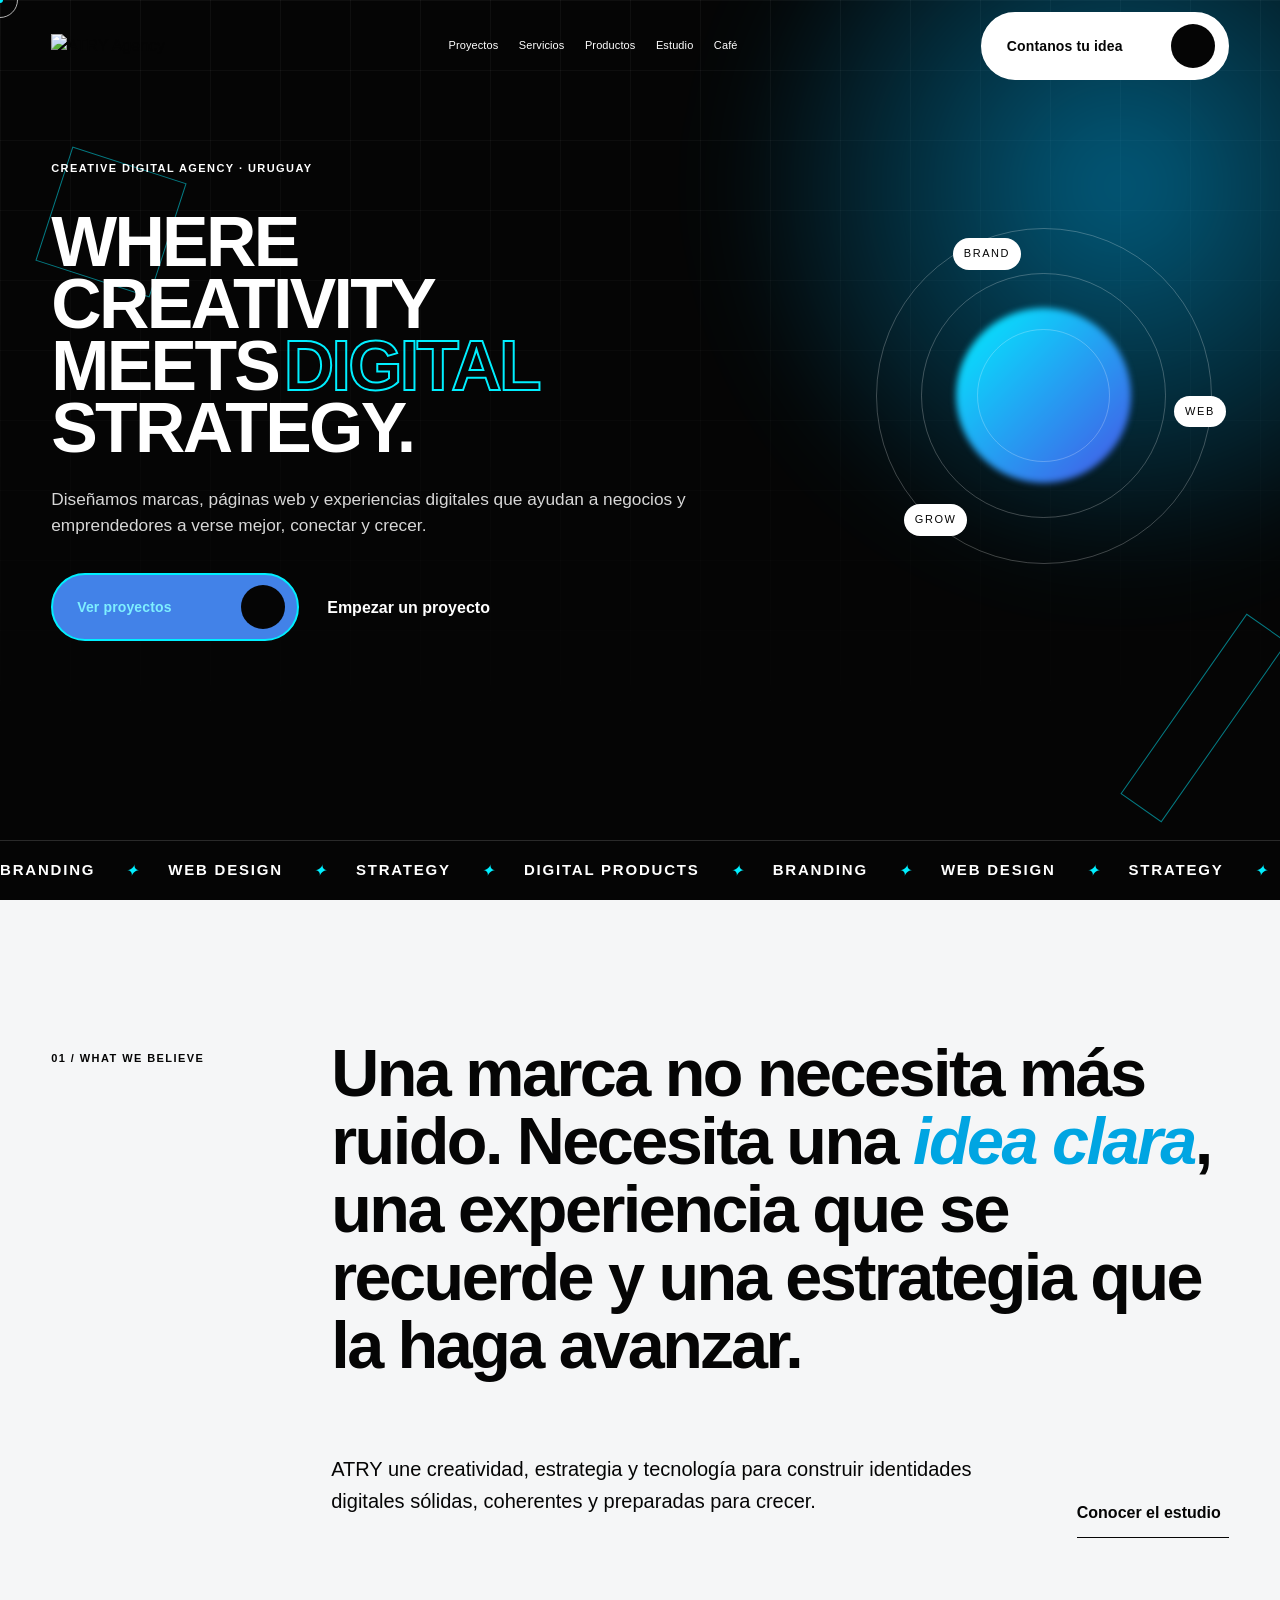
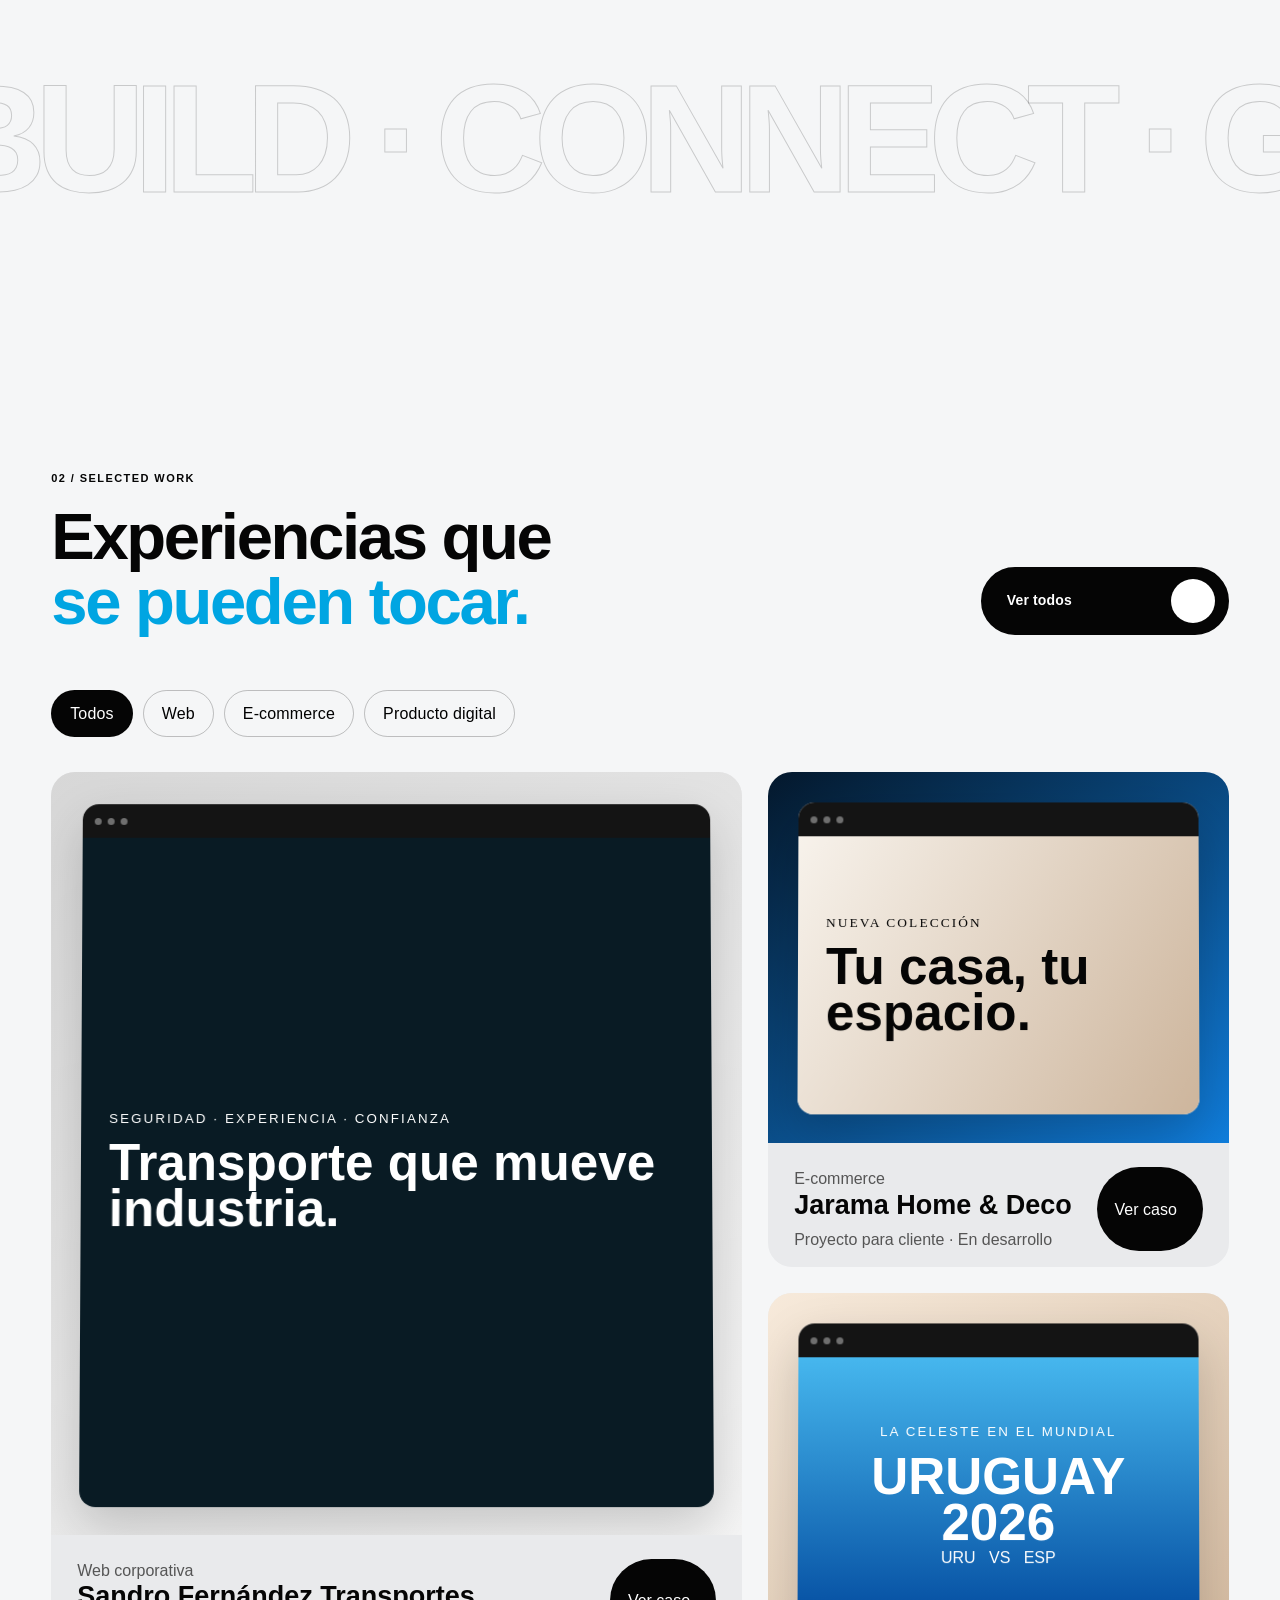
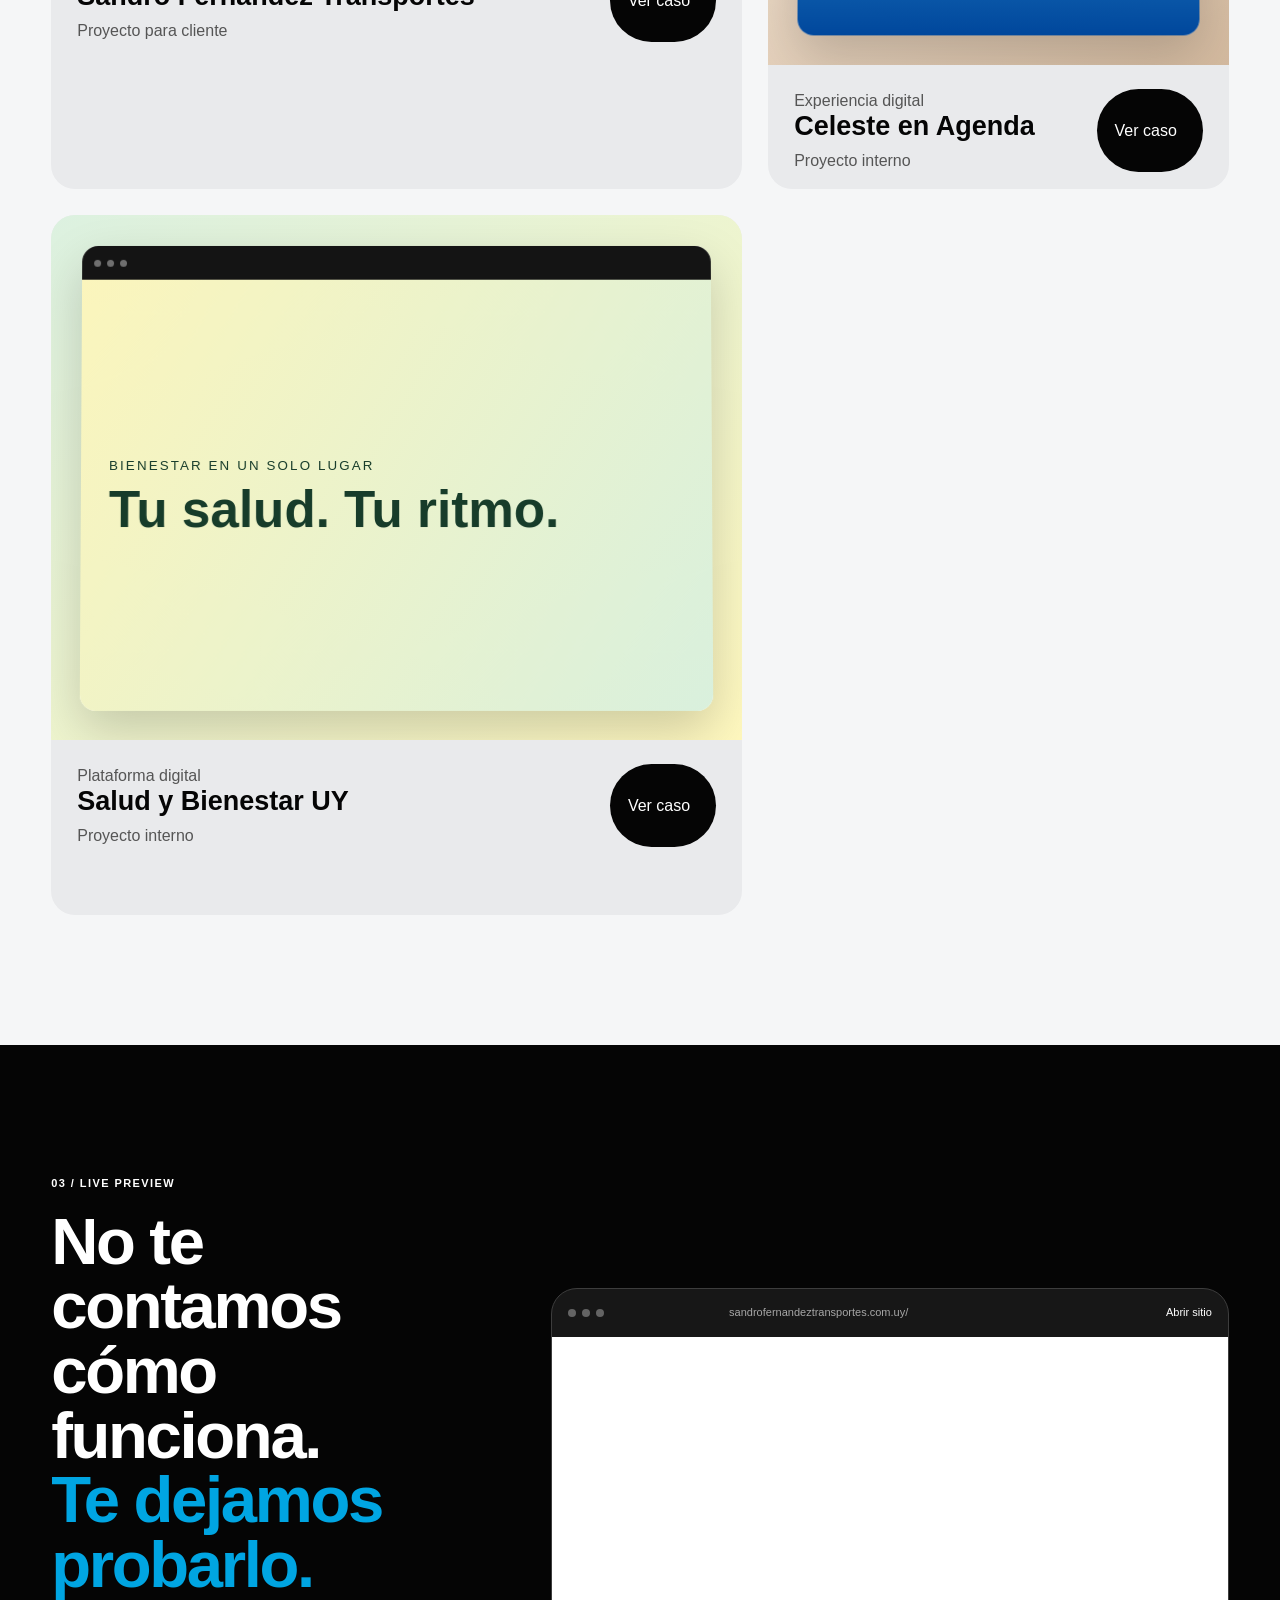
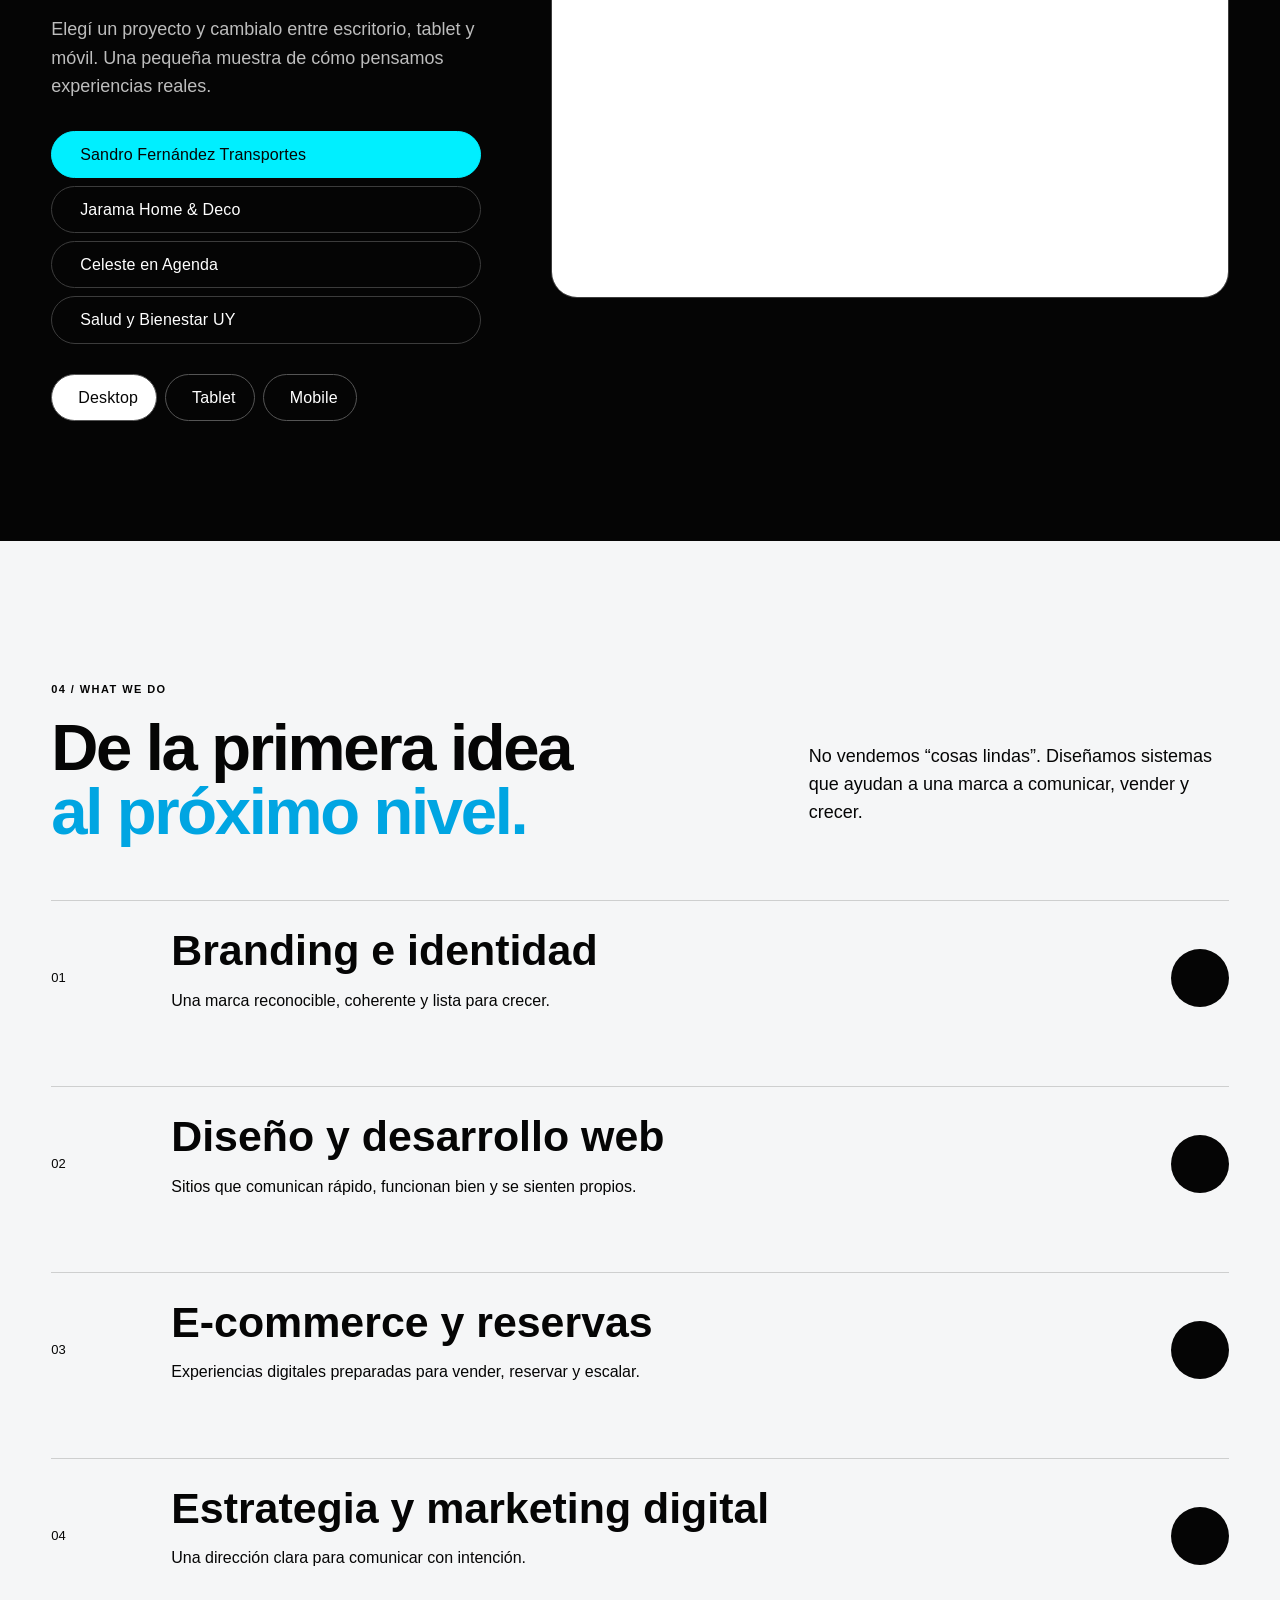
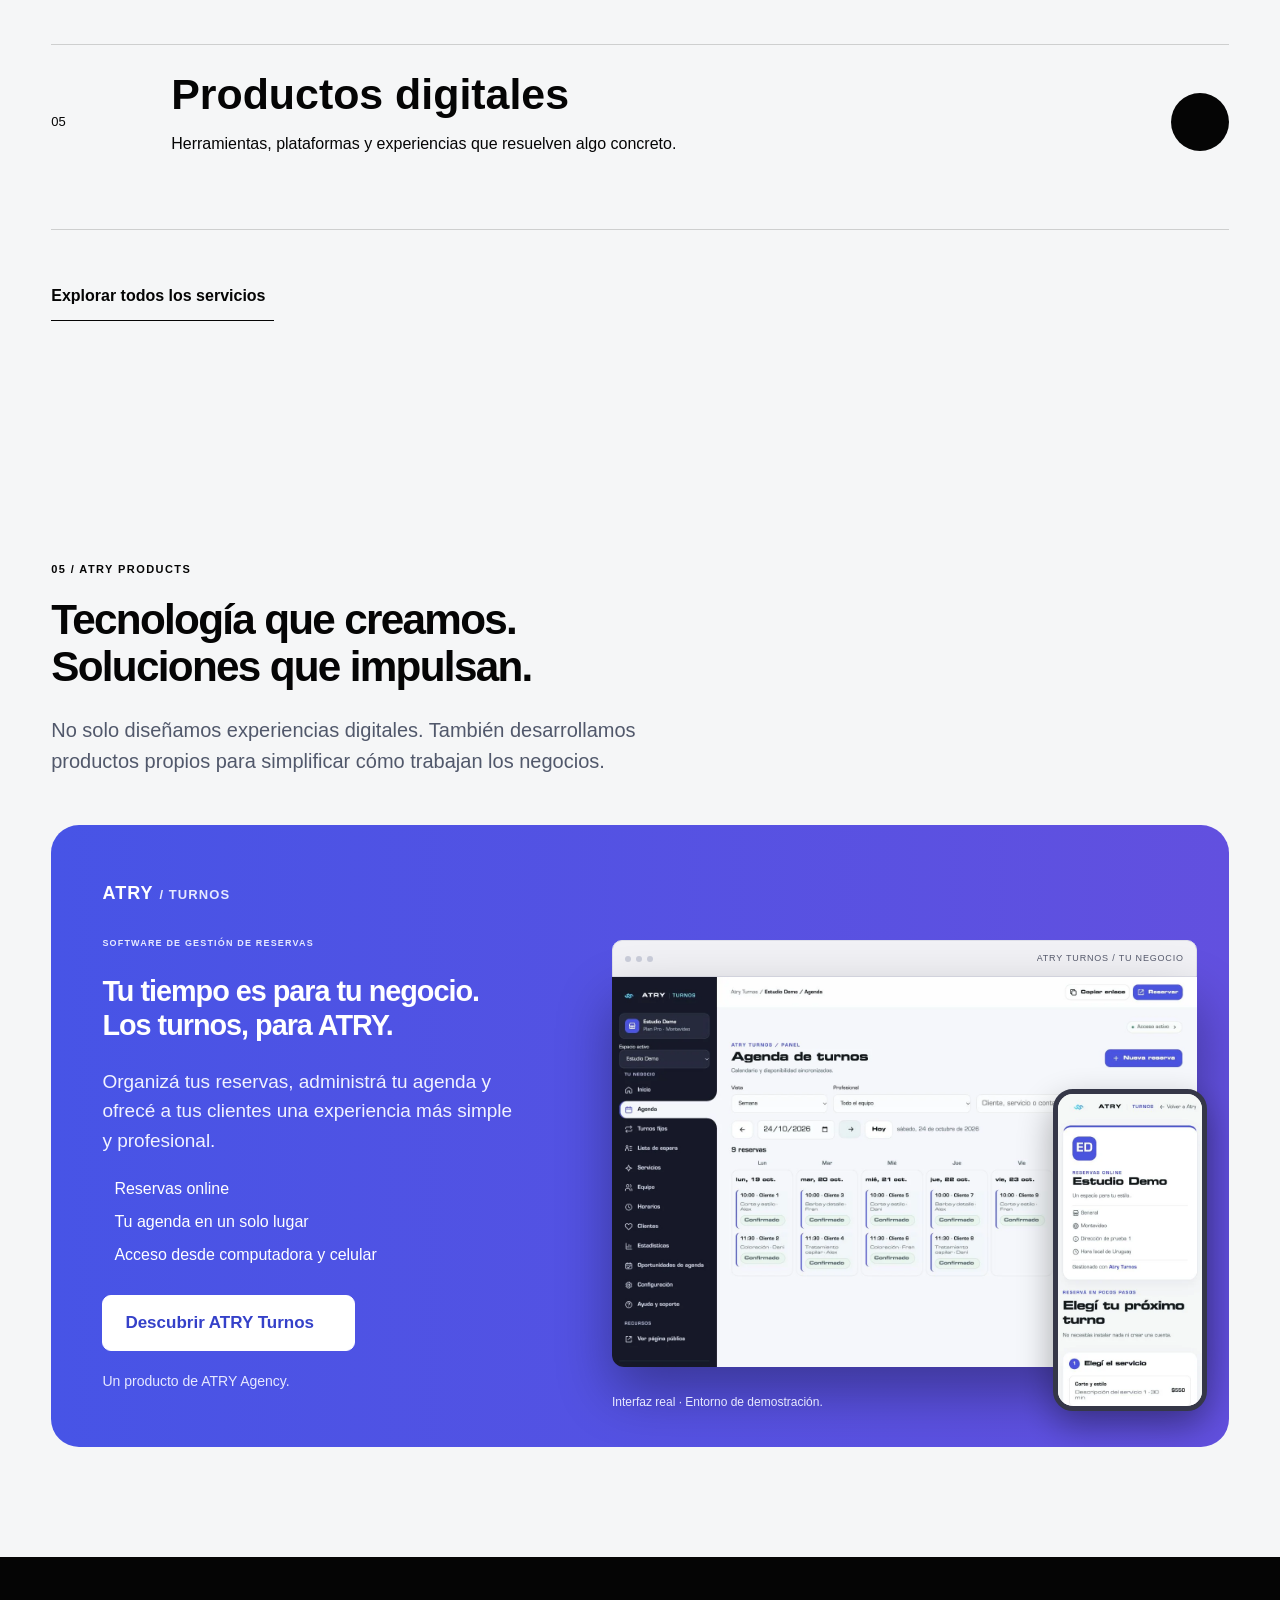
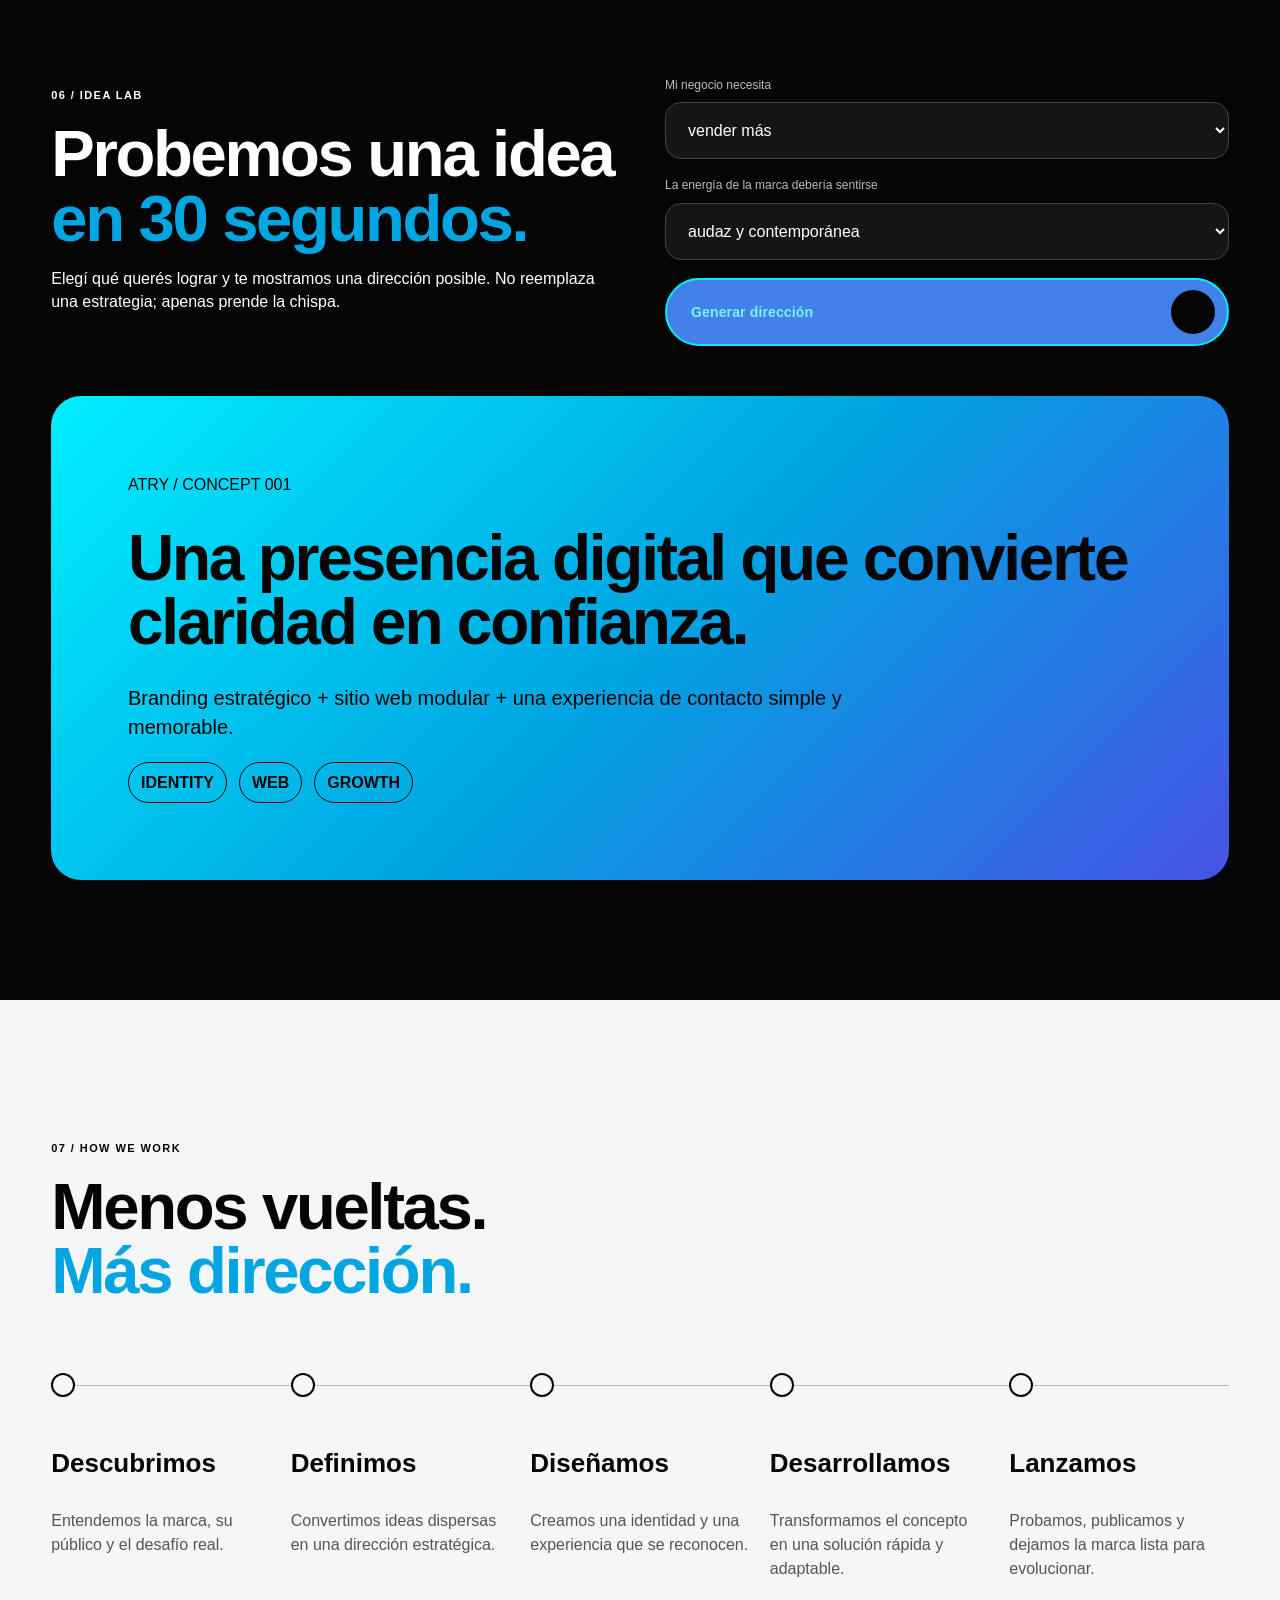
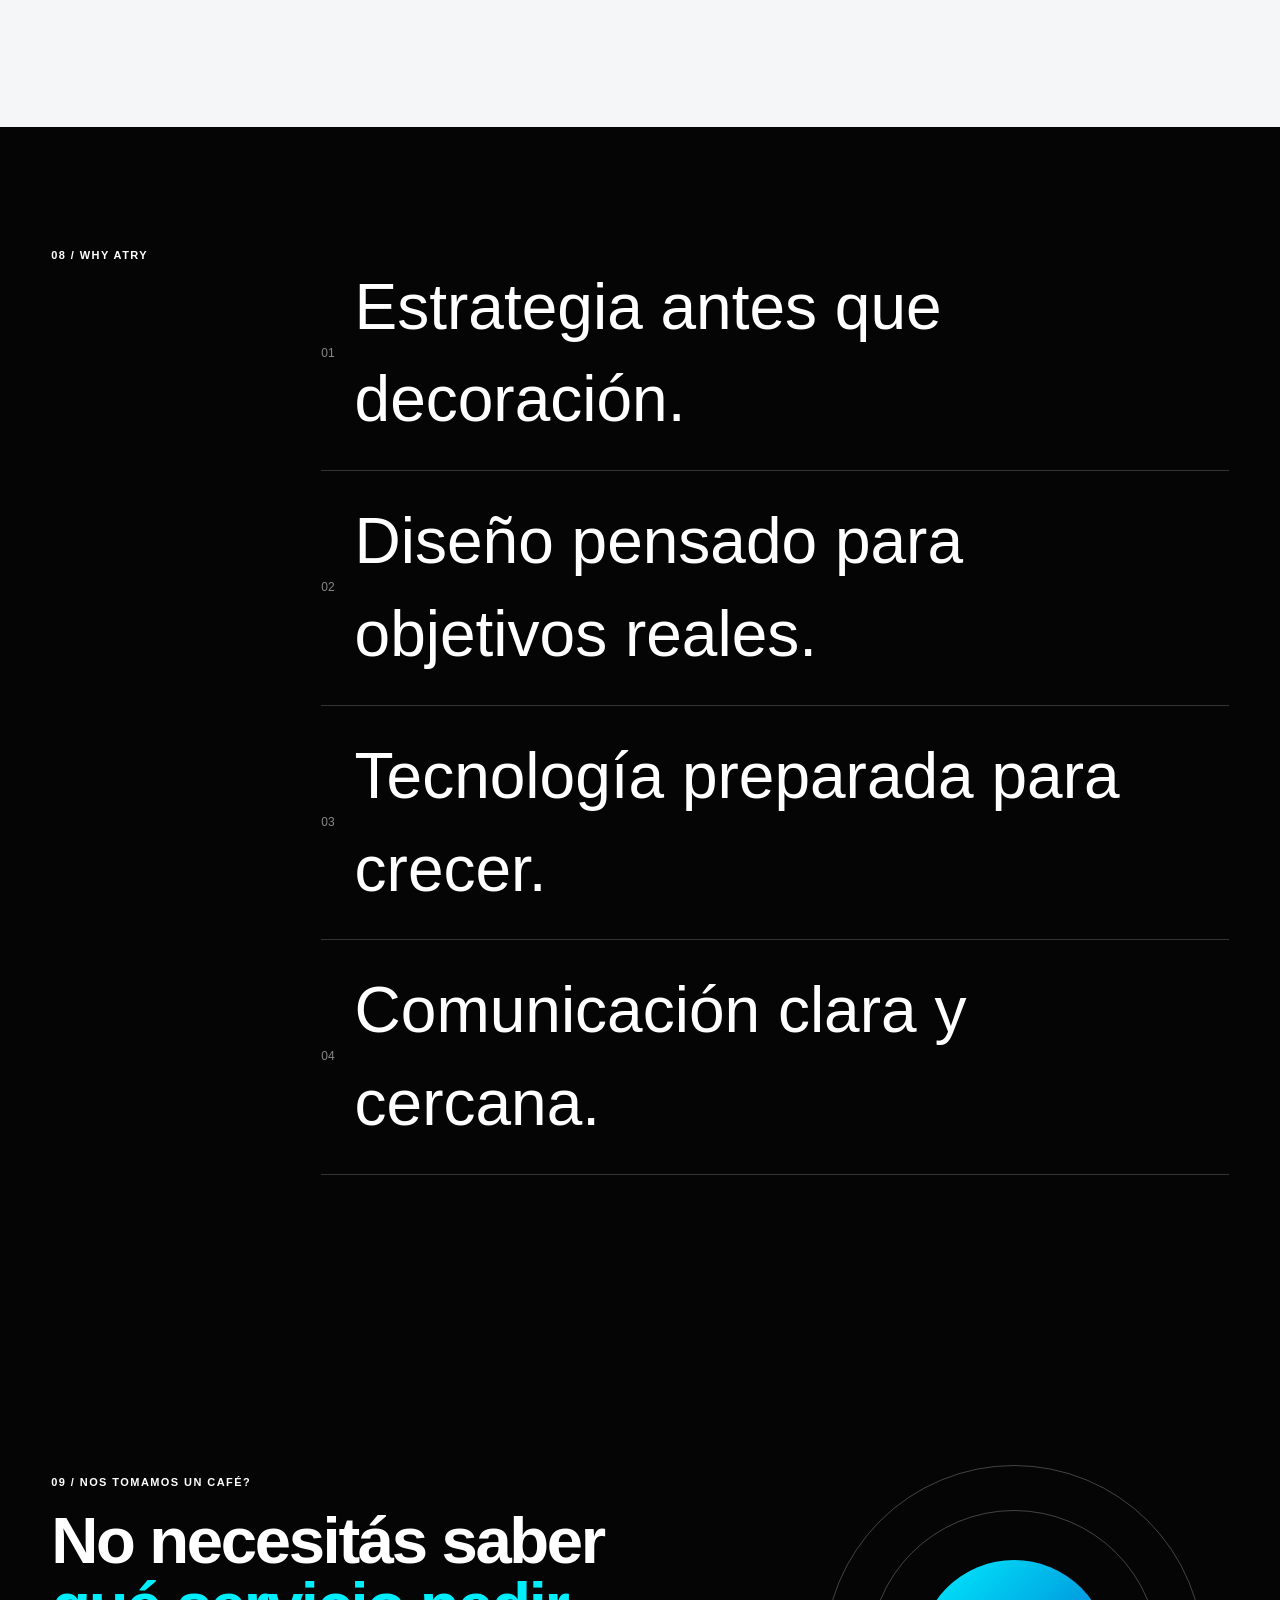
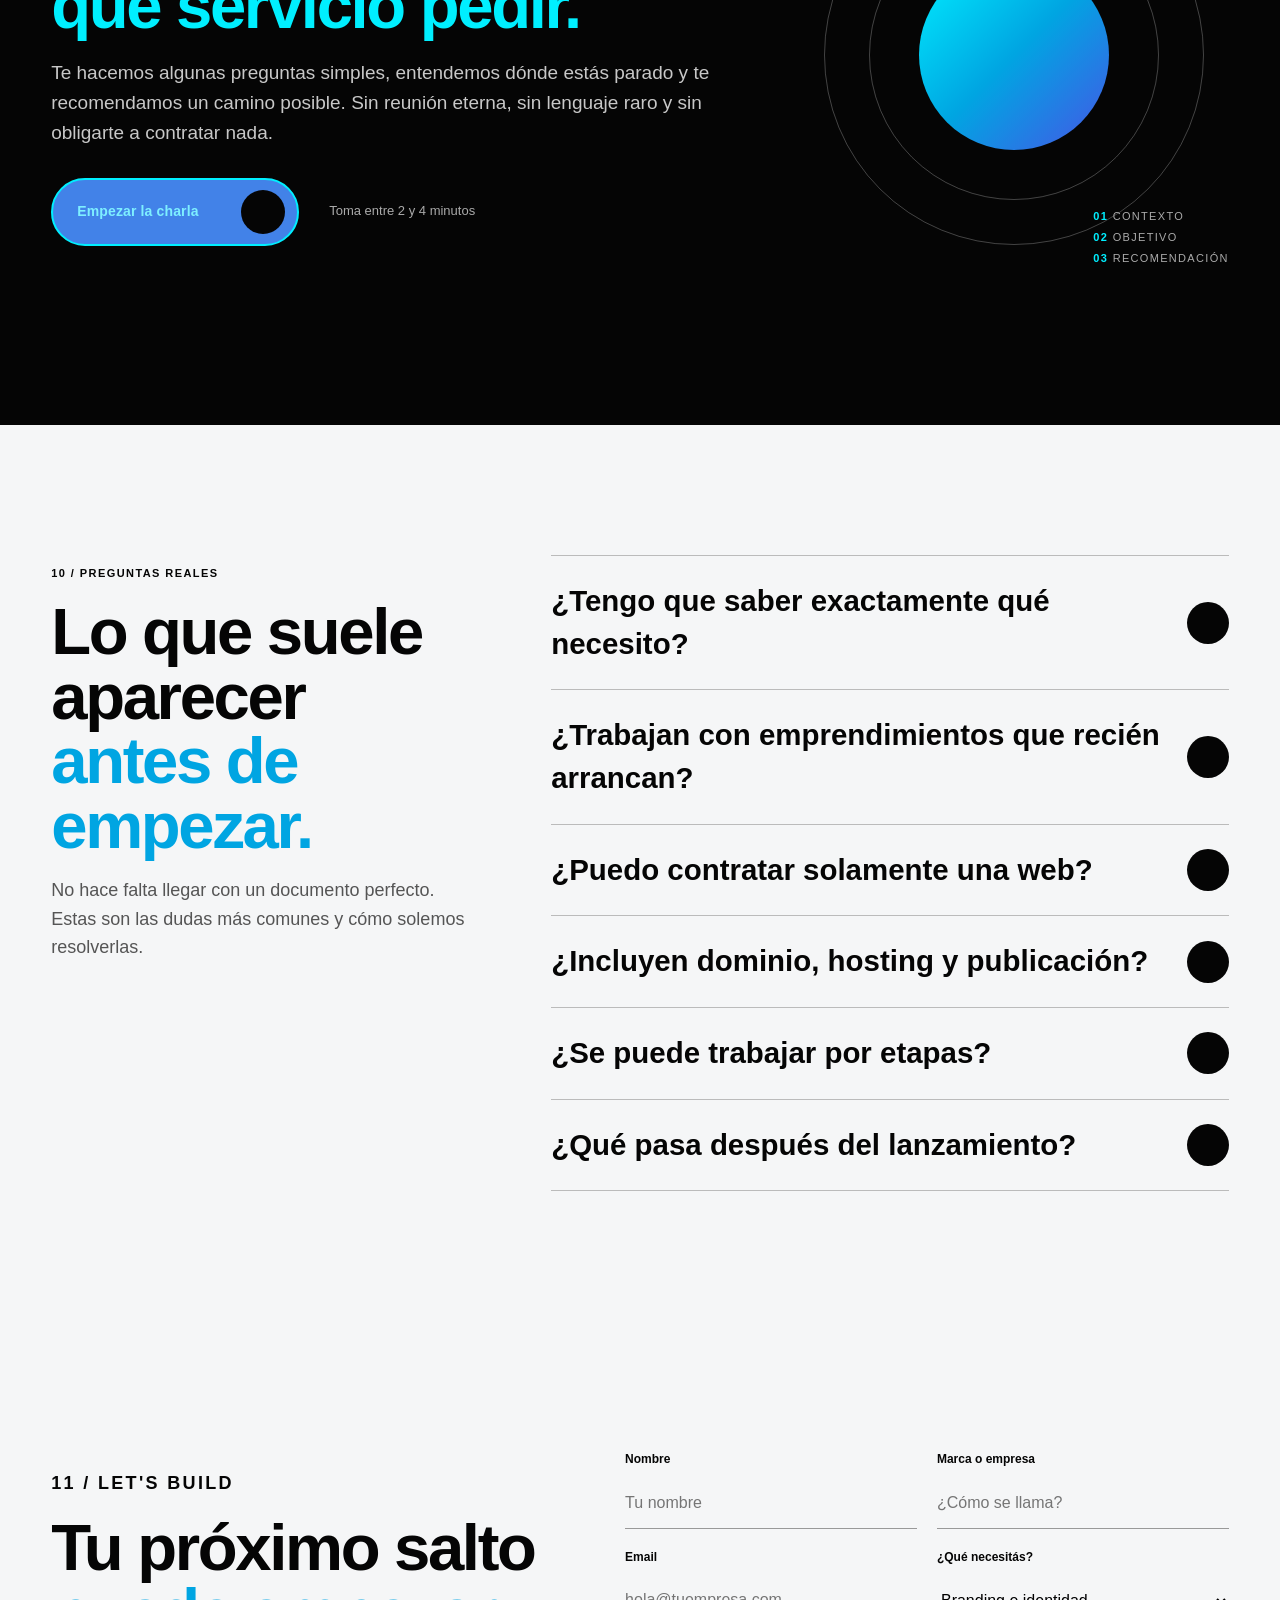
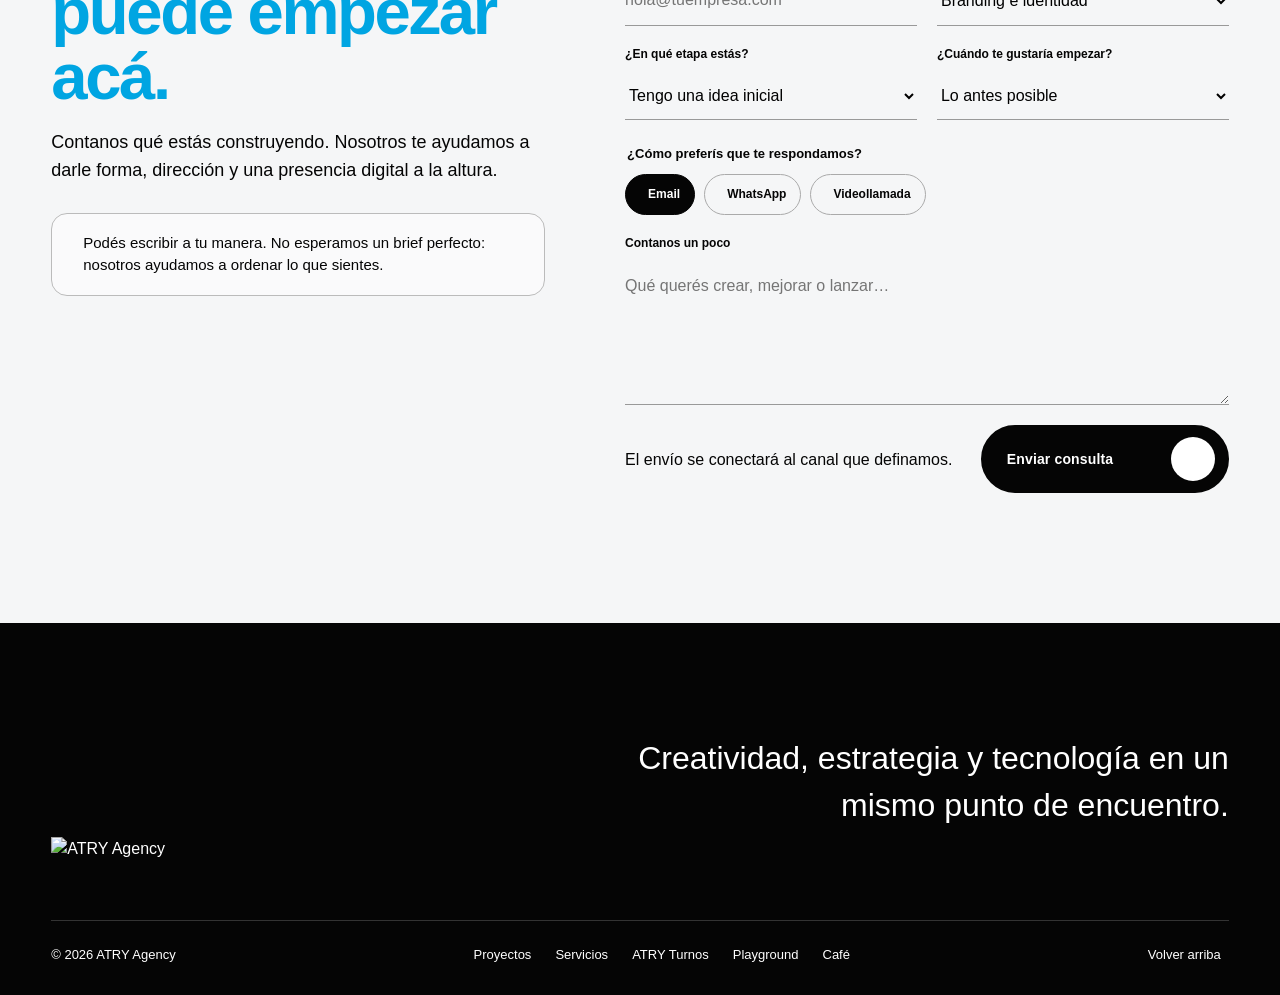
==== index.html @ 0a527f6a "fix: restore original mobile menu source and violet Turnos variant" ====
<!DOCTYPE html>

<html lang="es">

<head>
  <meta charset="utf-8" />
  <meta content="width=device-width, initial-scale=1" name="viewport" />
  <meta
    content="ATRY crea marcas, sitios web, tiendas, sistemas de reservas y productos digitales con estrategia, diseño y tecnología."
    name="description" />
  <meta content="#050505" name="theme-color" />
  <title>ATRY Agency — Branding, web y productos digitales</title>
  <link href="assets/FAVICON-DEGRADE.png" rel="icon" />
  <link href="assets/icons/phosphor/regular/style.css" rel="stylesheet" />
  <link href="assets/icons/phosphor/bold/style.css" rel="stylesheet" />
  <link href="styles.css?v=2" rel="stylesheet" />
  <script defer="" src="script.js?v=2"></script>
  <script defer="" src="assets/playground/contact-bridge.js"></script>
  <meta content="ATRY Agency — Branding, web y productos digitales" property="og:title" />
  <meta
    content="ATRY crea marcas, sitios web, tiendas, sistemas de reservas y productos digitales con estrategia, diseño y tecnología."
    property="og:description" />
  <meta content="website" property="og:type" />
  <meta content="https://atry-agency.github.io/ATRYAGENCY/" property="og:url" />
  <meta content="https://atry-agency.github.io/ATRYAGENCY/assets/OG-ATRY.png" property="og:image" />
  <meta content="summary_large_image" name="twitter:card" />
  <meta content="ATRY Agency — Branding, web y productos digitales" name="twitter:title" />
  <meta
    content="ATRY crea marcas, sitios web, tiendas, sistemas de reservas y productos digitales con estrategia, diseño y tecnología."
    name="twitter:description" />
  <meta content="https://atry-agency.github.io/ATRYAGENCY/assets/OG-ATRY.png" name="twitter:image" />
  <link href="manifest.webmanifest" rel="manifest" />
  <link href="https://atry-agency.github.io/ATRYAGENCY/" rel="canonical" />
  <script defer="True" src="assets/site-config.js"></script>
  <script defer="True" src="assets/conversion.js"></script>
  <script defer="True" src="assets/testimonials.js"></script>
<link rel="stylesheet" href="assets/navigation.css?v=4"><noscript><style>.reveal{opacity:1!important;transform:none!important}</style></noscript><link rel="stylesheet" href="assets/turnos/turnos.css?v=3"><script defer src="assets/turnos/turnos.js"></script></head>

<body>
  <!-- Accesibilidad -->
  <a class="skip-link" href="#contenido">Saltar al contenido</a>
  <!-- Cursor personalizado -->
  <div aria-hidden="true" class="cursor-dot"></div>
  <div aria-hidden="true" class="cursor-ring"></div>
  <!-- Barra de progreso -->
  <div aria-hidden="true" class="scroll-progress">
    <span></span>
  </div>
  <!-- =====================================================
       HEADER
       ===================================================== -->
  <header class="site-header" data-header><a aria-label="ATRY Agency, inicio" class="brand" href="index.html"><img alt="ATRY Agency" src="assets/IMAGOTIPO-BLANCO.png" ></a><nav aria-label="Navegación principal" class="desktop-nav"><a href="#trabajos">Proyectos</a><a href="#servicios">Servicios</a><a href="#productos">Productos</a><a href="#estudio">Estudio</a><a href="cafe.html">Café</a></nav><a class="pill-button pill-button--light" href="#contacto"><span>Contanos tu idea</span><b aria-hidden="true"><i class="ph ph-plus" aria-hidden="true"></i></b></a><button aria-controls="mobile-menu" aria-expanded="false" aria-label="Abrir menú" class="menu-toggle" type="button"><span></span><span></span></button></header><nav aria-hidden="true" aria-label="Navegación móvil" class="mobile-menu" id="mobile-menu" inert>
    <a href="#trabajos">Proyectos</a>
    <a href="#servicios">Servicios</a>
    <a href="#estudio">Estudio</a>
    <a href="playground.html">Playground</a>
    <a href="cafe.html">Nos tomamos un café?</a><a href="#contacto">Contacto</a>
  </nav>
  <main id="contenido">
    <!-- =====================================================
         HERO
         Mantiene la estructura de la V2, pero recupera el
         estilo tipográfico potente de la primera versión.
         ===================================================== -->
    <section class="hero dark-section" id="inicio">
      <div aria-hidden="true" class="hero-grid"></div>
      <div aria-hidden="true" class="hero-glow"></div>
      <div aria-hidden="true" class="hero-shape hero-shape--one"></div>
      <div aria-hidden="true" class="hero-shape hero-shape--two"></div>
      <div class="container hero-layout">
        <div class="hero-copy">
          <p class="micro-label reveal">
            Creative digital agency · Uruguay
          </p>
          <h1 class="hero-title hero-title--v1">
            <span class="hero-line">
              <span>WHERE</span>
            </span>
            <span class="hero-line">
              <span>CREATIVITY</span>
            </span>
            <span class="hero-line hero-line--split">
              <span>MEETS</span>
              <span class="hero-outline">DIGITAL</span>
            </span>
            <span class="hero-line">
              <span>STRATEGY.</span>
            </span>
          </h1>
          <p class="hero-lead reveal">
            Diseñamos marcas, páginas web y experiencias digitales que ayudan
            a negocios y emprendedores a verse mejor, conectar y crecer.
          </p>
          <div class="hero-actions reveal">
            <a class="pill-button pill-button--accent" href="#trabajos">
              <span>Ver proyectos</span>
              <b aria-hidden="true"><i class="ph-bold ph-arrow-down"></i></b>
            </a>
            <a class="text-link" href="#contacto">
              Empezar un proyecto
              <span aria-hidden="true"><i class="ph ph-arrow-right"></i></span>
            </a>
          </div>
        </div>
        <div aria-hidden="true" class="hero-orbit">
          <img alt="" src="assets/LOGOTIPO-BLANCO.png" />
          <span class="orbit orbit-a"></span>
          <span class="orbit orbit-b"></span>
          <span class="orbit orbit-c"></span>
          <span class="orbit-label orbit-label-a">BRAND</span>
          <span class="orbit-label orbit-label-b">WEB</span>
          <span class="orbit-label orbit-label-c">GROW</span>
        </div>
      </div>
      <div aria-hidden="true" class="ticker">
        <div>
          <span>BRANDING</span>
          <i>✦</i>
          <span>WEB DESIGN</span>
          <i>✦</i>
          <span>STRATEGY</span>
          <i>✦</i>
          <span>DIGITAL PRODUCTS</span>
          <i>✦</i>
          <span>BRANDING</span>
          <i>✦</i>
          <span>WEB DESIGN</span>
          <i>✦</i>
          <span>STRATEGY</span>
          <i>✦</i>
        </div>
      </div>
    </section>
    <!-- =====================================================
         MANIFIESTO / ESTUDIO
         ===================================================== -->
    <section class="statement light-section" id="estudio">
      <div class="container statement-grid">
        <p class="section-index reveal">01 / WHAT WE BELIEVE</p>
        <div>
          <p class="statement-text reveal">
            Una marca no necesita más ruido. Necesita una
            <em>idea clara</em>, una experiencia que se recuerde y una
            estrategia que la haga avanzar.
          </p>
          <div class="statement-points reveal">
            <p>
              ATRY une creatividad, estrategia y tecnología para construir
              identidades digitales sólidas, coherentes y preparadas para crecer.
            </p>
            <a class="chip-link" href="estudio.html">
              Conocer el estudio
              <span aria-hidden="true"><i class="ph ph-arrow-right"></i></span>
            </a>
          </div>
        </div>
      </div>
      <div aria-hidden="true" class="kinetic-word">
        BUILD · CONNECT · GROW
      </div>
    </section>
    <!-- =====================================================
         PROYECTOS
         ===================================================== -->
    <section class="work light-section" id="trabajos">
      <div class="container">
        <div class="section-head reveal">
          <div>
            <p class="section-index">02 / SELECTED WORK</p>
            <h2>
              Experiencias que<br />
              <em>se pueden tocar.</em>
            </h2>
          </div>
          <a class="pill-button pill-button--dark" href="proyectos.html">
            <span>Ver todos</span>
            <b aria-hidden="true"><i class="ph-bold ph-arrow-up-right"></i></b>
          </a>
        </div>
        <div aria-label="Filtrar proyectos" class="project-filters" role="tablist">
          <button class="active" data-filter="all" type="button">Todos</button>
          <button data-filter="web" type="button">Web</button>
          <button data-filter="ecommerce" type="button">E-commerce</button>
          <button data-filter="product" type="button">Producto digital</button>
        </div>
        <div class="project-grid" id="project-grid"></div>
      </div>
    </section>
    <!-- =====================================================
         PREVISUALIZADOR EN VIVO
         ===================================================== -->
    <section class="live-preview dark-section" id="preview">
      <div class="container live-layout">
        <div class="live-copy reveal">
          <p class="section-index">03 / LIVE PREVIEW</p>
          <h2>
            No te contamos cómo funciona.<br />
            <em>Te dejamos probarlo.</em>
          </h2>
          <p>
            Elegí un proyecto y cambialo entre escritorio, tablet y móvil.
            Una pequeña muestra de cómo pensamos experiencias reales.
          </p>
          <div aria-label="Seleccionar proyecto" class="project-picker" id="project-picker" role="listbox"></div>
          <div aria-label="Cambiar dispositivo" class="device-switcher">
            <button class="active" data-device="desktop" type="button">
              <i aria-hidden="true" class="ph ph-desktop"></i>
              <span>Desktop</span>
            </button>
            <button data-device="tablet" type="button">
              <i aria-hidden="true" class="ph ph-device-tablet"></i>
              <span>Tablet</span>
            </button>
            <button data-device="mobile" type="button">
              <i aria-hidden="true" class="ph ph-device-mobile"></i>
              <span>Mobile</span>
            </button>
          </div>
        </div>
        <div class="live-frame desktop reveal" id="live-frame">
          <div class="browser-top">
            <span aria-hidden="true" class="browser-dots">
              <i></i>
              <i></i>
              <i></i>
            </span>
            <span id="live-url">selected-work</span>
            <a href="#" id="live-open" rel="noopener noreferrer" target="_blank">
              <i aria-hidden="true" class="ph ph-arrow-square-out"></i>
              <span>Abrir sitio</span>
            </a>
          </div>
          <div class="live-screen">
            <div class="loading-state" id="loading-state">
              <span></span>
              <p>Cargando experiencia…</p>
            </div>
            <iframe id="live-iframe" loading="lazy" title="Vista previa del proyecto"></iframe>
            <div class="preview-fallback" id="preview-fallback">
              <img alt="ATRY Agency" src="assets/IMAGOTIPO-BLANCO.png" />
              <p>
                Esta web prefiere abrirse en una pestaña nueva.
              </p>
              <a class="pill-button pill-button--accent" href="#" id="fallback-link" rel="noopener noreferrer"
                target="_blank">
                <span>Visitar proyecto</span>
                <b aria-hidden="true"><i class="ph-bold ph-arrow-up-right"></i></b>
              </a>
            </div>
          </div>
        </div>
      </div>
    </section>
    <!-- =====================================================
         SERVICIOS
         ===================================================== -->
    <section class="services light-section" id="servicios">
      <div class="container">
        <div class="section-head reveal">
          <div>
            <p class="section-index">04 / WHAT WE DO</p>
            <h2>
              De la primera idea<br />
              <em>al próximo nivel.</em>
            </h2>
          </div>
          <p class="side-copy">
            No vendemos “cosas lindas”. Diseñamos sistemas que ayudan a una
            marca a comunicar, vender y crecer.
          </p>
        </div>
        <div class="service-deck" id="service-deck"></div>
        <a class="chip-link centered" href="servicios.html">
          Explorar todos los servicios
          <span aria-hidden="true"><i class="ph ph-arrow-right"></i></span>
        </a>
      </div>
    </section>
<section class="atry-products light-section" id="productos" aria-labelledby="products-title" data-turnos-view="turnos_product_view">
 <div class="container">
  <div class="tp-section-heading reveal"><p class="section-index">05 / ATRY PRODUCTS</p><h2 id="products-title">Tecnología que creamos.<br>Soluciones que impulsan.</h2><p>No solo diseñamos experiencias digitales. También desarrollamos productos propios para simplificar cómo trabajan los negocios.</p></div>
  <article class="tp-product-feature reveal"><div class="tp-product-copy"><p class="tp-wordmark">ATRY <span>/ TURNOS</span></p><p class="tp-kicker">SOFTWARE DE GESTIÓN DE RESERVAS</p><h3>Tu tiempo es para tu negocio.<br><em>Los turnos, para ATRY.</em></h3><p>Organizá tus reservas, administrá tu agenda y ofrecé a tus clientes una experiencia más simple y profesional.</p><ul class="tp-benefits"><li><i class="ph ph-calendar-check" aria-hidden="true"></i><span>Reservas online</span></li><li><i class="ph ph-squares-four" aria-hidden="true"></i><span>Tu agenda en un solo lugar</span></li><li><i class="ph ph-devices" aria-hidden="true"></i><span>Acceso desde computadora y celular</span></li></ul><a class="tp-button" href="turnos.html" data-track="turnos_product_click">Descubrir ATRY Turnos<i class="ph ph-arrow-up-right" aria-hidden="true"></i></a><small>Un producto de ATRY Agency.</small></div><figure class="tp-product-visual"><div class="tp-window-bar"><span></span><span></span><span></span><b>ATRY TURNOS / TU NEGOCIO</b></div><img src="assets/turnos/agenda.webp" width="1440" height="960" alt="Agenda semanal real de ATRY Turnos con reservas de demostración" loading="lazy"><div class="tp-mini-phone"><img src="assets/turnos/reservas-mobile.webp" width="390" height="844" alt="Reserva de un servicio desde un celular" loading="lazy"></div><figcaption>Interfaz real · Entorno de demostración.</figcaption></figure></article>
 </div>
</section>

    <!-- =====================================================
         IDEA LAB
         ===================================================== -->
    <section class="idea-lab dark-section">
      <div class="container lab-layout">
        <div class="lab-copy reveal">
          <p class="section-index">06 / IDEA LAB</p>
          <h2>
            Probemos una idea<br />
            <em>en 30 segundos.</em>
          </h2>
          <p>
            Elegí qué querés lograr y te mostramos una dirección posible.
            No reemplaza una estrategia; apenas prende la chispa.
          </p>
        </div>
        <form class="idea-builder reveal" id="idea-builder">
          <label>
            Mi negocio necesita

            <select id="goal-select">
              <option value="vender">vender más</option>
              <option value="posicionar">verse más profesional</option>
              <option value="reservas">recibir reservas o turnos</option>
              <option value="lanzar">lanzar una idea nueva</option>
            </select>
          </label>
          <label>
            La energía de la marca debería sentirse

            <select id="vibe-select">
              <option value="audaz">audaz y contemporánea</option>
              <option value="premium">premium y refinada</option>
              <option value="cercana">cercana y humana</option>
              <option value="experimental">experimental y sorprendente</option>
            </select>
          </label>
          <button class="pill-button pill-button--accent" type="submit">
            <span>Generar dirección</span>
            <b aria-hidden="true"><i class="ph-bold ph-plus"></i></b>
          </button>
        </form>
        <article class="idea-result reveal" id="idea-result">
          <span>ATRY / CONCEPT 001</span>
          <h3>
            Una presencia digital que convierte claridad en confianza.
          </h3>
          <p>
            Branding estratégico + sitio web modular + una experiencia de
            contacto simple y memorable.
          </p>
          <div>
            <b>IDENTITY</b>
            <b>WEB</b>
            <b>GROWTH</b>
          </div>
        </article>
      </div>
    </section>
    <!-- =====================================================
         PROCESO
         ===================================================== -->
    <section class="process light-section">
      <div class="container">
        <div class="section-head reveal">
          <div>
            <p class="section-index">07 / HOW WE WORK</p>
            <h2>
              Menos vueltas.<br />
              <em>Más dirección.</em>
            </h2>
          </div>
        </div>
        <div class="process-track">
          <div aria-hidden="true" class="process-progress"></div>
          <article>
            <span>01</span>
            <h3>Descubrimos</h3>
            <p>
              Entendemos la marca, su público y el desafío real.
            </p>
          </article>
          <article>
            <span>02</span>
            <h3>Definimos</h3>
            <p>
              Convertimos ideas dispersas en una dirección estratégica.
            </p>
          </article>
          <article>
            <span>03</span>
            <h3>Diseñamos</h3>
            <p>
              Creamos una identidad y una experiencia que se reconocen.
            </p>
          </article>
          <article>
            <span>04</span>
            <h3>Desarrollamos</h3>
            <p>
              Transformamos el concepto en una solución rápida y adaptable.
            </p>
          </article>
          <article>
            <span>05</span>
            <h3>Lanzamos</h3>
            <p>
              Probamos, publicamos y dejamos la marca lista para evolucionar.
            </p>
          </article>
        </div>
      </div>
    </section>
    <!-- =====================================================
         POR QUÉ ATRY
         ===================================================== -->
    <section class="why dark-section">
      <div class="container why-grid">
        <p class="section-index">08 / WHY ATRY</p>
        <div class="why-lines">
          <p>
            <span>01</span>
            Estrategia antes que decoración.
          </p>
          <p>
            <span>02</span>
            Diseño pensado para objetivos reales.
          </p>
          <p>
            <span>03</span>
            Tecnología preparada para crecer.
          </p>
          <p>
            <span>04</span>
            Comunicación clara y cercana.
          </p>
        </div>
      </div>
    </section>
    <!-- =====================================================
         CONTACTO
         ===================================================== -->
    <section class="coffee-teaser dark-section" id="cafe">
      <div class="container coffee-teaser__grid">
        <div class="coffee-teaser__copy reveal">
          <p class="section-index">09 / NOS TOMAMOS UN CAFÉ?</p>
          <h2>
            No necesitás saber<br />
            <em>qué servicio pedir.</em>
          </h2>
          <p>
            Te hacemos algunas preguntas simples, entendemos dónde estás parado
            y te recomendamos un camino posible. Sin reunión eterna, sin lenguaje
            raro y sin obligarte a contratar nada.
          </p>
          <div class="coffee-teaser__actions">
            <a class="pill-button pill-button--accent" href="cafe.html">
              <span>Empezar la charla</span>
              <b aria-hidden="true"><i class="ph-bold ph-coffee"></i></b>
            </a>
            <span class="coffee-teaser__time">
              <i aria-hidden="true" class="ph ph-clock"></i>
              Toma entre 2 y 4 minutos
            </span>
          </div>
        </div>
        <div aria-hidden="true" class="coffee-teaser__visual reveal">
          <span class="coffee-orbit coffee-orbit--one"></span>
          <span class="coffee-orbit coffee-orbit--two"></span>
          <div class="coffee-cup">
            <i class="ph-bold ph-coffee"></i>
          </div>
          <p>
            <strong>01</strong> CONTEXTO<br />
            <strong>02</strong> OBJETIVO<br />
            <strong>03</strong> RECOMENDACIÓN
          </p>
        </div>
      </div>
    </section>
    <section class="testimonials dark-section" data-testimonials="" hidden="">
      <div class="container">
        <div class="section-head">
          <div>
            <p class="section-index">CLIENTES / EN SUS PALABRAS</p>
            <h2>Lo que cambia cuando<br /><em>el proyecto encuentra dirección.</em></h2>
          </div>
        </div>
        <div class="testimonial-track"></div>
      </div>
    </section>
    <section class="faq light-section" id="preguntas">
      <div class="container faq-layout">
        <div class="faq-copy reveal">
          <p class="section-index">10 / PREGUNTAS REALES</p>
          <h2>
            Lo que suele aparecer<br />
            <em>antes de empezar.</em>
          </h2>
          <p>
            No hace falta llegar con un documento perfecto. Estas son las dudas
            más comunes y cómo solemos resolverlas.
          </p>
        </div>
        <div class="faq-list" data-faq="">
          <article>
            <button aria-expanded="false" type="button">
              <span>¿Tengo que saber exactamente qué necesito?</span>
              <i aria-hidden="true" class="ph-bold ph-plus"></i>
            </button>
            <div>
              <p>No. Podemos empezar por el problema, el objetivo o incluso por algo que hoy te incomoda. El servicio se
                define después.</p>
            </div>
          </article>
          <article>
            <button aria-expanded="false" type="button">
              <span>¿Trabajan con emprendimientos que recién arrancan?</span>
              <i aria-hidden="true" class="ph-bold ph-plus"></i>
            </button>
            <div>
              <p>Sí. Ajustamos alcance y prioridades para construir una primera versión sólida sin intentar resolver
                todo el negocio en una sola etapa.</p>
            </div>
          </article>
          <article>
            <button aria-expanded="false" type="button">
              <span>¿Puedo contratar solamente una web?</span>
              <i aria-hidden="true" class="ph-bold ph-plus"></i>
            </button>
            <div>
              <p>Sí. También podemos revisar si la identidad y los mensajes actuales alcanzan para que la web comunique
                bien antes de diseñarla.</p>
            </div>
          </article>
          <article>
            <button aria-expanded="false" type="button">
              <span>¿Incluyen dominio, hosting y publicación?</span>
              <i aria-hidden="true" class="ph-bold ph-plus"></i>
            </button>
            <div>
              <p>Podemos acompañar la compra, configuración y publicación. Los costos externos se presentan por separado
                para que siempre sepas qué estás pagando.</p>
            </div>
          </article>
          <article>
            <button aria-expanded="false" type="button">
              <span>¿Se puede trabajar por etapas?</span>
              <i aria-hidden="true" class="ph-bold ph-plus"></i>
            </button>
            <div>
              <p>Sí. De hecho, muchas veces es la mejor forma: primero dirección y estructura, después desarrollo,
                automatizaciones y crecimiento.</p>
            </div>
          </article>
          <article>
            <button aria-expanded="false" type="button">
              <span>¿Qué pasa después del lanzamiento?</span>
              <i aria-hidden="true" class="ph-bold ph-plus"></i>
            </button>
            <div>
              <p>Definimos mantenimiento, soporte y siguientes mejoras según el proyecto. No desaparecemos apenas la
                página queda publicada.</p>
            </div>
          </article>
        </div>
      </div>
    </section>
    <section class="contact light-section" id="contacto">
      <div class="container contact-grid">
        <div class="contact-copy reveal">
          <p class="section-index">11 / LET'S BUILD</p>
          <h2>
            Tu próximo salto<br />
            <em>puede empezar acá.</em>
          </h2>
          <p>
            Contanos qué estás construyendo. Nosotros te ayudamos a darle forma,
            dirección y una presencia digital a la altura.
          </p>
          <div class="contact-human-note">
            <i aria-hidden="true" class="ph ph-chat-circle-dots"></i>
            <p>
              Podés escribir a tu manera. No esperamos un brief perfecto:
              nosotros ayudamos a ordenar lo que sientes.
            </p>
          </div>
        </div>
        <form class="contact-form reveal" id="contact-form">
          <label>
            Nombre
            <input autocomplete="name" name="name" placeholder="Tu nombre" required="" />
          </label>
          <label>
            Marca o empresa
            <input name="brand" placeholder="¿Cómo se llama?" />
          </label>
          <label>
            Email
            <input autocomplete="email" name="email" placeholder="hola@tuempresa.com" required="" type="email" />
          </label>
          <label>
            ¿Qué necesitás?
            <select name="service">
              <option>Branding e identidad</option>
              <option>Diseño y desarrollo web</option>
              <option>E-commerce o reservas</option>
              <option>Producto digital</option>
              <option>Estrategia digital</option>
              <option>Otro</option>
            </select>
          </label>
          <label>
            ¿En qué etapa estás?
            <select name="stage">
              <option value="idea">Tengo una idea inicial</option>
              <option value="existing">Ya existe y quiero mejorarlo</option>
              <option value="ready">Tengo bastante definido qué necesito</option>
              <option value="unsure">No estoy seguro todavía</option>
            </select>
          </label>
          <label>
            ¿Cuándo te gustaría empezar?
            <select name="timeline">
              <option value="soon">Lo antes posible</option>
              <option value="month">Dentro de un mes</option>
              <option value="quarter">En los próximos meses</option>
              <option value="exploring">Solo estoy explorando</option>
            </select>
          </label>
          <fieldset class="wide contact-methods">
            <legend>¿Cómo preferís que te respondamos?</legend>
            <label>
              <input checked="" name="reply_method" type="radio" value="email" />
              <span><i class="ph ph-envelope-simple"></i>Email</span>
            </label>
            <label>
              <input name="reply_method" type="radio" value="whatsapp" />
              <span><i class="ph ph-whatsapp-logo"></i>WhatsApp</span>
            </label>
            <label>
              <input name="reply_method" type="radio" value="meeting" />
              <span><i class="ph ph-video-camera"></i>Videollamada</span>
            </label>
          </fieldset>
          <label class="wide contact-phone" hidden="">
            WhatsApp
            <input autocomplete="tel" name="phone" placeholder="+598..." type="tel" />
          </label>
          <label class="wide">
            Contanos un poco
            <textarea name="message" placeholder="Qué querés crear, mejorar o lanzar…" required="" rows="5"></textarea>
          </label>
          <input autocomplete="off" class="honeypot" name="website" tabindex="-1" />
          <div class="wide form-bottom">
            <p aria-live="polite" id="form-status">
              El envío se conectará al canal que definamos.
            </p>
            <button class="pill-button pill-button--dark" type="submit">
              <span>Enviar consulta</span>
              <b aria-hidden="true"><i class="ph-bold ph-paper-plane-tilt"></i></b>
            </button>
          </div>
        </form>
      </div>
    </section>
  </main>
  <!-- =====================================================
       FOOTER
       ===================================================== -->
  <footer class="site-footer dark-section"><div class="container footer-top"><a href="index.html" aria-label="ATRY Agency, inicio"><img alt="ATRY Agency" src="assets/IMAGOTIPO-BLANCO.png" width="240" height="64"></a><p>Creatividad, estrategia y tecnología en un mismo punto de encuentro.</p></div><div class="container footer-bottom"><span>© <span id="year">2026</span> ATRY Agency</span><nav aria-label="Navegación del pie"><a href="proyectos.html">Proyectos</a><a href="servicios.html">Servicios</a><a href="turnos.html">ATRY Turnos</a><a href="playground.html">Playground</a><a href="cafe.html">Café</a></nav><a href="#contenido">Volver arriba <i class="ph ph-arrow-up" aria-hidden="true"></i></a></div></footer>
  <!-- =====================================================
       MODAL DE PROYECTOS
       ===================================================== -->
  <div aria-hidden="true" aria-labelledby="modal-title" aria-modal="true" class="project-modal" id="project-modal"
    role="dialog">
    <div class="modal-backdrop" data-close-modal=""></div>
    <div class="modal-panel">
      <button aria-label="Cerrar proyecto" class="modal-close" data-close-modal="" type="button">
        <span>Cerrar</span>
        <i aria-hidden="true" class="ph ph-x"></i>
      </button>
      <div id="modal-content"></div>
    </div>
  </div>
</body>

</html>
---- styles.css ----
/* =========================================================
   1. VARIABLES Y CONFIGURACIÓN GENERAL
   ========================================================= */

:root {
  --cyan: #00efff;
  --blue: #00a5e2;
  --violet: #4754e6;
  --ice: #bcdaed;
  --ink: #050505;
  --paper: #f5f6f7;
  --line: rgba(0,0,0,.16);
  --radius: 28px;
  --max: 1540px;
  --pad: clamp(20px,4vw,72px);
}


/* =========================================================
   2. RESET Y ESTILOS BASE
   ========================================================= */

* {
  box-sizing: border-box;
}

html {
  scroll-behavior: smooth;
}

body {
  margin: 0;
  background: var(--ink);
  color: var(--ink);
  font-family: Arial,Helvetica,sans-serif;
  overflow-x: hidden;
}

body.locked {
  overflow: hidden;
}

a {
  color: inherit;
  text-decoration: none;
}

button,input,select,textarea {
  font: inherit;
}

button {
  cursor: pointer;
}

.container {
  width: min(var(--max),calc(100% - var(--pad)*2));
  margin: auto;
}

.dark-section {
  background: #050505;
  color: white;
}

.light-section {
  background: var(--paper);
  color: var(--ink);
}

.skip-link {
  position: fixed;
  left: 16px;
  top: -60px;
  background: white;
  color: black;
  padding: 12px 18px;
  z-index: 999;
}

.skip-link:focus {
  top: 16px;
}


/* =========================================================
   3. HEADER Y NAVEGACIÓN
   ========================================================= */

.site-header {
  position: fixed;
  z-index: 100;
  top: 0;
  left: 0;
  width: 100%;
  height: 92px;
  padding: 0 var(--pad);
  display: flex;
  align-items: center;
  justify-content: space-between;
  transition: .3s;
}

.site-header.is-scrolled {
  height: 72px;
  background: rgba(5,5,5,.9);
  backdrop-filter: blur(18px);
  border-bottom: 1px solid rgba(255,255,255,.12);
}

.brand img {
  width: 154px;
  display: block;
}

.desktop-nav {
  display: flex;
  gap: 30px;
  color: #fff;
  font-size: 14px;
}

.desktop-nav a {
  position: relative;
}

.desktop-nav a:after {
  content: "";
  position: absolute;
  left: 0;
  bottom: -6px;
  width: 0;
  height: 2px;
  background: var(--cyan);
  transition: .25s;
}

.desktop-nav a:hover:after {
  width: 100%;
}

/* =========================================================
   BOTONES PILL / CTA
   ========================================================= */

.pill-button{
  display:inline-flex;
  align-items:center;
  justify-content:space-between;
  gap:20px;
  min-width:260px;
  padding:10px 12px 10px 24px;
  border-radius:999px;
  border:2px solid #111111;
  background:var(--blue);
  color:#050505;
  font-weight:700;
  text-decoration:none;
  transition:transform .25s ease, box-shadow .25s ease, background .25s ease, color .25s ease, border-color .25s ease;
  box-shadow:none;
}

.pill-button b{
  width:44px;
  height:44px;
  flex-shrink:0;
  border-radius:50%;
  display:grid;
  place-items:center;
  font-size:18px;
  font-weight:700;
  background:#ffffff;
  color:#050505;
}

/* Variante clara sobre fondos oscuros */
.pill-button--light{
  background:#ffffff;
  color:#050505;
  border-color:#ffffff;
}

.pill-button--light b{
  background:#050505;
  color:#ffffff;
}

/* Variante azul / principal */
.pill-button--accent{
  background:#4282e8;
  color:#7eefff;
  border-color:var(--cyan);
}

.pill-button--accent b{
  background:#050505;
  color:#ffffff;
}

/* Variante oscura */
.pill-button--dark{
  background:#050505;
  color:#ffffff;
  border-color:#050505;
}

.pill-button--dark b{
  background:#ffffff;
  color:#050505;
}

.pill-button:hover{
  transform:translateY(-3px);
  box-shadow:0 14px 28px rgba(0,0,0,.18);
}

.pill-button:active{
  transform:translateY(-1px);
}


/* =========================================================
   4. MENÚ MÓVIL
   ========================================================= */

.menu-toggle {
  display: none;
  background: none;
  border: 0;
  width: 42px;
  height: 42px;
}

.menu-toggle span {
  display: block;
  height: 2px;
  background: white;
  margin: 8px;
}

.mobile-menu {
  position: fixed;
  inset: 0;
  background: #050505;
  color: white;
  z-index: 90;
  display: none;
  place-content: center;
  gap: 24px;
  font-size: 42px;
  text-align: center;
}

.mobile-menu.open {
  display: grid;
}


/* =========================================================
   5. PROGRESO DE SCROLL Y CURSOR
   ========================================================= */

.scroll-progress {
  position: fixed;
  z-index: 120;
  top: 0;
  left: 0;
  width: 100%;
  height: 3px;
}

.scroll-progress span {
  display: block;
  width: 0;
  height: 100%;
  background: linear-gradient(90deg,var(--cyan),var(--violet));
}

.cursor-dot,.cursor-ring {
  position: fixed;
  z-index: 200;
  pointer-events: none;
  border-radius: 50%;
  transform: translate(-50%,-50%);
}

.cursor-dot {
  width: 6px;
  height: 6px;
  background: var(--cyan);
}

.cursor-ring {
  width: 36px;
  height: 36px;
  border: 1px solid rgba(255,255,255,.7);
  transition: width .2s,height .2s;
}


/* =========================================================
   6. HERO
   ========================================================= */

.hero {
  min-height: 100vh;
  position: relative;
  overflow: hidden;
  padding: 150px 0 88px;
}

.hero-grid {
  position: absolute;
  inset: 0;
  background-image: linear-gradient(rgba(255,255,255,.045) 1px,transparent 1px),linear-gradient(90deg,rgba(255,255,255,.045) 1px,transparent 1px);
  background-size: 70px 70px;
  mask-image: linear-gradient(to bottom,black,transparent 88%);
}

.hero-glow {
  position: absolute;
  width: 65vw;
  height: 65vw;
  right: -20vw;
  top: -18vw;
  background: radial-gradient(circle,var(--blue),transparent 68%);
  filter: blur(40px);
  opacity: .55;
}

.hero-layout {
  position: relative;
  display: grid;
  grid-template-columns: minmax(0,1fr) 420px;
  gap: 60px;
  align-items: center;
}

.micro-label,.section-index {
  font-size: 12px;
  letter-spacing: .16em;
  font-weight: 700;
  text-transform: uppercase;
}

.hero-title {
  font-size: clamp(62px,9vw,152px);
  line-height: .83;
  letter-spacing: -.07em;
  margin: 35px 0;
}

.hero-line {
  display: block;
  overflow: hidden;
}

.hero-line>span {
  display: block;
  transform: translateY(110%);
  animation: lineIn .9s cubic-bezier(.2,.8,.2,1) forwards;
}

.hero-line:nth-child(2)>span {
  animation-delay: .12s;
}

.hero-line:nth-child(3)>span {
  animation-delay: .24s;
}

.hero-title .accent {
  color: var(--cyan);
}

@keyframes lineIn {
  to {
    transform: none;
  }
}

.hero-lead {
  font-size: clamp(17px,1.6vw,25px);
  max-width: 680px;
  line-height: 1.45;
  color: #d7d7d7;
}

.hero-actions {
  display: flex;
  align-items: center;
  gap: 28px;
  margin-top: 34px;
}

.text-link {
  font-weight: 700;
}

.text-link span {
  display: inline-block;
  transition: .2s;
}

.text-link:hover span {
  transform: translateX(8px);
}

.hero-orbit {
  position: relative;
  width: 400px;
  aspect-ratio: 1;
  border-radius: 50%;
  display: grid;
  place-items: center;
}

.hero-orbit:before {
  content: "";
  position: absolute;
  inset: 25%;
  border-radius: 50%;
  background: linear-gradient(135deg,var(--cyan),var(--violet));
  filter: blur(3px);
}

.hero-orbit img {
  position: relative;
  width: 130px;
  z-index: 2;
}

.orbit {
  position: absolute;
  border: 1px solid rgba(255,255,255,.24);
  border-radius: 50%;
  animation: spin 18s linear infinite;
}

.orbit-a {
  inset: 2%;
}

.orbit-b {
  inset: 15%;
  animation-direction: reverse;
  animation-duration: 12s;
}

.orbit-c {
  inset: 31%;
  animation-duration: 8s;
}

.orbit-label {
  position: absolute;
  font-size: 11px;
  letter-spacing: .14em;
  background: white;
  color: #050505;
  padding: 8px 11px;
  border-radius: 999px;
}

.orbit-label-a {
  top: 5%;
  left: 24%;
}

.orbit-label-b {
  right: -2%;
  top: 50%;
}

.orbit-label-c {
  bottom: 10%;
  left: 10%;
}

@keyframes spin {
  to {
    transform: rotate(360deg);
  }
}

.hero-shape {
  position: absolute;
  border: 1px solid rgba(0,239,255,.5);
}

.hero-shape--one {
  width: 120px;
  height: 120px;
  left: 4%;
  top: 18%;
  transform: rotate(18deg);
}

.hero-shape--two {
  width: 50px;
  height: 220px;
  right: 4%;
  bottom: 8%;
  transform: rotate(35deg);
}

.ticker {
  position: absolute;
  bottom: 0;
  width: 100%;
  overflow: hidden;
  border-top: 1px solid rgba(255,255,255,.15);
  padding: 18px 0;
}

.ticker div {
  display: flex;
  gap: 30px;
  width: max-content;
  animation: ticker 22s linear infinite;
}

.ticker span {
  font-size: 15px;
  font-weight: 800;
  letter-spacing: .12em;
}

.ticker i {
  color: var(--cyan);
}

@keyframes ticker {
  to {
    transform: translateX(-50%);
  }
}


/* =========================================================
   7. PRESENTACIÓN / MANIFIESTO
   ========================================================= */

.statement {
  padding: 140px 0 80px;
  overflow: hidden;
}

.statement-grid {
  display: grid;
  grid-template-columns: 220px 1fr;
  gap: 60px;
}

.statement-text {
  font-size: clamp(42px,6vw,100px);
  line-height: .98;
  letter-spacing: -.055em;
  margin: 0;
  max-width: 1200px;
}

.statement-text em,.section-head em,.live-copy em,.page-hero em,.lab-copy em,.contact-copy em,.service-cta em {
  font-style: normal;
  color: var(--blue);
}

.statement-points {
  display: grid;
  grid-template-columns: 1fr auto;
  gap: 30px;
  align-items: end;
  margin-top: 55px;
}

.statement-points p {
  font-size: 20px;
  line-height: 1.5;
  max-width: 680px;
}

.chip-link {
  display: inline-flex;
  gap: 18px;
  border-bottom: 1px solid;
  padding: 12px 0;
  font-weight: 700;
}

.centered {
  margin: 42px auto 0;
  width: max-content;
}

.kinetic-word {
  font-size: 12vw;
  white-space: nowrap;
  font-weight: 900;
  letter-spacing: -.08em;
  color: transparent;
  -webkit-text-stroke: 1px rgba(0,0,0,.18);
  transform: translateX(-5vw);
  margin-top: 90px;
}


/* =========================================================
   8. ESPACIADO GENERAL DE SECCIONES
   ========================================================= */

.work,.services,.process,.contact,.archive,.capabilities,.studio-story,.playground {
  padding: 130px 0;
}

.section-head {
  display: flex;
  justify-content: space-between;
  gap: 40px;
  align-items: end;
  margin-bottom: 55px;
}

.section-head h2,.live-copy h2,.lab-copy h2,.contact-copy h2,.service-cta h2 {
  font-size: clamp(48px,6vw,96px);
  line-height: .95;
  letter-spacing: -.055em;
  margin: 18px 0 0;
}

.side-copy {
  max-width: 420px;
  font-size: 18px;
  line-height: 1.5;
}


/* =========================================================
   9. PORTFOLIO Y PROYECTOS
   ========================================================= */

.project-filters {
  display: flex;
  gap: 10px;
  margin-bottom: 35px;
  flex-wrap: wrap;
}

.project-filters button,.device-switcher button,.project-picker button {
  background: transparent;
  border: 1px solid rgba(0,0,0,.23);
  border-radius: 999px;
  padding: 11px 18px;
}

.project-filters button.active {
  background: #050505;
  color: white;
}

.project-grid {
  display: grid;
  grid-template-columns: 1.2fr .8fr;
  gap: 26px;
}

.project-card {
  border-radius: 24px;
  overflow: hidden;
  background: #e9eaec;
  min-height: 470px;
  position: relative;
  transition: .35s;
}

.project-card:nth-child(3n/**/+1) {
  grid-row: span 2;
  min-height: 700px;
}

.project-card:hover {
  transform: translateY(-8px);
}

.project-visual {
  height: 75%;
  min-height: 360px;
  position: relative;
  overflow: hidden;
  padding: 30px;
  background: linear-gradient(145deg,#d7d7d7,#f5f5f5);
}

.project-card:nth-child(2) .project-visual {
  background: linear-gradient(145deg,#04182c,#0f7ddc);
}

.project-card:nth-child(3) .project-visual {
  background: linear-gradient(145deg,#f7eadb,#d3b99e);
}

.project-card:nth-child(4) .project-visual {
  background: linear-gradient(145deg,#dcf1e0,#fff8be);
}

.project-browser {
  height: 100%;
  background: white;
  border-radius: 16px;
  box-shadow: 0 20px 50px rgba(0,0,0,.18);
  overflow: hidden;
  transform: perspective(1000px) rotateX(1deg);
  transition: .5s;
}

.project-card:hover .project-browser {
  transform: scale(1.025);
}

.mini-bar {
  height: 34px;
  background: #141414;
  display: flex;
  align-items: center;
  padding: 0 12px;
  gap: 6px;
}

.mini-bar i {
  width: 7px;
  height: 7px;
  border-radius: 50%;
  background: #6f6f6f;
}

.mock-page {
  height: calc(100% - 34px);
  padding: 28px;
  display: flex;
  flex-direction: column;
  justify-content: center;
}

.mock-page strong {
  font-size: clamp(34px,4vw,72px);
  line-height: .9;
}

.mock-page small {
  letter-spacing: .16em;
  margin-bottom: 12px;
}

.mock-page--sandro {
  background: #091b24;
  color: white;
}

.mock-page--sandro b {
  color: #f2b95f;
}

.mock-page--jarama {
  background: linear-gradient(120deg,#f7f2eb,#cdb59c);
  font-family: Georgia,serif;
}

.mock-page--celeste {
  background: linear-gradient(#46b7ee,#00479c);
  color: white;
  text-align: center;
}

.mock-page--syb {
  background: linear-gradient(120deg,#fbf5bc,#d9f0dd);
  color: #173c2a;
}

.project-info {
  padding: 24px 26px 28px;
  display: flex;
  justify-content: space-between;
  gap: 20px;
}

.project-info h3 {
  font-size: 30px;
  margin: 0 0 8px;
}

.project-info p {
  margin: 0;
  color: #555;
}

.project-open {
  border: 0;
  background: #050505;
  color: white;
  border-radius: 999px;
  padding: 0 18px;
  white-space: nowrap;
}


/* =========================================================
   10. PREVISUALIZADOR INTERACTIVO
   ========================================================= */

.live-preview {
  padding: 120px 0;
}

.live-layout {
  display: grid;
  grid-template-columns: 430px 1fr;
  gap: 70px;
  align-items: center;
}

.live-copy p:not(.section-index) {
  color: #bdbdbd;
  font-size: 18px;
  line-height: 1.55;
}

.project-picker {
  display: grid;
  gap: 8px;
  margin: 30px 0;
}

.project-picker button {
  color: white;
  border-color: #3c3c3c;
  text-align: left;
}

.project-picker button.active {
  background: var(--cyan);
  color: #050505;
  border-color: var(--cyan);
}

.device-switcher {
  display: flex;
  gap: 8px;
}

.device-switcher button {
  color: white;
  border-color: #555;
}

.device-switcher button.active {
  background: white;
  color: #050505;
}

.live-frame {
  width: 100%;
  height: 610px;
  background: #171717;
  border: 1px solid #3d3d3d;
  border-radius: 26px;
  overflow: hidden;
  transition: .45s;
  margin: auto;
}

.live-frame.tablet {
  max-width: 720px;
}

.live-frame.mobile {
  max-width: 390px;
}

.browser-top {
  height: 48px;
  display: grid;
  grid-template-columns: 1fr 2fr 1fr;
  align-items: center;
  padding: 0 16px;
  font-size: 11px;
  color: #a7a7a7;
}

.browser-top>a {
  text-align: right;
  color: white;
}

.browser-dots {
  display: flex;
  gap: 6px;
}

.browser-dots i {
  width: 8px;
  height: 8px;
  border-radius: 50%;
  background: #646464;
}

.live-screen {
  height: calc(100% - 48px);
  background: #fff;
  position: relative;
}

.live-screen iframe {
  width: 100%;
  height: 100%;
  border: 0;
  opacity: 0;
  transition: .4s;
}

.live-screen iframe.loaded {
  opacity: 1;
}

.loading-state,.preview-fallback {
  position: absolute;
  inset: 0;
  display: grid;
  place-content: center;
  text-align: center;
  background: #101010;
  color: white;
  z-index: 2;
}

.loading-state span {
  width: 40px;
  height: 40px;
  border: 3px solid #333;
  border-top-color: var(--cyan);
  border-radius: 50%;
  margin: auto;
  animation: spin 1s linear infinite;
}

.preview-fallback {
  display: none;
}

.preview-fallback img {
  width: 180px;
  margin: auto;
}


/* =========================================================
   11. SERVICIOS
   ========================================================= */

.service-deck {
  border-top: 1px solid var(--line);
}

.service-card {
  display: grid;
  grid-template-columns: 90px 1fr auto;
  gap: 30px;
  padding: 28px 0;
  border-bottom: 1px solid var(--line);
  align-items: center;
}

.service-card>span {
  font-size: 13px;
}

.service-card h3 {
  font-size: clamp(30px,4vw,58px);
  margin: 0;
}

.service-card button {
  width: 58px;
  height: 58px;
  border-radius: 50%;
  background: #050505;
  color: white;
  border: 0;
  font-size: 24px;
  transition: .3s;
}

.service-card.open button {
  transform: rotate(45deg);
  background: var(--blue);
}

.service-details {
  grid-column: 2/-1;
  display: grid;
  grid-template-columns: 1fr 1fr;
  gap: 30px;
  max-height: 0;
  overflow: hidden;
  transition: max-height .5s,padding .5s;
}

.service-card.open .service-details {
  max-height: 340px;
  padding: 18px 0 10px;
}

.service-details p {
  font-size: 18px;
  line-height: 1.5;
}

.service-details ul {
  columns: 2;
  margin: 0;
  padding-left: 18px;
}


/* =========================================================
   12. IDEA LAB
   ========================================================= */

.idea-lab {
  padding: 120px 0;
}

.lab-layout {
  display: grid;
  grid-template-columns: 1fr 1fr;
  gap: 50px;
}

.idea-builder {
  display: grid;
  gap: 18px;
}

.idea-builder label {
  display: grid;
  gap: 8px;
  color: #bcbcbc;
}

.idea-builder select {
  background: #151515;
  color: white;
  border: 1px solid #424242;
  padding: 18px;
  border-radius: 16px;
}

.idea-result {
  grid-column: 1/-1;
  background: linear-gradient(135deg,var(--cyan),var(--blue),var(--violet));
  padding: clamp(30px,6vw,80px);
  border-radius: 30px;
  color: #050505;
}

.idea-result h3 {
  font-size: clamp(40px,6vw,90px);
  line-height: .95;
  letter-spacing: -.05em;
  margin: 30px 0;
}

.idea-result p {
  font-size: 20px;
  max-width: 760px;
}

.idea-result div {
  display: flex;
  gap: 12px;
  flex-wrap: wrap;
}

.idea-result b {
  border: 1px solid;
  padding: 8px 12px;
  border-radius: 999px;
}


/* =========================================================
   13. PROCESO DE TRABAJO
   ========================================================= */

.process-track {
  position: relative;
  display: grid;
  grid-template-columns: repeat(5,1fr);
  gap: 20px;
}

.process-track:before {
  content: "";
  position: absolute;
  top: 26px;
  left: 0;
  right: 0;
  height: 1px;
  background: #bbb;
}

.process-progress {
  position: absolute;
  top: 26px;
  left: 0;
  height: 2px;
  width: 0;
  background: var(--blue);
}

.process-track article {
  position: relative;
  padding-top: 60px;
}

.process-track article span {
  position: absolute;
  top: 14px;
  width: 24px;
  height: 24px;
  background: var(--paper);
  border: 2px solid #050505;
  border-radius: 50%;
  display: grid;
  place-items: center;
  font-size: 0;
}

.process-track h3 {
  font-size: 26px;
}

.process-track p {
  line-height: 1.5;
  color: #555;
}


/* =========================================================
   14. POR QUÉ ATRY
   ========================================================= */

.why {
  padding: 110px 0;
}

.why-grid {
  display: grid;
  grid-template-columns: 220px 1fr;
  gap: 50px;
}

.why-lines p {
  font-size: clamp(34px,5vw,72px);
  margin: 0;
  padding: 24px 0;
  border-bottom: 1px solid #333;
  display: flex;
  gap: 20px;
  align-items: center;
  transition: .25s;
}

.why-lines p:hover {
  color: var(--cyan);
  padding-left: 20px;
}

.why-lines span {
  font-size: 12px;
  color: #888;
}


/* =========================================================
   15. CONTACTO Y FORMULARIO
   ========================================================= */

.contact-grid {
  display: grid;
  grid-template-columns: .9fr 1.1fr;
  gap: 80px;
}

.contact-copy>p {
  font-size: 18px;
  line-height: 1.5;
  max-width: 560px;
}

.contact-form {
  display: grid;
  grid-template-columns: 1fr 1fr;
  gap: 20px;
}

.contact-form label {
  display: grid;
  gap: 8px;
  font-size: 13px;
  font-weight: 700;
}

.contact-form input,.contact-form select,.contact-form textarea {
  border: 0;
  border-bottom: 1px solid #999;
  background: transparent;
  padding: 14px 0;
  outline: none;
}

.contact-form input:focus,.contact-form select:focus,.contact-form textarea:focus {
  border-color: var(--blue);
}

.contact-form .wide,.form-bottom {
  grid-column: 1/-1;
}

.form-bottom {
  display: flex;
  justify-content: space-between;
  align-items: center;
  gap: 20px;
}

.honeypot {
  position: absolute !important;
  left: -10000px !important;
}


/* =========================================================
   16. FOOTER
   ========================================================= */

.site-footer {
  padding: 80px 0 30px;
}

.footer-top {
  display: flex;
  justify-content: space-between;
  align-items: end;
  padding-bottom: 60px;
  border-bottom: 1px solid #333;
}

.footer-top img {
  width: 220px;
}

.footer-top p {
  font-size: 32px;
  max-width: 650px;
  text-align: right;
}

.footer-bottom {
  display: flex;
  justify-content: space-between;
  gap: 30px;
  padding-top: 25px;
  font-size: 13px;
}

.footer-bottom nav {
  display: flex;
  gap: 20px;
}


/* =========================================================
   17. MODAL DE PROYECTOS
   ========================================================= */

.project-modal {
  position: fixed;
  inset: 0;
  z-index: 300;
  display: none;
}

.project-modal.open {
  display: block;
}

.modal-backdrop {
  position: absolute;
  inset: 0;
  background: rgba(0,0,0,.75);
  backdrop-filter: blur(10px);
}

.modal-panel {
  position: absolute;
  right: 0;
  top: 0;
  height: 100%;
  width: min(760px,100%);
  background: white;
  padding: 80px 50px;
  overflow: auto;
}

.modal-close {
  position: absolute;
  right: 24px;
  top: 24px;
  border: 0;
  background: #050505;
  color: white;
  border-radius: 999px;
  padding: 12px 18px;
}

.modal-project-visual {
  height: 360px;
  border-radius: 20px;
  overflow: hidden;
  margin-bottom: 30px;
}

.modal-project-visual iframe {
  width: 100%;
  height: 100%;
  border: 0;
}

.modal-panel h2 {
  font-size: 60px;
  line-height: .95;
  margin: 20px 0;
}

.modal-tags {
  display: flex;
  gap: 8px;
  flex-wrap: wrap;
}

.modal-tags span {
  border: 1px solid #aaa;
  border-radius: 999px;
  padding: 8px 12px;
}


/* =========================================================
   18. PÁGINAS INTERNAS
   ========================================================= */

.page-hero {
  padding: 180px 0 110px;
}

.page-hero h1 {
  font-size: clamp(60px,9vw,150px);
  line-height: .88;
  letter-spacing: -.06em;
  margin: 25px 0;
}

.page-hero>div>p:last-child {
  font-size: 22px;
  max-width: 780px;
  color: #c8c8c8;
}

.archive-grid {
  grid-template-columns: repeat(2,1fr);
}

.capability-row {
  display: grid;
  grid-template-columns: 100px 1fr 1fr;
  gap: 30px;
  padding: 50px 0;
  border-bottom: 1px solid #bbb;
}

.capability-row h2 {
  font-size: 50px;
  margin: 0;
}

.capability-row p {
  font-size: 18px;
  line-height: 1.5;
}

.capability-row ul {
  padding-left: 18px;
  line-height: 1.8;
}

.service-cta {
  padding: 110px 0;
}

.story-grid {
  display: grid;
  grid-template-columns: 220px 1fr;
  gap: 50px;
}

.story-grid h2 {
  font-size: clamp(45px,6vw,90px);
  line-height: .98;
  margin: 0;
}

.story-grid p {
  font-size: 20px;
  line-height: 1.6;
  max-width: 850px;
}

.principles {
  display: grid;
  grid-template-columns: repeat(4,1fr);
  gap: 20px;
  margin-top: 80px;
}

.principles article {
  padding: 30px;
  border: 1px solid #bbb;
  border-radius: 20px;
}

.principles h3 {
  font-size: 30px;
}


/* =========================================================
   19. PLAYGROUND
   ========================================================= */

.playground-grid {
  display: grid;
  grid-template-columns: 360px 1fr;
  gap: 50px;
}

.control-panel {
  display: grid;
  gap: 28px;
  align-content: start;
}

.control-panel label {
  display: grid;
  gap: 10px;
  font-weight: 700;
}

.control-panel input {
  width: 100%;
  accent-color: var(--blue);
}

.brand-canvas {
  min-height: 620px;
  border-radius: 30px;
  background: linear-gradient(135deg,#050505,var(--blue));
  color: white;
  display: grid;
  place-content: center;
  text-align: center;
  position: relative;
  overflow: hidden;
}

.brand-canvas:before,.brand-canvas:after {
  content: "";
  position: absolute;
  border: 1px solid rgba(255,255,255,.35);
  border-radius: 50%;
}

.brand-canvas:before {
  width: 400px;
  height: 400px;
  left: -120px;
  top: -80px;
}

.brand-canvas:after {
  width: 260px;
  height: 260px;
  right: -40px;
  bottom: -70px;
}

.canvas-symbol img {
  width: 120px;
}

.brand-canvas p {
  font-size: clamp(55px,8vw,120px);
  font-weight: 900;
  line-height: .82;
  letter-spacing: -.06em;
  margin: 30px 0;
}

.brand-canvas strong {
  color: var(--cyan);
}

.brand-canvas>span {
  letter-spacing: .18em;
}


/* =========================================================
   20. ANIMACIONES Y ACCESIBILIDAD
   ========================================================= */

.reveal {
  opacity: 0;
  transform: translateY(24px);
  transition: .8s;
}

.reveal.in-view {
  opacity: 1;
  transform: none;
}

:focus-visible {
  outline: 3px solid var(--cyan);
  outline-offset: 4px;
}


/* =========================================================
   21. RESPONSIVE: TABLETS Y PANTALLAS MEDIAS
   ========================================================= */

@media (max-width:1100px) {
  .hero-layout {
    grid-template-columns: 1fr;
  }

  .hero-orbit {
    display: none;
  }

  .live-layout,.contact-grid,.lab-layout {
    grid-template-columns: 1fr;
  }

  .live-copy {
    max-width: 760px;
  }

  .project-grid {
    grid-template-columns: 1fr 1fr;
  }

  .statement-grid,.why-grid,.story-grid {
    grid-template-columns: 1fr;
  }

  .process-track {
    grid-template-columns: 1fr;
  }

  .process-track:before,.process-progress {
    display: none;
  }

  .process-track article {
    padding: 20px;
    border-top: 1px solid #aaa;
  }

  .process-track article span {
    position: static;
    font-size: 12px;
    border: 0;
    background: none;
    display: block;
  }

  .principles {
    grid-template-columns: 1fr 1fr;
  }

  .playground-grid {
    grid-template-columns: 1fr;
  }

  .control-panel {
    grid-template-columns: repeat(3,1fr);
  }

  .control-panel button {
    grid-column: 1/-1;
    width: max-content;
  }

  .capability-row {
    grid-template-columns: 70px 1fr;
  }
}


/* =========================================================
   22. RESPONSIVE: CELULARES
   ========================================================= */

@media (max-width:780px) {
  .site-header {
    height: 74px;
  }

  .desktop-nav,.site-header>.pill-button {
    display: none;
  }

  .menu-toggle {
    display: block;
  }

  .brand img {
    width: 125px;
  }

  .hero {
    padding-top: 120px;
  }

  .hero-title {
    font-size: clamp(52px,17vw,90px);
  }

  .hero-actions {
    align-items: flex-start;
    flex-direction: column;
  }

  .statement,.work,.services,.process,.contact,.archive,.capabilities,.studio-story,.playground {
    padding: 85px 0;
  }

  .statement-points,.section-head,.footer-top,.footer-bottom,.form-bottom {
    display: flex;
    flex-direction: column;
    align-items: flex-start;
  }

  .kinetic-word {
    font-size: 24vw;
  }

  .project-grid,.archive-grid {
    grid-template-columns: 1fr;
  }

  .project-card:nth-child(3n/**/+1) {
    grid-row: auto;
    min-height: 520px;
  }

  .project-info {
    flex-direction: column;
  }

  .project-open {
    width: max-content;
    padding: 12px 18px;
  }

  .live-frame {
    height: 520px;
  }

  .service-card {
    grid-template-columns: 45px 1fr auto;
  }

  .service-details {
    grid-column: 1/-1;
    grid-template-columns: 1fr;
  }

  .service-details ul {
    columns: 1;
  }

  .idea-result {
    grid-column: auto;
  }

  .why-lines p {
    font-size: 34px;
  }

  .contact-form {
    grid-template-columns: 1fr;
  }

  .contact-form label,.contact-form .wide,.form-bottom {
    grid-column: auto;
  }

  .footer-top p {
    text-align: left;
    font-size: 24px;
  }

  .footer-bottom nav {
    flex-wrap: wrap;
  }

  .page-hero {
    padding-top: 140px;
  }

  .modal-panel {
    padding: 76px 22px;
  }

  .modal-panel h2 {
    font-size: 44px;
  }

  .principles {
    grid-template-columns: 1fr;
  }

  .control-panel {
    grid-template-columns: 1fr;
  }

  .capability-row {
    grid-template-columns: 1fr;
  }

  .project-visual {
    min-height: 300px;
  }

  .cursor-dot,.cursor-ring {
    display: none;
  }
}


/* =========================================================
   23. REDUCCIÓN DE MOVIMIENTO
   ========================================================= */

@media (prefers-reduced-motion:reduce) {
  * {
    scroll-behavior: auto !important;
    animation: none !important;
    transition: none !important;
  }

  .reveal {
    opacity: 1;
    transform: none;
  }

  .hero-line>span {
    transform: none;
  }
}

/* =========================================================
   24. AJUSTES AISLADOS — MENÚ MÓVIL ATRY
   Solo modifica el menú hamburguesa. No altera otros botones.
   ========================================================= */

.menu-toggle {
  width: 46px;
  height: 46px;
  position: relative;
  z-index: 110;
  border-radius: 50%;
  padding: 0;
}

.menu-toggle span {
  position: absolute;
  left: 11px;
  width: 24px;
  height: 2px;
  margin: 0;
  border-radius: 999px;
  transition: transform 0.4s cubic-bezier(0.2, 0.8, 0.2, 1),
              top 0.4s cubic-bezier(0.2, 0.8, 0.2, 1),
              opacity 0.25s;
}

.menu-toggle span:first-child {
  top: 17px;
}

.menu-toggle span:last-child {
  top: 27px;
}

.menu-toggle[aria-expanded="true"] span:first-child {
  top: 22px;
  transform: rotate(45deg);
}

.menu-toggle[aria-expanded="true"] span:last-child {
  top: 22px;
  transform: rotate(-45deg);
}

.mobile-menu {
  display: grid;
  place-content: center;
  gap: 22px;
  font-size: clamp(38px, 11vw, 64px);
  font-weight: 800;
  line-height: 0.95;
  letter-spacing: -0.045em;
  overflow: hidden;
  background: linear-gradient(135deg, var(--cyan) 0%, var(--blue) 42%, var(--violet) 100%);
  background-size: 180% 180%;
  animation: mobileGradient 8s ease infinite;
  clip-path: circle(0 at calc(100% - 42px) 42px);
  visibility: hidden;
  pointer-events: none;
  transition: clip-path 0.8s cubic-bezier(0.77, 0, 0.18, 1),
              visibility 0s linear 0.8s;
}

.mobile-menu::before {
  content: "";
  position: absolute;
  inset: 0;
  background: radial-gradient(circle at 78% 12%, rgba(255, 255, 255, 0.24), transparent 28%),
              linear-gradient(rgba(0, 0, 0, 0.08), rgba(0, 0, 0, 0.32));
  pointer-events: none;
}

/* Elimina de forma explícita el 555 decorativo. */
.mobile-menu::after {
  content: none !important;
  display: none !important;
}

.mobile-menu a {
  position: relative;
  z-index: 2;
  width: max-content;
  max-width: 90vw;
  margin: auto;
  opacity: 0;
  transform: translateY(34px) rotate(2deg);
  transition: opacity 0.35s ease,
              transform 0.55s cubic-bezier(0.2, 0.8, 0.2, 1);
  text-shadow: 0 8px 30px rgba(0, 0, 0, 0.18);
}

.mobile-menu a::after {
  content: "";
  position: absolute;
  left: 0;
  right: 0;
  bottom: -7px;
  height: 3px;
  background: white;
  transform: scaleX(0);
  transform-origin: left;
  transition: transform 0.3s;
}

.mobile-menu a:hover::after,
.mobile-menu a:focus-visible::after {
  transform: scaleX(1);
}

.mobile-menu.open {
  display: grid;
  clip-path: circle(145vmax at calc(100% - 42px) 42px);
  visibility: visible;
  pointer-events: auto;
  transition: clip-path 0.9s cubic-bezier(0.77, 0, 0.18, 1),
              visibility 0s;
}

.mobile-menu.open a {
  opacity: 1;
  transform: none;
}

.mobile-menu.open a:nth-child(1) { transition-delay: 0.18s; }
.mobile-menu.open a:nth-child(2) { transition-delay: 0.25s; }
.mobile-menu.open a:nth-child(3) { transition-delay: 0.32s; }
.mobile-menu.open a:nth-child(4) { transition-delay: 0.39s; }
.mobile-menu.open a:nth-child(5) { transition-delay: 0.46s; }

@keyframes mobileGradient {
  0%,
  100% {
    background-position: 0% 50%;
  }

  50% {
    background-position: 100% 50%;
  }
}

/* =========================================================
   25. AJUSTE AISLADO — TARJETAS DE PROYECTOS EN CELULAR
   Evita que el texto inferior quede recortado.
   ========================================================= */

@media (max-width: 780px) {
  .project-card,
  .project-card:nth-child(3n + 1) {
    grid-row: auto;
    min-height: 0;
    height: auto;
    overflow: hidden;
  }

  .project-visual {
    height: 340px;
    min-height: 340px;
    padding: 26px;
  }

  .project-info {
    min-height: 0;
    padding: 22px 24px 26px;
    flex-direction: column;
    align-items: flex-start;
    gap: 18px;
  }

  .project-info > div {
    width: 100%;
  }

  .project-info h3 {
    font-size: 28px;
    line-height: 1.05;
    overflow-wrap: anywhere;
  }

  .project-info p {
    line-height: 1.45;
  }
}

/* =========================================================
   PARCHE HERO — TIPOGRAFÍA V1 + ESTRUCTURA V2
   Requiere el nuevo HTML con:
   .hero-title--v1
   .hero-line--split
   .hero-outline
   ========================================================= */

/* Permite que el título use más espacio sin romper la órbita */
.hero-copy{
  position:relative;
  z-index:2;
  min-width:0;
}

/* Título principal */
.hero-title.hero-title--v1{
  width:min(1220px,calc(100vw - var(--pad) * 2));
  max-width:none;
  margin:34px 0 28px;

  font-size:clamp(68px,7.4vw,148px);
  font-weight:900;
  line-height:.82;
  letter-spacing:-.075em;
  text-transform:uppercase;
}

/* Cada línea conserva la animación original */
.hero-title--v1 .hero-line{
  display:block;
  overflow:hidden;
}

.hero-title--v1 .hero-line > span{
  display:block;
  transform:translateY(110%);
  animation:lineIn .9s cubic-bezier(.2,.8,.2,1) forwards;
}

/* Entrada escalonada */
.hero-title--v1 .hero-line:nth-child(1) > span{
  animation-delay:0s;
}

.hero-title--v1 .hero-line:nth-child(2) > span{
  animation-delay:.10s;
}

.hero-title--v1 .hero-line:nth-child(3) > span{
  animation-delay:.20s;
}

.hero-title--v1 .hero-line:nth-child(4) > span{
  animation-delay:.30s;
}

/* Línea MEETS DIGITAL */
.hero-title--v1 .hero-line--split{
  display:flex;
  align-items:baseline;
  flex-wrap:nowrap;
  gap:.14em;
  overflow:hidden;
}

.hero-title--v1 .hero-line--split > span{
  flex:0 0 auto;
}

.hero-title--v1 .hero-line--split > span:first-child{
  animation-delay:.20s;
}

.hero-title--v1 .hero-line--split > span:last-child{
  animation-delay:.27s;
}

/* DIGITAL en contorno cian */
.hero-title--v1 .hero-outline{
  color:transparent;
  -webkit-text-fill-color:transparent;
  -webkit-text-stroke:2px var(--cyan);
  paint-order:stroke fill;
}

/* Fallback para navegadores sin soporte de text-stroke */
@supports not (-webkit-text-stroke:1px #ffffff){
  .hero-title--v1 .hero-outline{
    color:var(--cyan);
    -webkit-text-fill-color:var(--cyan);
  }
}

/* La órbita permanece detrás del título cuando se acercan */
.hero-orbit{
  position:relative;
  z-index:1;
}

/* =========================================================
   TABLETS
   ========================================================= */

@media(max-width:1100px){
  .hero-title.hero-title--v1{
    width:100%;
    font-size:clamp(64px,11.4vw,120px);
    line-height:.84;
  }

  .hero-title--v1 .hero-line--split{
    flex-wrap:wrap;
    gap:0 .14em;
  }
}

/* =========================================================
   CELULARES
   ========================================================= */

@media(max-width:780px){
  .hero-title.hero-title--v1{
    width:100%;
    margin:28px 0 24px;

    font-size:clamp(48px,15.2vw,78px);
    line-height:.87;
    letter-spacing:-.065em;
  }

  /* En celular MEETS y DIGITAL ocupan líneas separadas */
  .hero-title--v1 .hero-line--split{
    display:block;
    overflow:hidden;
  }

  .hero-title--v1 .hero-line--split > span{
    display:block;
  }

  .hero-title--v1 .hero-outline{
    -webkit-text-stroke:1.4px var(--cyan);
  }
}

/* =========================================================
   CELULARES MUY ANGOSTOS
   ========================================================= */

@media(max-width:390px){
  .hero-title.hero-title--v1{
    font-size:clamp(44px,14.6vw,62px);
    letter-spacing:-.055em;
  }
}

/* =========================================================
   MOVIMIENTO REDUCIDO
   ========================================================= */

@media(prefers-reduced-motion:reduce){
  .hero-title--v1 .hero-line > span{
    transform:none;
    animation:none;
  }
}

/* =========================================================
   26. SISTEMA GLOBAL DE ICONOS — PHOSPHOR
   Iconografía funcional compartida por todas las páginas.
   ========================================================= */

.ph,
.ph-bold {
  display: inline-flex;
  align-items: center;
  justify-content: center;
  flex: 0 0 auto;
  line-height: 1;
  vertical-align: middle;
}

/* Iconos dentro del círculo final de los botones principales */
.pill-button b .ph,
.pill-button b .ph-bold {
  font-size: 20px;
}

/* Flechas de enlaces de texto y enlaces subrayados */
.text-link,
.chip-link,
.browser-top > a,
.footer-bottom > a {
  display: inline-flex;
  align-items: center;
  gap: 8px;
}

.text-link span,
.chip-link span,
.footer-bottom > a span {
  display: inline-flex;
  align-items: center;
}

/* Mantiene la animación original de la flecha del hero */
.text-link:hover span {
  transform: translateX(8px);
}

/* Selector de dispositivos */
.device-switcher button {
  display: inline-flex;
  align-items: center;
  justify-content: center;
  gap: 8px;
}

.device-switcher button .ph {
  font-size: 17px;
}

/* Selector dinámico de proyectos del preview */
.project-picker button {
  display: flex;
  align-items: center;
  gap: 10px;
}

.project-picker button .ph {
  font-size: 17px;
}

/* Botón Ver caso de las tarjetas */
.project-open {
  display: inline-flex;
  align-items: center;
  justify-content: center;
  gap: 8px;
}

.project-open .ph {
  font-size: 17px;
  transition: transform .22s ease;
}

.project-open:hover .ph {
  transform: translate(2px, -2px);
}

/* Abrir sitio del navegador simulado */
.browser-top > a {
  justify-self: end;
}

.browser-top > a .ph {
  font-size: 15px;
}

/* Acordeón de servicios */
.service-card button {
  display: grid;
  place-items: center;
}

.service-card button .ph-bold {
  font-size: 24px;
}

/*
  La rotación ya se aplicaba al botón completo al abrir el acordeón.
  El icono Phosphor mantiene exactamente ese comportamiento.
*/

/* Botón de cierre del modal */
.modal-close {
  display: inline-flex;
  align-items: center;
  justify-content: center;
  gap: 7px;
}

.modal-close .ph {
  font-size: 18px;
}

/* Iconos decorativos dentro del Playground */
.pg-app .ph,
.pg-app .ph-bold {
  vertical-align: middle;
}

/* Pequeña mejora táctil y visual */
.pill-button b,
.project-open,
.service-card button,
.modal-close,
.device-switcher button {
  -webkit-tap-highlight-color: transparent;
}

/* Ajustes responsive de iconos */
@media (max-width: 780px) {
  .device-switcher {
    flex-wrap: wrap;
  }

  .device-switcher button {
    min-height: 42px;
  }

  .project-open {
    min-height: 44px;
  }

  .browser-top > a span {
    display: none;
  }

  .browser-top > a .ph {
    font-size: 18px;
  }
}


/* =========================================================
   27. V5 — CONVERSIÓN, CONFIANZA Y CONTACTO HUMANO
   ========================================================= */

/* Intro breve de primera visita por sesión */
.site-intro {
  position: fixed;
  height: 100vh;
  height: 100dvh;
  inset: 0;
  z-index: 5000;
  display: grid;
  place-items: center;
  background: #050505;
  color: #fff;
  transition: opacity .45s ease, visibility .45s;
}

.site-intro.is-leaving {
  opacity: 0;
  visibility: hidden;
}

.site-intro__mark {
  position: relative;
  width: 180px;
  height: 90px;
  display: grid;
  place-items: center;
}

.site-intro__mark span {
  position: absolute;
  left: 50%;
  top: 50%;
  margin-left: -36px;
  margin-top: -36px;
  width: 72px;
  height: 72px;
  border: 2px solid var(--cyan);
  border-radius: 50%;
  animation: intro-meet .7s cubic-bezier(.2,.8,.2,1) forwards;
}

.site-intro__mark span:first-child {
  transform: translateX(-55px);
}

.site-intro__mark span:nth-child(2) {
  transform: translateX(55px);
  border-color: var(--violet);
}

.site-intro__mark strong {
  position: absolute;
  left: 50%;
  top: 50%;
  transform: translate(-50%, -50%);
  display: block;
  width: max-content;
  line-height: 1;
  padding-left: .18em;
  z-index: 2;
  opacity: 0;
  letter-spacing: .18em;
  animation: intro-word .4s .38s forwards;
}

@keyframes intro-meet {
  to { transform: translateX(0) scale(.85); }
}

@keyframes intro-word {
  to { opacity: 1; }
}

/* Café teaser */
.coffee-teaser {
  padding: 130px 0;
  overflow: hidden;
}

.coffee-teaser__grid {
  display: grid;
  grid-template-columns: minmax(0,1fr) 430px;
  gap: 70px;
  align-items: center;
}

.coffee-teaser h2 {
  margin: 18px 0;
  font-size: clamp(54px,7vw,108px);
  line-height: .9;
  letter-spacing: -.06em;
}

.coffee-teaser h2 em {
  color: var(--cyan);
  font-style: normal;
}

.coffee-teaser__copy > p:not(.section-index) {
  max-width: 720px;
  color: #c8c8c8;
  font-size: 19px;
  line-height: 1.55;
}

.coffee-teaser__actions {
  margin-top: 30px;
  display: flex;
  align-items: center;
  flex-wrap: wrap;
  gap: 22px;
}

.coffee-teaser__time {
  display: inline-flex;
  align-items: center;
  gap: 8px;
  color: #aaa;
  font-size: 13px;
}

.coffee-teaser__visual {
  position: relative;
  min-height: 480px;
  display: grid;
  place-items: center;
}

.coffee-cup {
  position: relative;
  z-index: 2;
  width: 190px;
  height: 190px;
  display: grid;
  place-items: center;
  border-radius: 50%;
  background: linear-gradient(135deg,var(--cyan),var(--blue),var(--violet));
  color: #050505;
  font-size: 78px;
}

.coffee-orbit {
  position: absolute;
  border: 1px solid rgba(255,255,255,.25);
  border-radius: 50%;
  animation: spin 18s linear infinite;
}

.coffee-orbit--one { width: 380px; height: 380px; }
.coffee-orbit--two { width: 290px; height: 290px; animation-direction:reverse; }

.coffee-teaser__visual > p {
  position: absolute;
  right: 0;
  bottom: 15px;
  color: #aaa;
  font-size: 11px;
  line-height: 1.9;
  letter-spacing: .12em;
}

.coffee-teaser__visual > p strong {
  color: var(--cyan);
}

/* FAQ */
.faq {
  padding: 130px 0;
}

.faq-layout {
  display: grid;
  grid-template-columns: 420px minmax(0,1fr);
  gap: 80px;
}

.faq-copy h2 {
  margin: 18px 0;
  font-size: clamp(48px,6vw,88px);
  line-height: .94;
  letter-spacing: -.055em;
}

.faq-copy h2 em {
  color: var(--blue);
  font-style: normal;
}

.faq-copy > p:last-child {
  color: #555;
  font-size: 18px;
  line-height: 1.55;
}

.faq-list {
  border-top: 1px solid #bbb;
}

.faq-list article {
  border-bottom: 1px solid #bbb;
}

.faq-list button {
  width: 100%;
  padding: 24px 0;
  display: flex;
  justify-content: space-between;
  align-items: center;
  gap: 25px;
  border: 0;
  background: transparent;
  color: #050505;
  text-align: left;
  font-size: clamp(20px,2.3vw,31px);
  font-weight: 800;
}

.faq-list button i {
  width: 42px;
  height: 42px;
  flex: 0 0 auto;
  display: grid;
  place-items: center;
  border-radius: 50%;
  background: #050505;
  color: #fff;
  transition: transform .3s, background .3s;
}

.faq-list article.open button i {
  transform: rotate(45deg);
  background: var(--blue);
}

.faq-list article > div {
  max-height: 0;
  overflow: hidden;
  transition: max-height .45s ease, padding .45s ease;
}

.faq-list article.open > div {
  max-height: 260px;
  padding: 0 70px 24px 0;
}

.faq-list article > div p {
  margin: 0;
  color: #555;
  font-size: 17px;
  line-height: 1.55;
}

/* Contacto conversacional */
.contact-human-note {
  margin-top: 28px;
  max-width: 560px;
  padding: 18px;
  display: flex;
  gap: 13px;
  border: 1px solid #bbb;
  border-radius: 16px;
  background: rgba(255,255,255,.5);
}

.contact-human-note > i {
  color: var(--blue);
  font-size: 25px;
}

.contact-human-note p {
  margin: 0;
  font-size: 15px !important;
  line-height: 1.5;
}

.contact-methods {
  margin: 5px 0 0;
  padding: 0;
  border: 0;
}

.contact-methods legend {
  margin-bottom: 10px;
  font-size: 13px;
  font-weight: 700;
}

.contact-methods {
  display: flex;
  flex-wrap: wrap;
  gap: 9px;
}

.contact-methods label {
  display: block;
}

.contact-methods input {
  position: absolute;
  opacity: 0;
  pointer-events: none;
}

.contact-methods span {
  display: inline-flex;
  align-items: center;
  gap: 8px;
  border: 1px solid #aaa;
  border-radius: 999px;
  padding: 11px 14px;
  cursor: pointer;
}

.contact-methods input:checked + span {
  border-color: #050505;
  background: #050505;
  color: #fff;
}

.contact-phone[hidden] {
  display: none;
}

/* Casos de estudio dentro del modal */
.case-study-flow {
  margin: 35px 0;
  display: grid;
  gap: 12px;
}

.case-study-flow article {
  padding: 22px;
  border: 1px solid #ccc;
  border-radius: 17px;
}

.case-study-flow small {
  color: var(--blue);
  font-size: 9px;
  font-weight: 900;
  letter-spacing: .13em;
}

.case-study-flow h3 {
  margin: 8px 0;
  font-size: 25px;
}

.case-study-flow p {
  margin: 0;
  color: #555;
  line-height: 1.5;
}

/* Testimonios: permanece oculto si no hay citas reales */
.testimonials {
  padding: 120px 0;
}

.testimonial-track {
  display: grid;
  grid-template-columns: repeat(2,1fr);
  gap: 18px;
}

.testimonial-track blockquote {
  margin: 0;
  padding: clamp(28px,4vw,55px);
  border: 1px solid #333;
  border-radius: 24px;
}

.testimonial-track blockquote p {
  margin: 0 0 35px;
  font-size: clamp(27px,3.5vw,47px);
  line-height: 1.15;
}

.testimonial-track footer {
  display: grid;
  gap: 4px;
  color: #aaa;
}

@media(max-width:1000px){
  .coffee-teaser__grid,
  .faq-layout {
    grid-template-columns:1fr;
  }
  .coffee-teaser__visual { min-height:400px; }
}

@media(max-width:780px){
  .coffee-teaser,
  .faq { padding:85px 0; }
  .coffee-teaser__visual { min-height:340px; }
  .coffee-orbit--one { width:300px;height:300px; }
  .coffee-orbit--two { width:225px;height:225px; }
  .coffee-cup { width:150px;height:150px;font-size:60px; }
  .faq-list article.open > div { padding-right:0; }
  .contact-methods { flex-direction:column;align-items:flex-start; }
  .testimonial-track { grid-template-columns:1fr; }
}

@media(prefers-reduced-motion:reduce){
  .site-intro { display:none; }
}

.error-page {
  position:relative;
  min-height:100vh;
  display:grid;
  align-items:center;
  overflow:hidden;
}
.error-page__content { position:relative;z-index:2;padding:120px 0; }
.error-page h1 {
  margin:24px 0;
  max-width:1200px;
  font-size:clamp(65px,10vw,160px);
  line-height:.84;
  letter-spacing:-.07em;
}
.error-page h1 em { color:var(--cyan);font-style:normal; }
.error-page__content > p:not(.micro-label) {
  max-width:650px;color:#bbb;font-size:20px;line-height:1.5;
}
.error-page__content > div {
  margin-top:35px;display:flex;align-items:center;flex-wrap:wrap;gap:25px;
}
.error-page__orbit span {
  position:absolute;right:-12vw;top:5vh;width:55vw;height:55vw;
  border:1px solid rgba(0,239,255,.25);border-radius:50%;
}
.error-page__orbit span:last-child {
  right:2vw;top:19vh;width:28vw;height:28vw;border-color:rgba(71,84,230,.45);
}


/* =========================================================
   ATRY — PARCHE EUROSTYLE
   La carpeta debe estar en: assets/eurostyle/
   ========================================================= */

@font-face {
  font-family: "Eurostile";
  src: url("assets/eurostyle/Eurostile-LT-Std-Medium.otf") format("opentype");
  font-weight: 500;
  font-style: normal;
  font-display: swap;
}

@font-face {
  font-family: "Eurostile";
  src: url("assets/eurostyle/Eurostile-LT-Std-Demi.otf") format("opentype");
  font-weight: 700;
  font-style: normal;
  font-display: swap;
}

@font-face {
  font-family: "Eurostile";
  src: url("assets/eurostyle/Eurostile-LT-Std-Demi-Oblique.otf") format("opentype");
  font-weight: 700;
  font-style: italic;
  font-display: swap;
}

@font-face {
  font-family: "Eurostile Extended";
  src: url("assets/eurostyle/Eurostile-Extended-Regular.ttf") format("truetype");
  font-weight: 400;
  font-style: normal;
  font-display: swap;
}

@font-face {
  font-family: "Eurostile Extended";
  src: url("assets/eurostyle/Eurostile-LT-Std-Bold-Extended-2.otf") format("opentype");
  font-weight: 800;
  font-style: normal;
  font-display: swap;
}

/* Texto general */
body,
input,
select,
textarea {
  font-family: "Eurostile", Arial, Helvetica, sans-serif;
  font-weight: 500;
}

/* Títulos principales */
h1,
h2,
.hero-title,
.page-hero h1,
.pg-hero h1,
.cafe-hero h1,
.statement-text,
.idea-result h3,
.modal-panel h2 {
  font-family: "Eurostile Extended", Arial, Helvetica, sans-serif;
  font-weight: 800;
}

/* Navegación, botones y etiquetas */
.desktop-nav,
.mobile-menu,
button,
.pill-button,
.micro-label,
.section-index,
.project-filters,
.device-switcher,
.project-picker {
  font-family: "Eurostile Extended", Arial, Helvetica, sans-serif;
}

/* Subtítulos y bloques de peso medio */
h3,
h4,
strong,
.project-info h3,
.service-card h3,
.capability-row h2 {
  font-family: "Eurostile", Arial, Helvetica, sans-serif;
  font-weight: 700;
}

/* Cursivas destacadas */
h1 em,
h2 em,
.statement-text em,
.page-hero em,
.pg-hero em,
.cafe-hero em {
  font-family: "Eurostile", Arial, Helvetica, sans-serif;
  font-weight: 700;
  font-style: italic;
}

/* Ajuste para que Extended no quede demasiado apretada */
h1,
h2,
.hero-title,
.page-hero h1,
.pg-hero h1,
.cafe-hero h1 {
  letter-spacing: -0.045em;
}

/* =========================================================
   ATRY — AJUSTE FINO EUROSTILE
   Corrige tamaños, saltos y jerarquías después del cambio
   tipográfico sin alterar la estructura de la web.
   ========================================================= */

/* Texto general: Eurostile necesita un poco más de aire */
body {
  line-height: 1.45;
}

p,
li,
input,
select,
textarea {
  letter-spacing: 0;
}

/* Navegación y botones */
.desktop-nav {
  gap: 26px;
  font-size: 13px;
  letter-spacing: .015em;
}

.desktop-nav a,
.mobile-menu a,
.pill-button,
.project-filters button,
.device-switcher button,
.project-picker button {
  letter-spacing: .01em;
}

.pill-button {
  min-width: 248px;
  font-size: 14px;
}

.micro-label,
.section-index {
  font-size: 11px;
  letter-spacing: .13em;
}

/* Hero principal */
.hero-title.hero-title--v1 {
  font-size: clamp(64px, 6.7vw, 134px);
  line-height: .86;
  letter-spacing: -.052em;
}

.hero-lead {
  max-width: 720px;
  font-size: clamp(17px, 1.35vw, 22px);
  line-height: 1.5;
}

/* Grandes títulos de sección */
.statement-text {
  font-size: clamp(38px, 5.2vw, 86px);
  line-height: 1.02;
  letter-spacing: -.038em;
}

.section-head h2,
.live-copy h2,
.lab-copy h2,
.contact-copy h2,
.service-cta h2,
.coffee-teaser h2,
.faq-copy h2 {
  font-size: clamp(44px, 5.1vw, 82px);
  line-height: .99;
  letter-spacing: -.036em;
}

/* Héroes internos */
.page-hero h1 {
  font-size: clamp(56px, 7.6vw, 126px);
  line-height: .91;
  letter-spacing: -.045em;
}

.page-hero > div > p:last-child {
  max-width: 860px;
  font-size: 20px;
  line-height: 1.5;
}

/* Playground y Café */
.pg-hero h1,
.cafe-hero h1,
.error-page h1 {
  line-height: .9;
  letter-spacing: -.045em;
}

.cafe-hero h1 {
  font-size: clamp(66px, 8.7vw, 145px);
}

.pg-personal-entry h2,
.pg-section-head h2,
.pg-outro h2 {
  letter-spacing: -.035em;
  line-height: .98;
}

/* Títulos medianos */
.service-card h3 {
  font-size: clamp(28px, 3.35vw, 48px);
  line-height: 1.02;
}

.project-info h3 {
  font-size: 27px;
  line-height: 1.08;
}

.capability-row h2 {
  font-size: clamp(36px, 4.3vw, 56px);
  line-height: 1;
}

.story-grid h2 {
  font-size: clamp(40px, 5vw, 76px);
  line-height: 1.02;
  letter-spacing: -.032em;
}

.idea-result h3 {
  font-size: clamp(36px, 5vw, 72px);
  line-height: 1;
  letter-spacing: -.035em;
}

.modal-panel h2 {
  font-size: clamp(42px, 5vw, 60px);
  line-height: 1;
  letter-spacing: -.035em;
}

/* Bloques de lectura */
.statement-points p,
.side-copy,
.live-copy p:not(.section-index),
.service-details p,
.capability-row p,
.story-grid p,
.contact-copy > p,
.faq-copy > p:last-child,
.coffee-teaser__copy > p:not(.section-index) {
  line-height: 1.58;
}

/* Evita cortes raros en palabras largas */
h1,
h2,
h3,
.hero-title,
.statement-text,
.page-hero h1,
.pg-hero h1,
.cafe-hero h1 {
  overflow-wrap: normal;
  word-break: normal;
  hyphens: none;
}

/* Botones y formularios */
.contact-form label,
.idea-builder label {
  font-size: 12px;
}

.contact-form input,
.contact-form select,
.contact-form textarea,
.idea-builder select {
  font-size: 16px;
}

/* Tablet */
@media (max-width: 1100px) {
  .hero-title.hero-title--v1 {
    font-size: clamp(58px, 10vw, 104px);
    line-height: .88;
  }

  .section-head h2,
  .live-copy h2,
  .lab-copy h2,
  .contact-copy h2,
  .service-cta h2,
  .coffee-teaser h2,
  .faq-copy h2 {
    font-size: clamp(42px, 7vw, 72px);
  }

  .page-hero h1 {
    font-size: clamp(54px, 9vw, 104px);
  }
}

/* Mobile */
@media (max-width: 780px) {
  .mobile-menu {
    font-size: clamp(32px, 9.5vw, 50px);
    line-height: 1;
    letter-spacing: -.025em;
  }

  .hero-title.hero-title--v1 {
    font-size: clamp(43px, 13.3vw, 68px);
    line-height: .91;
    letter-spacing: -.038em;
  }

  .hero-title--v1 .hero-line--split {
    gap: 0;
  }

  .hero-lead {
    font-size: 17px;
    line-height: 1.52;
  }

  .statement-text {
    font-size: clamp(34px, 10vw, 54px);
    line-height: 1.04;
    letter-spacing: -.03em;
  }

  .section-head h2,
  .live-copy h2,
  .lab-copy h2,
  .contact-copy h2,
  .service-cta h2,
  .coffee-teaser h2,
  .faq-copy h2 {
    font-size: clamp(38px, 11vw, 58px);
    line-height: 1.02;
  }

  .page-hero h1,
  .pg-hero h1,
  .cafe-hero h1,
  .error-page h1 {
    font-size: clamp(48px, 14vw, 76px);
    line-height: .94;
    letter-spacing: -.035em;
  }

  .service-card h3 {
    font-size: clamp(25px, 7.4vw, 37px);
  }

  .project-info h3 {
    font-size: 25px;
  }

  .pill-button {
    min-width: min(100%, 240px);
    font-size: 13px;
  }

  .micro-label,
  .section-index {
    font-size: 10px;
    letter-spacing: .115em;
  }
}

/* Celulares muy angostos */
@media (max-width: 390px) {
  .hero-title.hero-title--v1 {
    font-size: clamp(40px, 12.6vw, 56px);
  }

  .page-hero h1,
  .pg-hero h1,
  .cafe-hero h1,
  .error-page h1 {
    font-size: clamp(43px, 13vw, 62px);
  }

  .mobile-menu {
    font-size: clamp(29px, 8.8vw, 43px);
  }
}


/* =========================================================
   ATRY — AJUSTE HERO + MENÚ MÓVIL EUROSTILE
   Pegar al final de styles.css
   ========================================================= */


/* =========================================================
   HERO ESCRITORIO
   Reduce un poco el título y le devuelve espacio a la órbita
   ========================================================= */

.hero-layout {
  grid-template-columns: minmax(0, 1fr) 360px;
  gap: 34px;
}

.hero-title.hero-title--v1 {
  width: 100%;
  max-width: 1120px;

  font-size: clamp(62px, 6.15vw, 122px);
  line-height: .87;
  letter-spacing: -.045em;
}

.hero-title--v1 .hero-line--split {
  gap: .1em;
}

.hero-orbit {
  width: 350px;
}

.hero-lead {
  max-width: 650px;
}


/* =========================================================
   TABLET
   ========================================================= */

@media (max-width: 1100px) {
  .hero-layout {
    grid-template-columns: 1fr;
  }

  .hero-title.hero-title--v1 {
    max-width: 900px;
    font-size: clamp(56px, 9.3vw, 96px);
    line-height: .89;
  }
}


/* =========================================================
   HERO CELULAR
   Hace que STRATEGY entre completa y ordena los espacios
   ========================================================= */

@media (max-width: 780px) {
  .hero {
    min-height: auto;
    padding: 112px 0 74px;
  }

  .hero-copy {
    width: 100%;
  }

  .hero-title.hero-title--v1 {
    width: 100%;
    max-width: none;
    margin: 26px 0 24px;

    font-size: clamp(40px, 10.8vw, 58px);
    line-height: .92;
    letter-spacing: -.035em;
  }

  .hero-title--v1 .hero-line {
    width: 100%;
  }

  .hero-title--v1 .hero-line > span {
    max-width: 100%;
  }

  .hero-title--v1 .hero-line--split {
    display: block;
  }

  .hero-title--v1 .hero-outline {
    -webkit-text-stroke: 1.2px var(--cyan);
  }

  .hero-lead {
    max-width: 100%;
    font-size: 16px;
    line-height: 1.48;
  }

  .hero-actions {
    gap: 22px;
    margin-top: 30px;
  }

  .pill-button {
    min-width: 220px;
  }
}


/* =========================================================
   CELULARES MUY ANGOSTOS
   ========================================================= */

@media (max-width: 390px) {
  .hero-title.hero-title--v1 {
    font-size: clamp(37px, 10.2vw, 48px);
    letter-spacing: -.025em;
  }
}


/* =========================================================
   MENÚ MÓVIL
   Más editorial, ordenado y menos pesado
   ========================================================= */

@media (max-width: 780px) {
  .mobile-menu {
    place-content: center;
    justify-items: stretch;

    padding: 100px 34px 60px;
    gap: 0;

    text-align: left;
    font-size: clamp(25px, 7vw, 36px);
    line-height: 1.05;
    letter-spacing: -.02em;
  }

  .mobile-menu a {
    width: 100%;
    max-width: 520px;
    margin: 0 auto;
    padding: 15px 0;

    display: flex;
    align-items: center;
    justify-content: space-between;
    gap: 20px;

    border-bottom: 1px solid rgba(255, 255, 255, .32);
    text-shadow: none;
  }

  /* Quita el subrayado anterior */
  .mobile-menu a::after {
    content: "↗";
    position: static;

    width: auto;
    height: auto;

    background: none;
    transform: none;

    color: rgba(255, 255, 255, .75);
    font-family: Arial, sans-serif;
    font-size: .55em;
  }

  .mobile-menu a:hover::after,
  .mobile-menu a:focus-visible::after {
    transform: translate(4px, -4px);
  }

  /* El enlace largo puede ocupar dos líneas sin quedar gigante */
  .mobile-menu a:nth-child(5) {
    max-width: 520px;
  }

  .mobile-menu a:nth-child(5)::first-line {
    line-height: 1;
  }

  /* Contacto destacado */
  .mobile-menu a:last-child {
    margin-top: 18px;
    padding: 17px 20px;

    border: 1px solid rgba(255, 255, 255, .7);
    border-radius: 999px;
  }

  .mobile-menu a:last-child::after {
    content: "+";
    font-size: .8em;
  }
}


/* =========================================================
   MENÚ EN CELULARES PEQUEÑOS
   ========================================================= */

@media (max-width: 390px) {
  .mobile-menu {
    padding-inline: 26px;
    font-size: clamp(23px, 6.7vw, 31px);
  }

  .mobile-menu a {
    padding: 13px 0;
  }

  .mobile-menu a:last-child {
    padding: 15px 18px;
  }
}

/* =========================================================
   FIX HERO PRINCIPAL + MENÚ MÓVIL
   ========================================================= */

/* HERO ESCRITORIO */
.hero-copy {
  overflow: visible;
}

.hero-title.hero-title--v1 {
  width: min(1120px, calc(100vw - 430px));
  max-width: none;
  font-size: clamp(58px, 5.45vw, 108px);
  line-height: .89;
  letter-spacing: -.038em;
}

.hero-title--v1 .hero-line--split {
  width: max-content;
  max-width: none;
  overflow: visible;
  gap: .08em;
}

.hero-title--v1 .hero-line--split > span {
  flex-shrink: 0;
}

/* MENÚ MÓVIL */
@media (max-width: 780px) {
  .mobile-menu {
    place-content: center;
    justify-items: center;
    padding: 95px 24px 55px;
    gap: 10px;
    text-align: center;
    font-size: clamp(21px, 5.8vw, 28px);
    line-height: 1;
    letter-spacing: -.012em;
  }

  .mobile-menu a {
    width: auto;
    max-width: calc(100vw - 48px);
    margin: 0 auto;
    padding: 14px 8px;
    display: block;
    border-bottom: 1px solid rgba(255,255,255,.24);
    white-space: nowrap;
    text-align: center;
  }

  .mobile-menu a::after {
    content: none !important;
    display: none !important;
  }

  .mobile-menu a:nth-child(5) {
    font-size: clamp(17px, 4.6vw, 22px);
    white-space: nowrap;
  }

  .mobile-menu a:last-child {
    width: min(300px, 88vw);
    margin-top: 18px;
    padding: 15px 22px;
    border: 1px solid rgba(255,255,255,.72);
    border-radius: 999px;
  }

  /* HERO PRINCIPAL MOBILE */
  .hero-title.hero-title--v1 {
    width: 100%;
    max-width: 100%;
    font-size: clamp(37px, 9.8vw, 52px);
    line-height: .94;
    letter-spacing: -.025em;
  }

  .hero-title--v1 .hero-line,
  .hero-title--v1 .hero-line--split {
    width: 100%;
    max-width: 100%;
    overflow: hidden;
  }

  .hero-title--v1 .hero-line--split {
    display: block;
  }

  .hero-title--v1 .hero-line--split > span {
    display: block;
    width: 100%;
  }
}

@media (max-width: 390px) {
  .mobile-menu {
    font-size: 20px;
    gap: 7px;
  }

  .mobile-menu a {
    padding-block: 12px;
  }

  .mobile-menu a:nth-child(5) {
    font-size: 16px;
  }

  .hero-title.hero-title--v1 {
    font-size: clamp(34px, 9.2vw, 45px);
  }
}

/* =========================================================
   FIX ESTUDIO — HERO MOBILE
   Evita que el título se corte
   ========================================================= */

@media (max-width: 780px) {
  .studio-hero {
    min-height: auto;
    padding: 135px 0 90px;
    overflow: hidden;
  }

  .studio-hero .container {
    min-width: 0;
  }

  .studio-hero h1 {
    width: 100%;
    max-width: 100%;
    margin: 24px 0;

    font-size: clamp(42px, 10.7vw, 60px);
    line-height: .94;
    letter-spacing: -.025em;

    overflow-wrap: normal;
    word-break: normal;
    hyphens: none;
  }

  .studio-hero h1 br {
    display: none;
  }

  .studio-hero h1 em {
    display: block;
    width: 100%;
    margin-top: 8px;

    font-size: .82em;
    line-height: 1.02;
    letter-spacing: -.015em;
  }

  .studio-hero > .container > p:last-child {
    max-width: 100%;
    font-size: 17px;
    line-height: 1.55;
  }
}

@media (max-width: 390px) {
  .studio-hero h1 {
    font-size: clamp(39px, 10vw, 52px);
  }

  .studio-hero h1 em {
    font-size: .78em;
  }
}
---- assets/navigation.css ----
/* Global navigation. Own the mobile cascade explicitly; legacy page styles stay intact. */
a:focus-visible,button:focus-visible,summary:focus-visible,input:focus-visible,select:focus-visible,textarea:focus-visible{outline:3px solid #00a5e2;outline-offset:5px}
.site-header .desktop-nav{gap:clamp(12px,1.6vw,30px)}
.site-header .desktop-nav a{font-size:clamp(11px,.85vw,14px);white-space:nowrap}
.site-header .desktop-nav a[aria-current="page"]{color:#bcdaed}
.site-header .brand img{height:auto;object-fit:contain}
.footer-bottom nav{display:flex;flex-wrap:wrap;gap:16px 24px}
.footer-bottom>a{display:inline-flex;align-items:center;gap:8px}
.product-service-note{padding:30px 0 70px;line-height:1.7;color:#222}
.product-service-note a{color:#3642c7;text-decoration:underline;text-underline-offset:5px}
@media(max-width:600px){.site-header>.pill-button{display:none}.site-header .brand{max-width:150px}.footer-bottom{gap:24px}.footer-bottom nav{font-size:13px}}
@media(max-width:360px){.section-head>div{min-width:0}.section-head h2{font-size:28px;overflow-wrap:break-word}.tp-header-cta{display:none}.tp-header .menu-toggle{margin-left:auto}}
@media(prefers-reduced-motion:reduce){html{scroll-behavior:auto!important}*,*::before,*::after{animation-duration:.01ms!important;animation-iteration-count:1!important;transition-duration:.01ms!important}.reveal{opacity:1;transform:none}}


/* The product menu shares the original Agency composition and reveal animation. */
@media(min-width:1101px){.tp-header .menu-toggle{display:none}.turnos-page .mobile-menu{display:none!important}}
@media(max-width:1100px){
 .tp-header .desktop-nav{display:none}
 .tp-header .menu-toggle{display:block}
 .turnos-page .mobile-menu{background:linear-gradient(90deg,#4754E6 0%,#6250DF 100%);background-size:180% 180%;place-content:center;justify-items:center;padding:95px 24px 55px;gap:10px;text-align:center;font-size:clamp(21px,5.8vw,28px);line-height:1;letter-spacing:-.012em}
 .turnos-page .mobile-menu a,.turnos-page .mobile-menu a:nth-child(n){display:flex;align-items:center;justify-content:center;gap:10px;width:auto;max-width:calc(100vw - 48px);margin:0 auto;padding:14px 8px;border:0;border-bottom:1px solid #ffffff3d;border-radius:0;background:transparent;color:#fff;font:inherit;letter-spacing:inherit;min-height:0;white-space:normal;text-align:center;text-decoration:none}
 .turnos-page .mobile-menu a::after{content:none!important;display:none!important}
 .turnos-page .mobile-menu a.tp-button{width:min(300px,100%);margin-top:18px;padding:15px 22px;border:1px solid #ffffffb8;border-radius:999px;box-shadow:none;font-size:20px;white-space:nowrap}
 .turnos-page .mobile-menu a.tp-menu-return{font-size:14px;line-height:1.3;border:0;margin-top:8px}
 .tp-header:has(.menu-toggle[aria-expanded="true"]){background:transparent;border-color:transparent;backdrop-filter:none}
 .tp-header:has(.menu-toggle[aria-expanded="true"]) .tp-brand a,.tp-header:has(.menu-toggle[aria-expanded="true"]) .tp-brand span{color:#fff}
 .tp-header:has(.menu-toggle[aria-expanded="true"]) .tp-header-cta{display:none}
}
@media(max-width:390px){.turnos-page .mobile-menu{font-size:20px;gap:7px}.turnos-page .mobile-menu a,.turnos-page .mobile-menu a:nth-child(n){padding-block:12px}.turnos-page .mobile-menu a.tp-menu-return{font-size:13px}}
@media(max-height:600px) and (max-width:1100px){.turnos-page .mobile-menu{padding-block:80px 24px;gap:4px;overflow-y:auto}.turnos-page .mobile-menu a,.turnos-page .mobile-menu a:nth-child(n){font-size:18px;padding-block:10px}.turnos-page .mobile-menu a.tp-menu-return{font-size:12px}}

@media(max-width:1100px){.turnos-page .mobile-menu a.tp-button>.ph{display:none}}
---- assets/turnos/turnos.css ----
/* ATRY Products — editorial system. Scoped to avoid changing agency components. */
.atry-products,.turnos-page{--tp-purple:#4754e6;--tp-ink:#141523;--tp-muted:#51586b;--tp-paper:#f6f6fa;--tp-border:#dedfe9;--tp-extended:'Eurostile Extended',Arial,sans-serif;--tp-body:'Eurostile',Arial,sans-serif}
.atry-products{padding:100px 0 110px;scroll-margin-top:100px}
.tp-section-heading{max-width:900px;margin-bottom:48px}
.tp-section-heading h2{font-size:clamp(28px,3.3vw,54px);line-height:1.13;margin:18px 0 24px;letter-spacing:-.04em}
.tp-section-heading>p:last-child{max-width:660px;font-size:20px;line-height:1.55;color:var(--tp-muted)}
.tp-product-feature{display:grid;grid-template-columns:1fr 1.1fr;background:linear-gradient(90deg,#4754E6 0%,#6250DF 100%);color:#fff;border-radius:28px;overflow:hidden;min-height:590px}
.tp-product-copy{padding:clamp(28px,4vw,64px);display:flex;flex-direction:column;align-items:flex-start;justify-content:center}
.tp-wordmark{font-family:var(--tp-extended);font-weight:800;font-size:18px;letter-spacing:.06em;margin:0 0 30px}
.tp-wordmark span{color:#e6e9ff;font-size:13px}
.tp-kicker{font-family:var(--tp-extended);font-size:11px;font-weight:800;letter-spacing:.13em;line-height:1.7;text-transform:uppercase;margin:0 0 22px;color:var(--tp-purple)}
.tp-product-copy .tp-kicker{color:#e6e9ff;font-size:9px}
.tp-product-copy h3{font-family:var(--tp-extended);font-size:clamp(23px,2.25vw,36px);line-height:1.2;letter-spacing:-.035em;margin:0 0 24px;font-weight:800}
.tp-product-copy h3 em{font:inherit;color:#fff}
.tp-product-copy>p:not(.tp-wordmark):not(.tp-kicker){font-size:19px;color:#f1f2ff;line-height:1.55;max-width:420px;margin:0 0 18px}
.tp-benefits{list-style:none;display:grid;gap:9px;padding:0;margin:4px 0 28px;color:#fff;font-size:16px}
.tp-benefits li{display:flex;align-items:flex-start;gap:12px;line-height:1.5}.tp-benefits li>.ph{font-size:20px;line-height:1.2;margin-top:2px;flex:none;color:#fff}.tp-benefits li>span{min-width:0}
.tp-product-copy small{color:#e7e9ff;margin-top:20px;font-size:14px}
.tp-product-visual{min-width:0;position:relative;margin:0;padding:115px 32px 80px 0;align-self:center}
.tp-product-visual>img{width:100%;height:auto;border-radius:0 0 12px 12px;box-shadow:0 25px 55px #0005;display:block}
.tp-window-bar{display:flex;align-items:center;gap:5px;background:#f1f1f5;color:#55596b;border:1px solid #dedfe9;padding:11px 12px;border-radius:10px 10px 0 0;min-width:0}
.tp-window-bar>span{width:6px;height:6px;background:#c7cad7;border-radius:50%;flex:none}
.tp-window-bar>b{font-family:var(--tp-body);font-size:9px;letter-spacing:.09em;font-weight:500;margin-left:auto;overflow:hidden;text-overflow:ellipsis;white-space:nowrap}
.tp-mini-phone{position:absolute;bottom:36px;right:22px;width:25%;border:5px solid #353748;border-radius:20px;background:#fff;overflow:hidden;box-shadow:0 15px 35px #0005}
.tp-mini-phone img{display:block;width:100%;height:auto}
.tp-product-visual figcaption{color:#e7e9ff;font-size:12px;position:absolute;bottom:36px;left:0;max-width:60%}
/* The product block uses the same violet gradient as the application's login. */
.tp-product-copy>.tp-button{background:#fff;color:#3541c9;border-color:#fff}
.tp-product-copy>.tp-button:hover{background:#f0f1ff;color:#252f9f;box-shadow:0 8px 24px #252a6e24}
.tp-brand .tp-byline,.tp-agency-link{display:inline-flex;align-items:center;gap:7px}
.tp-brand .tp-byline .ph{font-size:14px;flex:none}
/* Shared product primitives. */
.tp-button{display:inline-flex;align-items:center;justify-content:center;gap:18px;padding:17px 22px;min-height:52px;background:var(--tp-purple);color:#fff;border:1px solid transparent;border-radius:9px;font-family:var(--tp-body);font-size:17px;font-weight:700;line-height:1.2;text-decoration:none;transition:background .2s,transform .2s,box-shadow .2s}
.tp-button i{font-size:20px;flex:none;transition:transform .2s}
.tp-button:hover{background:#3541c9;box-shadow:0 6px 20px #4754e626;transform:translateY(-2px)}
.tp-button:hover i{transform:translate(2px,-2px)}
.tp-button--outline{color:var(--tp-ink);border-color:#d5d7e2;background:transparent}
.tp-button--outline:hover{background:#eeeefa;box-shadow:none}
.tp-button--white{background:#fff;color:#303cba}
.tp-button--white:hover{background:#eff0ff}
.tp-button--ghost{background:transparent;border-color:#b4baff;color:#fff}
.tp-button--ghost:hover{background:#ffffff18}
.tp-text-link{display:inline-flex;align-items:center;gap:9px;color:#3541c9;font-weight:700;font-size:17px;text-decoration:underline;text-decoration-thickness:1px;text-underline-offset:5px}
.tp-text-link:hover{color:#131d7f}
.tp-actions{display:flex;align-items:center;flex-wrap:wrap;gap:12px}
/* Product landing. */
.turnos-page{background:var(--tp-paper);color:var(--tp-ink);font-family:var(--tp-body);overflow-x:clip}
.turnos-page *, .atry-products *{box-sizing:border-box}
.turnos-page img,.atry-products img{max-width:100%}
.turnos-page main{overflow:clip}
.tp-container{width:min(1440px,calc(100% - clamp(40px,8vw,128px)));margin-inline:auto}
.turnos-page h1,.turnos-page h2{font-family:var(--tp-extended);font-weight:800;letter-spacing:-.045em;line-height:1.13}
.turnos-page h2{font-size:clamp(28px,3.25vw,50px);margin:0 0 28px}
.turnos-page p{line-height:1.55}
.tp-header{min-height:96px;display:flex;align-items:center;justify-content:space-between;gap:24px;padding:20px clamp(20px,4vw,64px);border-bottom:1px solid var(--tp-border);background:var(--tp-paper);position:relative;z-index:100}
.tp-brand{display:grid;gap:5px;flex:none}
.tp-brand>a:first-child{font:800 18px var(--tp-extended);letter-spacing:.035em;color:#141523;text-decoration:none;white-space:nowrap}
.tp-brand>a:first-child span{color:#4754e6;font-size:13px}
.tp-brand .tp-byline{font:500 12px var(--tp-body);color:#525b70;text-decoration:none}
.tp-brand .tp-byline:hover{text-decoration:underline}
.tp-header .desktop-nav{display:flex;gap:clamp(12px,1.7vw,26px);align-items:center;margin-left:auto}
.tp-header .desktop-nav a{font-family:var(--tp-body);font-size:15px;color:#343b50;white-space:nowrap;text-decoration:none}
.tp-header .desktop-nav a:hover{color:#3541c9}
.tp-header .desktop-nav .tp-text-link{padding-left:14px;border-left:1px solid var(--tp-border);text-decoration:underline}
.tp-header-cta{min-height:44px;padding:12px 18px;font-size:15px;white-space:nowrap}
.tp-hero{display:grid;grid-template-columns:1fr 1.05fr;gap:40px;padding-top:82px;padding-bottom:84px;align-items:center}
.tp-hero-copy{position:relative;z-index:1;min-width:0}
.tp-hero .tp-kicker{font-size:10px;letter-spacing:.1em;display:flex;gap:8px;align-items:center}
.tp-status-dot{width:6px;height:6px;border-radius:50%;background:#4754e6;flex:none}
.turnos-page .tp-hero h1{font-size:clamp(36px,4.15vw,65px);margin:0 0 28px;letter-spacing:-.05em}
.tp-hero h1 span{color:var(--tp-purple)}
.tp-hero .tp-lead{color:var(--tp-muted);font-size:21px;max-width:500px;margin:0 0 30px}
.tp-hero .tp-button{font-size:16px;padding:16px 18px;gap:12px}
.tp-returning{margin:24px 0 0;color:var(--tp-muted);font-size:15px}
.tp-returning .tp-text-link{font-size:15px}
.tp-hero-stage{position:relative;min-width:0;background:linear-gradient(135deg,#242638,#11121c);border-radius:28px;padding:50px 26px 68px;margin-right:-12px;box-shadow:0 20px 45px #22243c14}
.tp-stage-label{font:500 9px var(--tp-extended);letter-spacing:.12em;color:#a7afc6;margin:0 0 30px}
.tp-hero-window{width:105%;transform:translateX(-9%);border-radius:12px;box-shadow:0 20px 45px #0005;overflow:hidden;border:1px solid #696b7d}
.tp-hero-window>img{display:block;width:100%;height:auto}
.tp-hero-phone{position:absolute;width:25%;right:14px;bottom:18px;border:5px solid #393c50;border-radius:22px;overflow:hidden;box-shadow:0 20px 30px #0004;background:#fff}
.tp-hero-phone img{display:block;width:100%;height:auto}
.tp-stage-caption{color:#aeb5ca;margin:25px 0 0;font-size:11px;max-width:70%}
.tp-value-strip{border-block:1px solid var(--tp-border)}
.tp-value-strip>.tp-container{display:flex;justify-content:space-between;align-items:center;gap:24px;padding-block:24px}
.tp-value-strip span{display:flex;align-items:center;gap:10px;font-size:16px;font-weight:700}
.tp-value-strip i{font-size:23px;color:var(--tp-purple)}
.tp-value-strip .tp-value-by{font-family:var(--tp-extended);font-size:9px;letter-spacing:.09em;font-weight:400;color:var(--tp-muted)}
.tp-section{padding-block:104px;scroll-margin-top:25px}
.tp-editorial{display:grid;grid-template-columns:1.2fr 1fr;gap:9%}
.tp-editorial h2 span,.tp-identity h2 span{color:#6b7086}
.tp-editorial>div p{font-size:21px;color:var(--tp-muted);margin:0 0 22px}
.tp-demo-section{background:#141523;color:#fff;padding:86px 0;scroll-margin-top:20px}
.tp-demo-heading{display:flex;justify-content:space-between;align-items:flex-end;gap:40px;margin-bottom:40px}
.tp-demo-heading h2{margin:0}
.tp-demo-heading>.tp-kicker,.tp-demo-section .tp-kicker{color:#b4bdff}
.tp-demo-heading>p{color:#bbc1d3;max-width:340px;font-size:18px;margin:0}
.tp-demo-controls{display:grid;grid-template-columns:repeat(3,1fr);gap:10px;margin-bottom:22px}
.tp-demo-controls button{background:#212333;border:1px solid #45485e;color:#c3c8da;min-height:64px;display:flex;align-items:center;gap:12px;padding:16px 20px;border-radius:10px;font:700 18px var(--tp-body);cursor:pointer;transition:background .25s,border .25s}
.tp-demo-controls button span{font:500 12px var(--tp-extended);color:#a9b1d0}
.tp-demo-controls button[aria-pressed="true"]{background:#4754e6;color:#fff;border-color:#8b96ff}
.tp-demo-controls button[aria-pressed="true"] span{color:#fff}
.tp-demo-controls button:hover{border-color:#9aa5ff}
.tp-demo-screen{margin:0;background:#202232;border:1px solid #474a5f;border-radius:12px;overflow:hidden}
.tp-demo-screen .tp-window-bar{border:0;border-radius:0;background:#282b3f;color:#d9dcea}
.tp-demo-screen .tp-window-bar>span{background:#68708e}
.tp-demo-screen>a{display:block;background:#f7f7fa}
.tp-demo-screen img{display:block;width:100%;height:auto;aspect-ratio:3/2;object-fit:contain;transition:opacity .2s}
.tp-demo-screen figcaption{color:#c2c8db;font-size:15px;padding:18px 24px;min-height:66px}
.tp-demo-screen img.is-changing{animation:tp-screen-in .35s ease both}
@keyframes tp-screen-in{from{opacity:.45;transform:translateY(6px)}to{opacity:1;transform:translateY(0)}}
.tp-steps{display:grid;grid-template-columns:repeat(3,1fr);gap:50px;margin-top:60px}
.tp-steps article{position:relative;padding-top:26px;border-top:1px solid #cacddd}
.tp-steps article>span{font-family:var(--tp-extended);font-size:12px;color:#6d738a}
.tp-steps article>i{float:right;font-size:28px;color:#4754e6}
.turnos-page .tp-steps h3{font-size:25px;margin:30px 0 16px;font-weight:700}
.tp-steps p{font-size:19px;color:var(--tp-muted);margin:0}
.tp-feature-section{padding:90px 0;background:#ededf4;scroll-margin-top:25px}
.tp-feature-layout{display:grid;grid-template-columns:1.1fr 1fr;gap:64px;align-items:center}
.tp-feature-image{margin:0;min-width:0}
.tp-feature-image img{display:block;width:100%;height:auto;border:1px solid #d7dae5;border-radius:12px;box-shadow:0 20px 40px #34365012}
.tp-feature-image figcaption,.tp-identity-visual figcaption{color:#5d647a;font-size:13px;margin-top:16px}
.tp-feature-list{display:grid;gap:0}
.tp-feature-list article{display:flex;gap:20px;border-bottom:1px solid #cfd1df;padding:25px 0}
.tp-feature-list article:first-child{padding-top:0}
.tp-feature-list article:last-child{border:0;padding-bottom:0}
.tp-feature-list article>i{color:#4754e6;font-size:27px;flex:none}
.tp-feature-list h3{font-size:24px;margin:0 0 10px}
.tp-feature-list p{color:#51586b;font-size:18px;margin:0 0 10px}
.tp-feature-list small{font-size:13px;color:#3642bf;font-weight:700}
.tp-identity{display:grid;grid-template-columns:1fr 1fr;gap:70px;align-items:center}
.tp-identity>div>p:not(.tp-kicker){font-size:21px;color:var(--tp-muted);max-width:500px}
.tp-identity-visual{margin:0;padding:28px;background:#fff;border:1px solid var(--tp-border);border-radius:20px;min-width:0;box-shadow:0 20px 45px #35374b0b}
.tp-identity-label{font:500 10px var(--tp-extended);color:#4754e6;letter-spacing:.08em;margin-bottom:24px}
.tp-identity-visual img{display:block;width:100%;height:auto;border-radius:8px;border:1px solid #e1e4ec}
.tp-identity .tp-text-link{margin-top:16px;line-height:1.6;font-size:16px}
.tp-sectors{background:#161724;color:#fff;padding:80px 0}
.tp-sectors .tp-kicker{color:#b6beff}
.tp-sector-list{display:grid;grid-template-columns:repeat(3,1fr);gap:45px;margin:55px 0 35px}
.tp-sector-list article{border-top:1px solid #4c4e62;padding-top:24px}
.tp-sector-list h3{font-size:24px;margin:0 0 16px}
.tp-sector-list p{font-size:19px;color:#c0c5d6;margin:0}
.tp-sector-note{font-size:14px;color:#c0c5d6;border-top:1px solid #3f4258;padding-top:24px}
.tp-pricing-heading{display:flex;justify-content:space-between;align-items:flex-end;gap:30px;margin-bottom:48px}
.tp-pricing-heading h2{margin:0}
.tp-pricing-heading>p{color:var(--tp-muted);font-size:19px;margin:0}
.tp-plans{display:grid;grid-template-columns:repeat(3,minmax(0,1fr));gap:20px;align-items:stretch}
.tp-plan{background:#fff;border:1px solid #d8dbe7;border-radius:18px;padding:32px;display:flex;flex-direction:column;min-width:0;box-shadow:0 8px 24px #26294105}
.tp-plan .tp-kicker{font-size:9px;letter-spacing:.07em;margin:0 0 24px}
.tp-plan h3{font-size:27px;margin:0 0 12px}
.tp-plan-description{color:var(--tp-muted);font-size:17px;margin:0 0 26px;min-height:27px}
.tp-price{display:flex;flex-wrap:wrap;align-items:baseline;gap:10px;margin:0 0 10px}
.tp-price strong{font-family:var(--tp-extended);font-size:40px;letter-spacing:-.045em}
.tp-price span{color:var(--tp-muted);font-size:15px;white-space:nowrap}
.tp-capacity{font-size:16px;font-weight:700;padding-bottom:24px;border-bottom:1px solid #dedfe9;margin:0}
.tp-plan ul{list-style:none;margin:24px 0;padding:0;display:grid;gap:15px;font-size:17px}
.tp-plan li{display:flex;align-items:flex-start;gap:10px;line-height:1.4}
.tp-plan li i{margin-top:3px;color:#4754e6;flex:none}
.tp-mail{font-size:15px;line-height:1.5;color:var(--tp-muted);margin:auto 0 25px;padding-top:8px}
.tp-plan .tp-button{width:100%;margin-top:0;font-size:16px}
.tp-plan--team{background:linear-gradient(145deg,#4754e6,#363fb1);border-color:#4754e6;color:#fff;box-shadow:0 15px 30px #4754e620}
.tp-plan--team .tp-kicker,.tp-plan--team .tp-plan-description,.tp-plan--team .tp-price span,.tp-plan--team .tp-mail{color:#e0e4ff}
.tp-plan--team .tp-capacity{border-color:#919bf17d}
.tp-plan--team li i{color:#c9d2ff}
.tp-commercial-note{margin:32px 0 0;display:grid;grid-template-columns:1fr 1fr;gap:40px;border-top:1px solid #d8dbe7;padding-top:24px}
.tp-commercial-note p{font-size:15px;color:#51586b;margin:0}
.tp-commercial-note strong{color:#262e45}
.tp-faq{border-top:1px solid var(--tp-border);display:grid;grid-template-columns:.8fr 1.2fr;gap:80px}
.tp-faq>div>p:not(.tp-kicker){font-size:20px;color:var(--tp-muted)}
.tp-faq-items details{border-bottom:1px solid #d5d8e3}
.tp-faq-items summary{display:flex;justify-content:space-between;align-items:center;gap:20px;font:700 21px var(--tp-body);list-style:none;cursor:pointer;min-height:76px;padding:22px 0;line-height:1.35}
.tp-faq-items summary::-webkit-details-marker{display:none}
.tp-faq-items summary>i{font-size:22px;flex:none;color:#4754e6;transition:transform .25s}
.tp-faq-items details[open] summary>i{transform:rotate(45deg)}
.tp-faq-items details[open]>div{animation:tp-screen-in .25s ease both}
.tp-faq-items details p{margin:0 0 26px;font-size:19px;color:var(--tp-muted);max-width:680px}
.tp-closing{background:linear-gradient(110deg,#414ed6,#4754e6 65%,#554be0);color:#fff;padding:86px 0}
.tp-closing .tp-kicker{color:#e1e4ff}
.tp-closing h2{font-size:clamp(30px,4vw,60px);max-width:1000px}
.tp-closing>.tp-container>p:not(.tp-kicker){font-size:21px;max-width:640px;color:#f0f1ff;margin-bottom:32px}
.tp-agency-link{display:inline-block;margin-top:42px;color:#e5e8ff;font-size:15px;text-decoration:underline;text-underline-offset:5px}
.turnos-page .site-footer{padding-top:60px}
.turnos-page .site-footer .footer-bottom a{color:#cfd1de}
/* Tablet / mobile composition, not a scaled desktop layout. */
@media(min-width:1600px){.tp-hero{padding-block:100px}.tp-hero-stage{margin-right:0}.tp-hero h1{max-width:700px}}
@media(max-width:1100px){.tp-header{min-height:84px;gap:20px}.tp-header .desktop-nav{display:none}.tp-header-cta{margin-left:auto}.tp-hero{gap:26px;padding-top:64px;padding-bottom:65px}.tp-hero .tp-actions{align-items:stretch;flex-direction:column;max-width:300px}.turnos-page .tp-hero h1{font-size:clamp(34px,4.5vw,50px)}.tp-hero .tp-lead{font-size:19px}.tp-hero-stage{padding:40px 20px 55px}.tp-value-strip>.tp-container{flex-wrap:wrap}.tp-value-strip .tp-value-by{display:none}.tp-feature-layout{gap:35px}.tp-plan{padding:25px 22px}.tp-price strong{font-size:32px}.tp-plan h3{font-size:23px}.tp-demo-controls button{font-size:16px;padding:15px}.tp-faq{gap:40px}.tp-identity{gap:40px}.tp-section{padding-block:80px}.tp-steps{gap:30px}.tp-commercial-note{gap:25px}}
@media(max-width:780px){.atry-products{padding:70px 0}.tp-product-feature{grid-template-columns:1fr}.tp-product-copy{padding:35px}.tp-product-copy h3{font-size:30px}.tp-product-copy>p:not(.tp-wordmark):not(.tp-kicker){max-width:520px}.tp-product-visual{padding:10px 35px 85px}.tp-mini-phone{right:25px;bottom:25px;width:24%}.tp-product-visual figcaption{left:35px;bottom:30px}.tp-section-heading{margin-bottom:32px}.tp-section-heading>p:last-child{font-size:18px}.tp-hero{grid-template-columns:1fr;gap:45px;padding-top:44px;padding-bottom:48px}.turnos-page .tp-hero h1{font-size:clamp(36px,7vw,54px)}.tp-hero .tp-lead{font-size:20px;max-width:560px}.tp-hero .tp-actions{flex-direction:row;max-width:none}.tp-hero-stage{margin-right:0;padding:28px 28px 58px;max-width:640px;width:100%;justify-self:center}.tp-hero-window{width:96%;transform:translateX(0)}.tp-hero-phone{width:22%;right:14px;bottom:12px}.tp-stage-label{margin-bottom:24px}.tp-stage-caption{margin-top:22px}.tp-value-strip>.tp-container{display:grid;grid-template-columns:1fr;gap:16px;padding-block:24px}.tp-value-strip span{font-size:16px}.tp-editorial{grid-template-columns:1fr;gap:10px}.tp-editorial>div p{font-size:19px}.tp-demo-section{padding:60px 0}.tp-demo-heading{align-items:flex-start;flex-direction:column;gap:20px;margin-bottom:30px}.tp-demo-heading>p{max-width:none;font-size:17px}.tp-demo-controls{gap:8px}.tp-demo-controls button{display:flex;flex-direction:column;align-items:flex-start;gap:6px;padding:14px 10px;font-size:15px;line-height:1.3;min-height:95px}.tp-demo-controls button span{font-size:10px}.tp-demo-screen figcaption{padding:15px;font-size:14px;min-height:94px}.tp-section{padding-block:64px}.tp-steps{grid-template-columns:1fr;gap:32px;margin-top:38px}.tp-steps article{padding-top:20px}.turnos-page .tp-steps h3{margin:18px 0 10px}.tp-steps p{font-size:19px}.tp-feature-section{padding-block:60px}.tp-feature-layout{grid-template-columns:1fr;gap:40px}.tp-feature-list article{padding:24px 0}.tp-feature-list h3{font-size:24px}.tp-identity{grid-template-columns:1fr;gap:35px}.tp-identity>div>p:not(.tp-kicker){font-size:19px;max-width:none}.tp-identity-visual{padding:20px}.tp-sector-list{grid-template-columns:1fr;gap:28px;margin-top:36px}.tp-sectors{padding-block:60px}.tp-pricing-heading{flex-direction:column;align-items:flex-start;gap:15px;margin-bottom:30px}.tp-plans{grid-template-columns:1fr;gap:20px}.tp-plan{padding:28px;max-width:520px;width:100%;margin-inline:auto}.tp-plan-description{min-height:0;margin-bottom:20px}.tp-plan h3{font-size:28px}.tp-price strong{font-size:38px}.tp-plan .tp-kicker{margin-bottom:18px}.tp-plan ul{gap:13px}.tp-mail{margin:0 0 24px;padding:0}.tp-commercial-note{grid-template-columns:1fr;gap:16px}.tp-faq{grid-template-columns:1fr;gap:20px}.tp-faq-items summary{font-size:20px}.tp-faq-items details p{font-size:18px}.tp-closing{padding-block:60px}.tp-closing>.tp-container>p:not(.tp-kicker){font-size:19px}.tp-header .tp-brand>a:first-child{font-size:16px}.tp-header .tp-brand>a:first-child span{font-size:11px}}
@media(max-width:430px){.tp-container{width:calc(100% - 40px)}.tp-header{padding:16px 20px;gap:12px}.tp-header-cta{font-size:13px;padding:11px 12px;min-height:44px}.tp-header-cta i{display:none}.tp-header .tp-brand>a:first-child{font-size:14px}.tp-header .tp-brand>a:first-child span{font-size:10px}.tp-header .tp-byline{font-size:11px}.turnos-page .tp-hero h1{font-size:clamp(31px,8.6vw,37px);line-height:1.13}.tp-hero .tp-kicker{font-size:8px;letter-spacing:.08em}.tp-hero .tp-lead{font-size:19px}.tp-actions{align-items:stretch;flex-direction:column}.tp-hero .tp-actions{flex-direction:column}.tp-hero .tp-button{width:100%}.tp-returning{font-size:14px}.tp-hero-stage{padding:23px 15px 55px;border-radius:18px}.tp-stage-label{font-size:7px;letter-spacing:.08em}.tp-hero-phone{border-width:3px;border-radius:12px;width:25%;right:8px;bottom:10px}.tp-stage-caption{font-size:10px;max-width:67%}.tp-window-bar{padding:8px}.tp-window-bar>b{font-size:7px}.tp-section-heading h2{font-size:27px}.tp-product-copy{padding:28px 24px}.tp-product-copy h3{font-size:26px}.tp-product-copy .tp-button{padding:16px;font-size:16px}.tp-product-visual{padding:0 20px 72px}.tp-product-visual figcaption{left:20px;font-size:10px}.tp-mini-phone{border-width:3px;right:15px;border-radius:12px}.tp-wordmark{font-size:17px}.tp-demo-controls button{font-size:13px;min-height:100px;padding:12px 8px}.tp-demo-screen figcaption{font-size:13px;min-height:108px}.tp-plan{padding:26px}.tp-identity-label{font-size:8px}.turnos-page h2{font-size:28px}.tp-closing h2{font-size:30px}.tp-closing .tp-actions{max-width:400px}.tp-value-strip span{font-size:15px}}
@media(prefers-reduced-motion:no-preference){.tp-enter{animation:tp-screen-in .6s ease both}.tp-hero-copy{animation:tp-screen-in .65s ease both}.tp-hero-stage{animation:tp-screen-in .8s .1s ease both}}
@media(max-width:360px){.turnos-page .tp-header-cta{display:none}.tp-header .menu-toggle{margin-left:auto}}
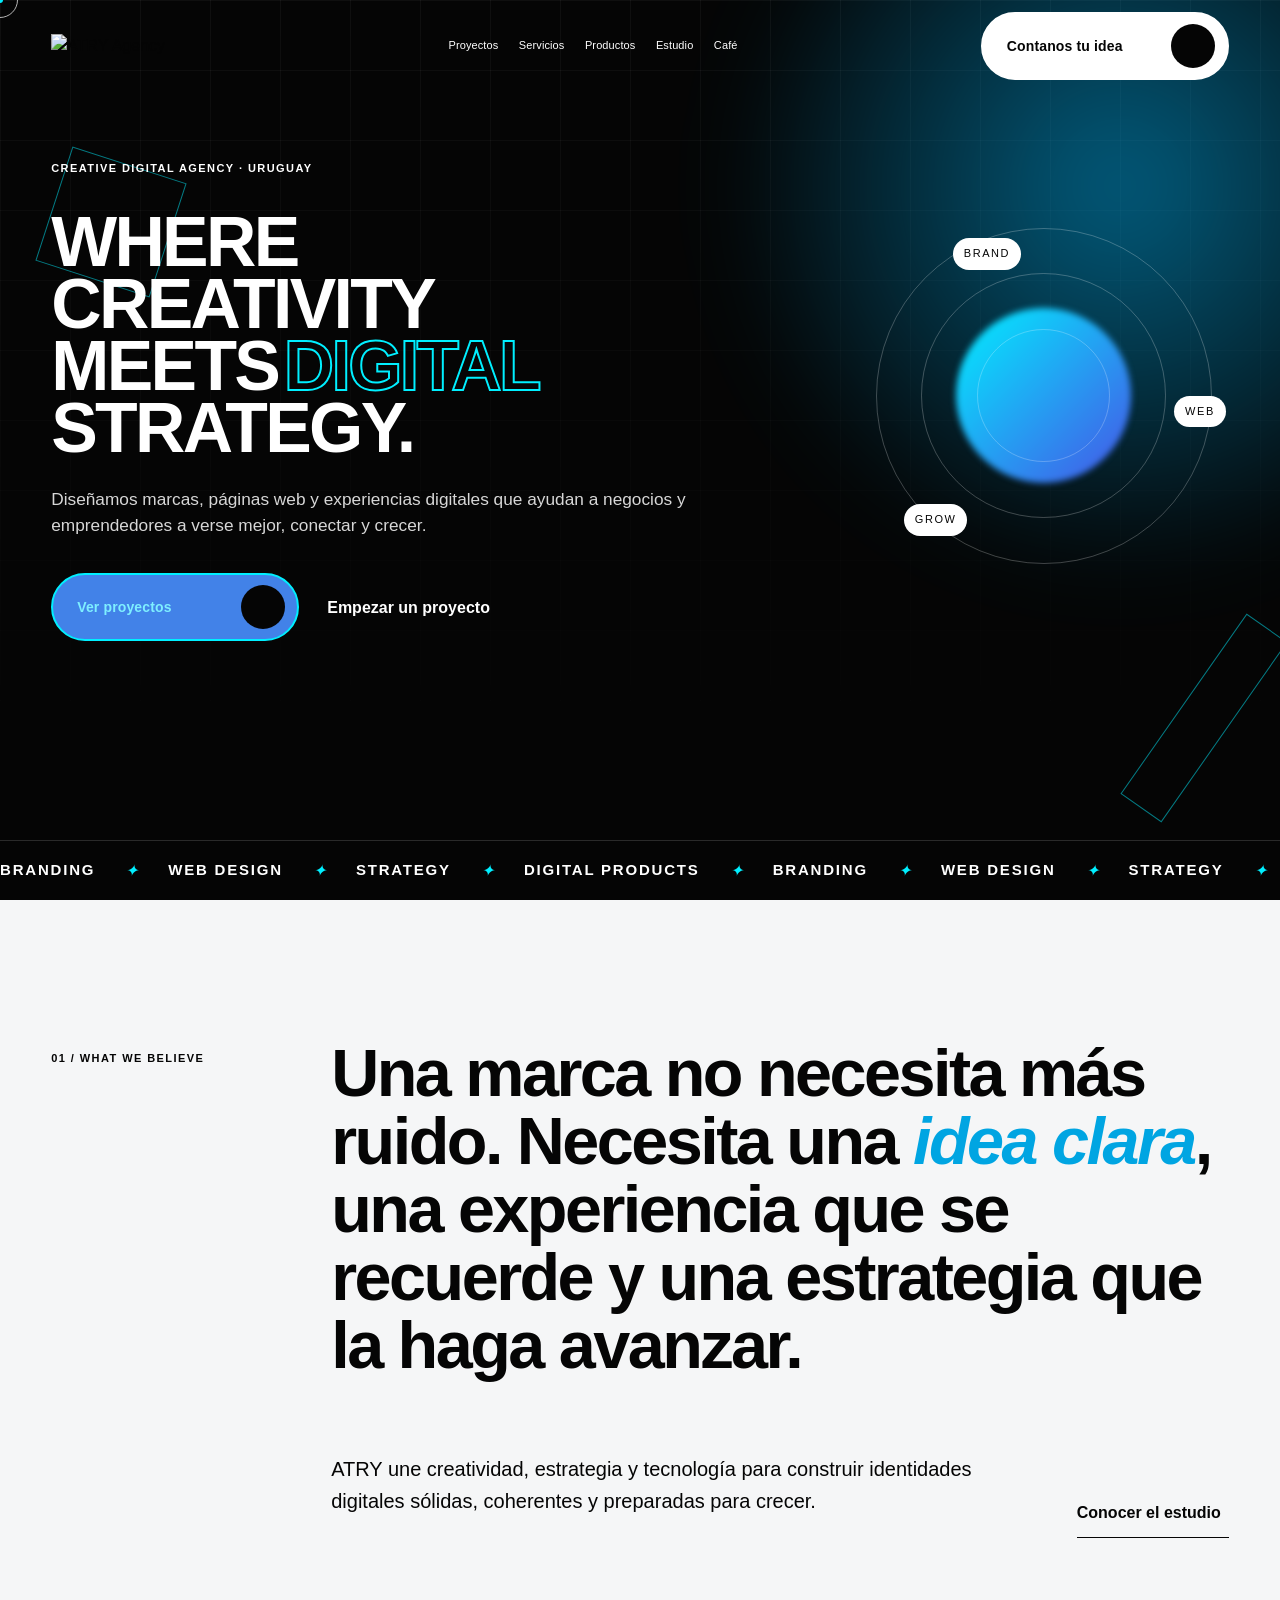
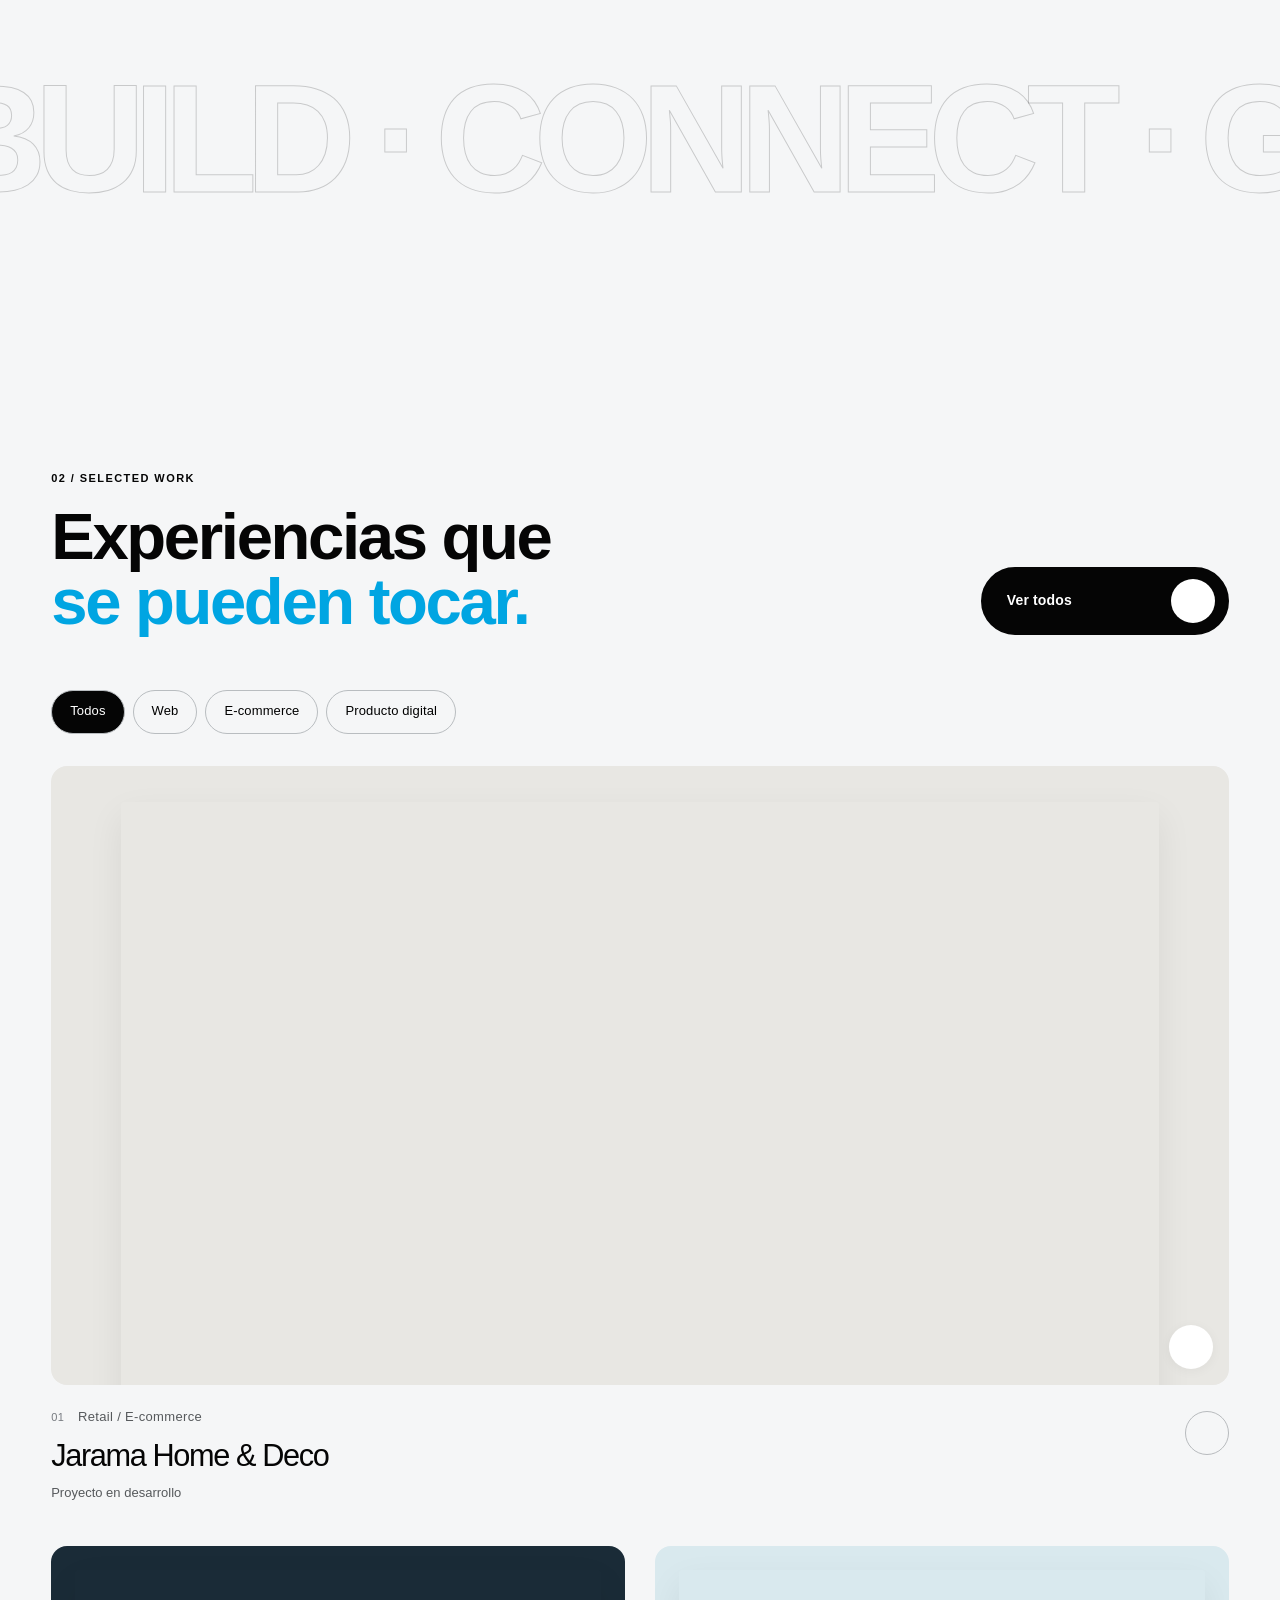
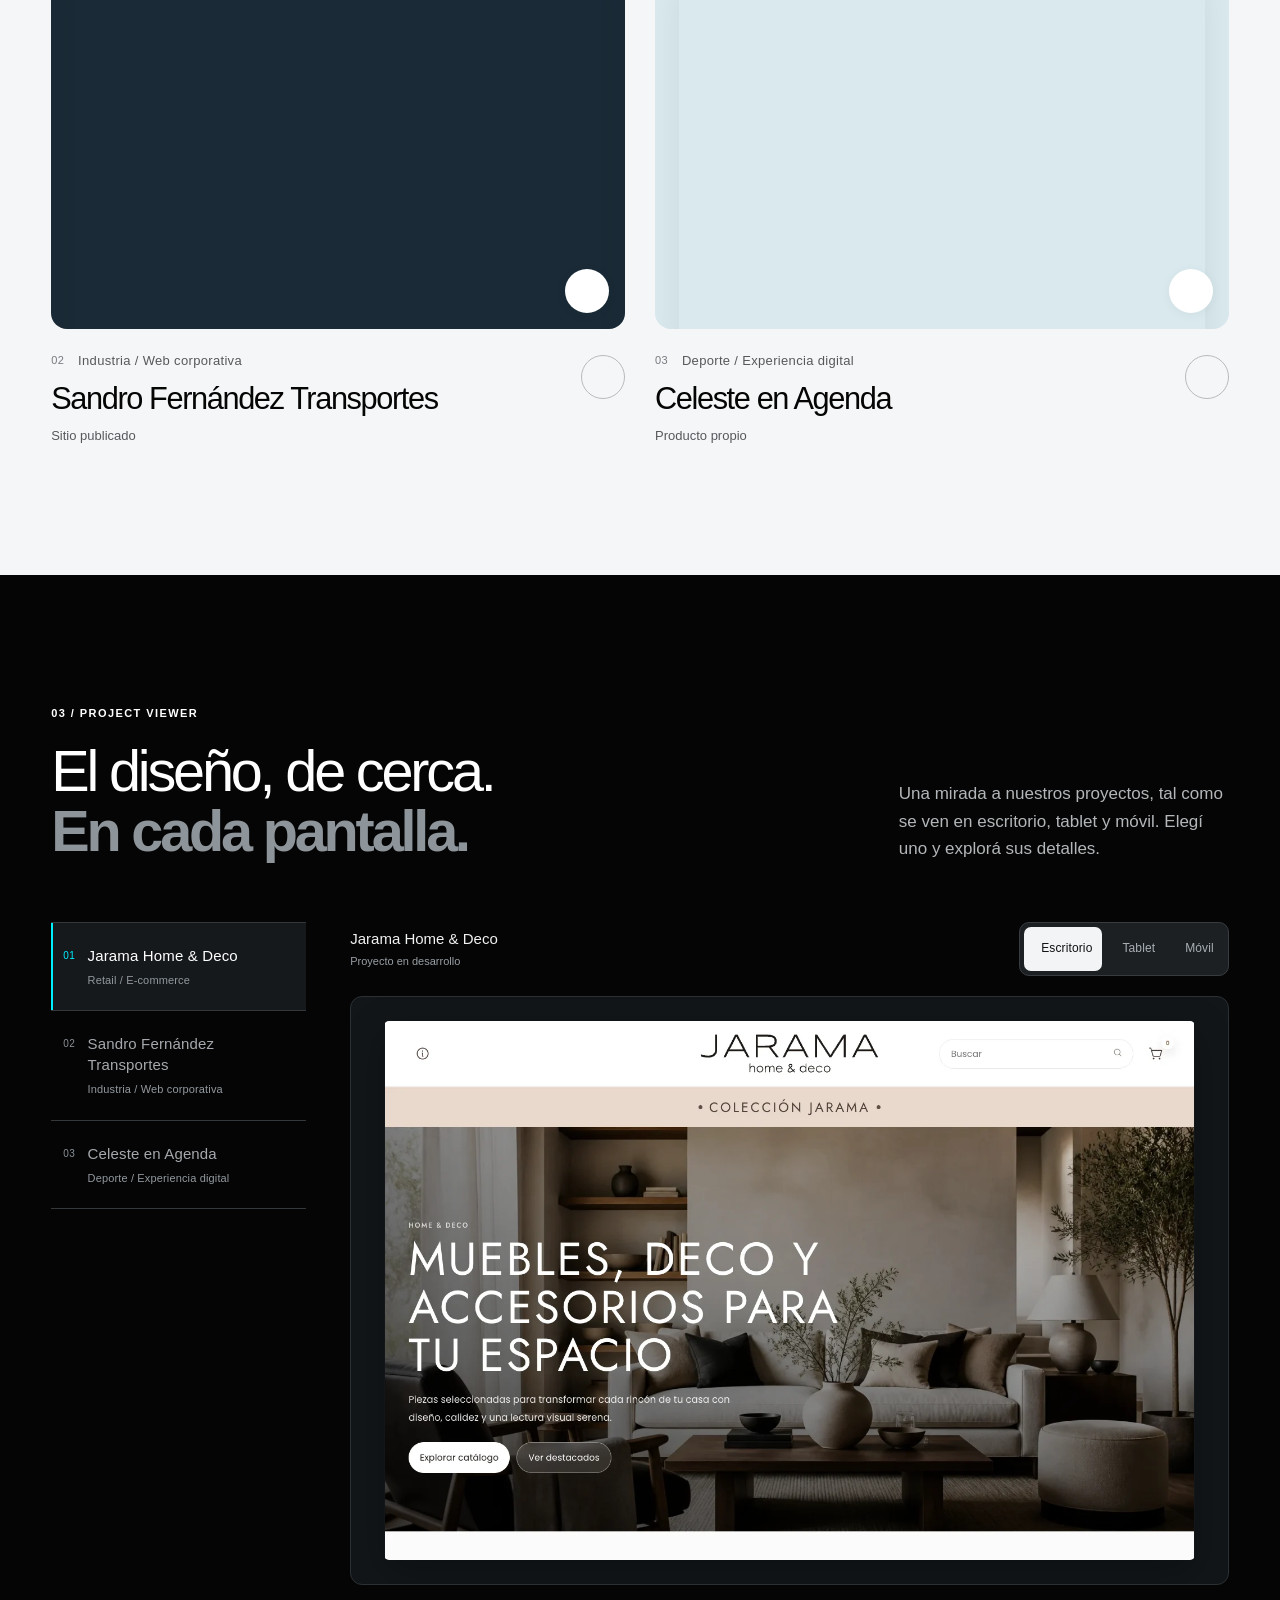
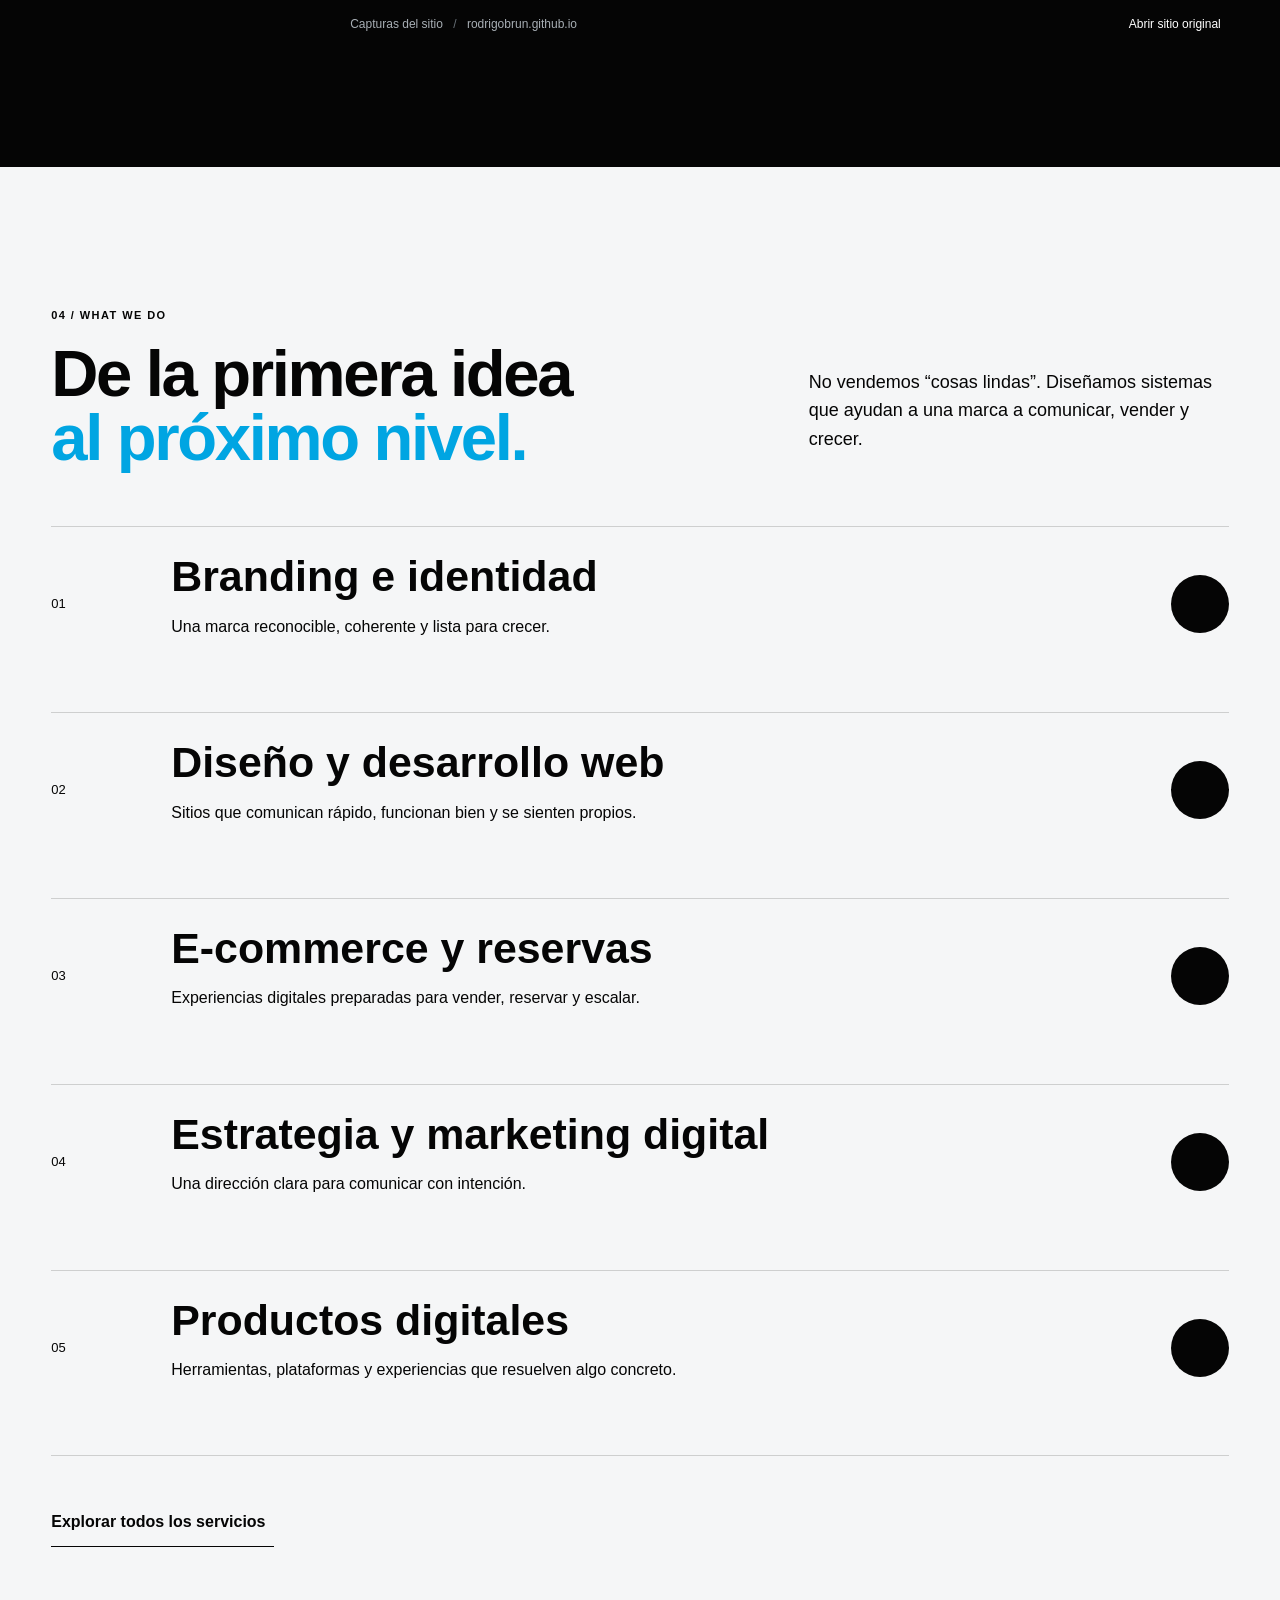
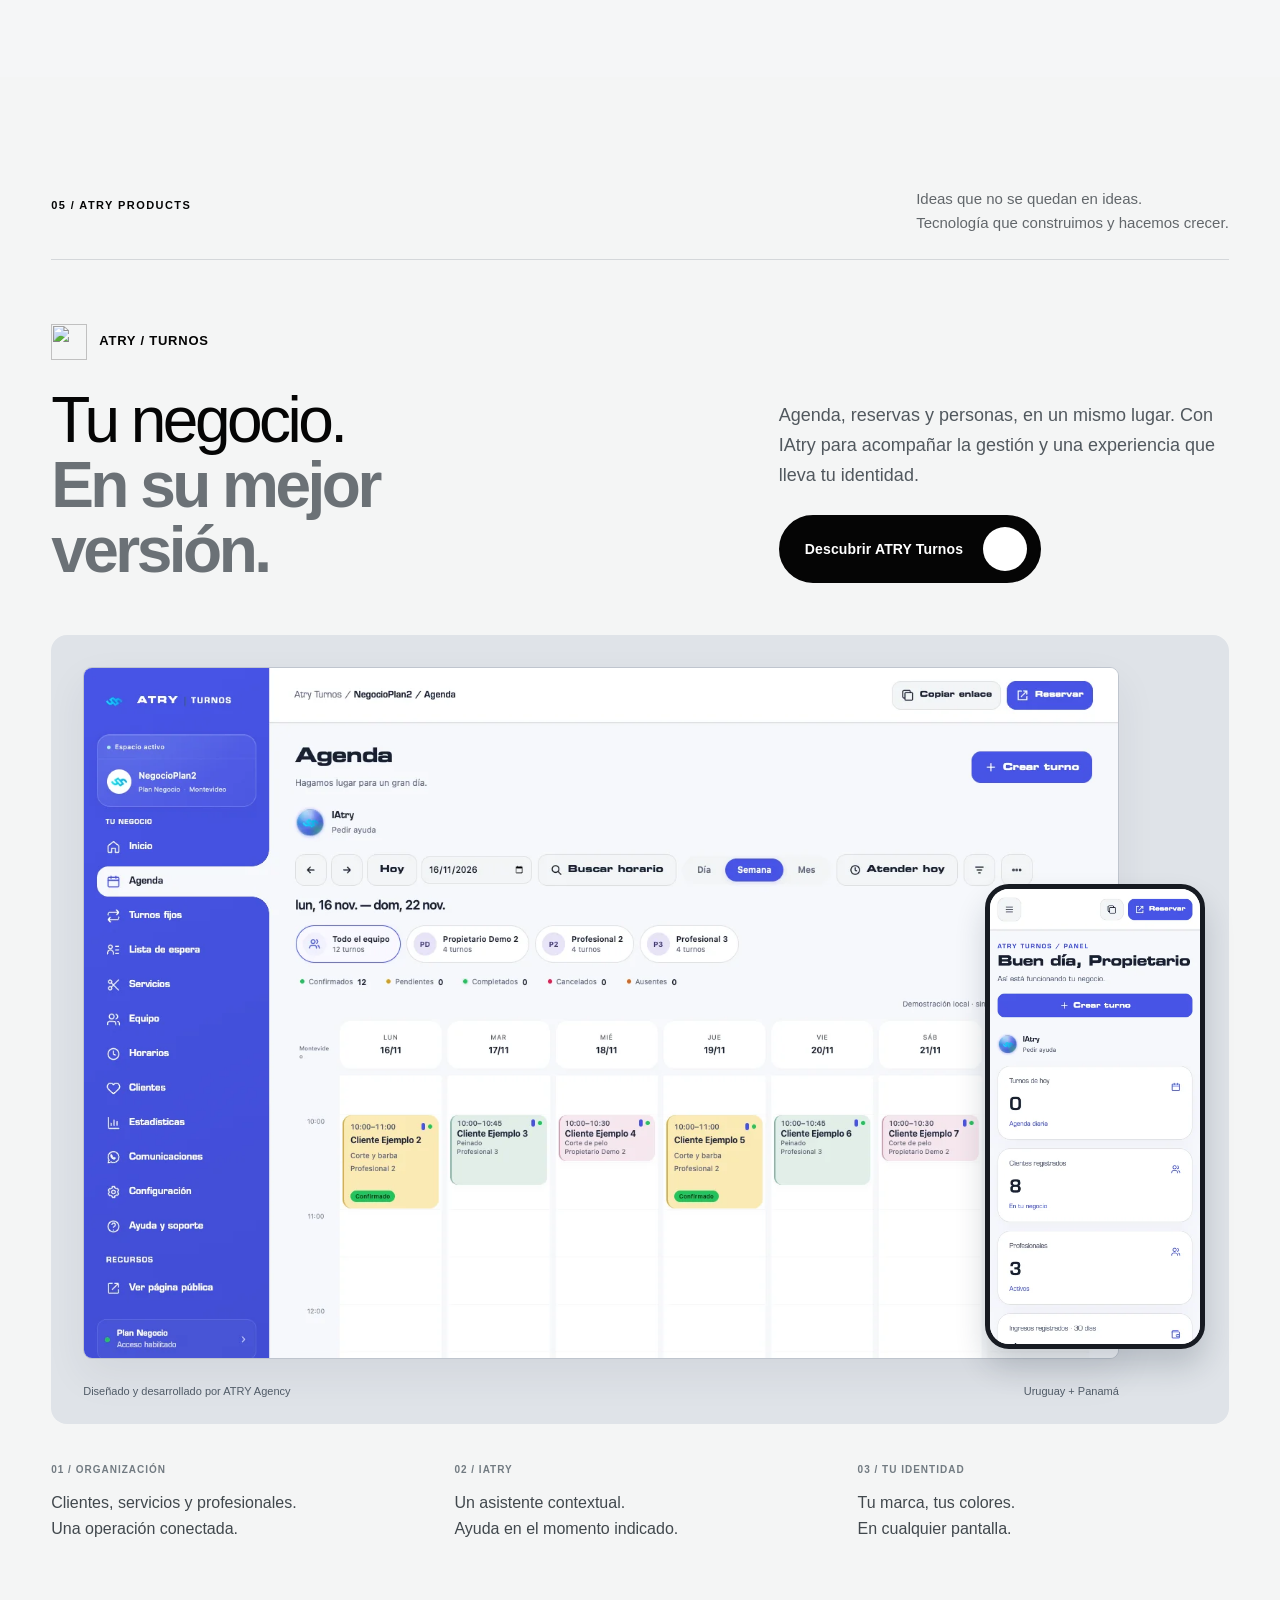
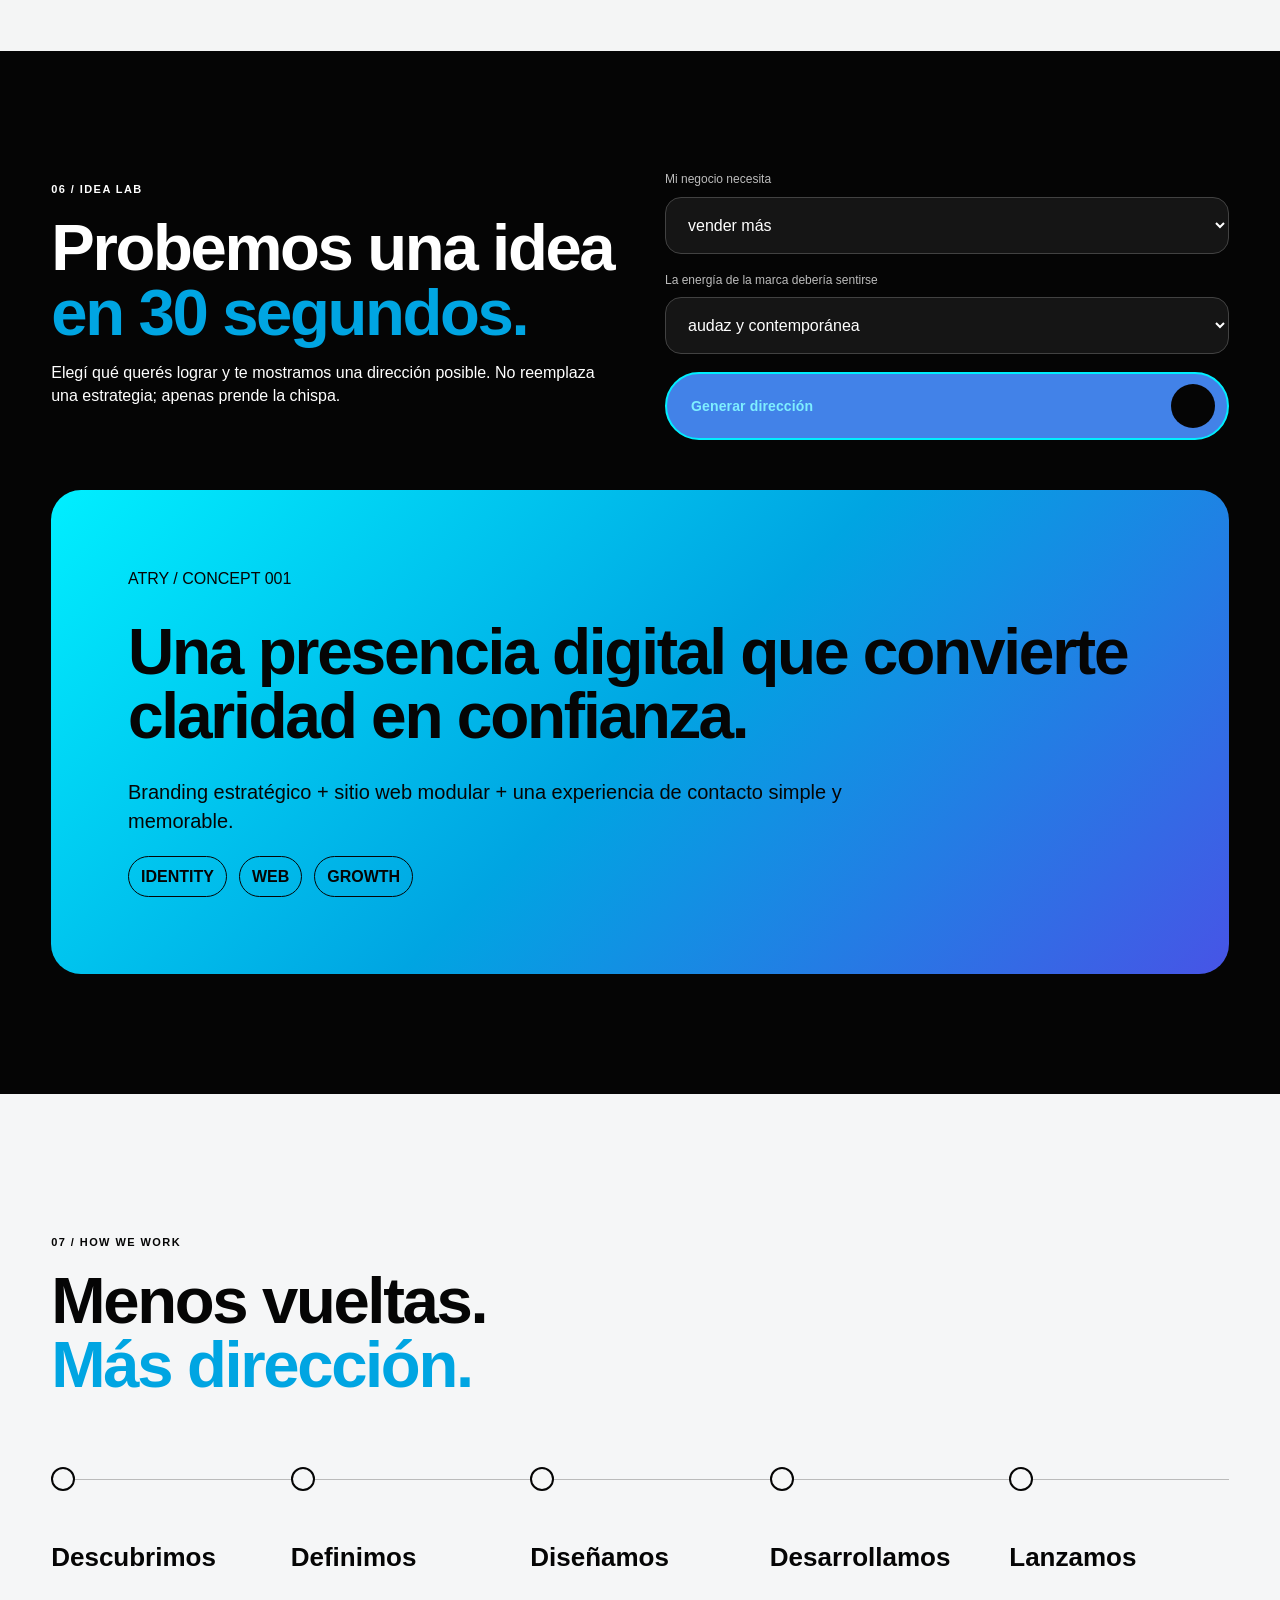
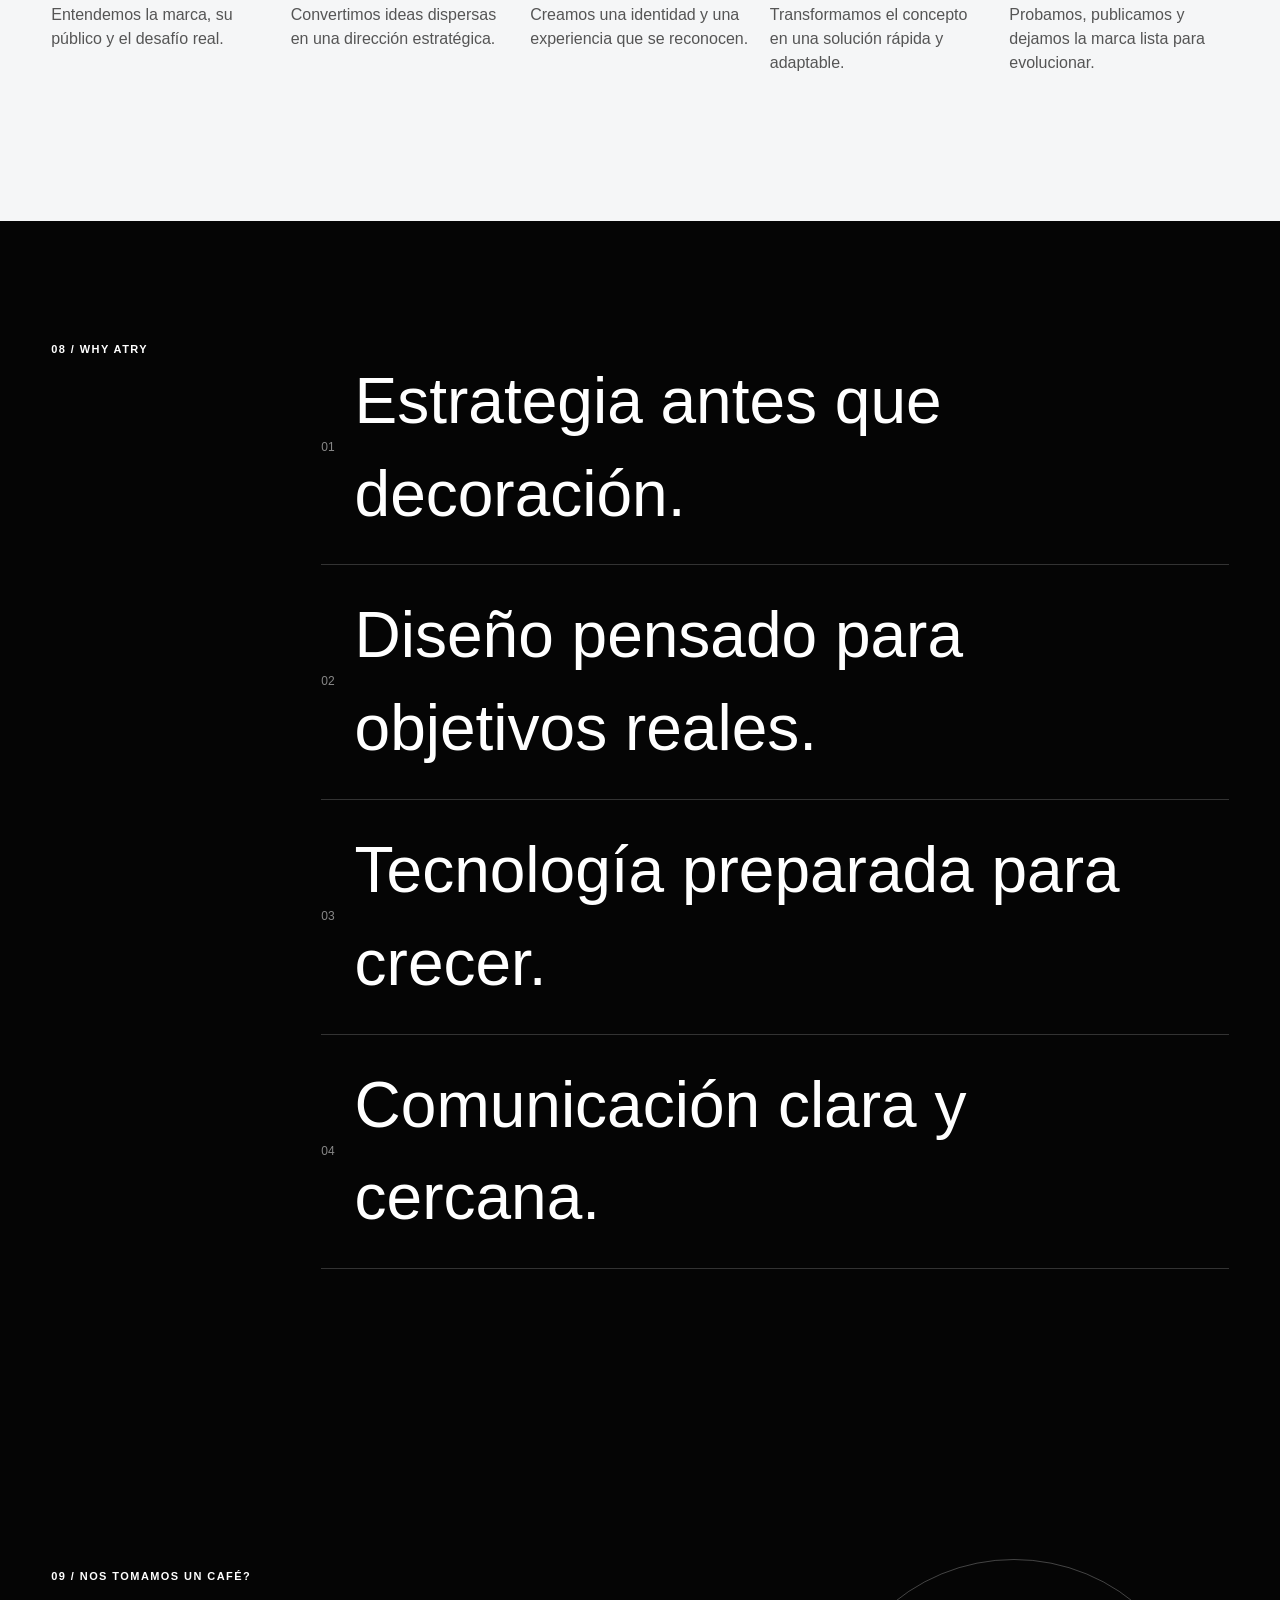
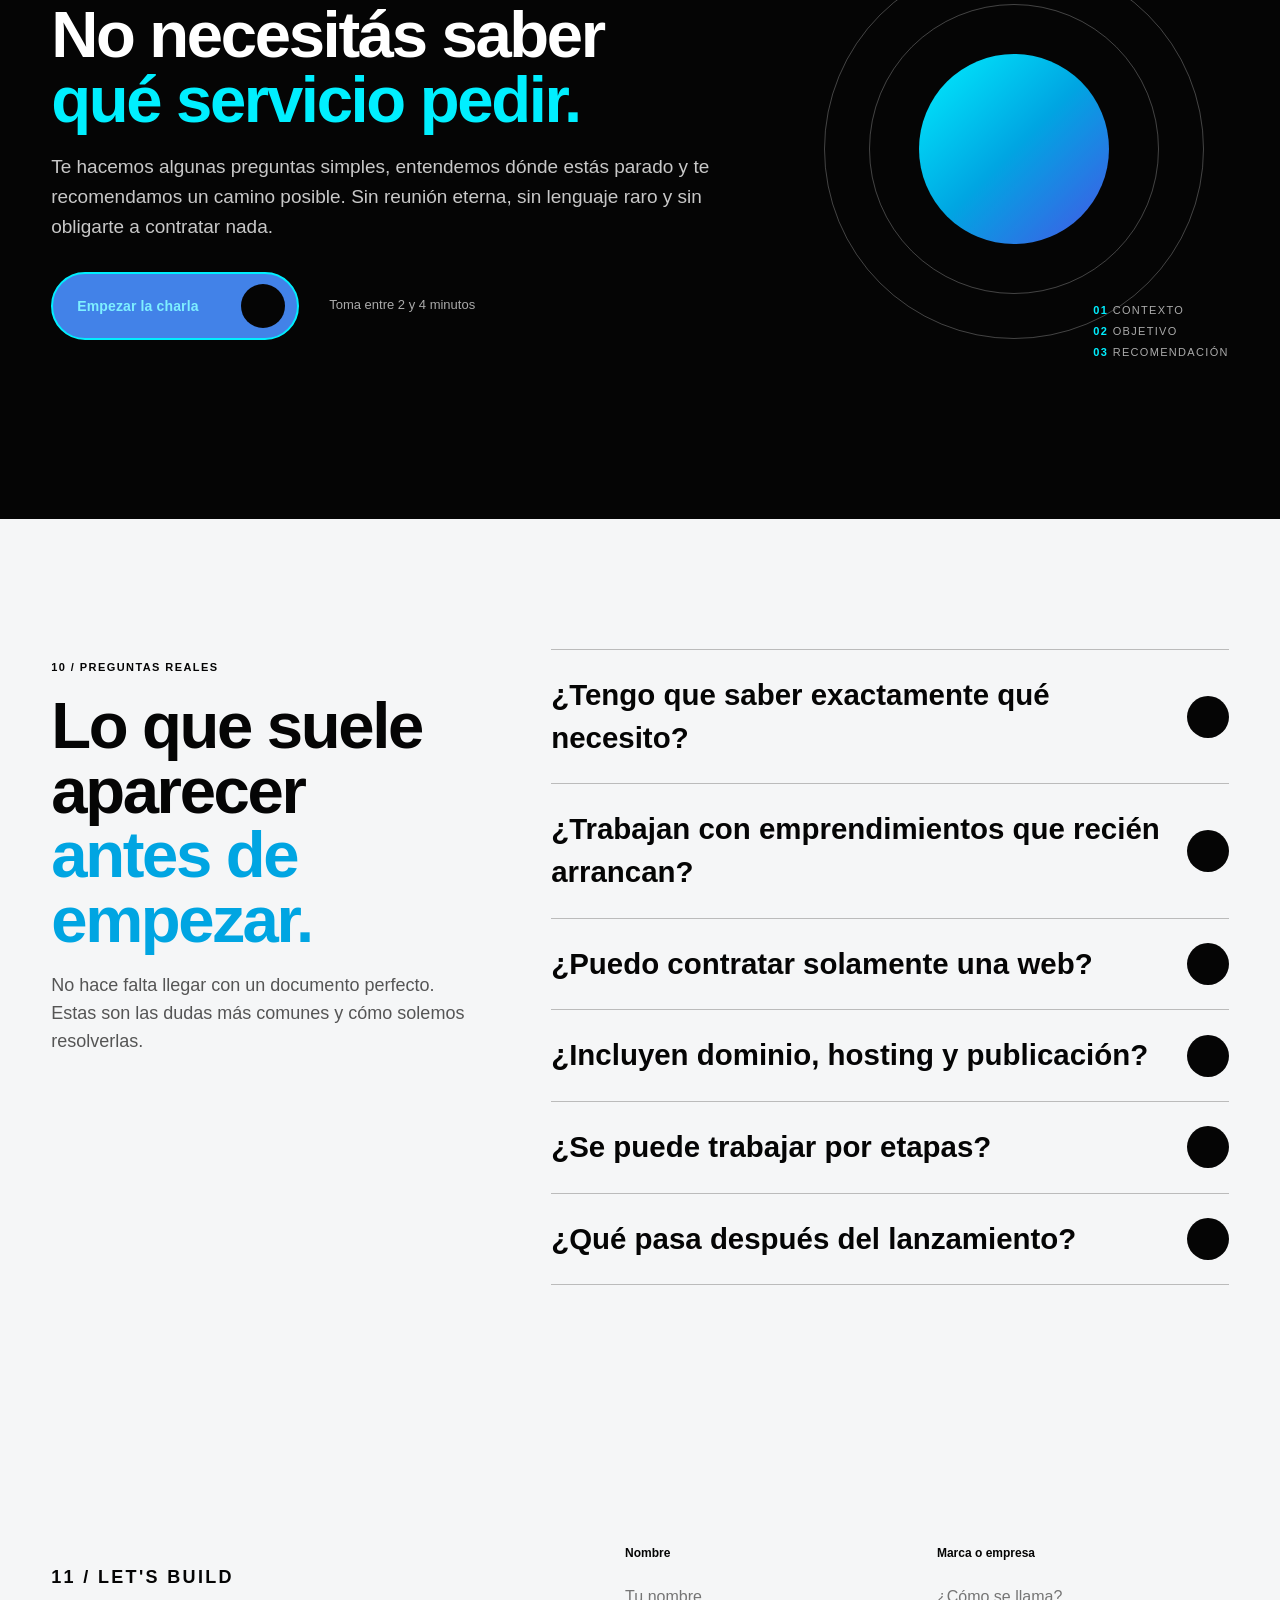
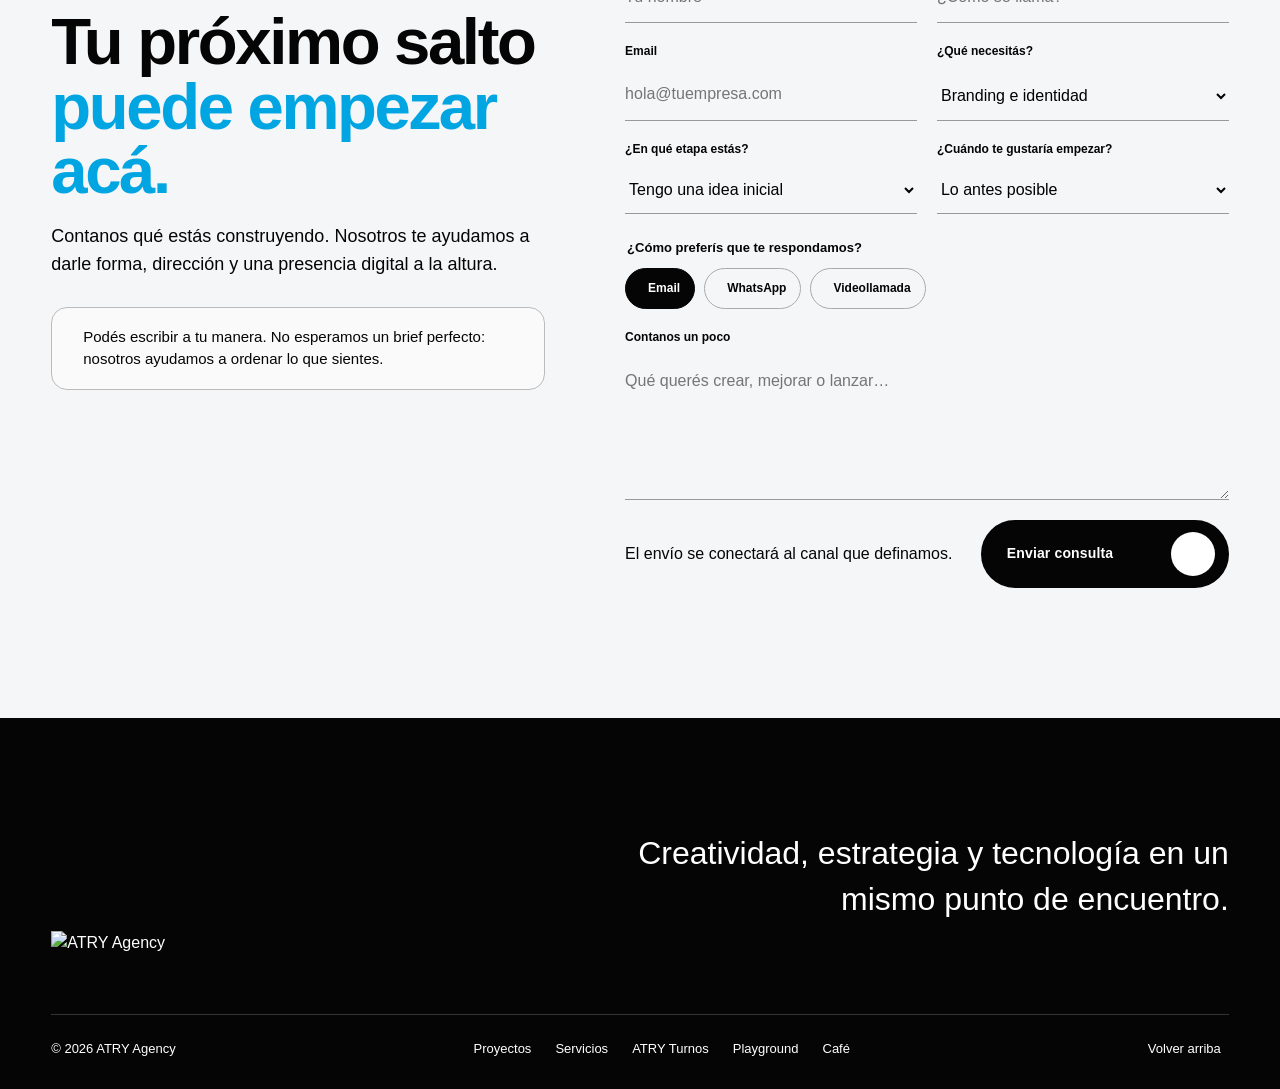
==== commit 9c541357: "Present real projects and current ATRY Turnos in an editorial portfolio" ====
--- a/index.html
+++ b/index.html
@@ -13,28 +13,30 @@
   <link href="assets/FAVICON-DEGRADE.png" rel="icon" />
   <link href="assets/icons/phosphor/regular/style.css" rel="stylesheet" />
   <link href="assets/icons/phosphor/bold/style.css" rel="stylesheet" />
-  <link href="styles.css?v=2" rel="stylesheet" />
-  <script defer="" src="script.js?v=2"></script>
+  <link href="styles.css?v=3" rel="stylesheet" />
+  <script defer="" src="script.js?v=3"></script>
   <script defer="" src="assets/playground/contact-bridge.js"></script>
   <meta content="ATRY Agency — Branding, web y productos digitales" property="og:title" />
   <meta
     content="ATRY crea marcas, sitios web, tiendas, sistemas de reservas y productos digitales con estrategia, diseño y tecnología."
     property="og:description" />
   <meta content="website" property="og:type" />
-  <meta content="https://atry-agency.github.io/ATRYAGENCY/" property="og:url" />
-  <meta content="https://atry-agency.github.io/ATRYAGENCY/assets/OG-ATRY.png" property="og:image" />
+  <meta content="https://atryagency.com/" property="og:url" />
+  <meta content="https://atryagency.com/assets/OG-ATRY.png" property="og:image" />
   <meta content="summary_large_image" name="twitter:card" />
   <meta content="ATRY Agency — Branding, web y productos digitales" name="twitter:title" />
   <meta
     content="ATRY crea marcas, sitios web, tiendas, sistemas de reservas y productos digitales con estrategia, diseño y tecnología."
     name="twitter:description" />
-  <meta content="https://atry-agency.github.io/ATRYAGENCY/assets/OG-ATRY.png" name="twitter:image" />
+  <meta content="https://atryagency.com/assets/OG-ATRY.png" name="twitter:image" />
   <link href="manifest.webmanifest" rel="manifest" />
-  <link href="https://atry-agency.github.io/ATRYAGENCY/" rel="canonical" />
+  <link href="https://atryagency.com/" rel="canonical" />
   <script defer="True" src="assets/site-config.js"></script>
   <script defer="True" src="assets/conversion.js"></script>
   <script defer="True" src="assets/testimonials.js"></script>
-<link rel="stylesheet" href="assets/navigation.css?v=4"><noscript><style>.reveal{opacity:1!important;transform:none!important}</style></noscript><link rel="stylesheet" href="assets/turnos/turnos.css?v=3"><script defer src="assets/turnos/turnos.js"></script></head>
+<link rel="stylesheet" href="assets/navigation.css?v=5"><noscript><style>.reveal{opacity:1!important;transform:none!important}</style></noscript><link rel="stylesheet" href="assets/turnos/turnos.css?v=3"><script defer src="assets/turnos/turnos.js"></script><link rel="apple-touch-icon" sizes="180x180" href="assets/home-icons/icon-180-v1.png">
+<link rel="stylesheet" href="assets/portfolio.css?v=1">
+</head>
 
 <body>
   <!-- Accesibilidad -->
@@ -189,64 +191,19 @@
     <!-- =====================================================
          PREVISUALIZADOR EN VIVO
          ===================================================== -->
-    <section class="live-preview dark-section" id="preview">
+    <section class="live-preview dark-section" id="preview" aria-labelledby="preview-title">
       <div class="container live-layout">
-        <div class="live-copy reveal">
-          <p class="section-index">03 / LIVE PREVIEW</p>
-          <h2>
-            No te contamos cómo funciona.<br />
-            <em>Te dejamos probarlo.</em>
-          </h2>
-          <p>
-            Elegí un proyecto y cambialo entre escritorio, tablet y móvil.
-            Una pequeña muestra de cómo pensamos experiencias reales.
-          </p>
-          <div aria-label="Seleccionar proyecto" class="project-picker" id="project-picker" role="listbox"></div>
-          <div aria-label="Cambiar dispositivo" class="device-switcher">
-            <button class="active" data-device="desktop" type="button">
-              <i aria-hidden="true" class="ph ph-desktop"></i>
-              <span>Desktop</span>
-            </button>
-            <button data-device="tablet" type="button">
-              <i aria-hidden="true" class="ph ph-device-tablet"></i>
-              <span>Tablet</span>
-            </button>
-            <button data-device="mobile" type="button">
-              <i aria-hidden="true" class="ph ph-device-mobile"></i>
-              <span>Mobile</span>
-            </button>
-          </div>
-        </div>
-        <div class="live-frame desktop reveal" id="live-frame">
-          <div class="browser-top">
-            <span aria-hidden="true" class="browser-dots">
-              <i></i>
-              <i></i>
-              <i></i>
-            </span>
-            <span id="live-url">selected-work</span>
-            <a href="#" id="live-open" rel="noopener noreferrer" target="_blank">
-              <i aria-hidden="true" class="ph ph-arrow-square-out"></i>
-              <span>Abrir sitio</span>
-            </a>
-          </div>
-          <div class="live-screen">
-            <div class="loading-state" id="loading-state">
-              <span></span>
-              <p>Cargando experiencia…</p>
-            </div>
-            <iframe id="live-iframe" loading="lazy" title="Vista previa del proyecto"></iframe>
-            <div class="preview-fallback" id="preview-fallback">
-              <img alt="ATRY Agency" src="assets/IMAGOTIPO-BLANCO.png" />
-              <p>
-                Esta web prefiere abrirse en una pestaña nueva.
-              </p>
-              <a class="pill-button pill-button--accent" href="#" id="fallback-link" rel="noopener noreferrer"
-                target="_blank">
-                <span>Visitar proyecto</span>
-                <b aria-hidden="true"><i class="ph-bold ph-arrow-up-right"></i></b>
-              </a>
-            </div>
+        <div class="live-heading reveal"><div><p class="section-index">03 / PROJECT VIEWER</p><h2 id="preview-title">El diseño, de cerca.<br><em>En cada pantalla.</em></h2></div><p>Una mirada a nuestros proyectos, tal como se ven en escritorio, tablet y móvil. Elegí uno y explorá sus detalles.</p></div>
+        <div class="viewer-layout">
+          <div class="project-picker reveal" id="project-picker" role="group" aria-label="Seleccionar proyecto"></div>
+          <div class="viewer-main reveal">
+            <div class="viewer-toolbar"><p><span id="preview-project-title">Jarama Home &amp; Deco</span><small id="preview-project-state">Proyecto en desarrollo</small></p><div class="device-switcher" role="group" aria-label="Cambiar dispositivo">
+              <button class="active" data-device="desktop" type="button" aria-label="Ver en escritorio"><i class="ph ph-desktop" aria-hidden="true"></i><span>Escritorio</span></button>
+              <button data-device="tablet" type="button" aria-label="Ver en tablet"><i class="ph ph-device-tablet" aria-hidden="true"></i><span>Tablet</span></button>
+              <button data-device="mobile" type="button" aria-label="Ver en móvil"><i class="ph ph-device-mobile" aria-hidden="true"></i><span>Móvil</span></button>
+            </div></div>
+            <div class="viewer-stage" id="live-frame" data-device="desktop"><div class="capture-surface" id="live-capture" data-state="loading"><span data-capture-status role="status">Cargando captura…</span></div></div>
+            <div class="viewer-footer"><p>Capturas del sitio <span aria-hidden="true">/</span> <span id="live-url">rodrigobrun.github.io</span></p><a id="live-open" href="https://rodrigobrun.github.io/PruebaJarama/" target="_blank" rel="noopener noreferrer">Abrir sitio original <i class="ph ph-arrow-up-right" aria-hidden="true"></i></a></div>
           </div>
         </div>
       </div>
@@ -278,11 +235,13 @@
     </section>
 <section class="atry-products light-section" id="productos" aria-labelledby="products-title" data-turnos-view="turnos_product_view">
  <div class="container">
-  <div class="tp-section-heading reveal"><p class="section-index">05 / ATRY PRODUCTS</p><h2 id="products-title">Tecnología que creamos.<br>Soluciones que impulsan.</h2><p>No solo diseñamos experiencias digitales. También desarrollamos productos propios para simplificar cómo trabajan los negocios.</p></div>
-  <article class="tp-product-feature reveal"><div class="tp-product-copy"><p class="tp-wordmark">ATRY <span>/ TURNOS</span></p><p class="tp-kicker">SOFTWARE DE GESTIÓN DE RESERVAS</p><h3>Tu tiempo es para tu negocio.<br><em>Los turnos, para ATRY.</em></h3><p>Organizá tus reservas, administrá tu agenda y ofrecé a tus clientes una experiencia más simple y profesional.</p><ul class="tp-benefits"><li><i class="ph ph-calendar-check" aria-hidden="true"></i><span>Reservas online</span></li><li><i class="ph ph-squares-four" aria-hidden="true"></i><span>Tu agenda en un solo lugar</span></li><li><i class="ph ph-devices" aria-hidden="true"></i><span>Acceso desde computadora y celular</span></li></ul><a class="tp-button" href="turnos.html" data-track="turnos_product_click">Descubrir ATRY Turnos<i class="ph ph-arrow-up-right" aria-hidden="true"></i></a><small>Un producto de ATRY Agency.</small></div><figure class="tp-product-visual"><div class="tp-window-bar"><span></span><span></span><span></span><b>ATRY TURNOS / TU NEGOCIO</b></div><img src="assets/turnos/agenda.webp" width="1440" height="960" alt="Agenda semanal real de ATRY Turnos con reservas de demostración" loading="lazy"><div class="tp-mini-phone"><img src="assets/turnos/reservas-mobile.webp" width="390" height="844" alt="Reserva de un servicio desde un celular" loading="lazy"></div><figcaption>Interfaz real · Entorno de demostración.</figcaption></figure></article>
+  <div class="product-editorial reveal"><p class="section-index">05 / ATRY PRODUCTS</p><p>Ideas que no se quedan en ideas.<br>Tecnología que construimos y hacemos crecer.</p></div>
+  <article class="turnos-showcase reveal"><div class="turnos-product-heading"><div><p class="product-signature"><img src="assets/LOGOTIPO-COLOR.png" width="44" height="44" alt=""><span>ATRY / TURNOS</span></p><h2 id="products-title">Tu negocio.<br><em>En su mejor versión.</em></h2></div><div class="turnos-product-lead"><p>Agenda, reservas y personas, en un mismo lugar. Con IAtry para acompañar la gestión y una experiencia que lleva tu identidad.</p><a class="pill-button pill-button--dark" href="https://atryturnos.com/descubrir.html" data-turnos-link="landingUrl" data-track="turnos_product_click"><span>Descubrir ATRY Turnos</span><b aria-hidden="true"><i class="ph-bold ph-arrow-up-right"></i></b></a></div></div>
+   <figure class="turnos-product-stage"><div class="turnos-desktop-capture"><img src="assets/projects/turnos-desktop.webp" width="1440" height="960" alt="Agenda actual de ATRY Turnos con sus vistas y herramientas de gestión" loading="lazy" decoding="async"></div><div class="turnos-mobile-capture"><img src="assets/projects/turnos-mobile.webp" width="390" height="844" alt="Agenda de ATRY Turnos adaptada al celular" loading="lazy" decoding="async"></div><figcaption><span>Diseñado y desarrollado por ATRY Agency</span><span>Uruguay + Panamá</span></figcaption></figure>
+   <div class="turnos-product-details"><p><span>01 / ORGANIZACIÓN</span>Clientes, servicios y profesionales.<br>Una operación conectada.</p><p><span>02 / IATRY</span>Un asistente contextual.<br>Ayuda en el momento indicado.</p><p><span>03 / TU IDENTIDAD</span>Tu marca, tus colores.<br>En cualquier pantalla.</p></div>
+  </article>
  </div>
 </section>
-
     <!-- =====================================================
          IDEA LAB
          ===================================================== -->
--- a/styles.css
+++ b/styles.css
@@ -771,10 +771,7 @@
   text-align: center;
 }
 
-.mock-page--syb {
-  background: linear-gradient(120deg,#fbf5bc,#d9f0dd);
-  color: #173c2a;
-}
+
 
 .project-info {
   padding: 24px 26px 28px;
--- a/assets/navigation.css
+++ b/assets/navigation.css
@@ -18,6 +18,8 @@
 @media(max-width:1100px){
  .tp-header .desktop-nav{display:none}
  .tp-header .menu-toggle{display:block}
+ .tp-header .menu-toggle[aria-expanded="false"] span{background:#4754E6}
+ .tp-header .menu-toggle[aria-expanded="true"] span{background:#fff}
  .turnos-page .mobile-menu{background:linear-gradient(90deg,#4754E6 0%,#6250DF 100%);background-size:180% 180%;place-content:center;justify-items:center;padding:95px 24px 55px;gap:10px;text-align:center;font-size:clamp(21px,5.8vw,28px);line-height:1;letter-spacing:-.012em}
  .turnos-page .mobile-menu a,.turnos-page .mobile-menu a:nth-child(n){display:flex;align-items:center;justify-content:center;gap:10px;width:auto;max-width:calc(100vw - 48px);margin:0 auto;padding:14px 8px;border:0;border-bottom:1px solid #ffffff3d;border-radius:0;background:transparent;color:#fff;font:inherit;letter-spacing:inherit;min-height:0;white-space:normal;text-align:center;text-decoration:none}
  .turnos-page .mobile-menu a::after{content:none!important;display:none!important}
--- a/assets/portfolio.css
+++ b/assets/portfolio.css
@@ -0,0 +1,123 @@
+/* ATRY portfolio: real work, editorial composition, no remote embedded documents. */
+:is(.work,.archive,.live-preview,.atry-products,.turnos-story) [hidden]{display:none!important}
+:is(.work,.archive) .project-grid{grid-template-columns:repeat(2,minmax(0,1fr));gap:44px 30px}
+:is(.work,.archive) .project-card{grid-row:auto;min-height:0;background:transparent;border-radius:0;overflow:visible;transform:none;transition:none}
+:is(.work,.archive) .project-card:first-child{grid-column:1/-1}
+:is(.work,.archive) .project-grid:is([data-filter=ecommerce],[data-filter=product]){grid-template-columns:1fr;max-width:1040px;margin-inline:auto}
+:is(.work,.archive) .project-visual{display:block;width:100%;height:auto;min-height:0;aspect-ratio:1.5;padding:24px;border:0;border-radius:16px;background:#e7e9eb;position:relative;overflow:hidden;text-align:left}
+:is(.work,.archive) .project-card:first-child .project-visual{aspect-ratio:1.9;padding:36px 70px;background:#e8e7e3}
+:is(.work,.archive) [data-project-id=jarama] .project-visual{background:#e9e5df}
+:is(.work,.archive) [data-project-id=celeste] .project-visual{background:#d9e9ee}
+.project-visual img{display:block;width:100%;height:auto;box-shadow:0 14px 36px #00000012;border-radius:4px;transition:transform .45s cubic-bezier(.2,.7,.2,1)}
+.project-visual:hover img{transform:translateY(-5px)}
+.project-visual-action{position:absolute;bottom:16px;right:16px;width:44px;height:44px;border-radius:50%;background:#fff;color:#111;display:grid;place-items:center;box-shadow:0 2px 12px #0000000c;font-size:20px}
+:is(.work,.archive) .project-info{padding:22px 0 0;align-items:flex-start;gap:20px;flex-direction:row}
+:is(.work,.archive) .project-info h3{font-size:clamp(23px,2.4vw,34px);font-weight:500;line-height:1.13;letter-spacing:-.045em;margin:12px 0 9px;overflow-wrap:normal}
+:is(.work,.archive) .project-info p{font-size:13px;line-height:1.5;color:#56595c}
+.project-label{display:flex;gap:14px;align-items:center;letter-spacing:.025em}
+.project-label>span{color:#767a7f;font-size:11px}
+:is(.work,.archive) .project-open{border:1px solid #b8bbbe;background:transparent;color:#111;width:44px;height:44px;min-width:44px;padding:0;display:grid;place-items:center;border-radius:50%;margin-top:4px;font-size:20px}
+.project-open:hover{background:#111!important;color:#fff!important}
+:is(.work,.archive) .project-filters{margin-bottom:32px;gap:8px}
+:is(.work,.archive) .project-filters button{min-height:44px;font-size:13px;padding:10px 18px;border-color:#b9bdc0}
+.project-visual.capture-unavailable{display:grid;place-content:center;color:#111;min-height:260px}
+.live-preview .live-layout{display:block}
+.live-heading{display:flex;align-items:flex-end;justify-content:space-between;gap:60px;margin-bottom:60px}
+.live-heading h2{font-size:clamp(36px,4.5vw,68px);line-height:1.04;letter-spacing:-.055em;font-weight:500;margin:20px 0 0}
+.live-heading h2 em{font-style:normal;color:#8d949a}
+.live-heading>p{max-width:330px;font-size:17px;line-height:1.6;color:#b3b7ba;margin:0}
+.viewer-layout{display:grid;grid-template-columns:255px minmax(0,1fr);gap:44px;align-items:start}
+.live-preview .project-picker{margin:0;gap:0;border-top:1px solid #34383b}
+.live-preview .project-picker button{display:flex;gap:12px;align-items:flex-start;text-align:left;border:0;border-bottom:1px solid #34383b;border-radius:0;padding:22px 12px;min-height:80px;background:transparent;color:#a5a9ad;font-size:15px;line-height:1.4;transition:color .18s,background .18s}
+.project-picker .picker-index{font-size:10px;letter-spacing:.06em;padding-top:4px;color:#8a9197}
+.project-picker button>span:nth-child(2){flex:1}
+.project-picker button small{display:block;font-size:11px;font-weight:400;margin-top:7px;color:#92999f}
+.live-preview .project-picker button.active{background:#15191b;color:#fff;box-shadow:inset 2px 0 var(--cyan)}
+.live-preview .project-picker button.active .picker-index{color:var(--cyan)}
+.project-picker button>i{font-size:18px;margin-top:2px}
+.viewer-main{min-width:0}
+.viewer-toolbar{display:flex;align-items:center;justify-content:space-between;gap:20px;margin-bottom:20px;min-height:52px}
+.viewer-toolbar>p{font-size:15px;color:#f1f2f3;margin:0;line-height:1.4}
+.viewer-toolbar>p small{display:block;color:#989fa5;font-size:11px;margin-top:5px}
+.live-preview .device-switcher{display:flex;gap:3px;background:#1c2023;border:1px solid #383c40;padding:4px;border-radius:10px;flex-shrink:0}
+.live-preview .device-switcher button{display:flex;justify-content:center;align-items:center;gap:7px;min-height:44px;min-width:44px;padding:8px 10px;border:0;background:transparent;color:#a9afb4;border-radius:7px;font-size:12px}
+.live-preview .device-switcher button.active{background:#f3f4f5;color:#101214}
+.live-preview .device-switcher button i{font-size:18px}
+.viewer-stage{display:flex;justify-content:center;align-items:center;--viewer-height:clamp(430px,46vw,660px);height:var(--viewer-height);padding:24px;background:#121619;border:1px solid #2a3034;border-radius:12px;overflow:hidden}
+.capture-surface{position:relative;overflow:hidden;background:#fff;isolation:isolate}
+.viewer-stage .capture-surface{aspect-ratio:1440/960;width:min(100%,calc((var(--viewer-height) - 48px)*1.5));max-height:100%;border-radius:5px;background:#121619;box-shadow:0 12px 38px #0004}
+.viewer-stage[data-device=tablet] .capture-surface{width:auto;height:100%;aspect-ratio:834/1112}
+.viewer-stage[data-device=mobile] .capture-surface{width:auto;height:100%;aspect-ratio:390/844}
+.capture-surface>img{display:block;width:100%;height:100%;object-fit:contain;animation:capture-enter .24s ease-out}
+.capture-surface [data-capture-status]{display:none}
+.capture-surface:not([data-state=ready]){background:#202629;color:#d6dce0;min-height:180px}
+.capture-surface:not([data-state=ready])>img{visibility:hidden}
+.capture-surface:not([data-state=ready]) [data-capture-status]{display:grid;position:absolute;inset:0;place-content:center;text-align:center;font-size:14px;padding:24px;line-height:1.5}
+.viewer-footer{display:flex;align-items:center;justify-content:space-between;gap:18px;margin-top:18px;font-size:12px;color:#a8afb5;line-height:1.6}
+.viewer-footer p{margin:0;overflow-wrap:anywhere}
+.viewer-footer p>span:first-child{padding-inline:7px;color:#697178}
+.viewer-footer a{color:#fff;white-space:nowrap;display:inline-flex;align-items:center;gap:8px;min-height:44px}
+.viewer-footer a:hover{color:var(--cyan)}
+.project-modal .modal-panel{width:min(980px,100%);padding:84px 44px 48px;background:var(--paper)}
+.project-modal .modal-panel h2{font-size:clamp(32px,4vw,58px);line-height:1.03;letter-spacing:-.05em;font-weight:500}
+.project-modal .modal-intro{max-width:650px;color:#53585d;font-size:17px;line-height:1.6;margin-bottom:28px}
+.project-modal .modal-capture{aspect-ratio:1440/960;border:1px solid #dadde0;border-radius:8px;margin-bottom:24px}
+.project-modal .modal-close{min-height:44px;z-index:1}
+.project-modal .modal-tags{margin-bottom:24px}
+.capture-note{font-size:12px;color:#60656a;line-height:1.6;margin-top:24px}
+.atry-products{padding-block:110px;background:#f4f5f5}
+.product-editorial{display:flex;justify-content:space-between;align-items:start;gap:30px;margin-bottom:64px;padding-bottom:24px;border-bottom:1px solid #d4d7da}
+.product-editorial>p:last-child{color:#62676b;font-size:15px;line-height:1.6;margin:0}
+.turnos-product-heading{display:grid;grid-template-columns:1fr 1fr;align-items:end;gap:70px;margin-bottom:52px}
+.product-signature{display:flex;align-items:center;gap:12px;font-size:13px;font-weight:700;letter-spacing:.06em;margin:0 0 28px}
+.product-signature img{width:36px;height:36px;object-fit:contain}
+.turnos-product-heading h2{font-size:clamp(40px,5vw,76px);line-height:1.02;letter-spacing:-.055em;margin:0;font-weight:500}
+.turnos-product-heading h2 em{font-style:normal;color:#6b7176}
+.turnos-product-lead{max-width:450px;justify-self:end}
+.turnos-product-lead>p{font-size:18px;line-height:1.65;color:#51585e;margin:0 0 25px}
+.turnos-product-stage{position:relative;margin:0;padding:32px 110px 0 32px;background:#dfe3e8;border-radius:16px}
+.turnos-desktop-capture{border:1px solid #bfc5ce;border-radius:9px;overflow:hidden;box-shadow:0 16px 40px #25314212;background:#f8f9fb}
+.turnos-desktop-capture>img{display:block;width:100%;height:auto}
+.turnos-mobile-capture{position:absolute;right:24px;bottom:75px;width:20%;max-width:220px;background:#f8f9fb;border:5px solid #171b22;border-radius:24px;box-shadow:0 18px 30px #15253730;overflow:hidden}
+.turnos-mobile-capture>img{display:block;width:100%;height:auto}
+.turnos-product-stage figcaption{display:flex;justify-content:space-between;gap:16px;color:#505b67;font-size:11px;padding:25px 0;line-height:1.4}
+.turnos-product-details{display:grid;grid-template-columns:repeat(3,minmax(0,1fr));gap:32px;margin-top:38px}
+.turnos-product-details>p{margin:0;font-size:16px;line-height:1.6;color:#41484d}
+.turnos-product-details>p>span{display:block;font-size:10px;font-weight:600;letter-spacing:.1em;color:#727b82;margin-bottom:12px}
+:is(.work,.archive,.live-preview,.atry-products,.project-modal) :is(a,button):focus-visible{outline:2px solid var(--blue);outline-offset:5px}
+@keyframes capture-enter{from{opacity:.5;transform:translateY(3px)}to{opacity:1;transform:none}}
+@media(max-width:1100px){.viewer-layout{grid-template-columns:205px minmax(0,1fr);gap:24px}.viewer-toolbar{align-items:start;flex-direction:column}.viewer-stage{--viewer-height:520px;padding:18px}.turnos-product-heading{gap:35px}.turnos-product-stage{padding:22px 75px 0 22px}.turnos-mobile-capture{right:16px;border-width:4px;border-radius:18px}}
+@media(max-width:780px){
+ :is(.work,.archive) .project-grid{gap:34px;grid-template-columns:1fr}
+ :is(.work,.archive) .project-visual,:is(.work,.archive) .project-card:first-child .project-visual{padding:16px;aspect-ratio:.9;border-radius:10px}
+ :is(.work,.archive) .project-info{padding-top:17px;gap:16px}
+ :is(.work,.archive) .project-info>div{width:auto;flex:1;min-width:0}
+ :is(.work,.archive) .project-info h3{font-size:26px}
+ :is(.work,.archive) .project-info p{font-size:12px}
+ .live-preview{padding:75px 0}.live-heading{display:block;margin-bottom:35px}.live-heading>p{margin-top:24px;max-width:440px;font-size:16px}
+ .viewer-layout{display:block}.live-preview .project-picker{margin-bottom:28px;display:flex;overflow-x:auto;border-bottom:1px solid #34383b;border-top:0;gap:8px;padding-bottom:12px;scrollbar-width:thin}
+ .live-preview .project-picker button{flex:0 0 195px;min-height:100px;border:1px solid #34383b;border-radius:8px;padding:15px;font-size:13px}
+ .project-picker button small{font-size:10px}.project-picker button>i{display:none}
+ .viewer-toolbar{flex-direction:row;align-items:center;gap:12px}.viewer-toolbar>p{font-size:13px;max-width:150px}.viewer-toolbar>p small{font-size:10px}
+ .live-preview .device-switcher button{padding:7px;min-width:44px}.live-preview .device-switcher button span{display:none}
+ .viewer-stage{--viewer-height:510px;padding:16px}.viewer-footer{flex-wrap:wrap;gap:5px;margin-top:12px;font-size:11px}
+ .project-modal .modal-panel{padding:84px 20px 32px}.project-modal .modal-capture{aspect-ratio:390/844;max-width:390px;margin-inline:auto}.project-modal .modal-intro{font-size:16px}
+ .atry-products{padding-block:75px}.product-editorial{display:block;margin-bottom:40px}.product-editorial>p:last-child{margin-top:16px;font-size:14px}
+ .turnos-product-heading{grid-template-columns:1fr;gap:28px;margin-bottom:32px}.turnos-product-heading h2{font-size:clamp(40px,8.8vw,64px)}.turnos-product-lead{justify-self:start;max-width:520px}.turnos-product-lead>p{font-size:16px}
+ .turnos-product-stage{padding:15px 44px 0 15px;border-radius:10px}.turnos-mobile-capture{width:24%;right:8px;bottom:55px;border-width:3px;border-radius:12px}.turnos-product-stage figcaption{font-size:9px;padding:20px 0;gap:10px}
+ .turnos-product-details{gap:20px;margin-top:28px}.turnos-product-details>p{font-size:13px}.turnos-product-details>p>span{font-size:8px;letter-spacing:.04em}
+}
+@media(max-width:430px){.viewer-stage{--viewer-height:455px;padding:12px}.live-heading h2{font-size:39px}.viewer-toolbar{flex-wrap:wrap}.viewer-toolbar>p{max-width:130px}.turnos-product-details{grid-template-columns:1fr;gap:18px}.turnos-product-details>p>span{margin-bottom:5px;font-size:9px}.turnos-product-details>p{font-size:15px}.turnos-product-stage{padding-right:36px}.turnos-product-stage figcaption{font-size:8px}.turnos-product-stage figcaption>span:first-child{max-width:65%}}
+@media(prefers-reduced-motion:reduce){.project-visual img,.project-picker button{transition:none!important}.capture-surface>img{animation:none!important}.project-visual:hover img{transform:none}}
+.product-bridge{padding:10px 0 100px}.product-bridge h2{font-size:clamp(32px,4vw,56px);letter-spacing:-.045em;font-weight:500;line-height:1.05}.product-bridge .container>p:not(.section-index):not(.capture-note){font-size:18px;line-height:1.7;max-width:650px;color:#535c63;margin-bottom:30px}.turnos-story .page-hero .pill-button{margin-top:22px}
+/* Keep editorial CTAs within narrow screens, including after the brand font loads. */
+:is(.turnos-product-lead,.product-bridge,.turnos-story .page-hero) .pill-button{min-width:0;max-width:100%}
+:is(.turnos-product-lead,.product-bridge,.turnos-story .page-hero) .pill-button>span{min-width:0}
+@media(max-width:430px){:is(.turnos-product-lead,.product-bridge,.turnos-story .page-hero) .pill-button{font-size:12px;gap:12px;padding-left:16px}}
+/* Native select min-content must not widen the page after using Idea Lab on a phone. */
+@media(max-width:780px){.lab-layout>*{min-width:0}.idea-builder :is(label,select){min-width:0;max-width:100%}.idea-builder select{width:100%}.idea-result h3{overflow-wrap:break-word}}
+:is(.work,.archive) [data-project-id=sandro] .project-visual{background:#1a2b37}
+@media(max-width:780px){
+ .contact-grid>*{min-width:0}.contact-form :is(label,input,select,textarea,fieldset){min-width:0;max-width:100%}
+ .viewer-stage[data-device=mobile]{height:auto}.viewer-stage[data-device=mobile] .capture-surface{width:min(100%,390px);height:auto;aspect-ratio:390/844}
+}
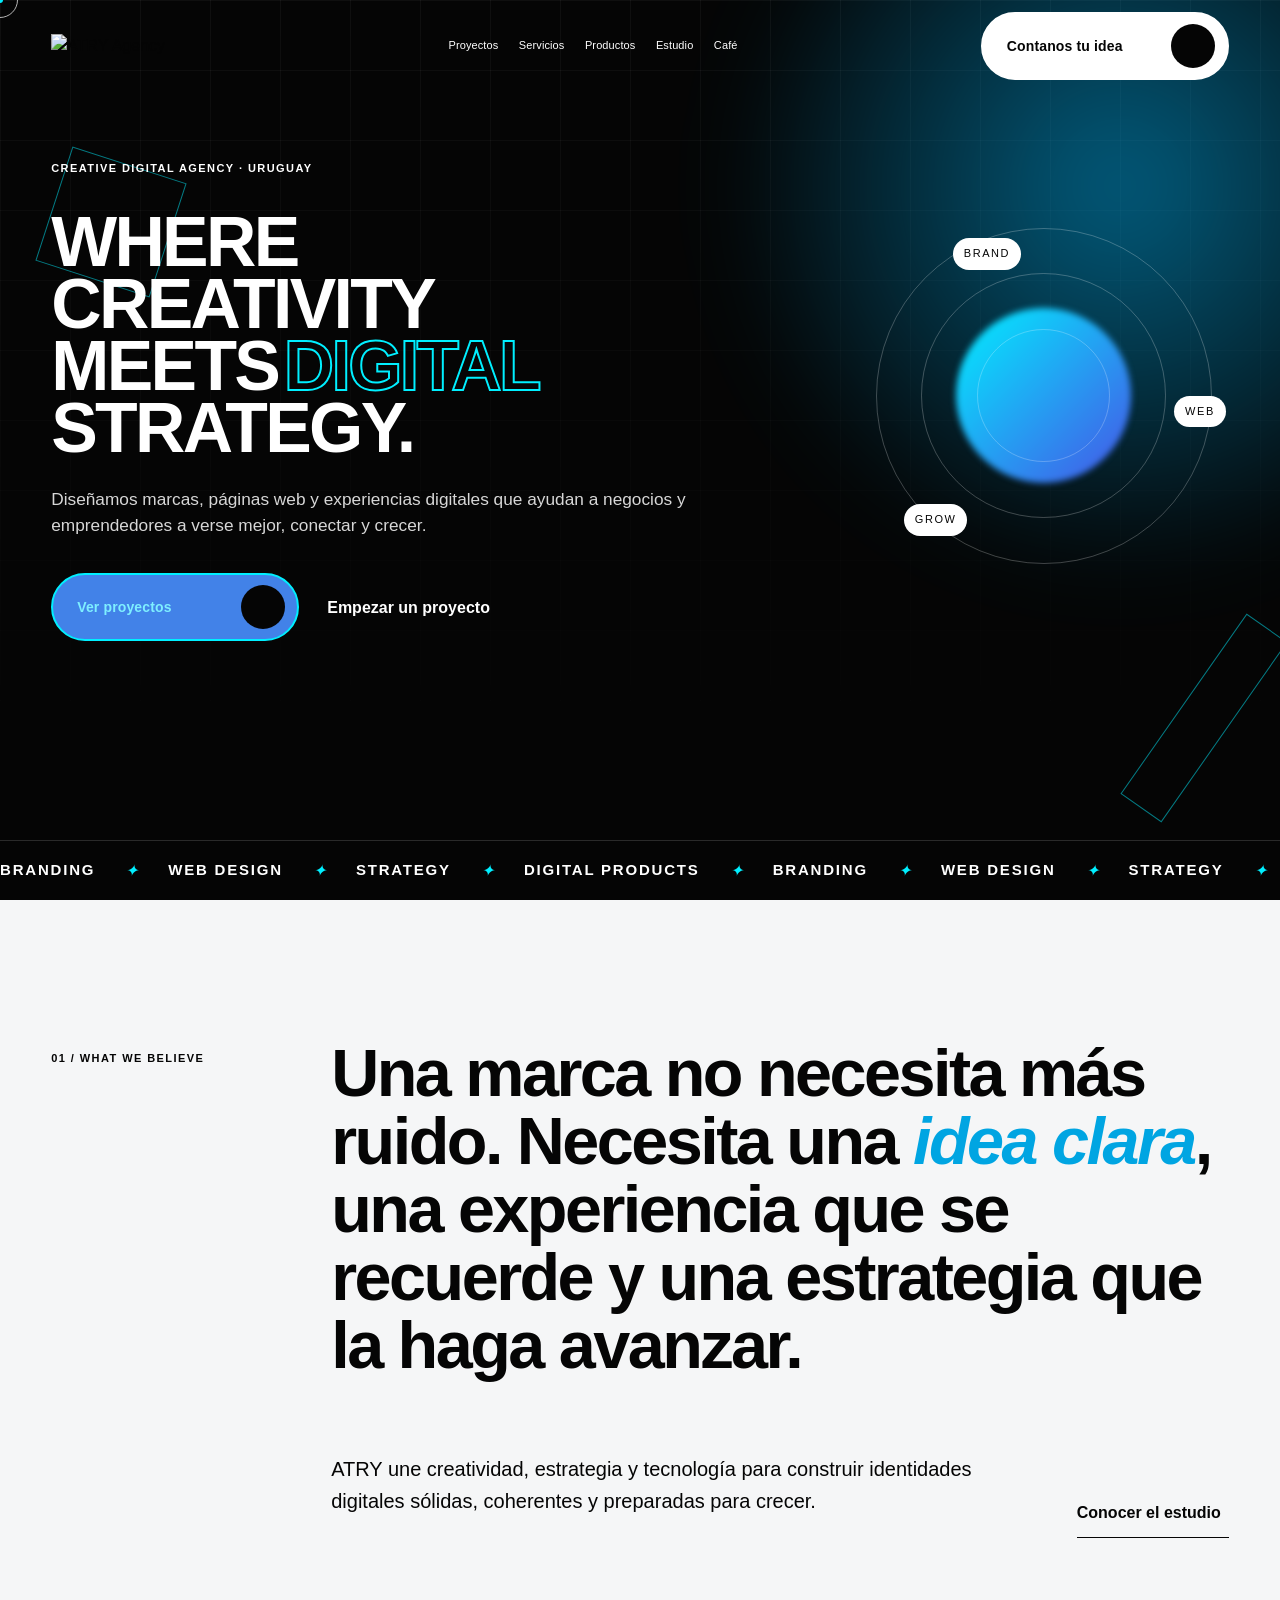
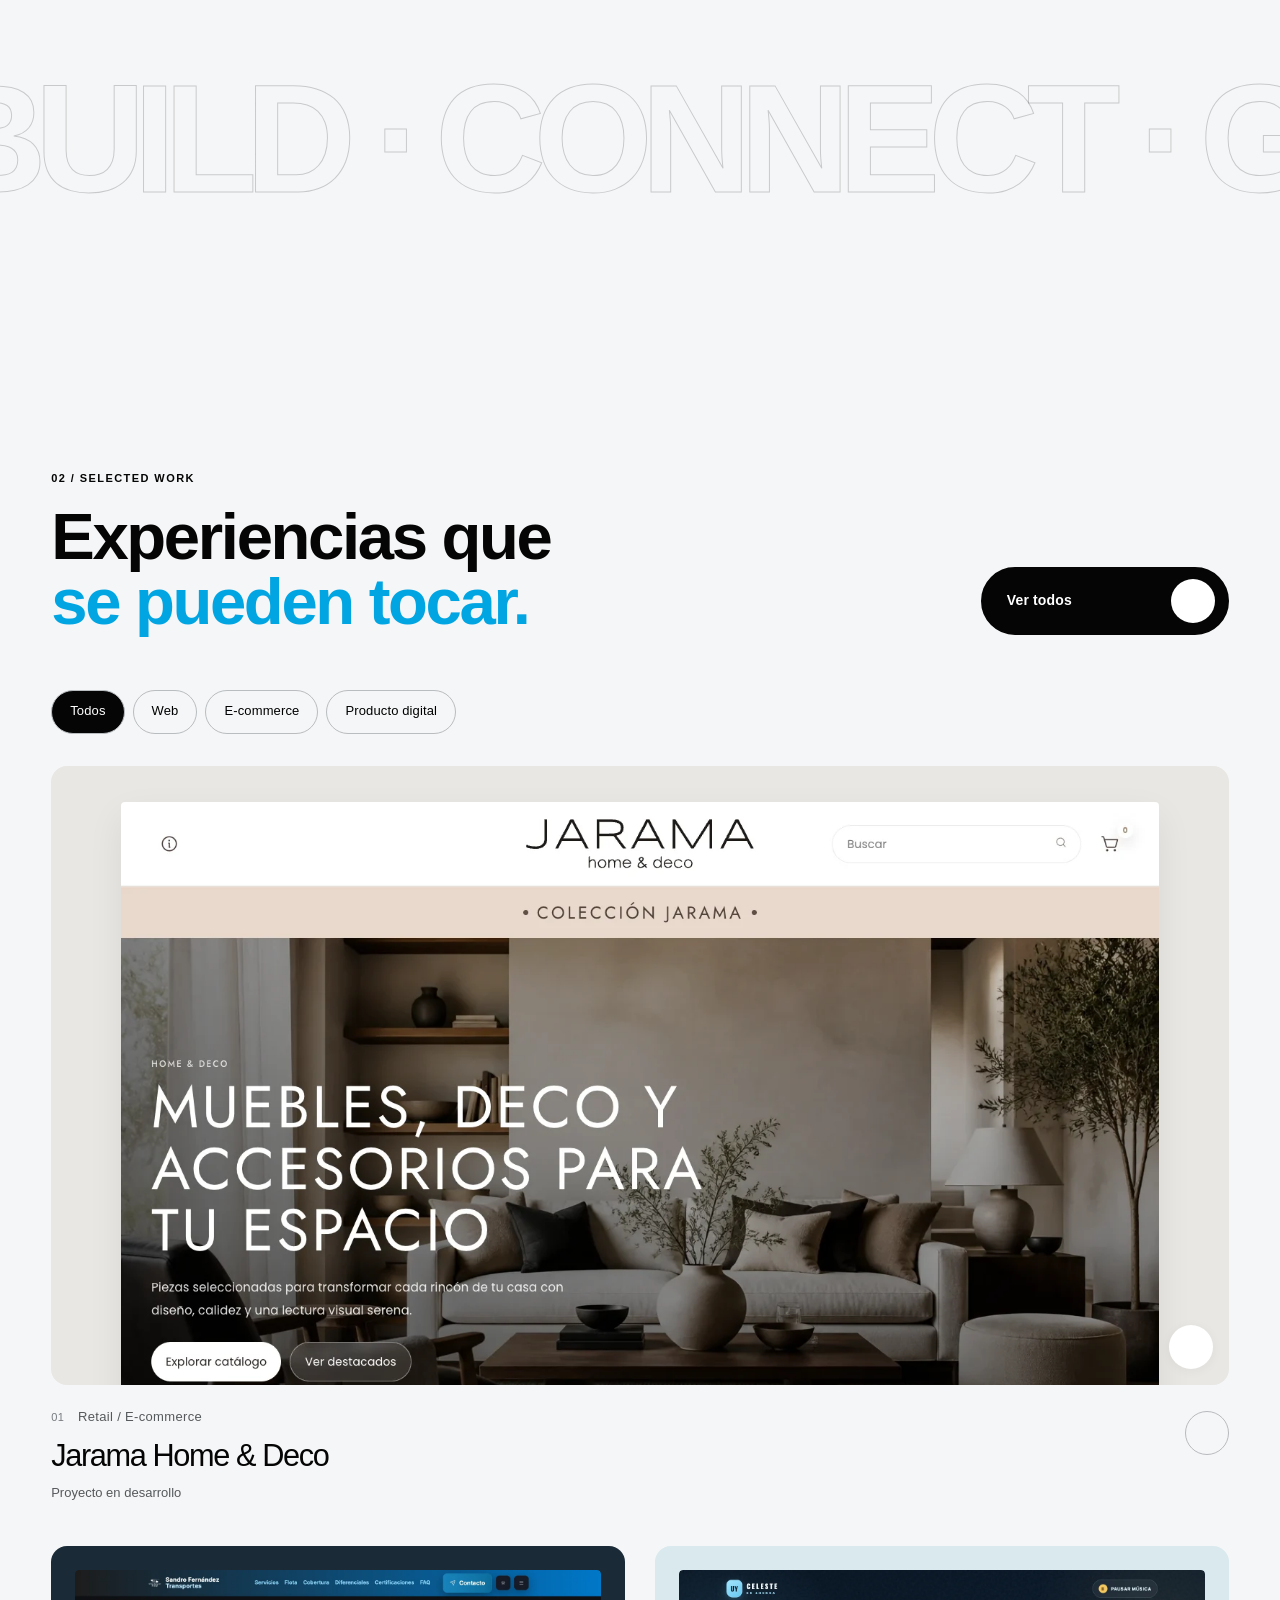
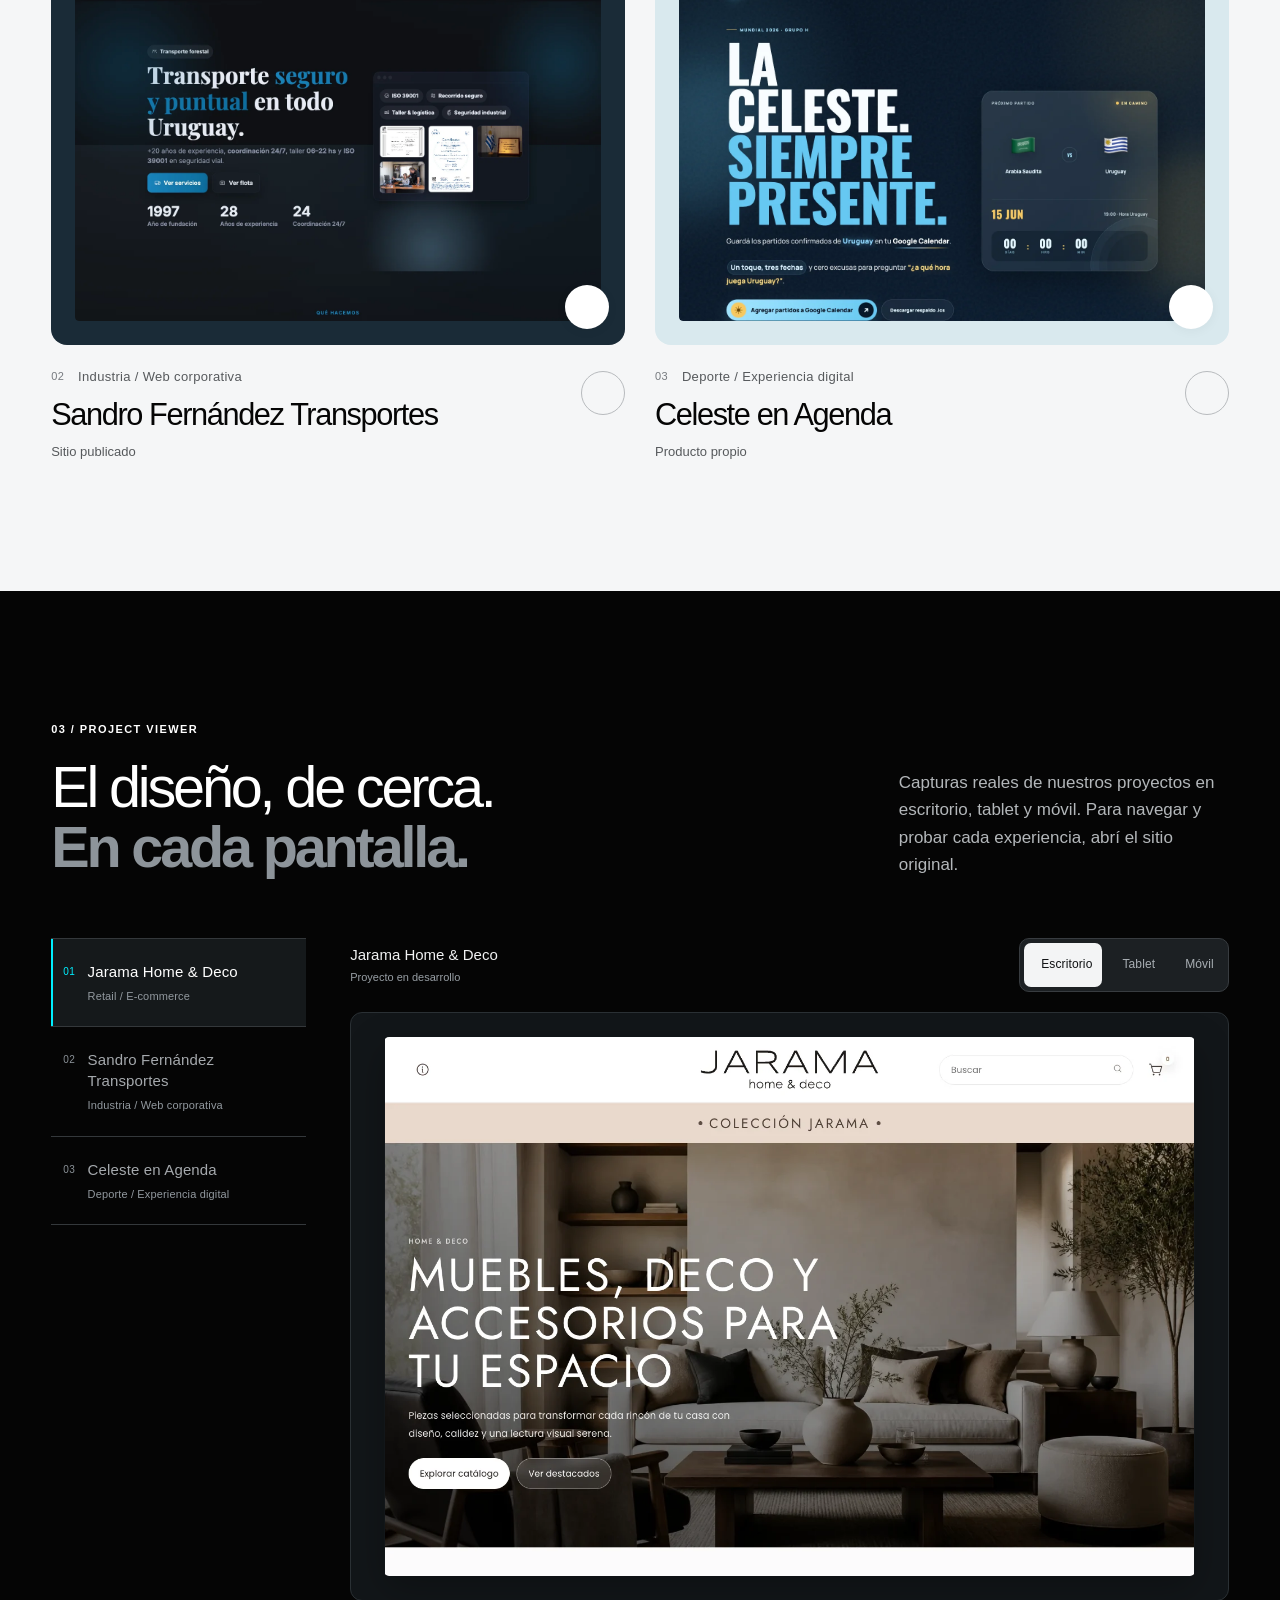
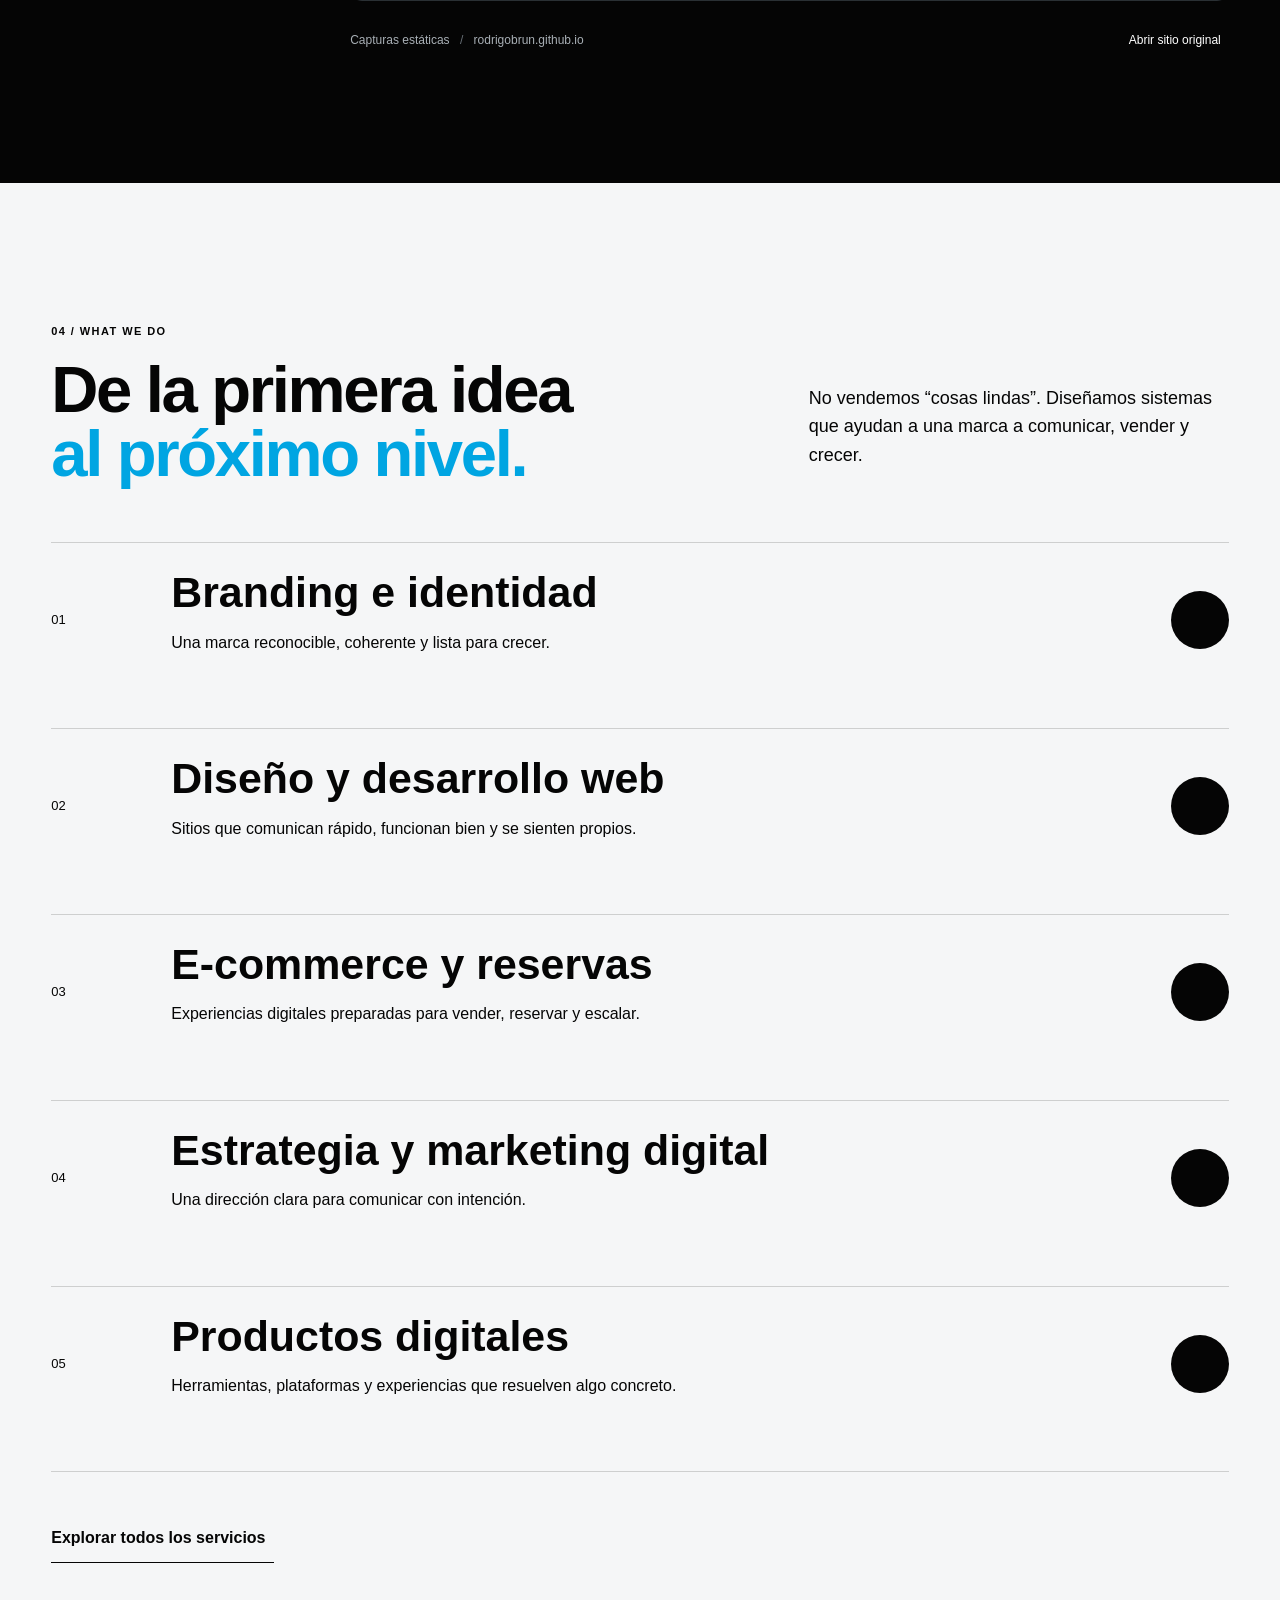
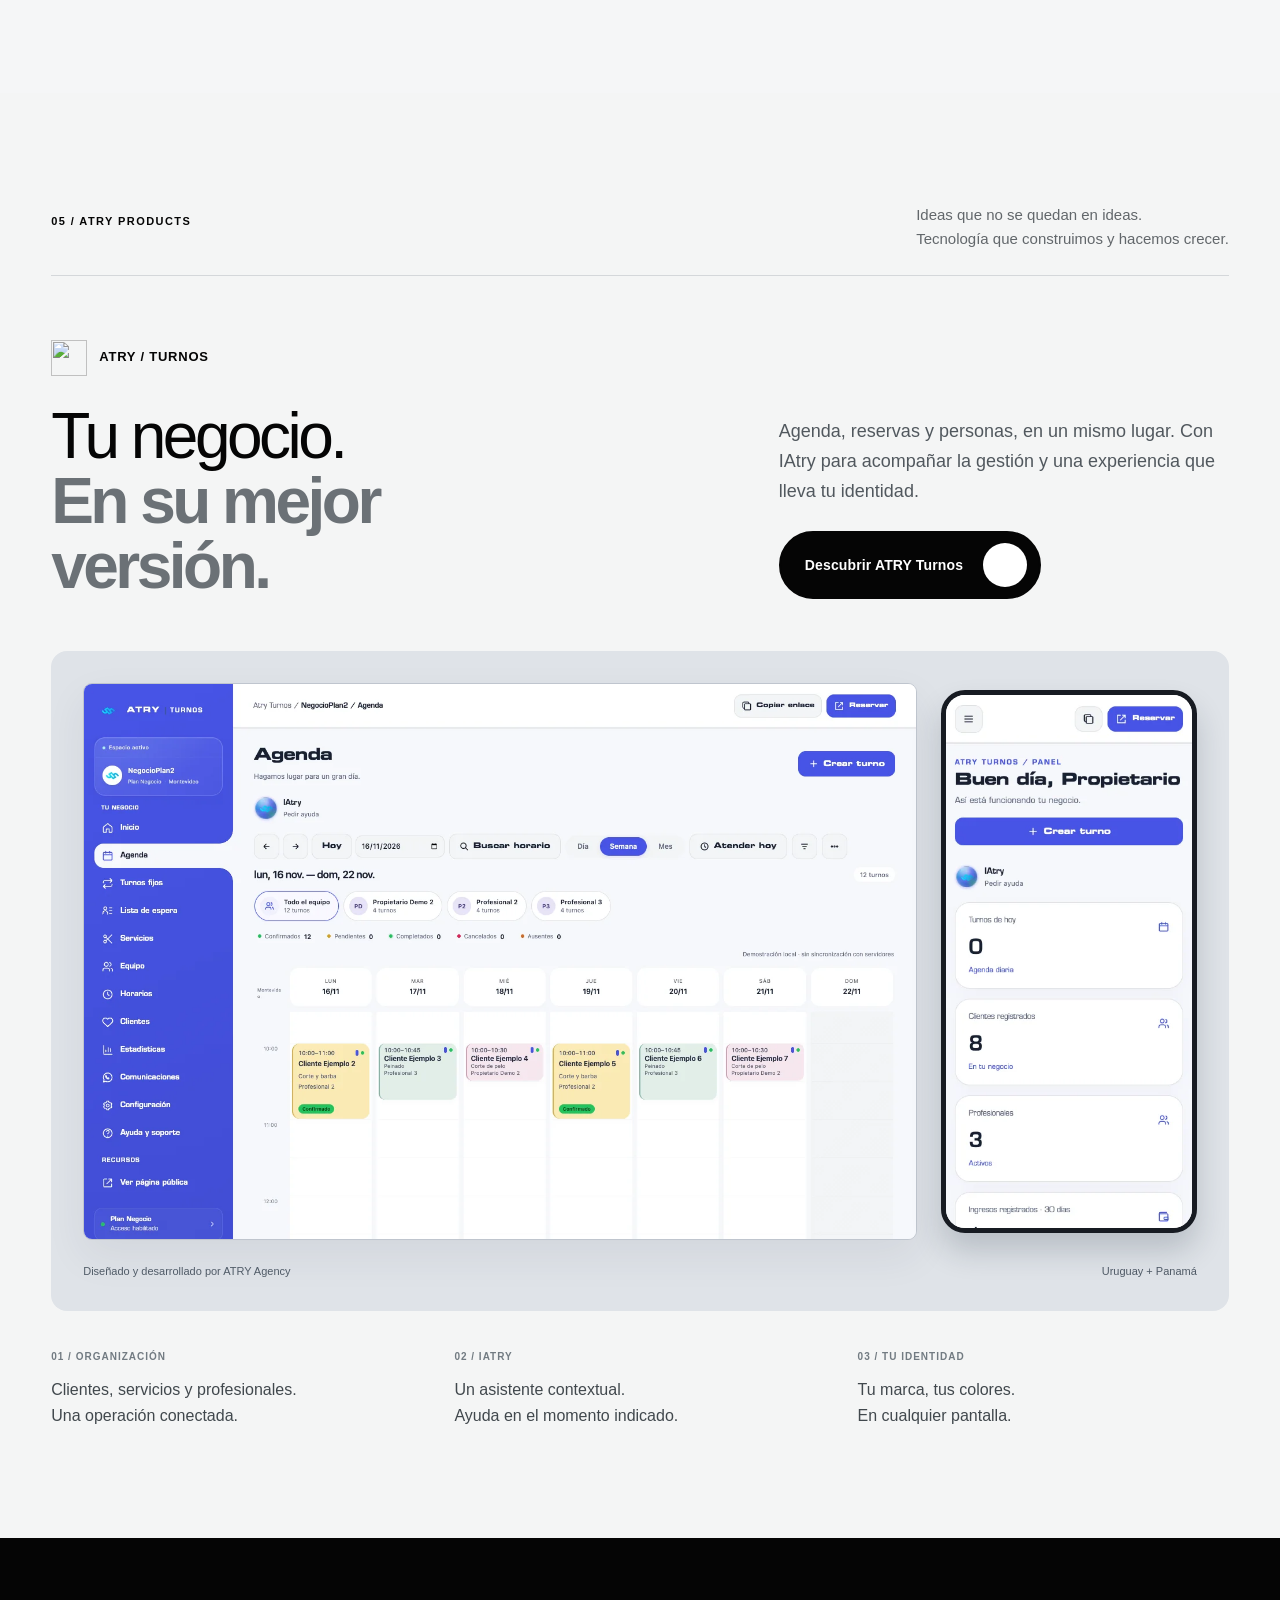
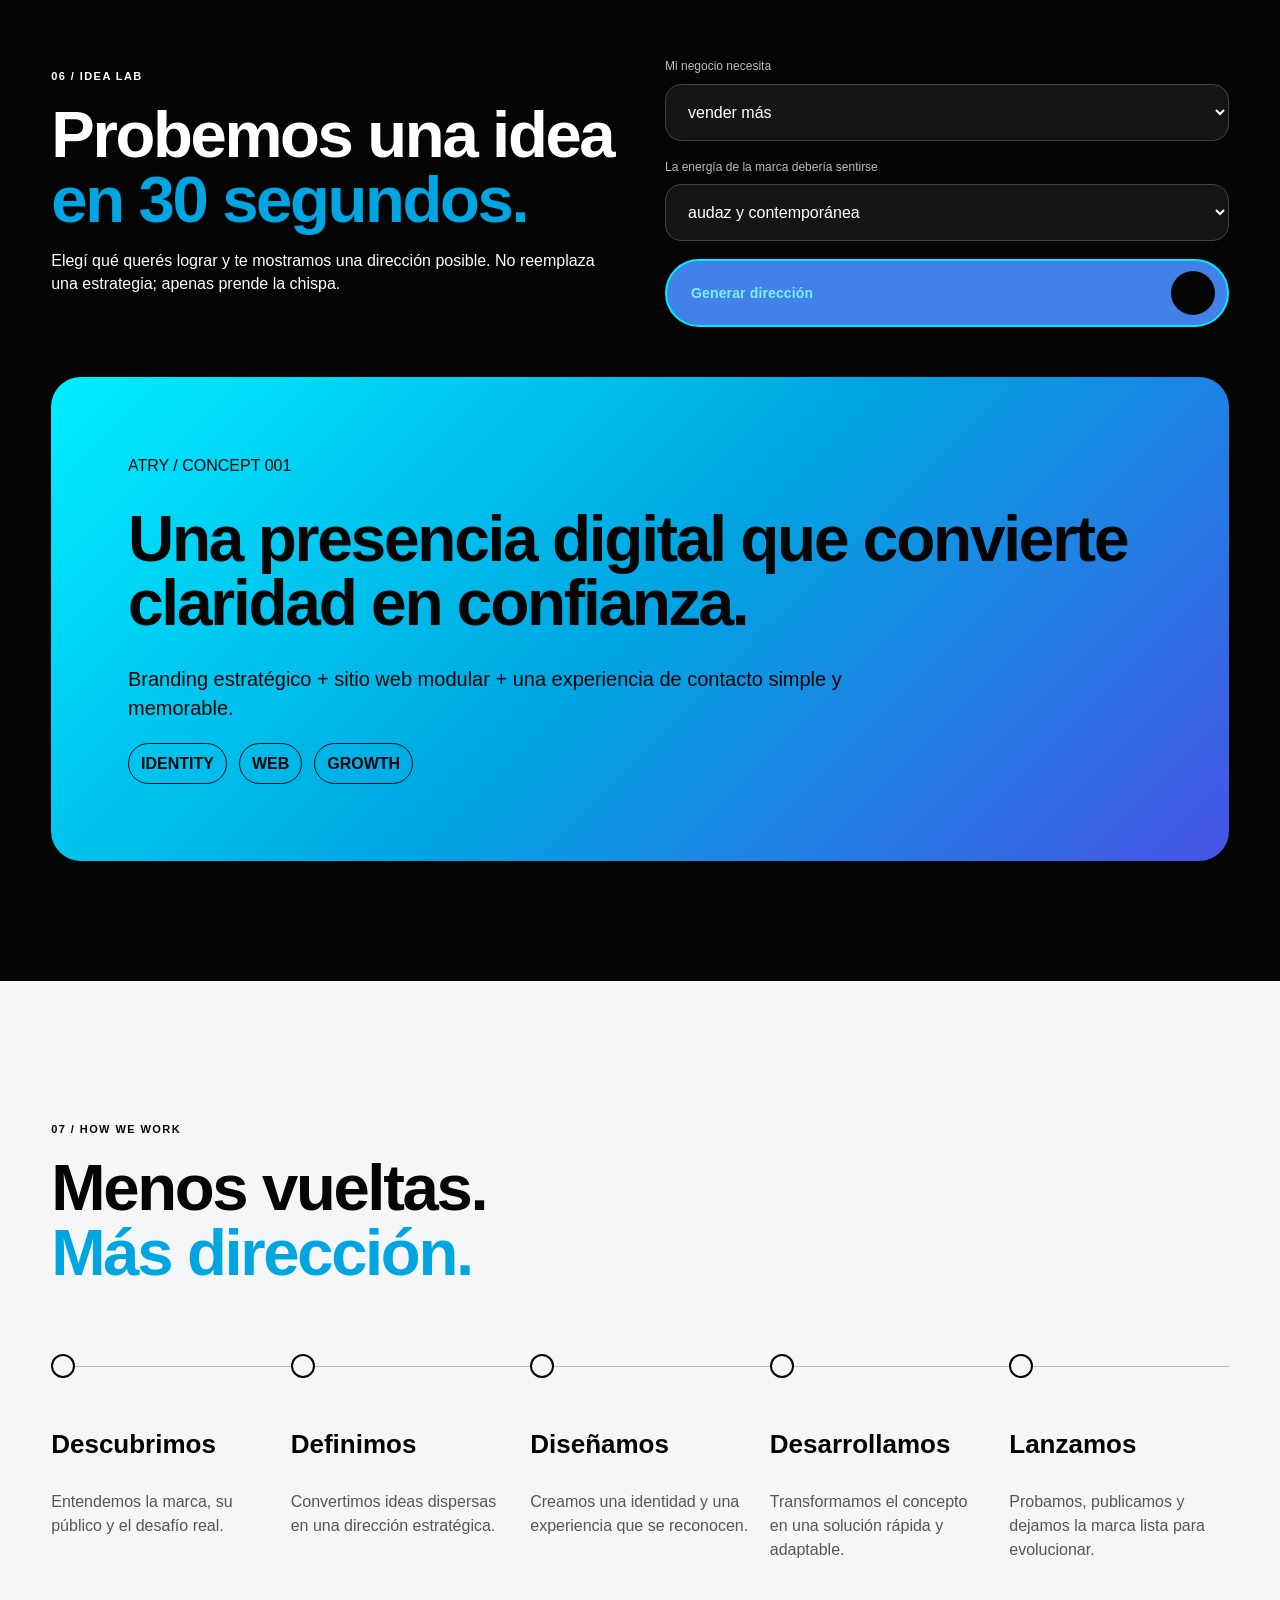
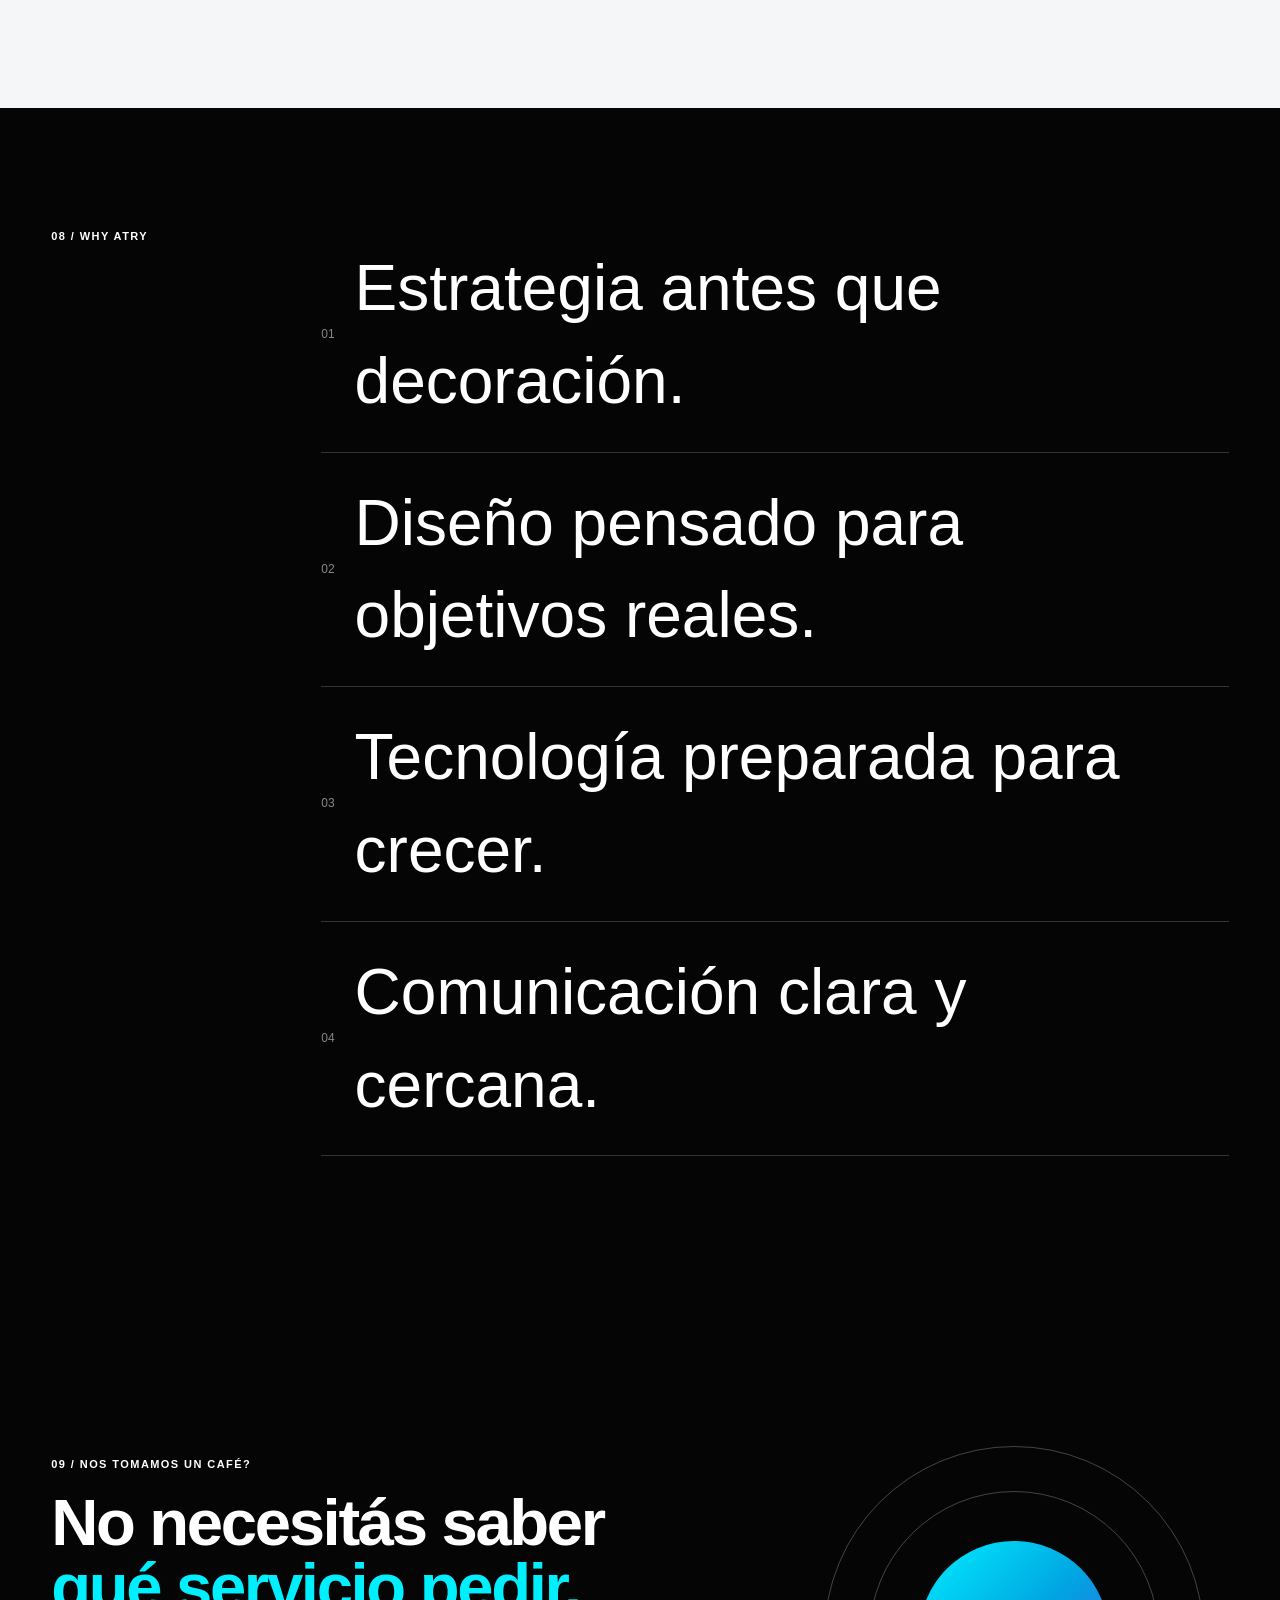
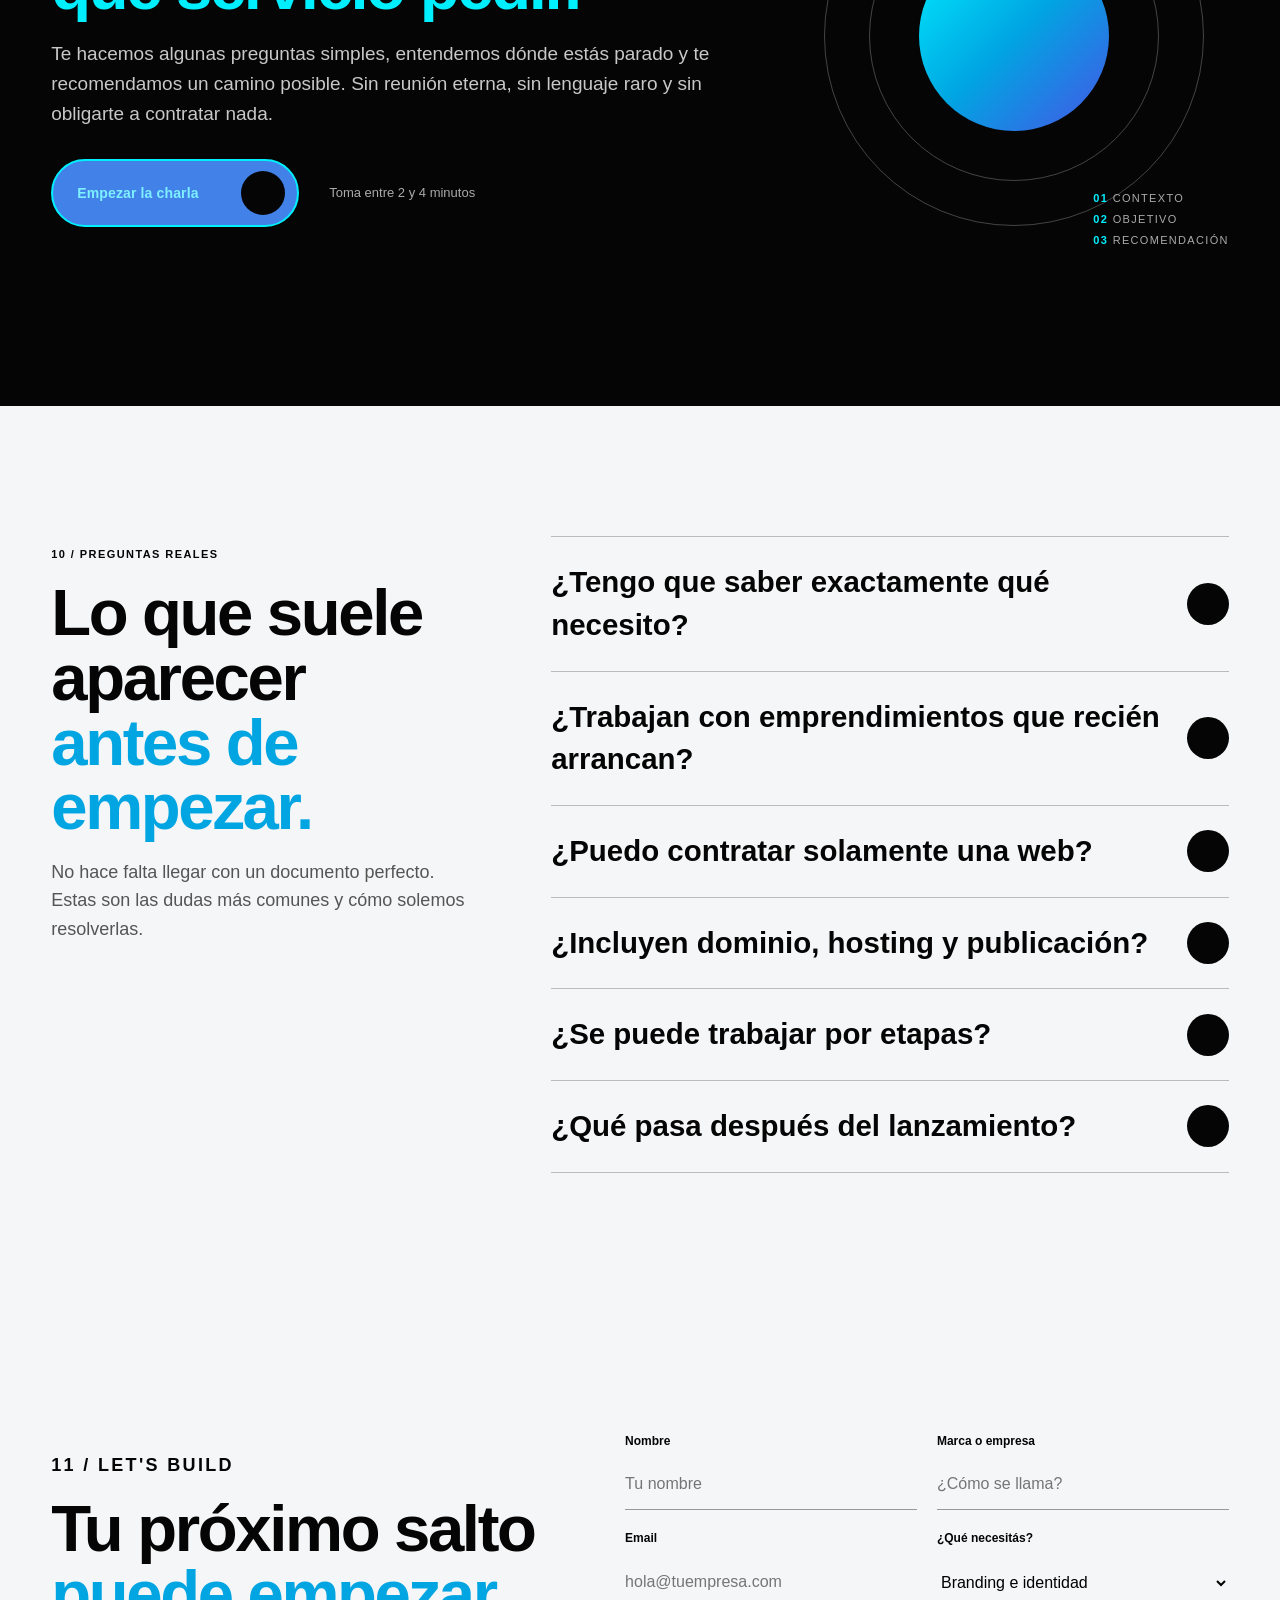
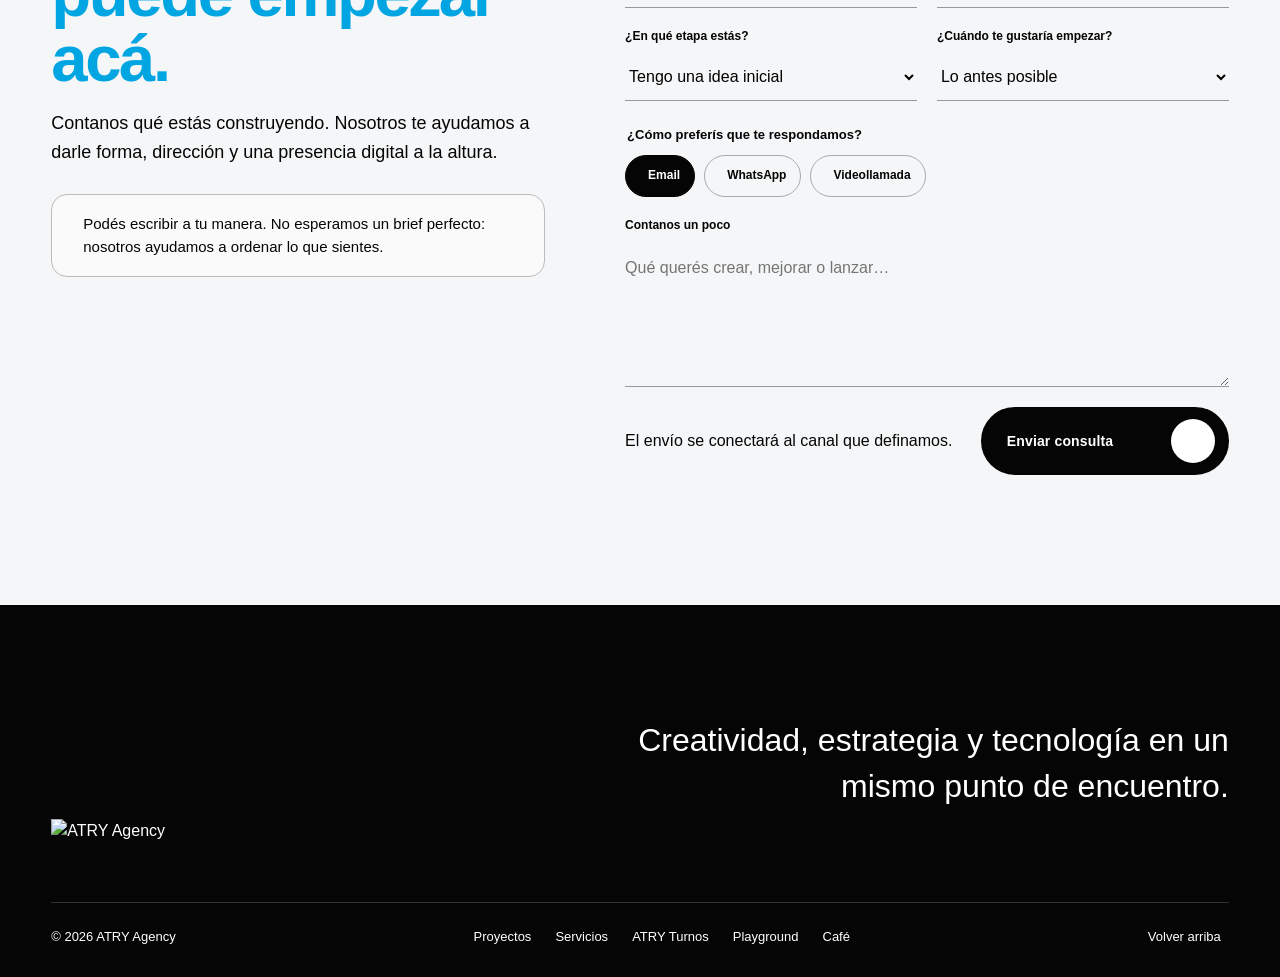
==== commit a82f3345: "Polish authentic project framing and give Turnos mobile a separate rail" ====
--- a/index.html
+++ b/index.html
@@ -193,7 +193,7 @@
          ===================================================== -->
     <section class="live-preview dark-section" id="preview" aria-labelledby="preview-title">
       <div class="container live-layout">
-        <div class="live-heading reveal"><div><p class="section-index">03 / PROJECT VIEWER</p><h2 id="preview-title">El diseño, de cerca.<br><em>En cada pantalla.</em></h2></div><p>Una mirada a nuestros proyectos, tal como se ven en escritorio, tablet y móvil. Elegí uno y explorá sus detalles.</p></div>
+        <div class="live-heading reveal"><div><p class="section-index">03 / PROJECT VIEWER</p><h2 id="preview-title">El diseño, de cerca.<br><em>En cada pantalla.</em></h2></div><p>Capturas reales de nuestros proyectos en escritorio, tablet y móvil. Para navegar y probar cada experiencia, abrí el sitio original.</p></div>
         <div class="viewer-layout">
           <div class="project-picker reveal" id="project-picker" role="group" aria-label="Seleccionar proyecto"></div>
           <div class="viewer-main reveal">
@@ -203,7 +203,7 @@
               <button data-device="mobile" type="button" aria-label="Ver en móvil"><i class="ph ph-device-mobile" aria-hidden="true"></i><span>Móvil</span></button>
             </div></div>
             <div class="viewer-stage" id="live-frame" data-device="desktop"><div class="capture-surface" id="live-capture" data-state="loading"><span data-capture-status role="status">Cargando captura…</span></div></div>
-            <div class="viewer-footer"><p>Capturas del sitio <span aria-hidden="true">/</span> <span id="live-url">rodrigobrun.github.io</span></p><a id="live-open" href="https://rodrigobrun.github.io/PruebaJarama/" target="_blank" rel="noopener noreferrer">Abrir sitio original <i class="ph ph-arrow-up-right" aria-hidden="true"></i></a></div>
+            <div class="viewer-footer"><p>Capturas estáticas <span aria-hidden="true">/</span> <span id="live-url">rodrigobrun.github.io</span></p><a id="live-open" href="https://rodrigobrun.github.io/PruebaJarama/" target="_blank" rel="noopener noreferrer">Abrir sitio original <i class="ph ph-arrow-up-right" aria-hidden="true"></i></a></div>
           </div>
         </div>
       </div>
--- a/assets/portfolio.css
+++ b/assets/portfolio.css
@@ -121,3 +121,19 @@
  .contact-grid>*{min-width:0}.contact-form :is(label,input,select,textarea,fieldset){min-width:0;max-width:100%}
  .viewer-stage[data-device=mobile]{height:auto}.viewer-stage[data-device=mobile] .capture-surface{width:min(100%,390px);height:auto;aspect-ratio:390/844}
 }
+/* Final framing polish: retain complete secondary captures and give the phone its own space. */
+:is(.work,.archive) [data-project-id=sandro] .project-visual,
+:is(.work,.archive) [data-project-id=celeste] .project-visual{aspect-ratio:auto}
+:is(.work,.archive) :is([data-project-id=sandro],[data-project-id=celeste]) .project-visual picture{display:block;aspect-ratio:1440/960;overflow:hidden;border-radius:4px}
+:is(.work,.archive) :is([data-project-id=sandro],[data-project-id=celeste]) .project-visual img{width:100%;height:100%;object-fit:contain}
+.turnos-product-stage{display:grid;grid-template-columns:minmax(0,1fr) clamp(200px,20vw,260px);align-items:center;gap:24px;padding:32px}
+.turnos-mobile-capture{position:relative;inset:auto;width:100%;max-width:none;justify-self:end}
+.turnos-product-stage figcaption{grid-column:1/-1;padding:0}
+@media(max-width:1100px){.turnos-product-stage{grid-template-columns:minmax(0,1fr) 22%;gap:20px;padding:24px}}
+@media(max-width:780px){
+ :is(.work,.archive) :is([data-project-id=sandro],[data-project-id=celeste]) .project-visual picture{aspect-ratio:.85}
+ :is(.work,.archive) :is([data-project-id=sandro],[data-project-id=celeste]) .project-visual img{object-fit:cover;object-position:top}
+ .turnos-product-stage{grid-template-columns:minmax(0,1fr) 32%;gap:14px;padding:15px}
+ .turnos-product-stage figcaption{font-size:9px}
+}
+@media(min-width:601px) and (max-width:1000px){:is(.work,.archive) :is([data-project-id=sandro],[data-project-id=celeste]) .project-visual picture{aspect-ratio:1.5}:is(.work,.archive) :is([data-project-id=sandro],[data-project-id=celeste]) .project-visual img{object-fit:cover;object-position:top}}
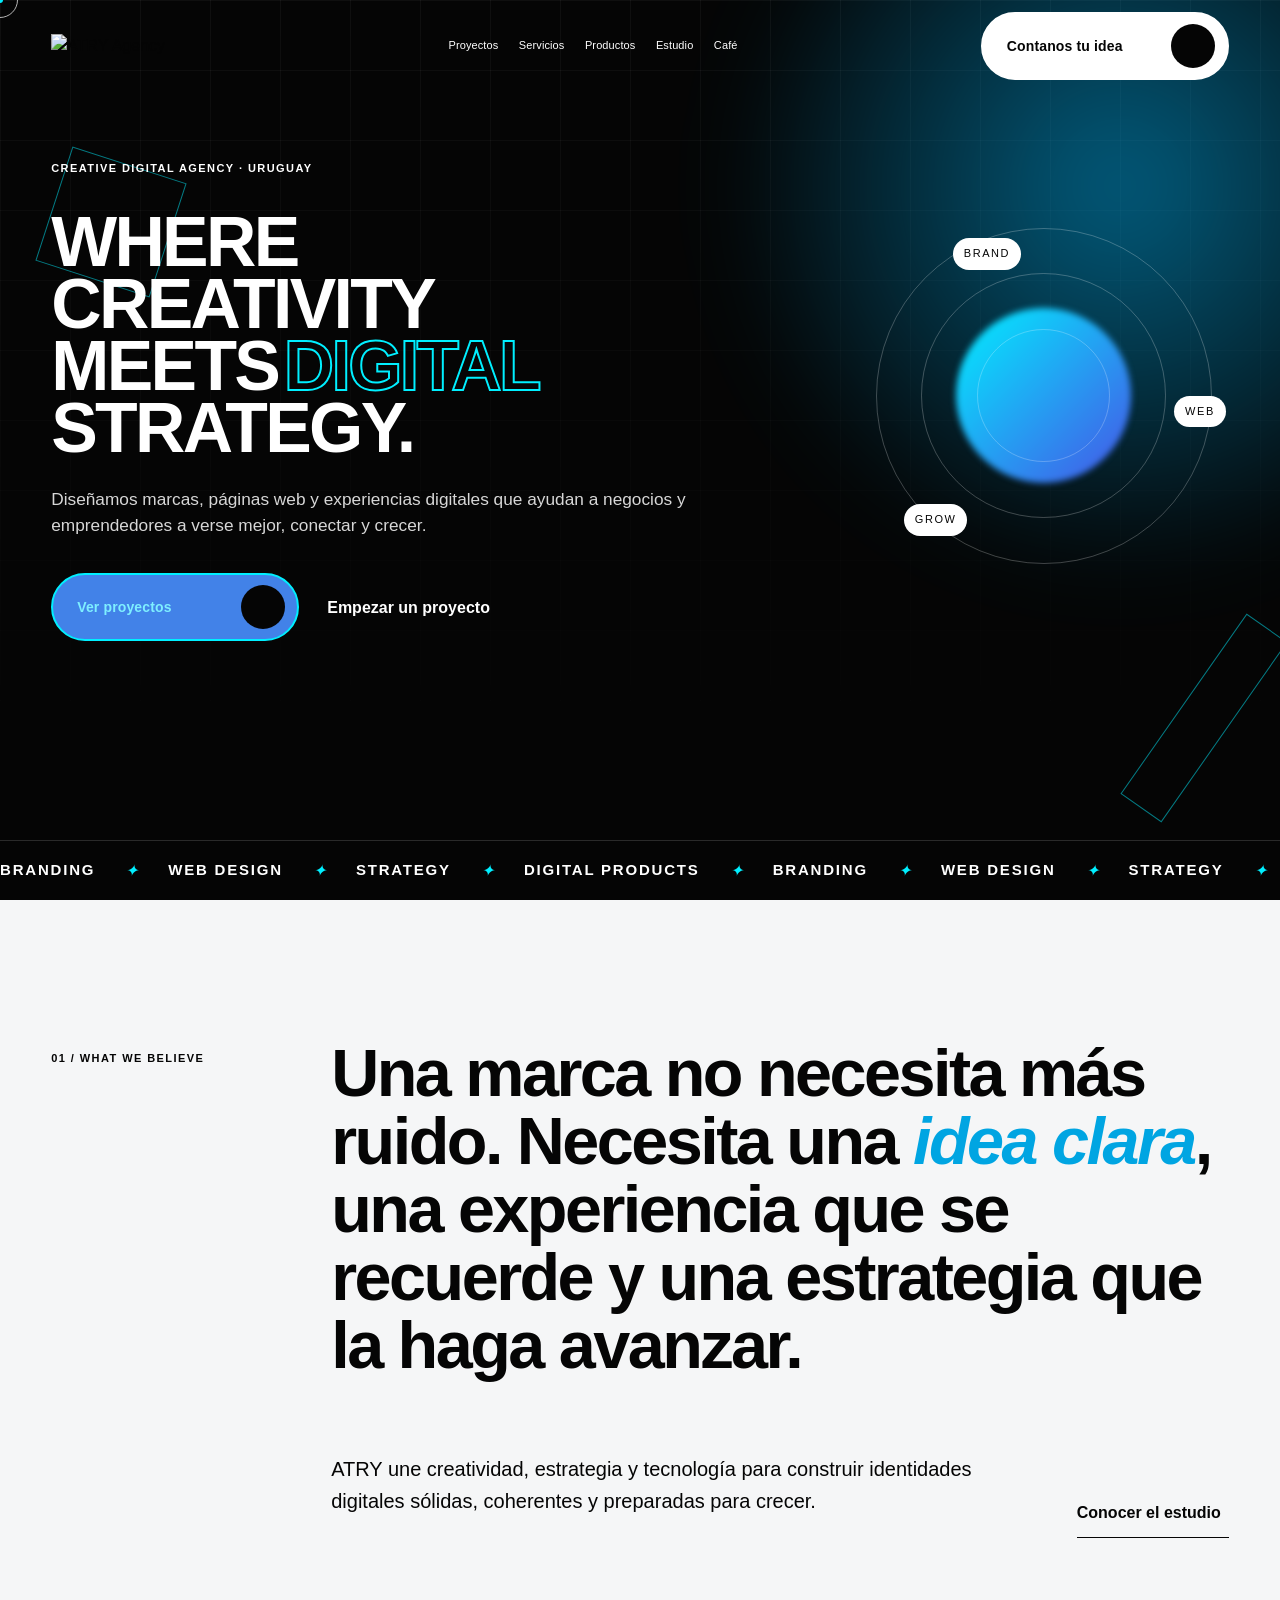
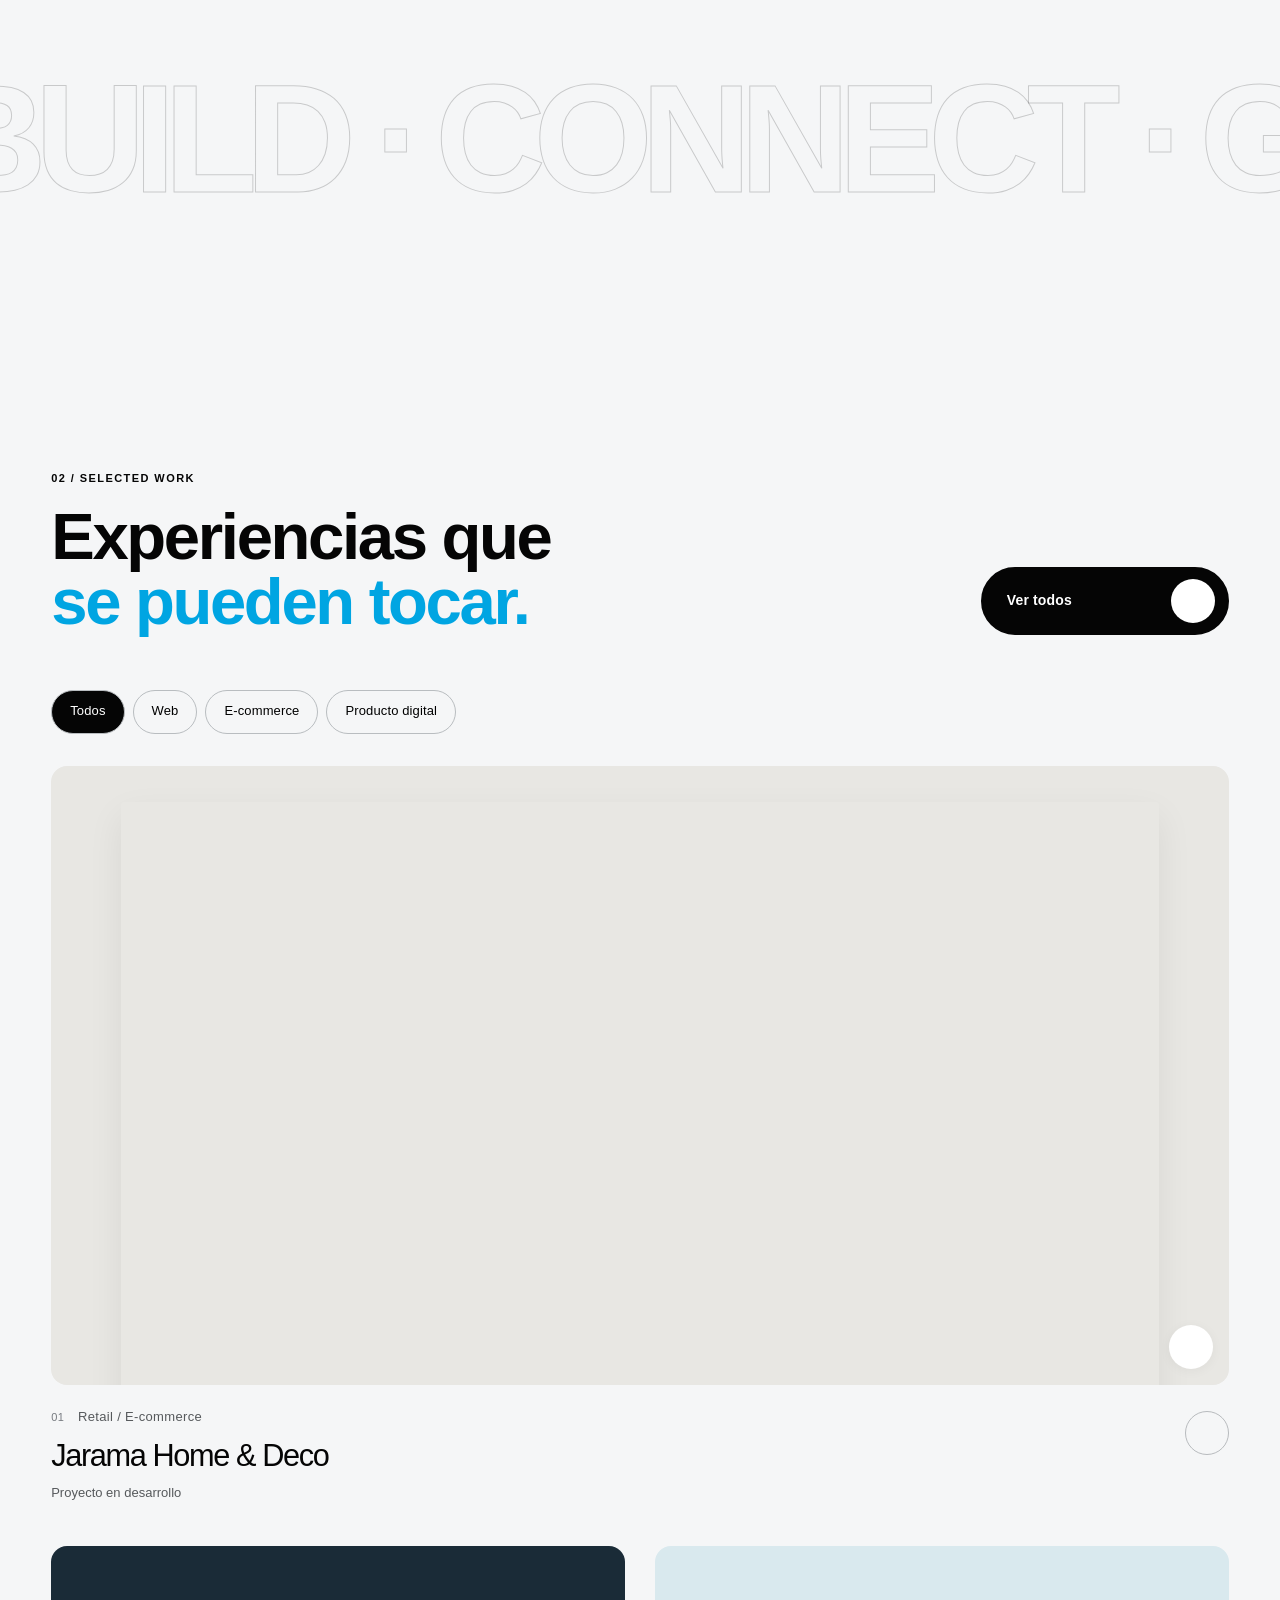
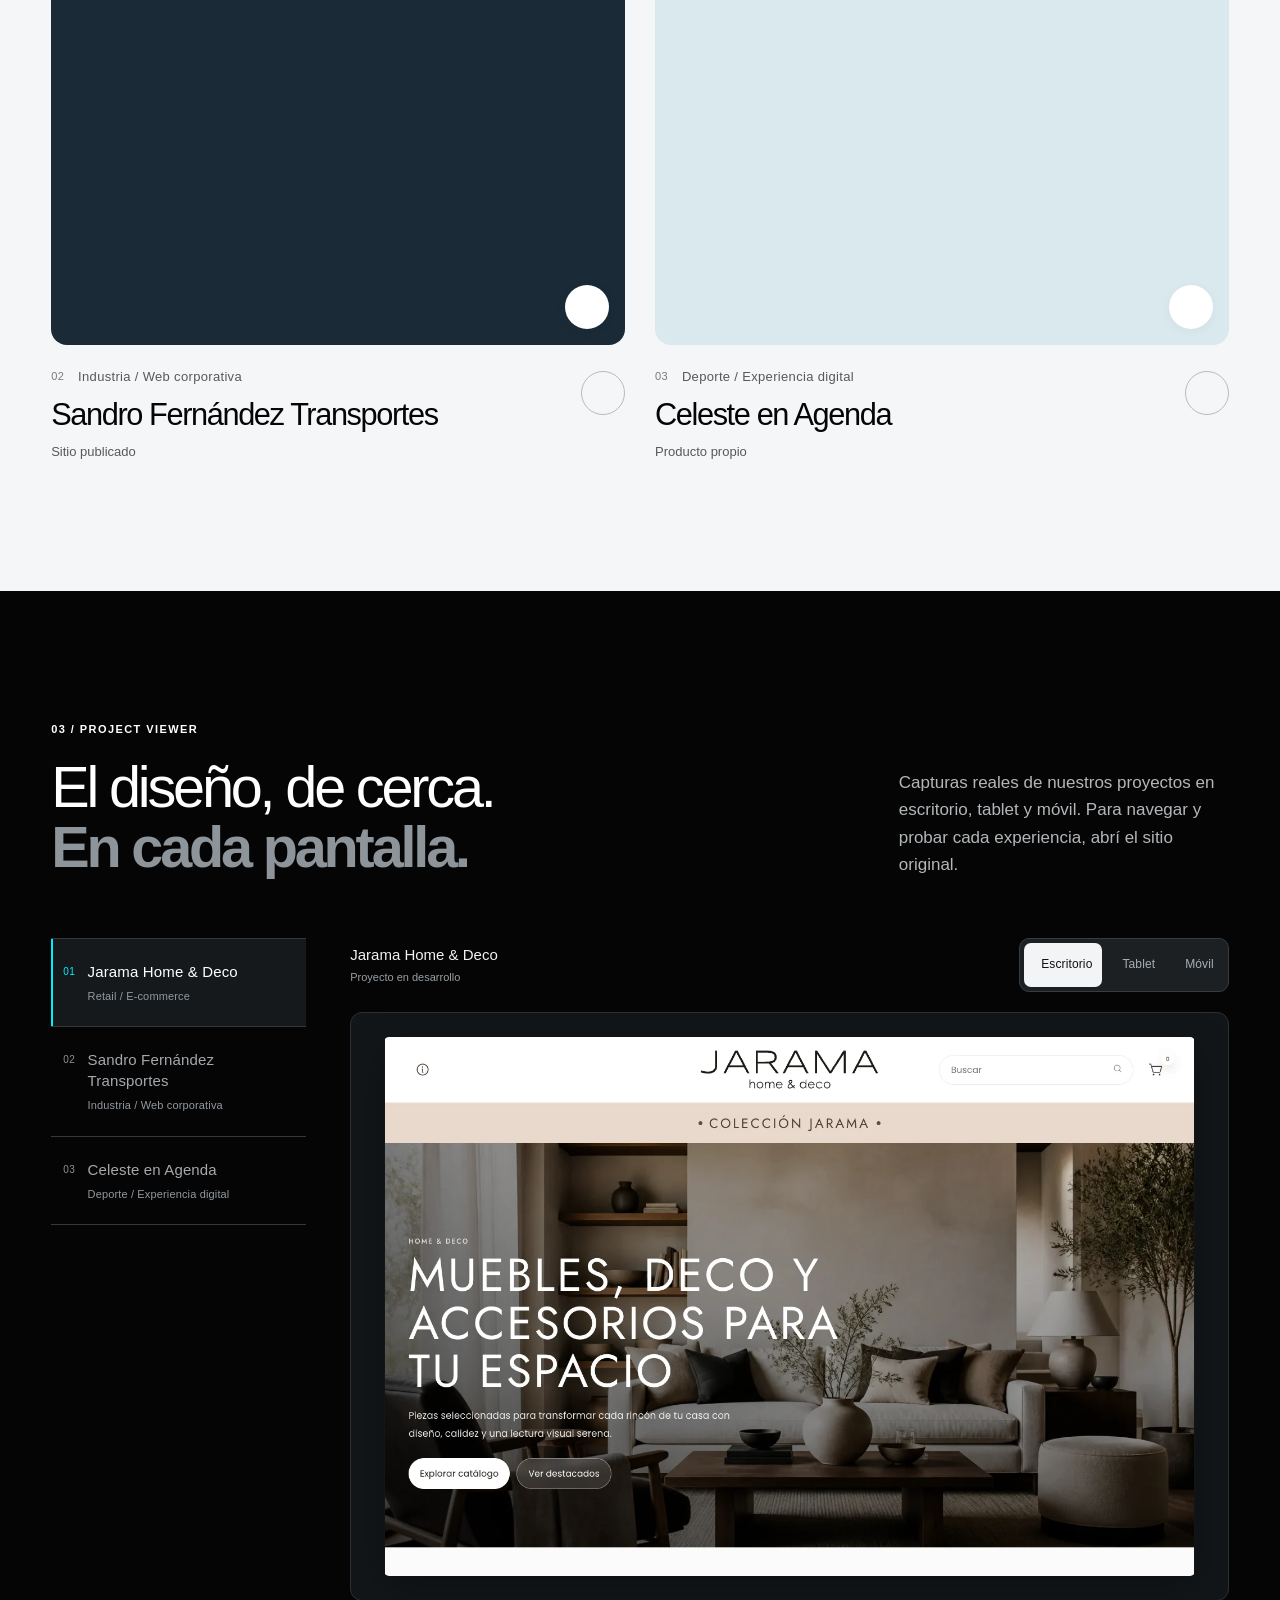
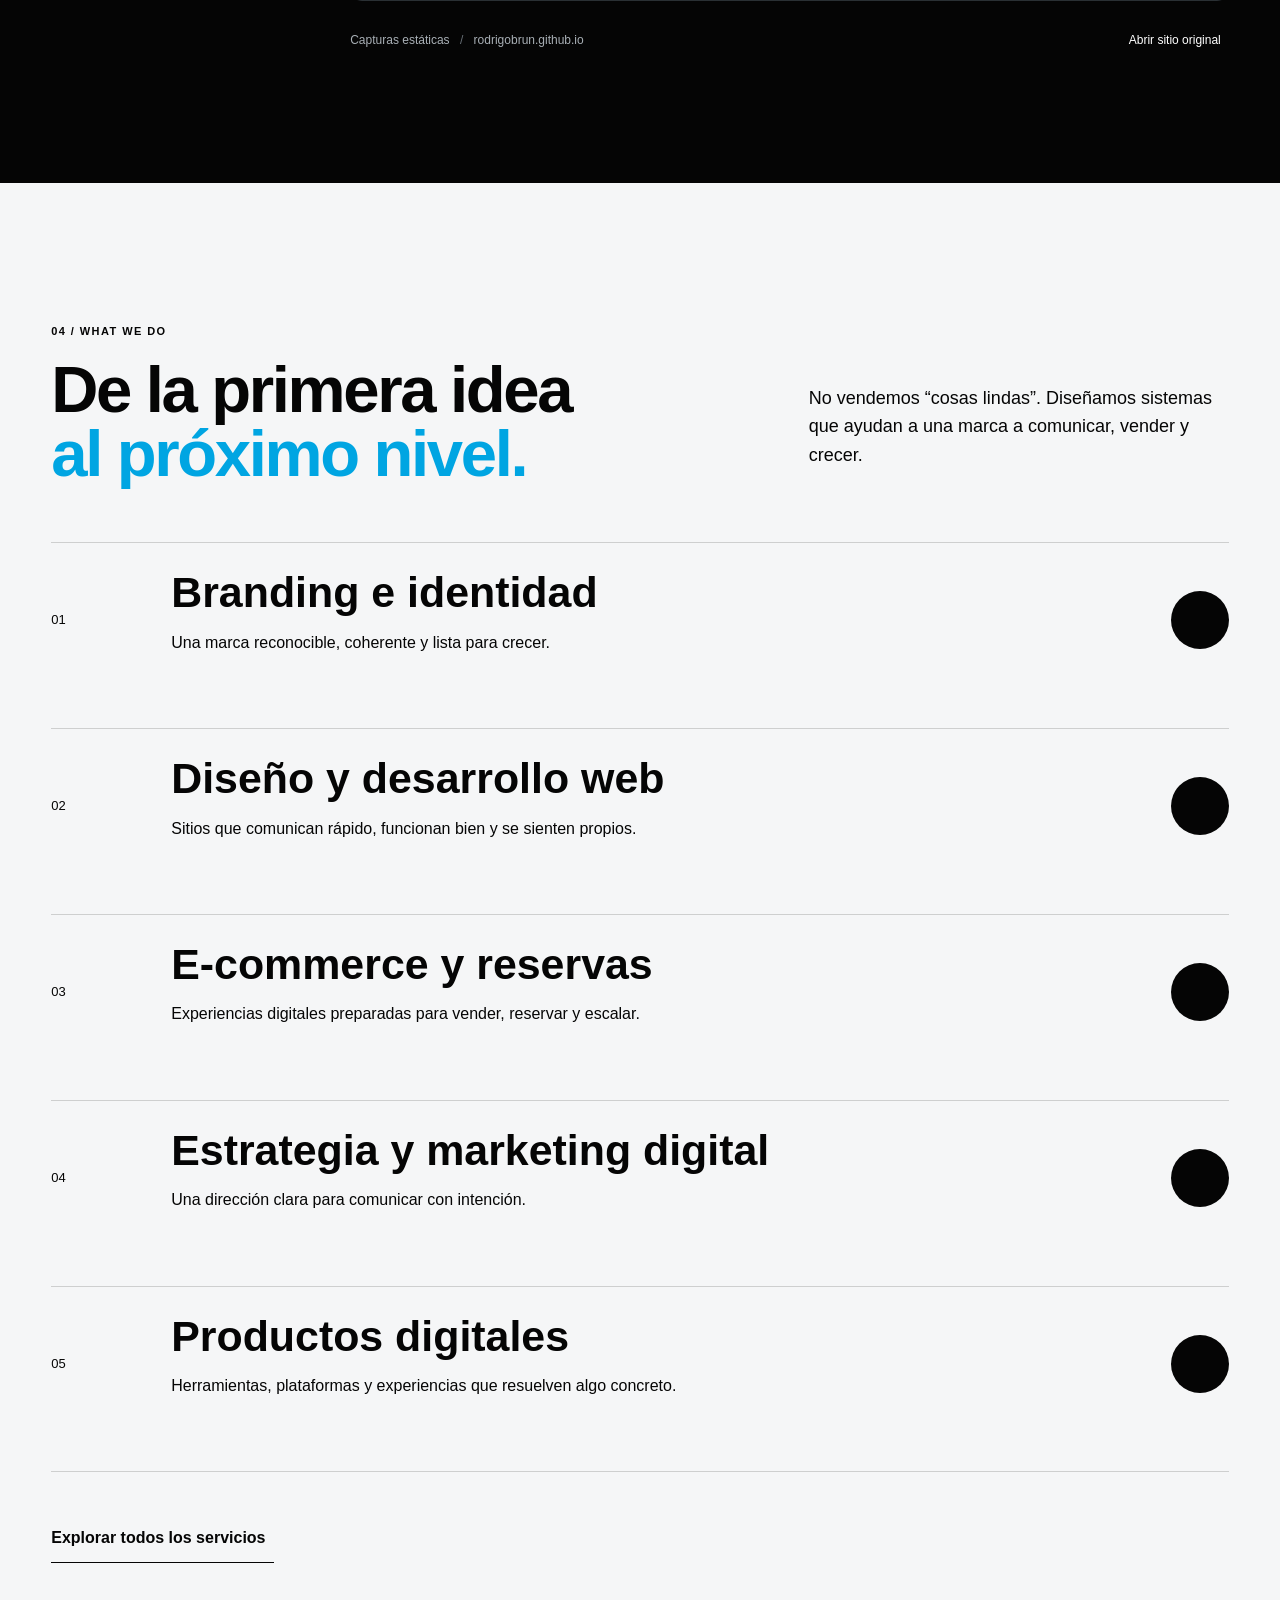
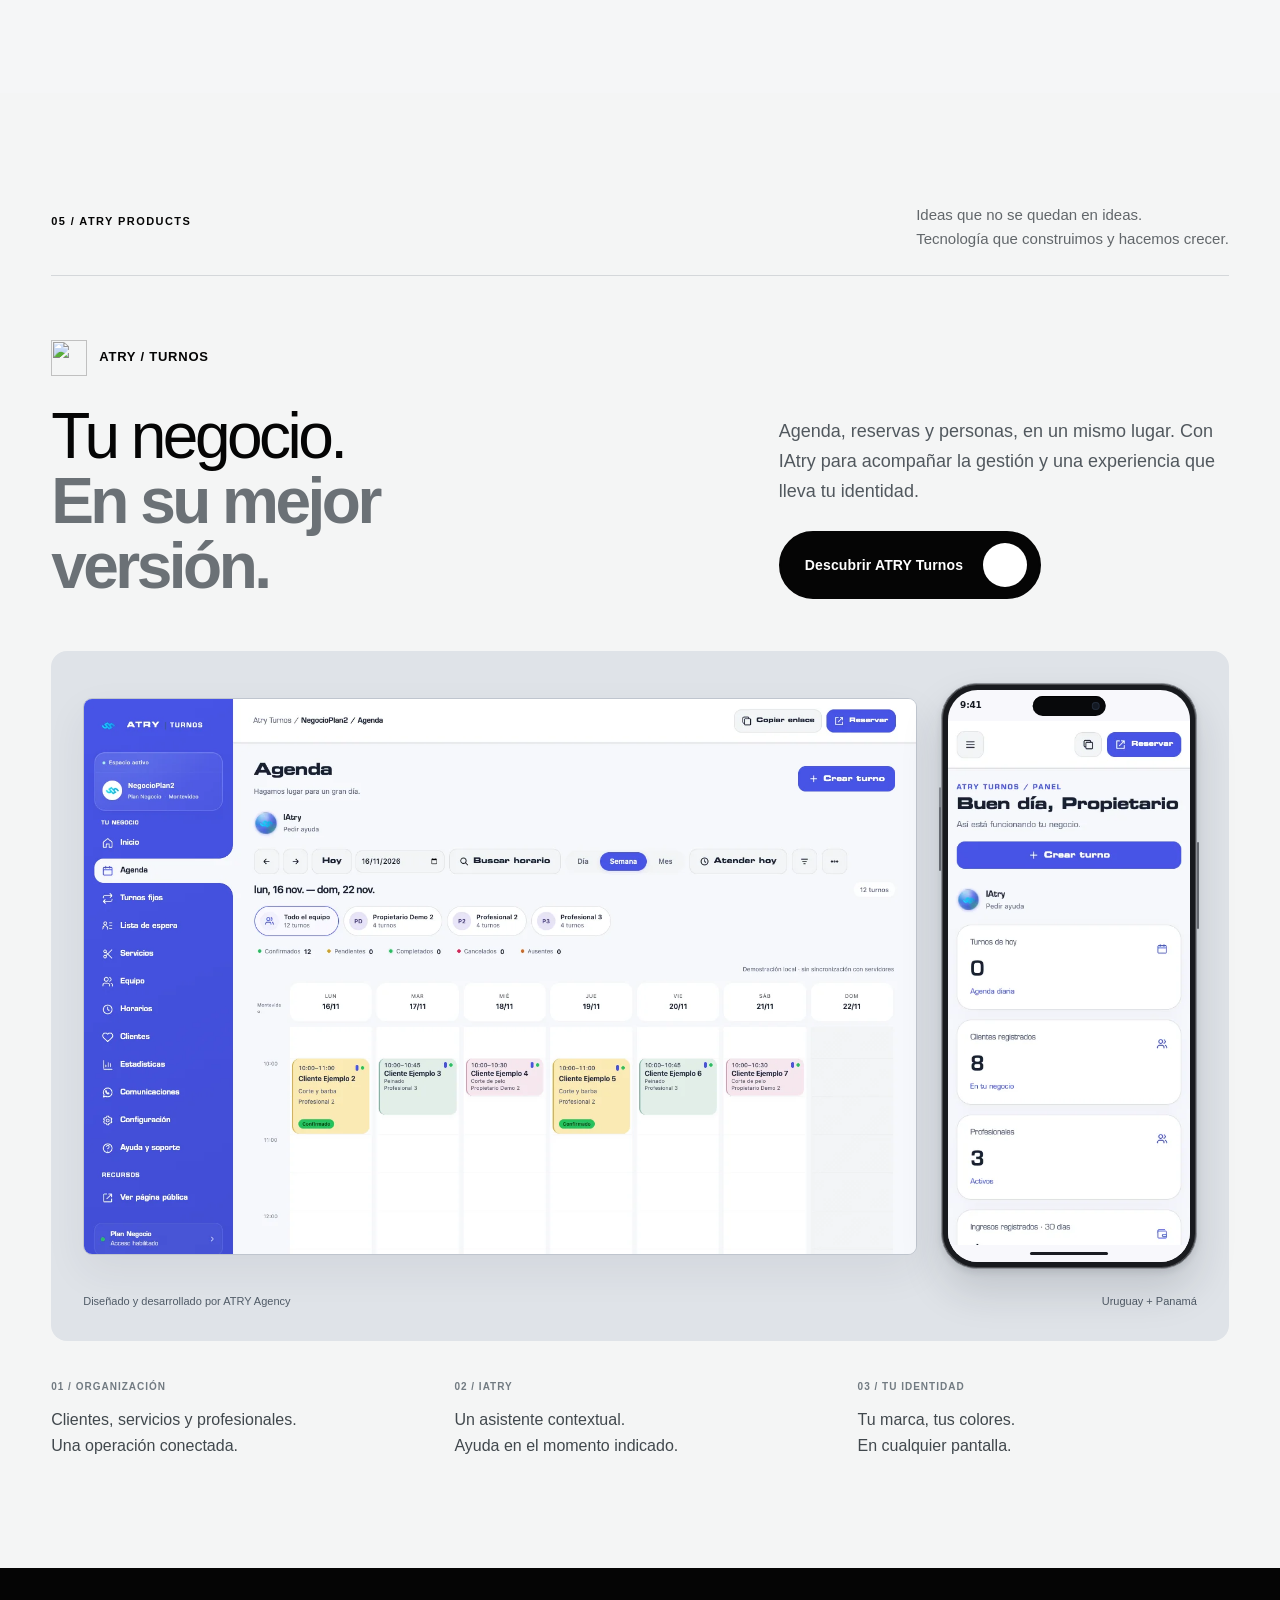
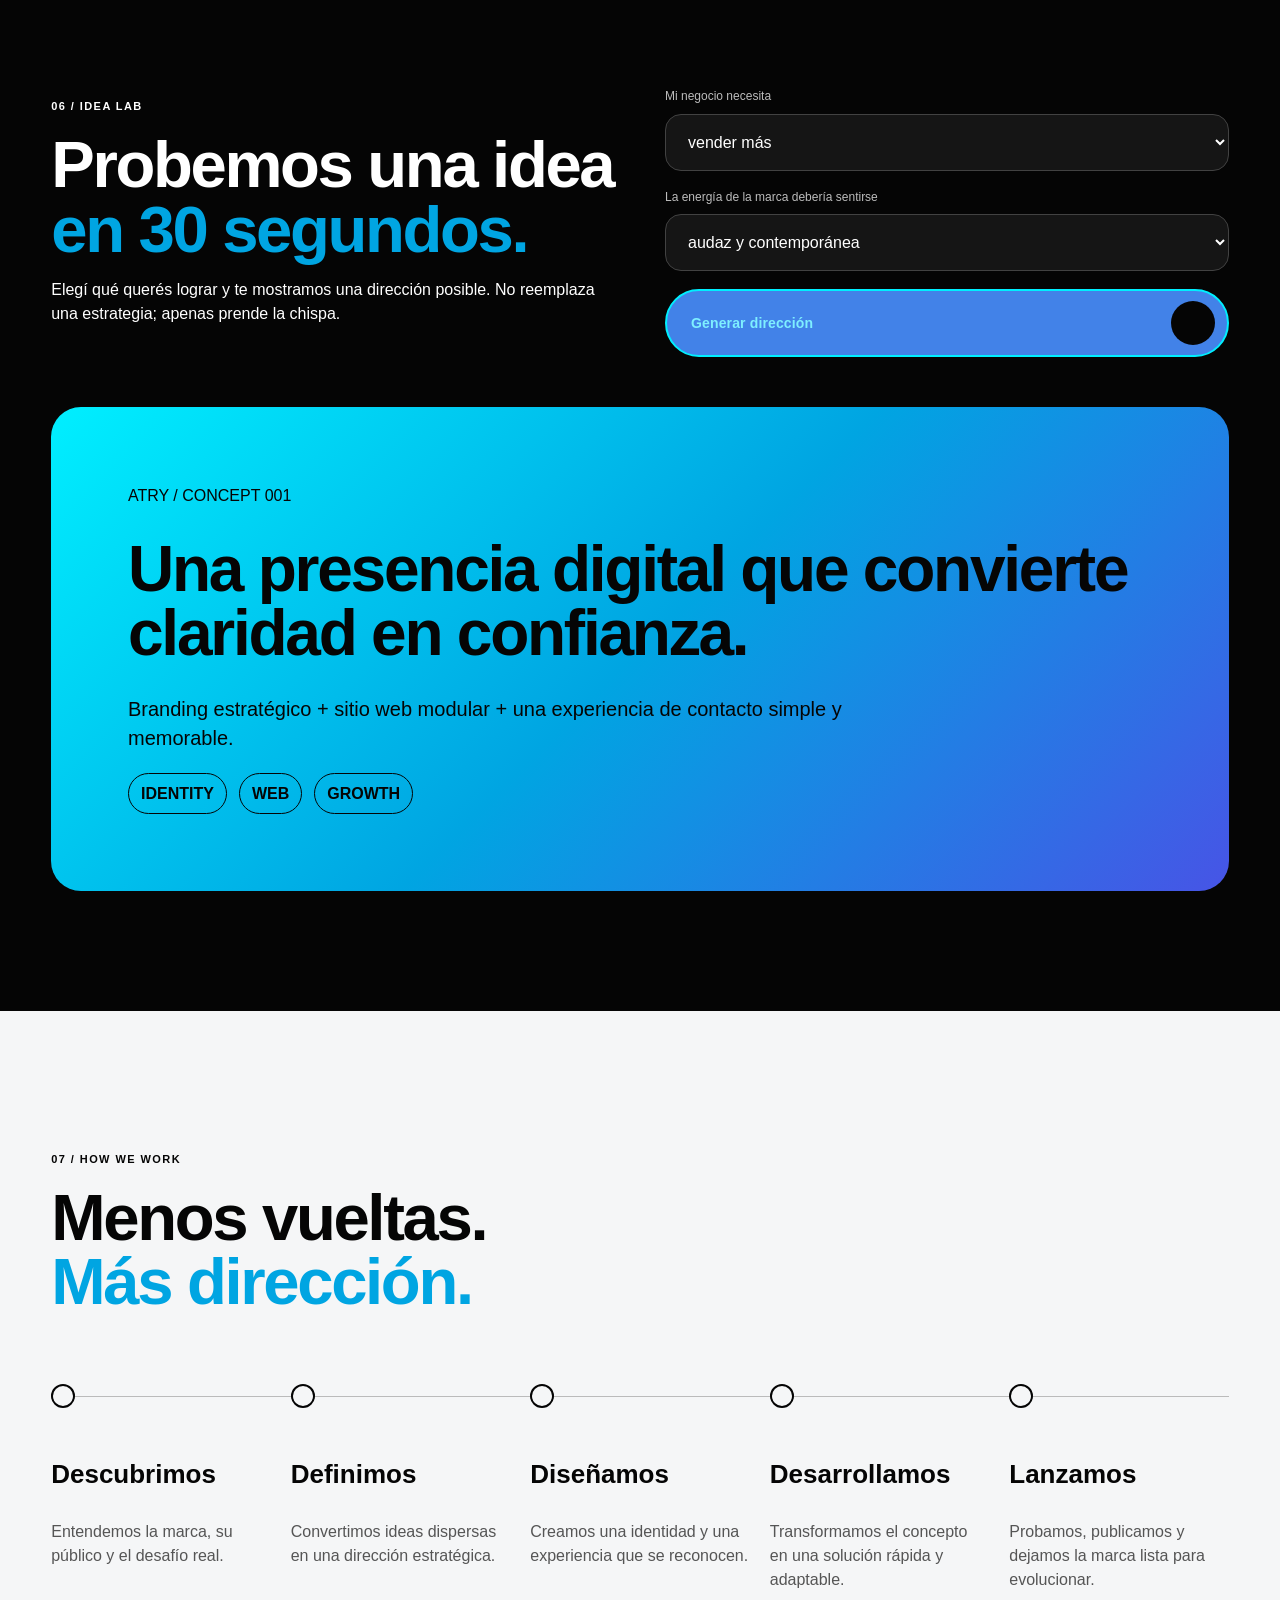
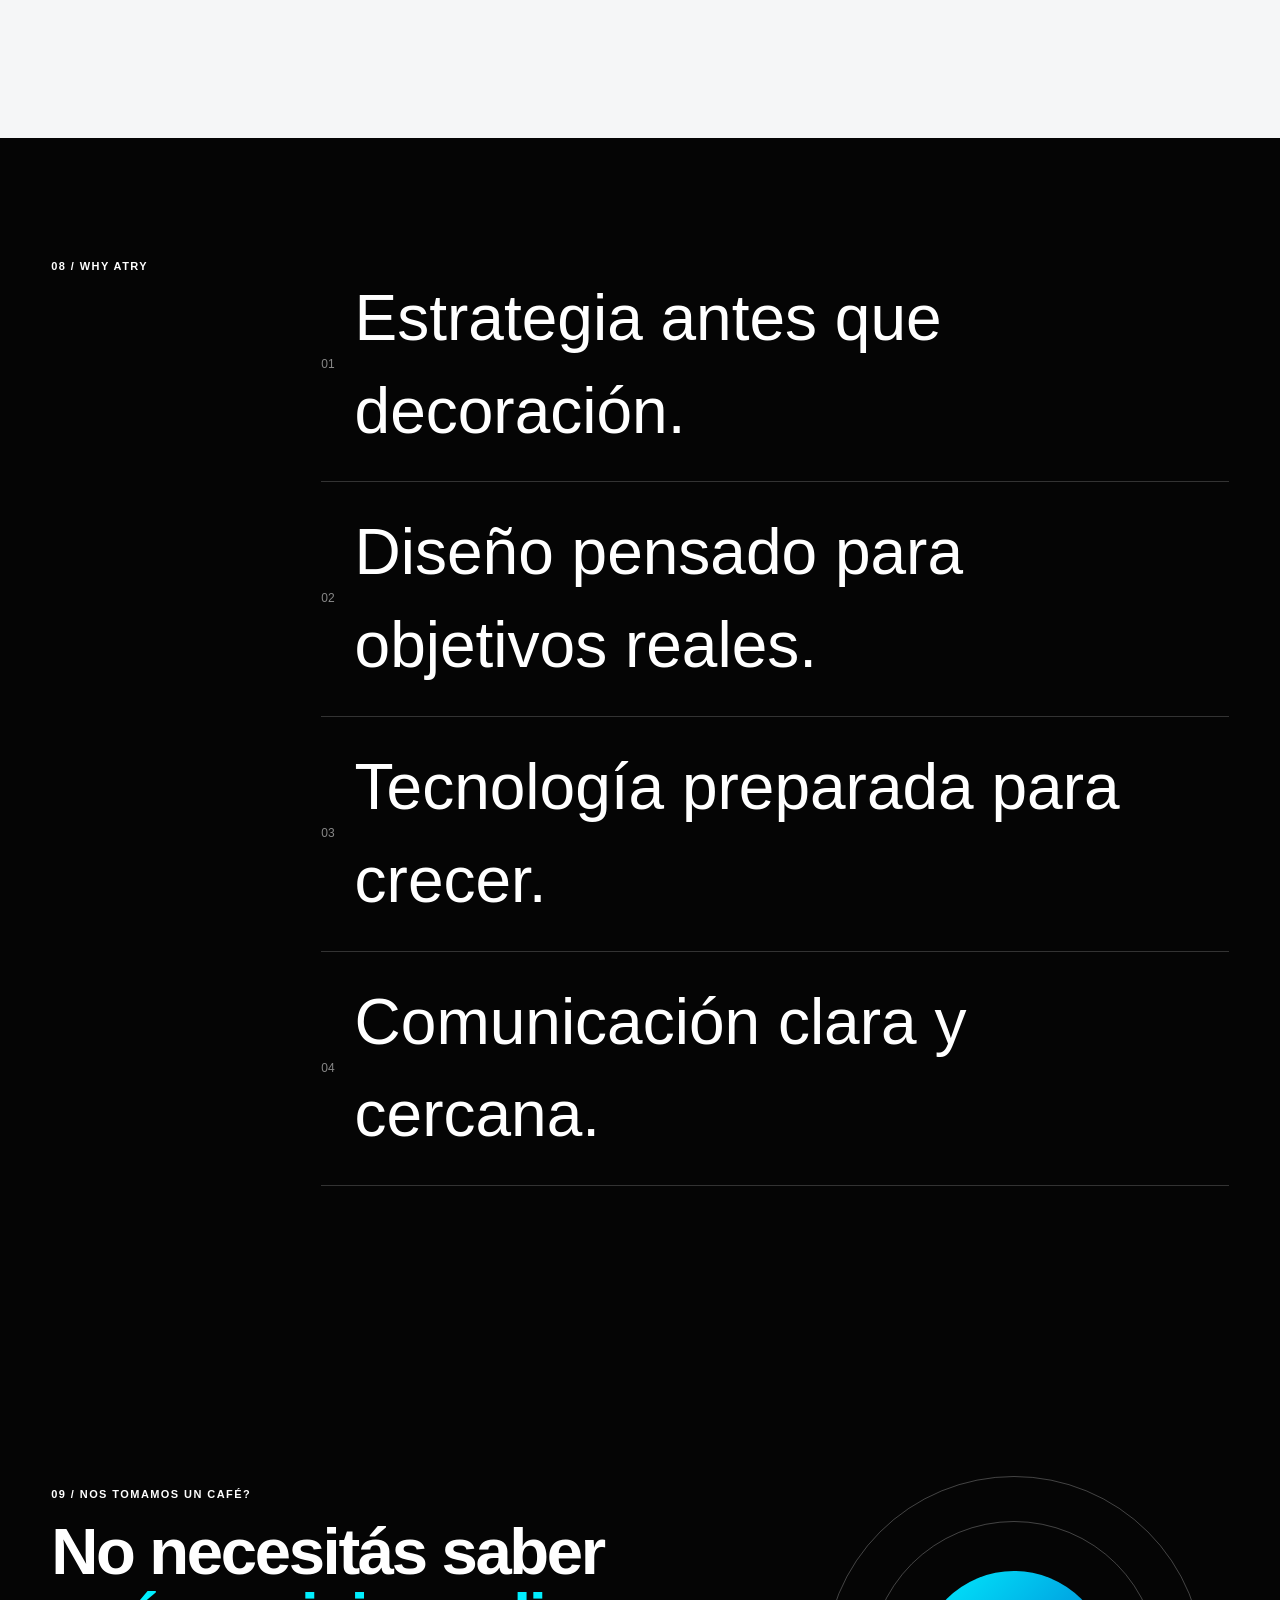
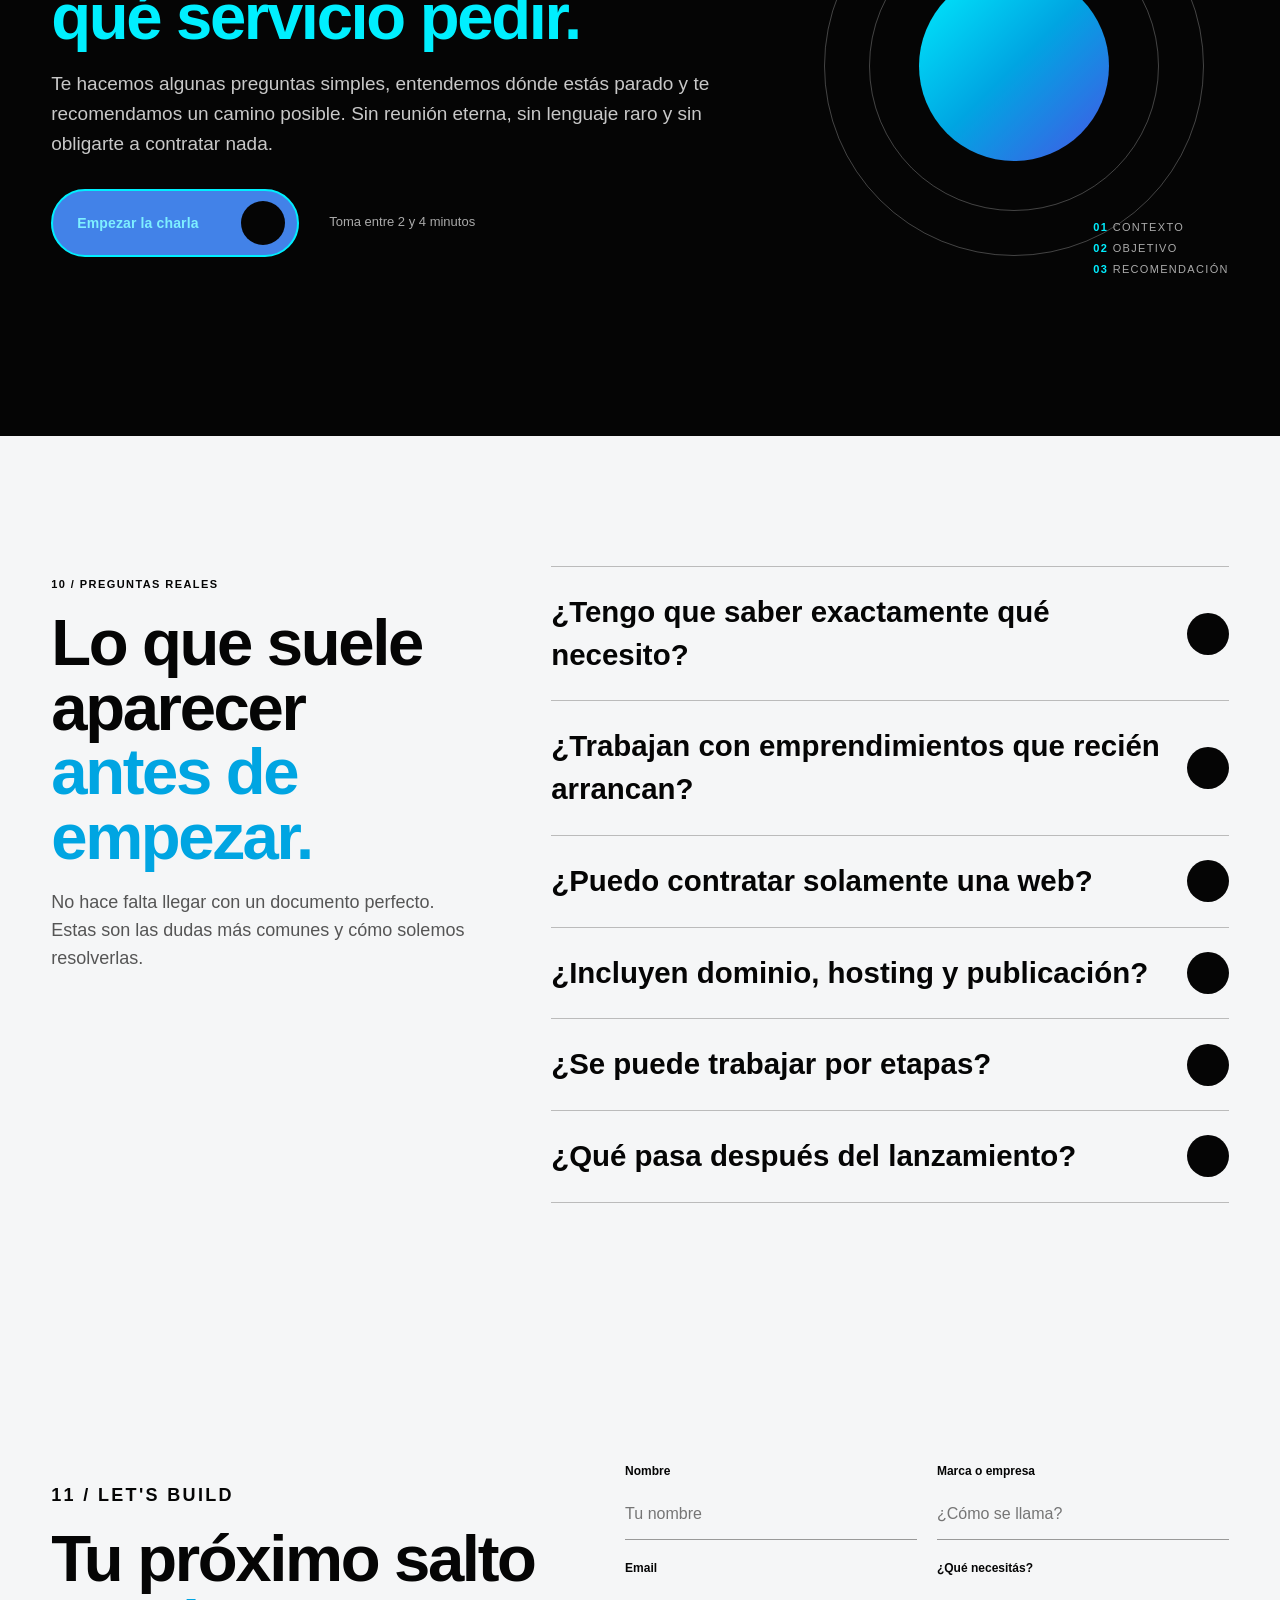
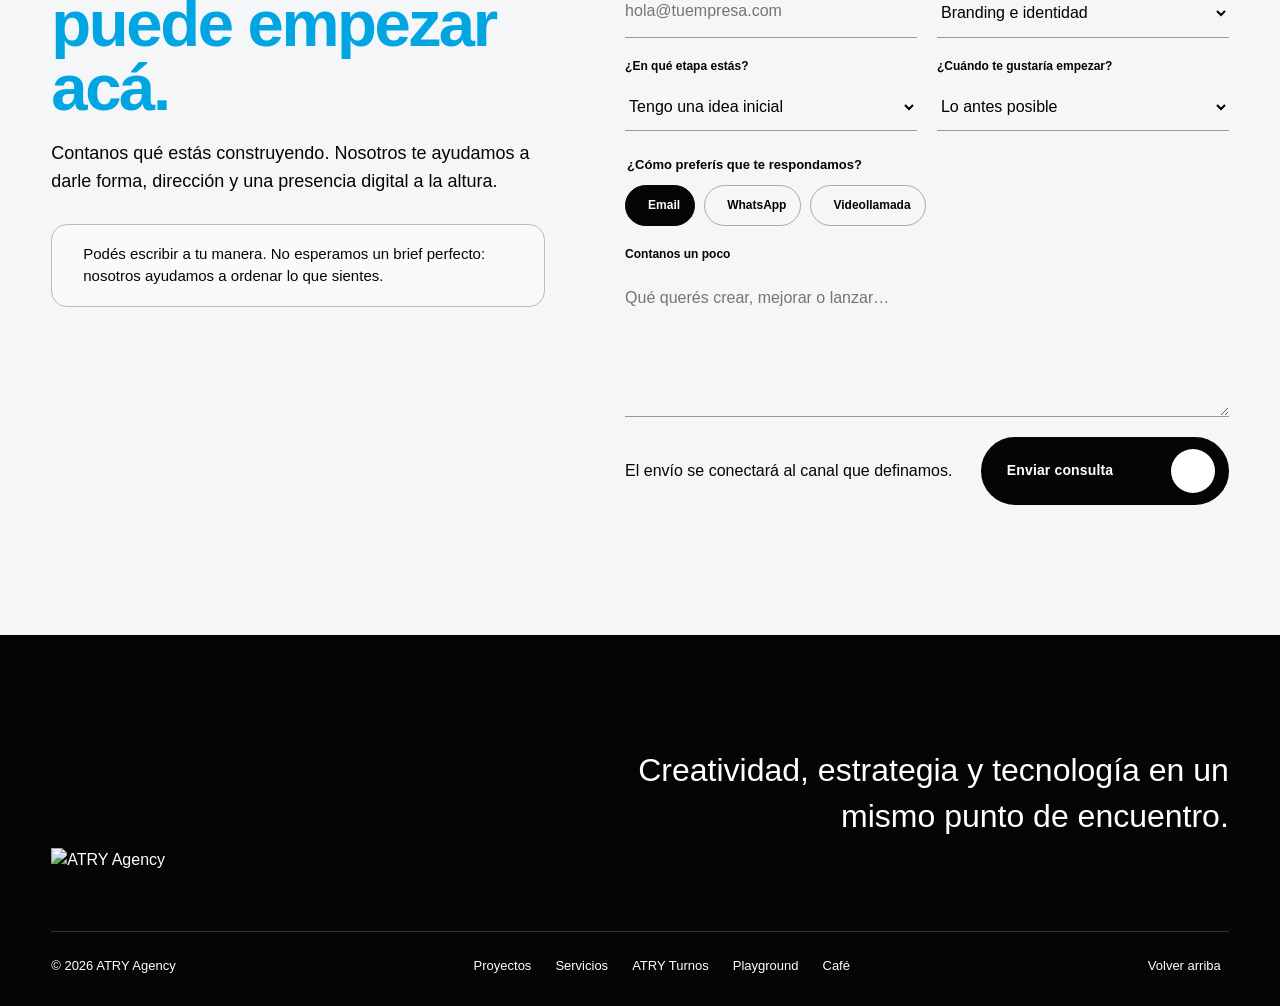
==== commit f28c536a: "Refine Turnos presentation with a restrained iPhone-style frame" ====
--- a/index.html
+++ b/index.html
@@ -237,7 +237,7 @@
  <div class="container">
   <div class="product-editorial reveal"><p class="section-index">05 / ATRY PRODUCTS</p><p>Ideas que no se quedan en ideas.<br>Tecnología que construimos y hacemos crecer.</p></div>
   <article class="turnos-showcase reveal"><div class="turnos-product-heading"><div><p class="product-signature"><img src="assets/LOGOTIPO-COLOR.png" width="44" height="44" alt=""><span>ATRY / TURNOS</span></p><h2 id="products-title">Tu negocio.<br><em>En su mejor versión.</em></h2></div><div class="turnos-product-lead"><p>Agenda, reservas y personas, en un mismo lugar. Con IAtry para acompañar la gestión y una experiencia que lleva tu identidad.</p><a class="pill-button pill-button--dark" href="https://atryturnos.com/descubrir.html" data-turnos-link="landingUrl" data-track="turnos_product_click"><span>Descubrir ATRY Turnos</span><b aria-hidden="true"><i class="ph-bold ph-arrow-up-right"></i></b></a></div></div>
-   <figure class="turnos-product-stage"><div class="turnos-desktop-capture"><img src="assets/projects/turnos-desktop.webp" width="1440" height="960" alt="Agenda actual de ATRY Turnos con sus vistas y herramientas de gestión" loading="lazy" decoding="async"></div><div class="turnos-mobile-capture"><img src="assets/projects/turnos-mobile.webp" width="390" height="844" alt="Agenda de ATRY Turnos adaptada al celular" loading="lazy" decoding="async"></div><figcaption><span>Diseñado y desarrollado por ATRY Agency</span><span>Uruguay + Panamá</span></figcaption></figure>
+   <figure class="turnos-product-stage"><div class="turnos-desktop-capture"><img src="assets/projects/turnos-desktop.webp" width="1440" height="960" alt="Agenda actual de ATRY Turnos con sus vistas y herramientas de gestión" loading="lazy" decoding="async"></div><div class="turnos-mobile-capture"><div class="turnos-phone-display"><div class="turnos-phone-status" aria-hidden="true"><span>9:41</span><span class="turnos-phone-island"><i></i></span><span class="turnos-phone-indicators"><i class="ph ph-cell-signal-full"></i><i class="ph ph-wifi-high"></i><i class="ph ph-battery-full"></i></span></div><img src="assets/projects/turnos-mobile.webp" width="390" height="844" alt="Panel de ATRY Turnos adaptado al celular" loading="lazy" decoding="async"><div class="turnos-phone-home" aria-hidden="true"><span></span></div></div></div><figcaption><span>Diseñado y desarrollado por ATRY Agency</span><span>Uruguay + Panamá</span></figcaption></figure>
    <div class="turnos-product-details"><p><span>01 / ORGANIZACIÓN</span>Clientes, servicios y profesionales.<br>Una operación conectada.</p><p><span>02 / IATRY</span>Un asistente contextual.<br>Ayuda en el momento indicado.</p><p><span>03 / TU IDENTIDAD</span>Tu marca, tus colores.<br>En cualquier pantalla.</p></div>
   </article>
  </div>
--- a/assets/portfolio.css
+++ b/assets/portfolio.css
@@ -137,3 +137,16 @@
  .turnos-product-stage figcaption{font-size:9px}
 }
 @media(min-width:601px) and (max-width:1000px){:is(.work,.archive) :is([data-project-id=sandro],[data-project-id=celeste]) .project-visual picture{aspect-ratio:1.5}:is(.work,.archive) :is([data-project-id=sandro],[data-project-id=celeste]) .project-visual img{object-fit:cover;object-position:top}}
+/* Device chrome is decorative and sits outside the untouched product capture. */
+.turnos-mobile-capture{--phone-radius:clamp(17px,2.8vw,40px);--phone-rim:clamp(3px,.5vw,6px);container-type:inline-size;padding:var(--phone-rim);border:1px solid #8d9198;border-radius:var(--phone-radius);background:#181a1e;overflow:visible;box-shadow:inset 0 0 0 1px #ffffff38,0 22px 40px #18243226,0 3px 7px #1118271c}
+.turnos-mobile-capture::before,.turnos-mobile-capture::after{content:"";position:absolute;width:2px;border-radius:2px;background:#656970;pointer-events:none}
+.turnos-mobile-capture::before{left:-3px;top:21%;height:11%;box-shadow:0 -20px 0 -0.3px #656970}
+.turnos-mobile-capture::after{right:-3px;top:27%;height:15%}
+.turnos-phone-display{overflow:hidden;border-radius:calc(var(--phone-radius) - var(--phone-rim));background:#f8f8fc}
+.turnos-phone-status{height:13cqw;position:relative;display:flex;align-items:center;justify-content:space-between;padding:0 5cqw;color:#171b23;font:600 3.7cqw/1 system-ui,-apple-system,sans-serif;letter-spacing:-.02em}
+.turnos-phone-island{position:absolute;left:50%;top:2.6cqw;transform:translateX(-50%);width:30cqw;height:8cqw;border-radius:99px;background:#08090b;box-shadow:inset 0 1px 1px #000}
+.turnos-phone-island>i{position:absolute;right:2.3cqw;top:2.2cqw;width:3.5cqw;height:3.5cqw;border-radius:50%;background:#131923;box-shadow:inset 0 0 0 1px #222b39}
+.turnos-phone-indicators{display:flex;align-items:center;gap:1cqw;font-size:4cqw}
+.turnos-phone-display>img{display:block;width:100%;height:auto}
+.turnos-phone-home{height:7cqw;display:grid;place-items:center;background:#f8f8fc}
+.turnos-phone-home>span{width:32cqw;height:1.2cqw;min-height:1px;border-radius:99px;background:#1a1c22}
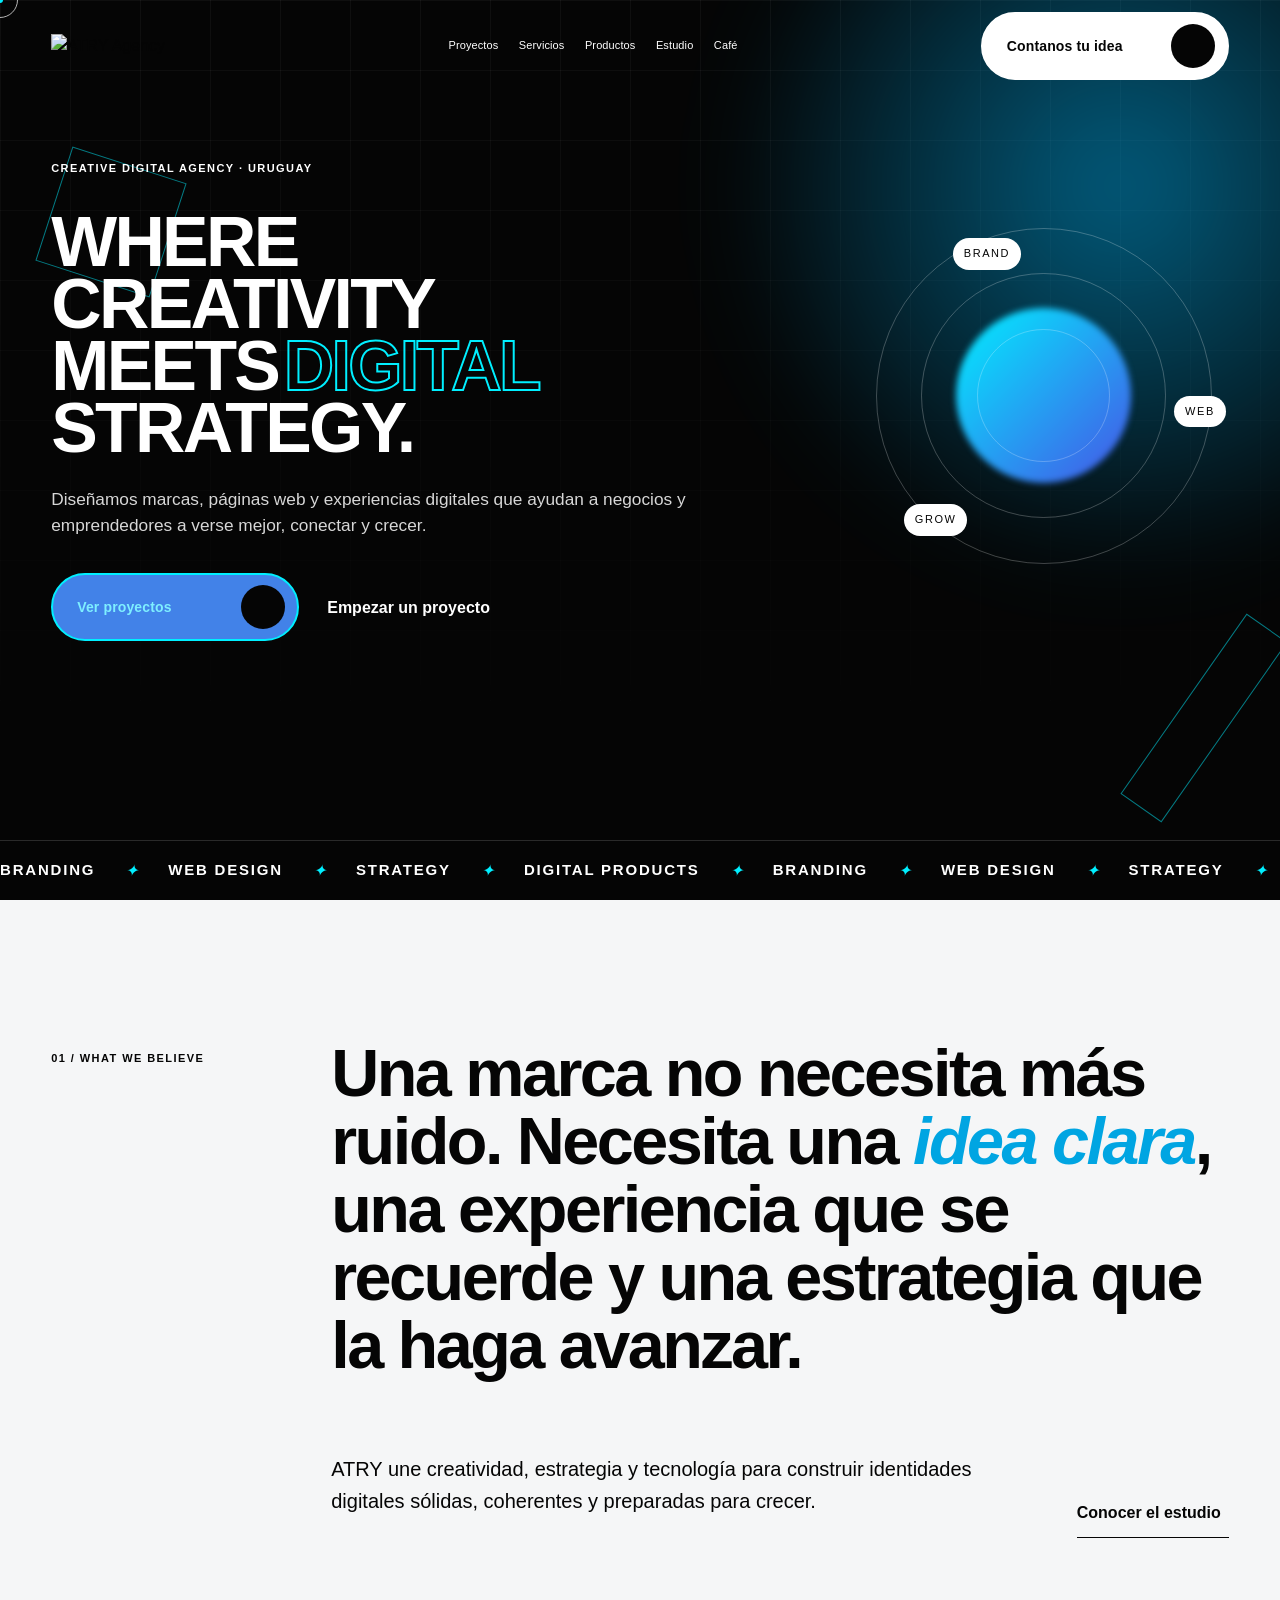
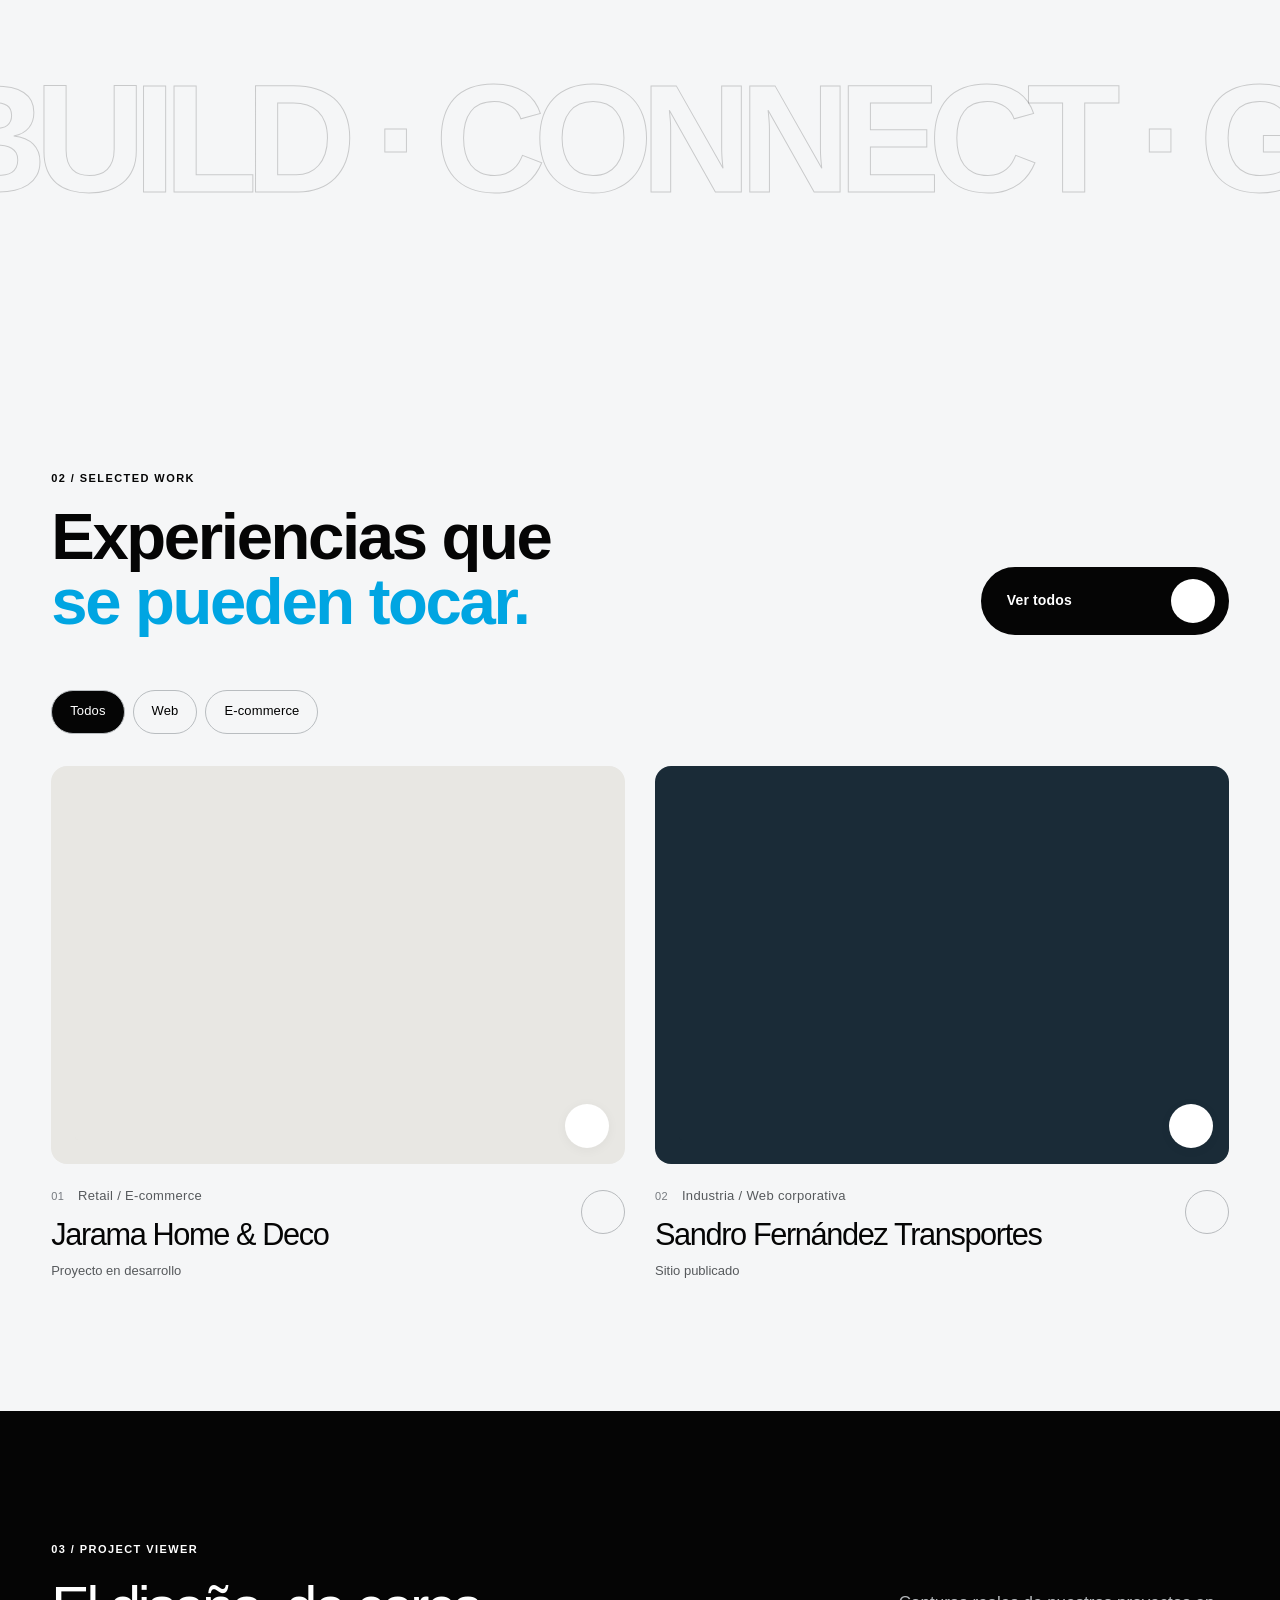
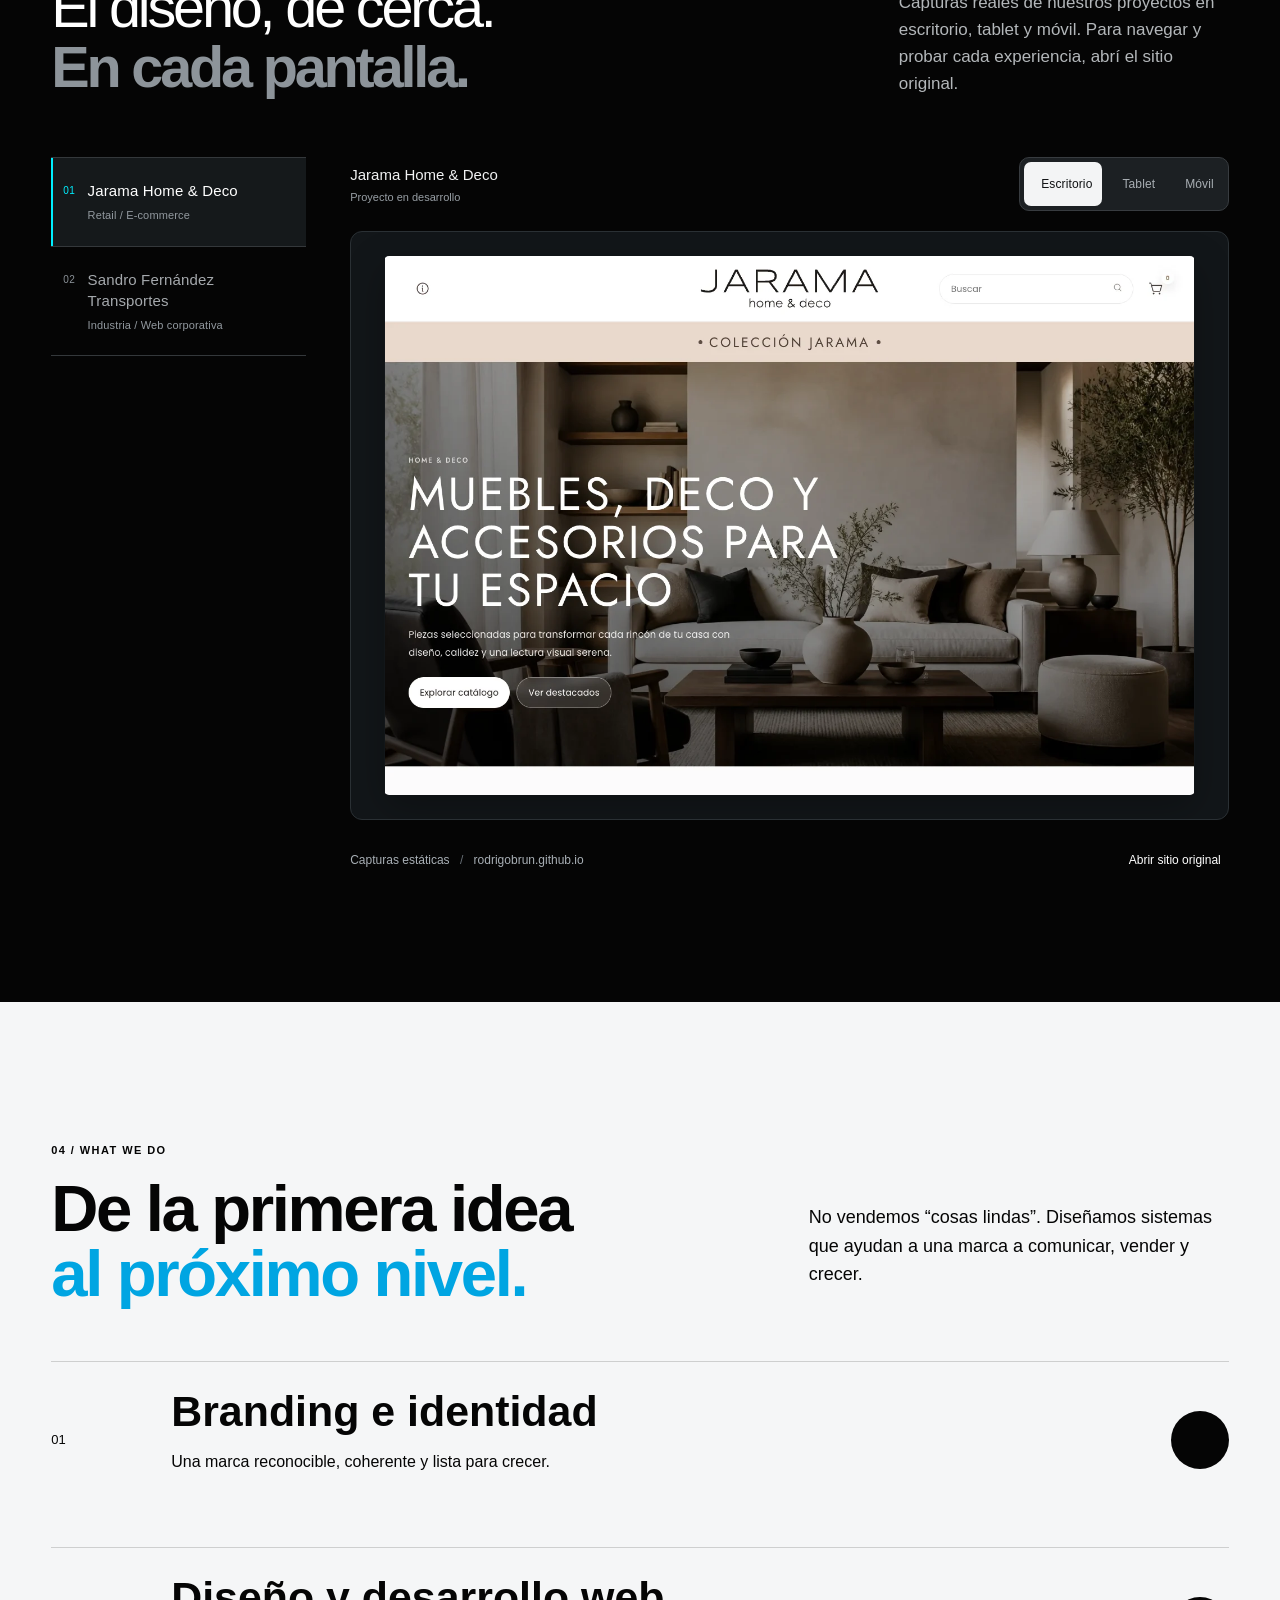
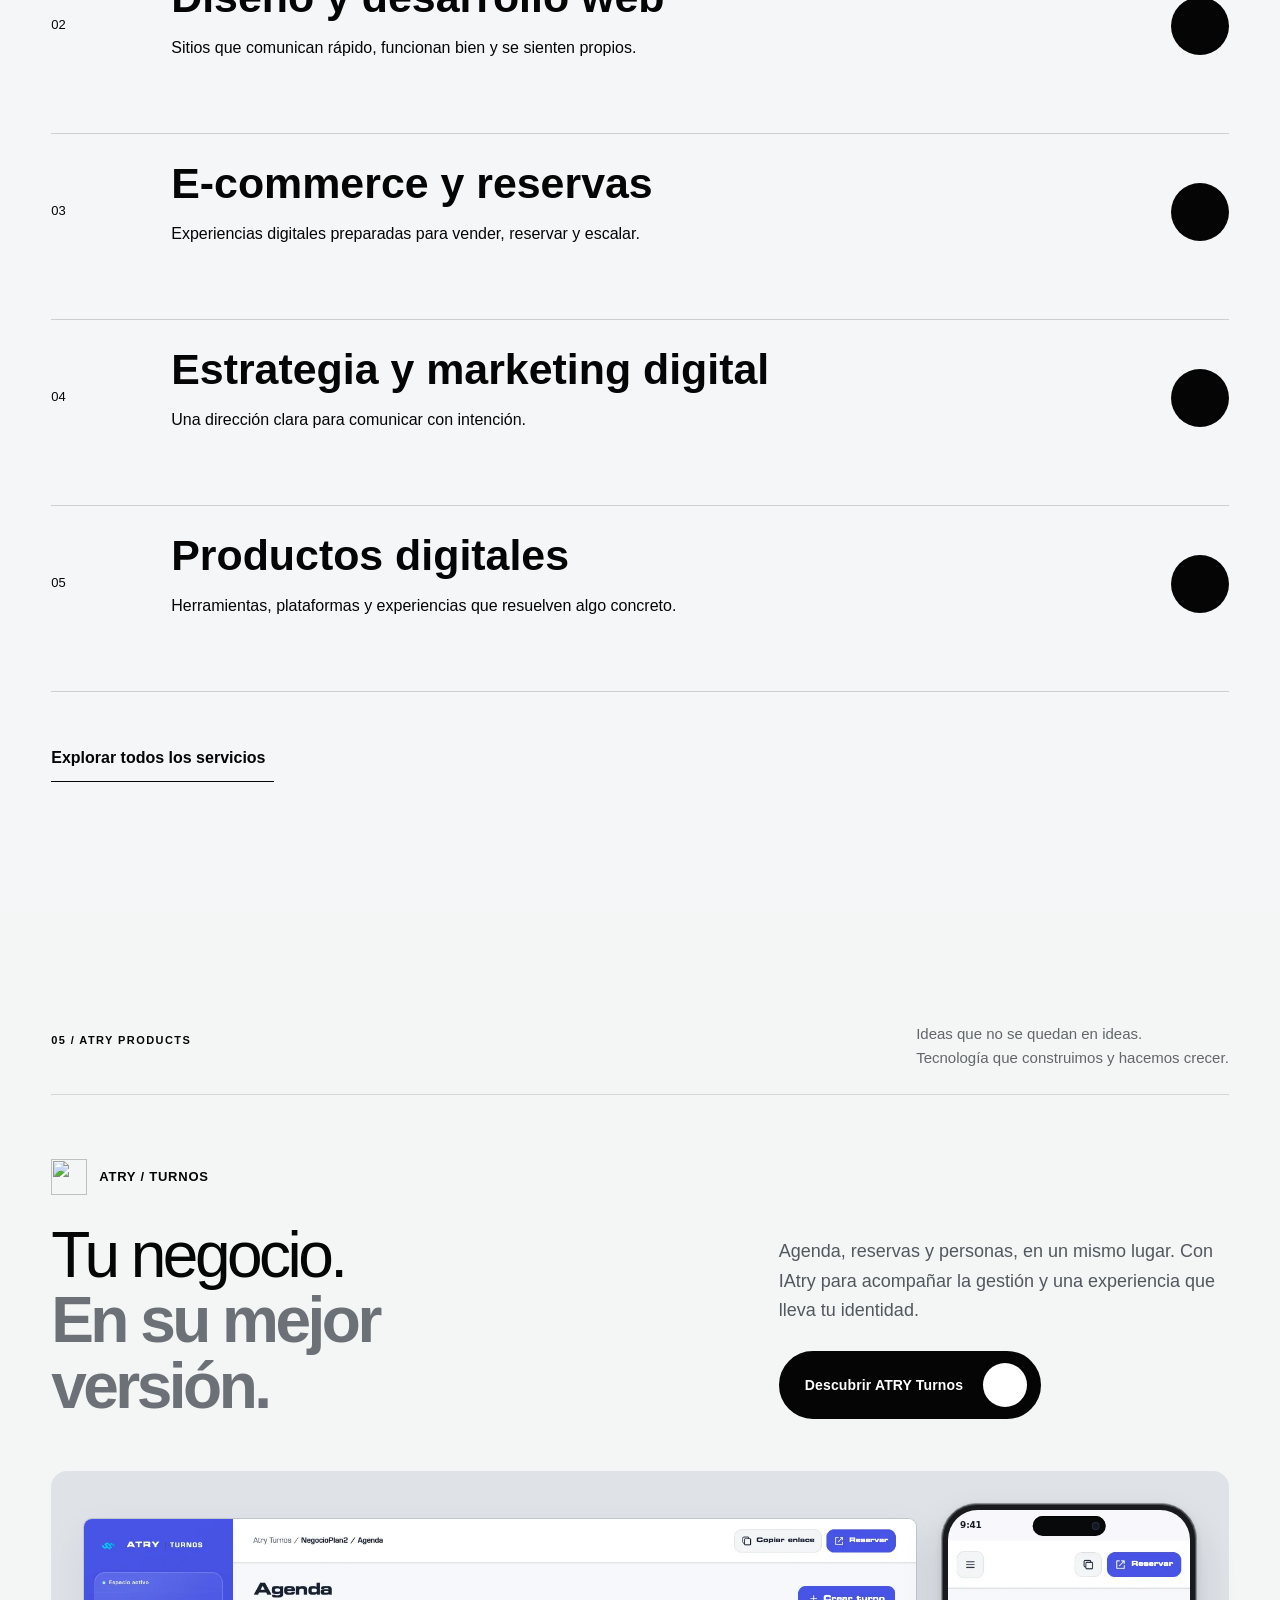
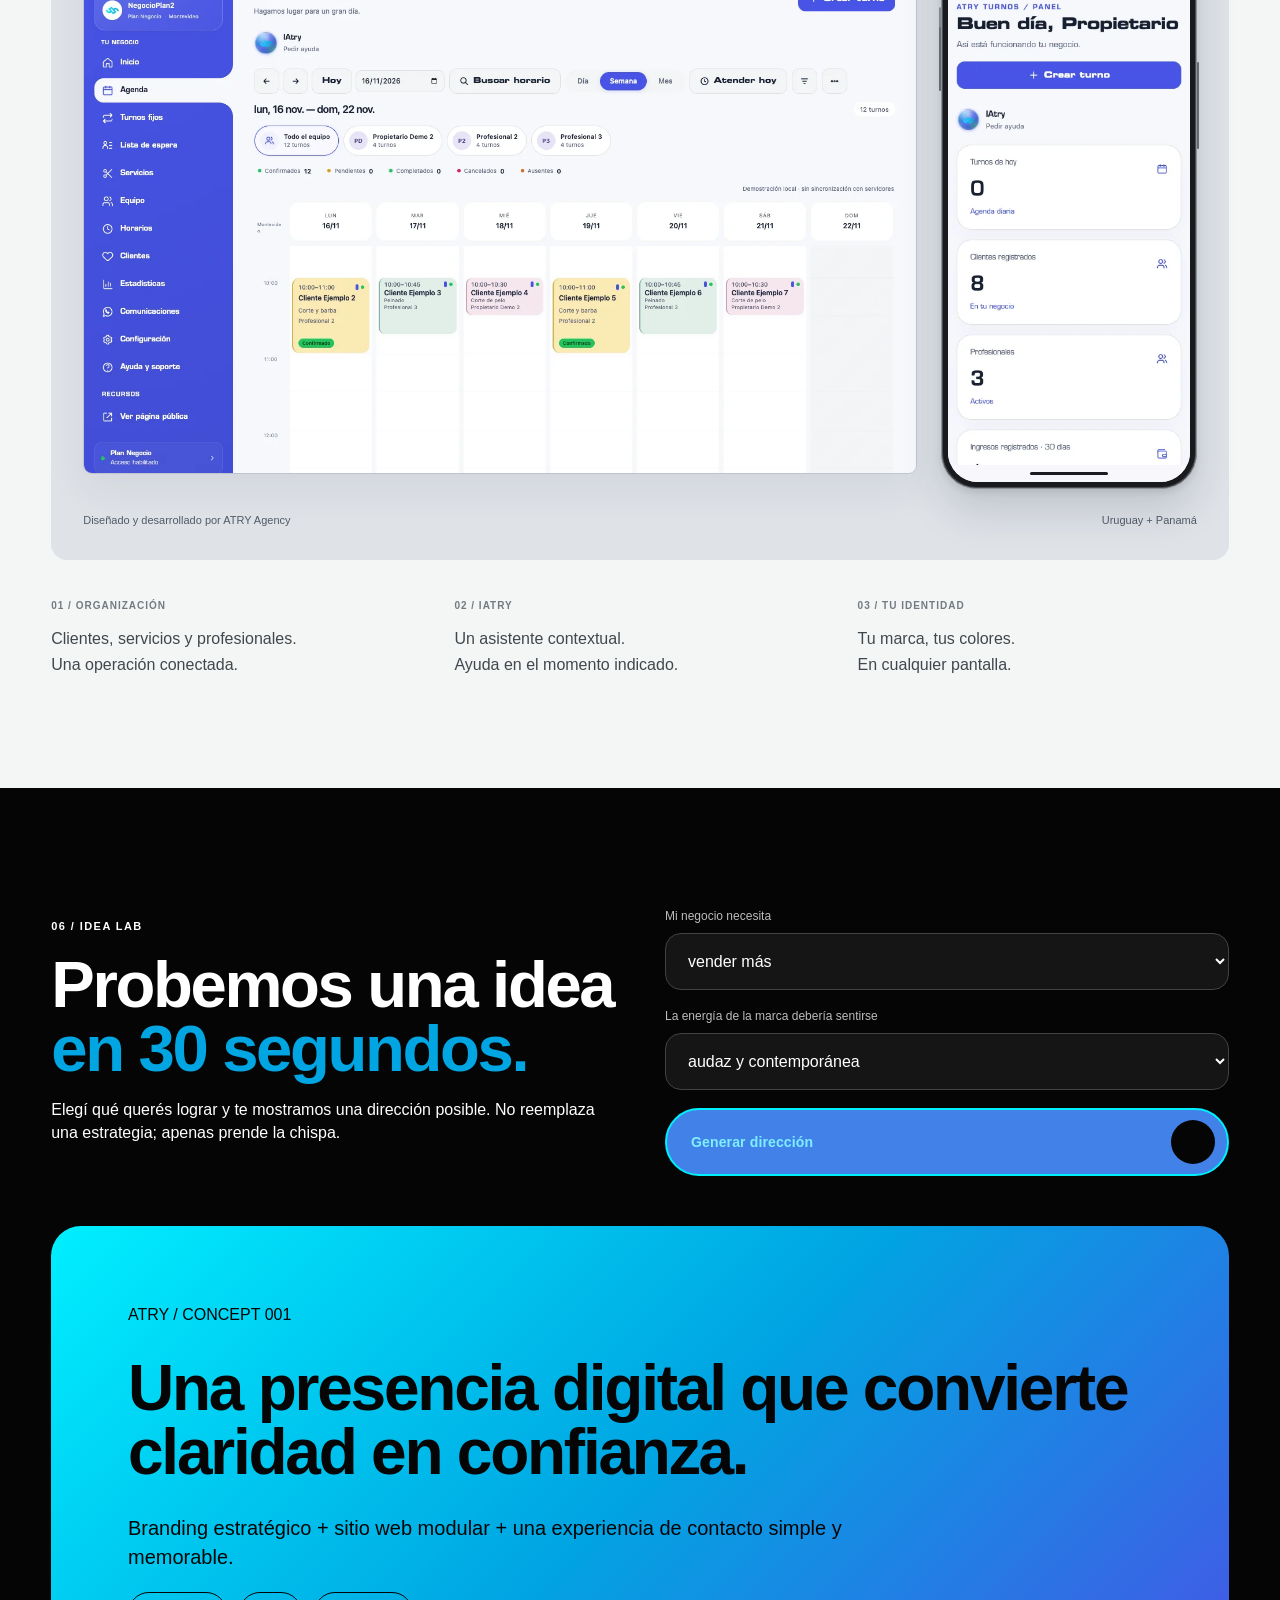
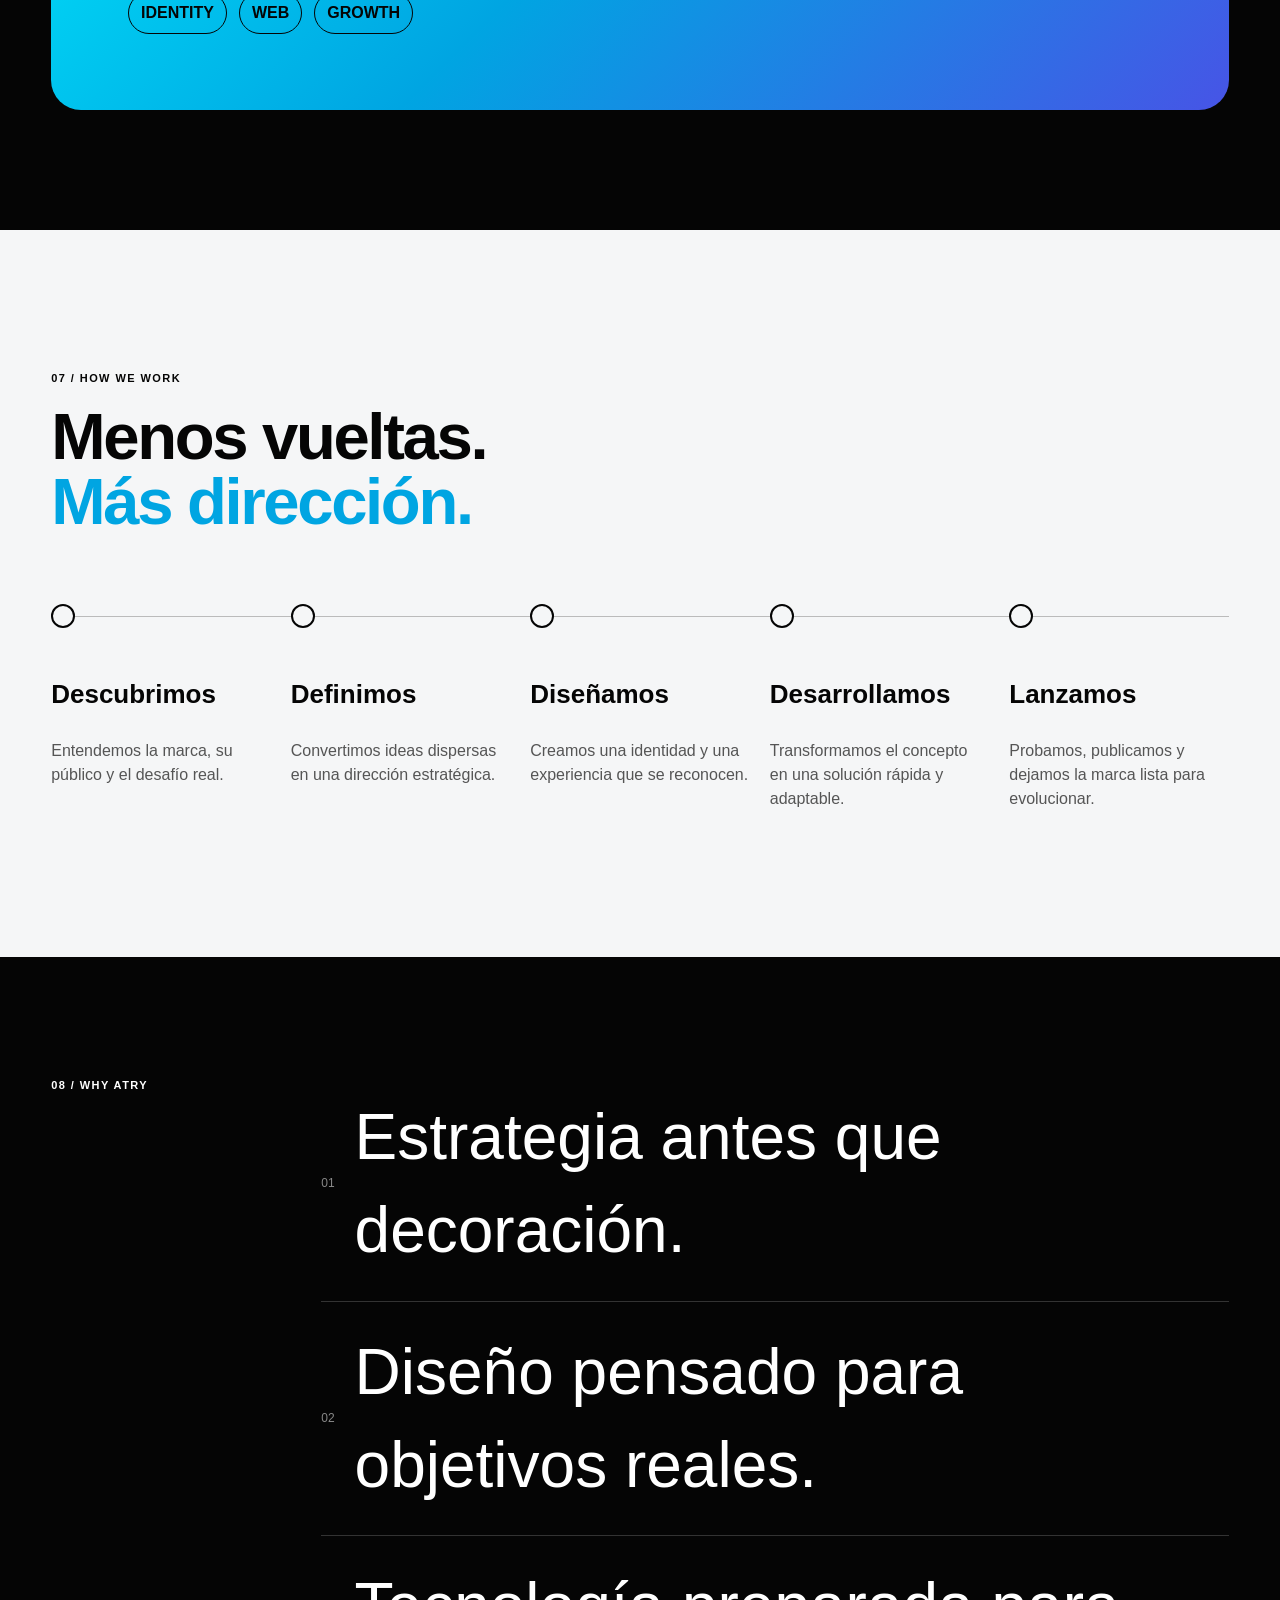
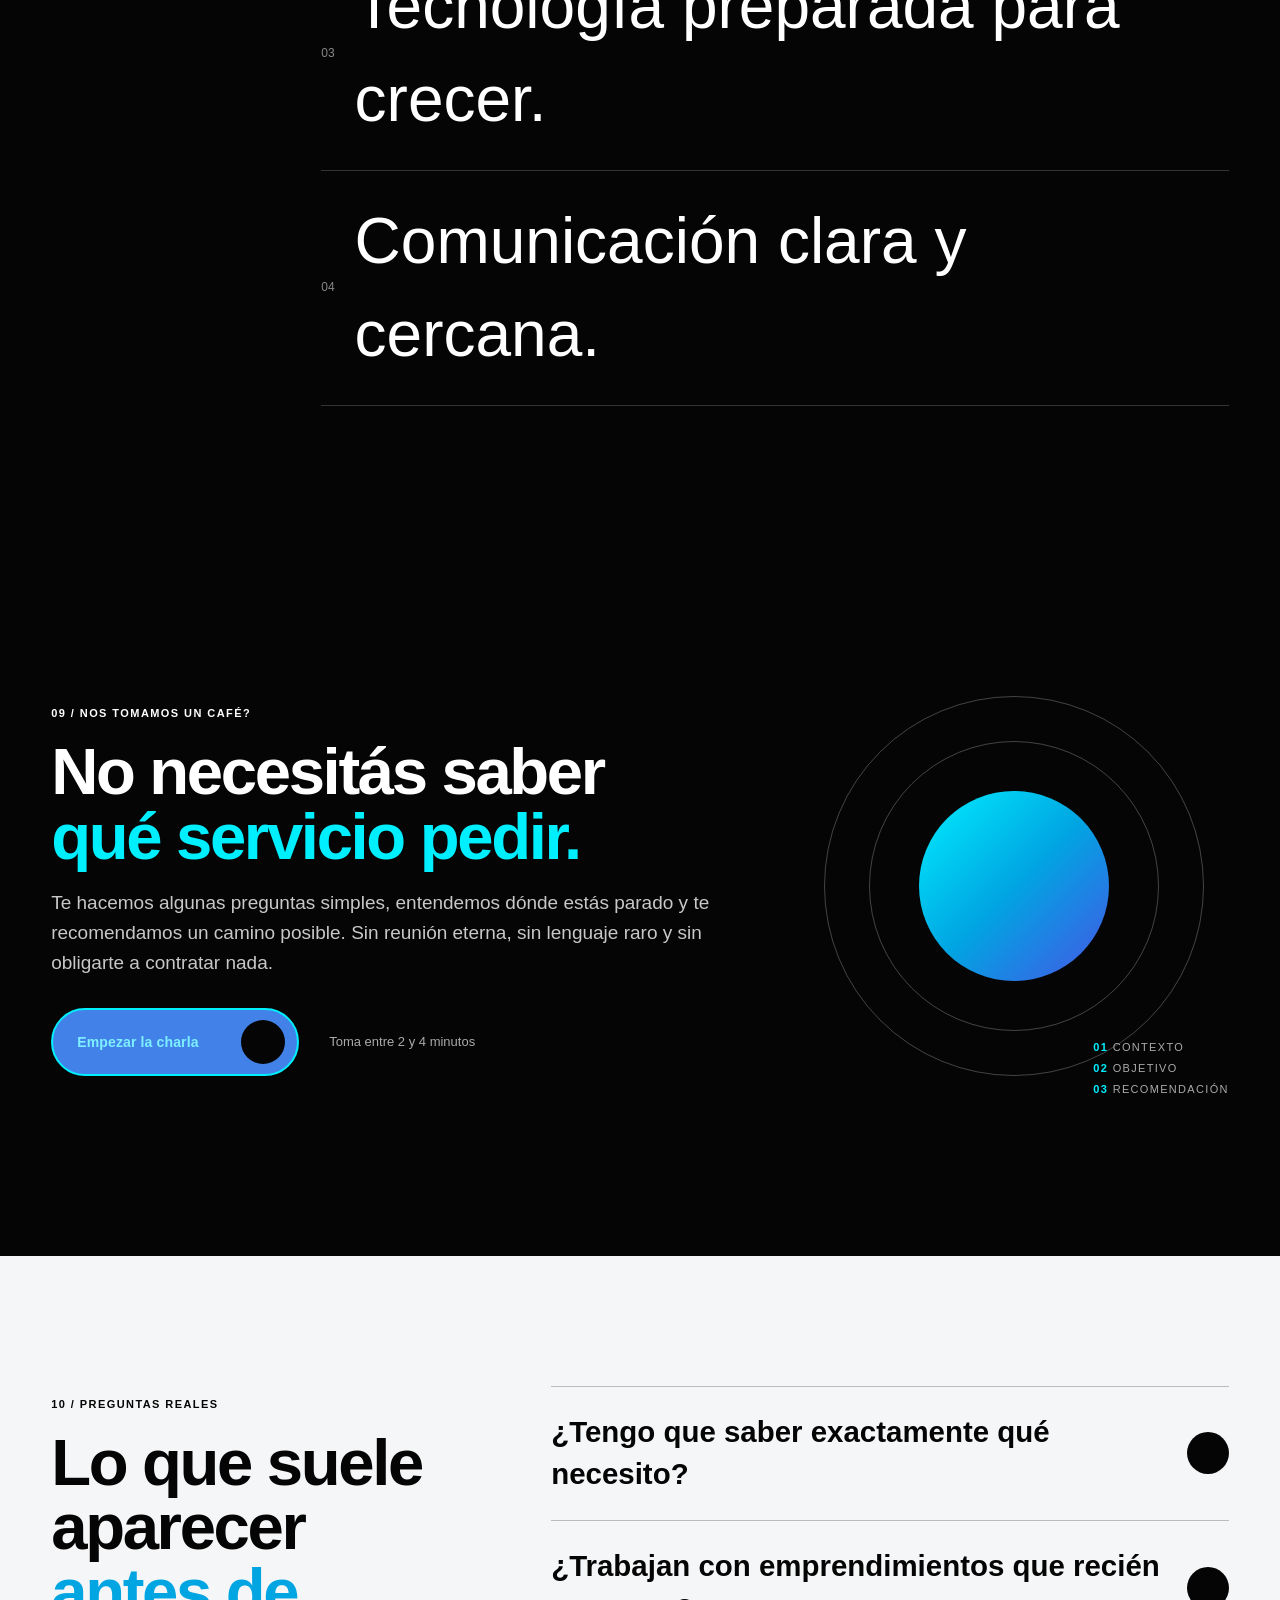
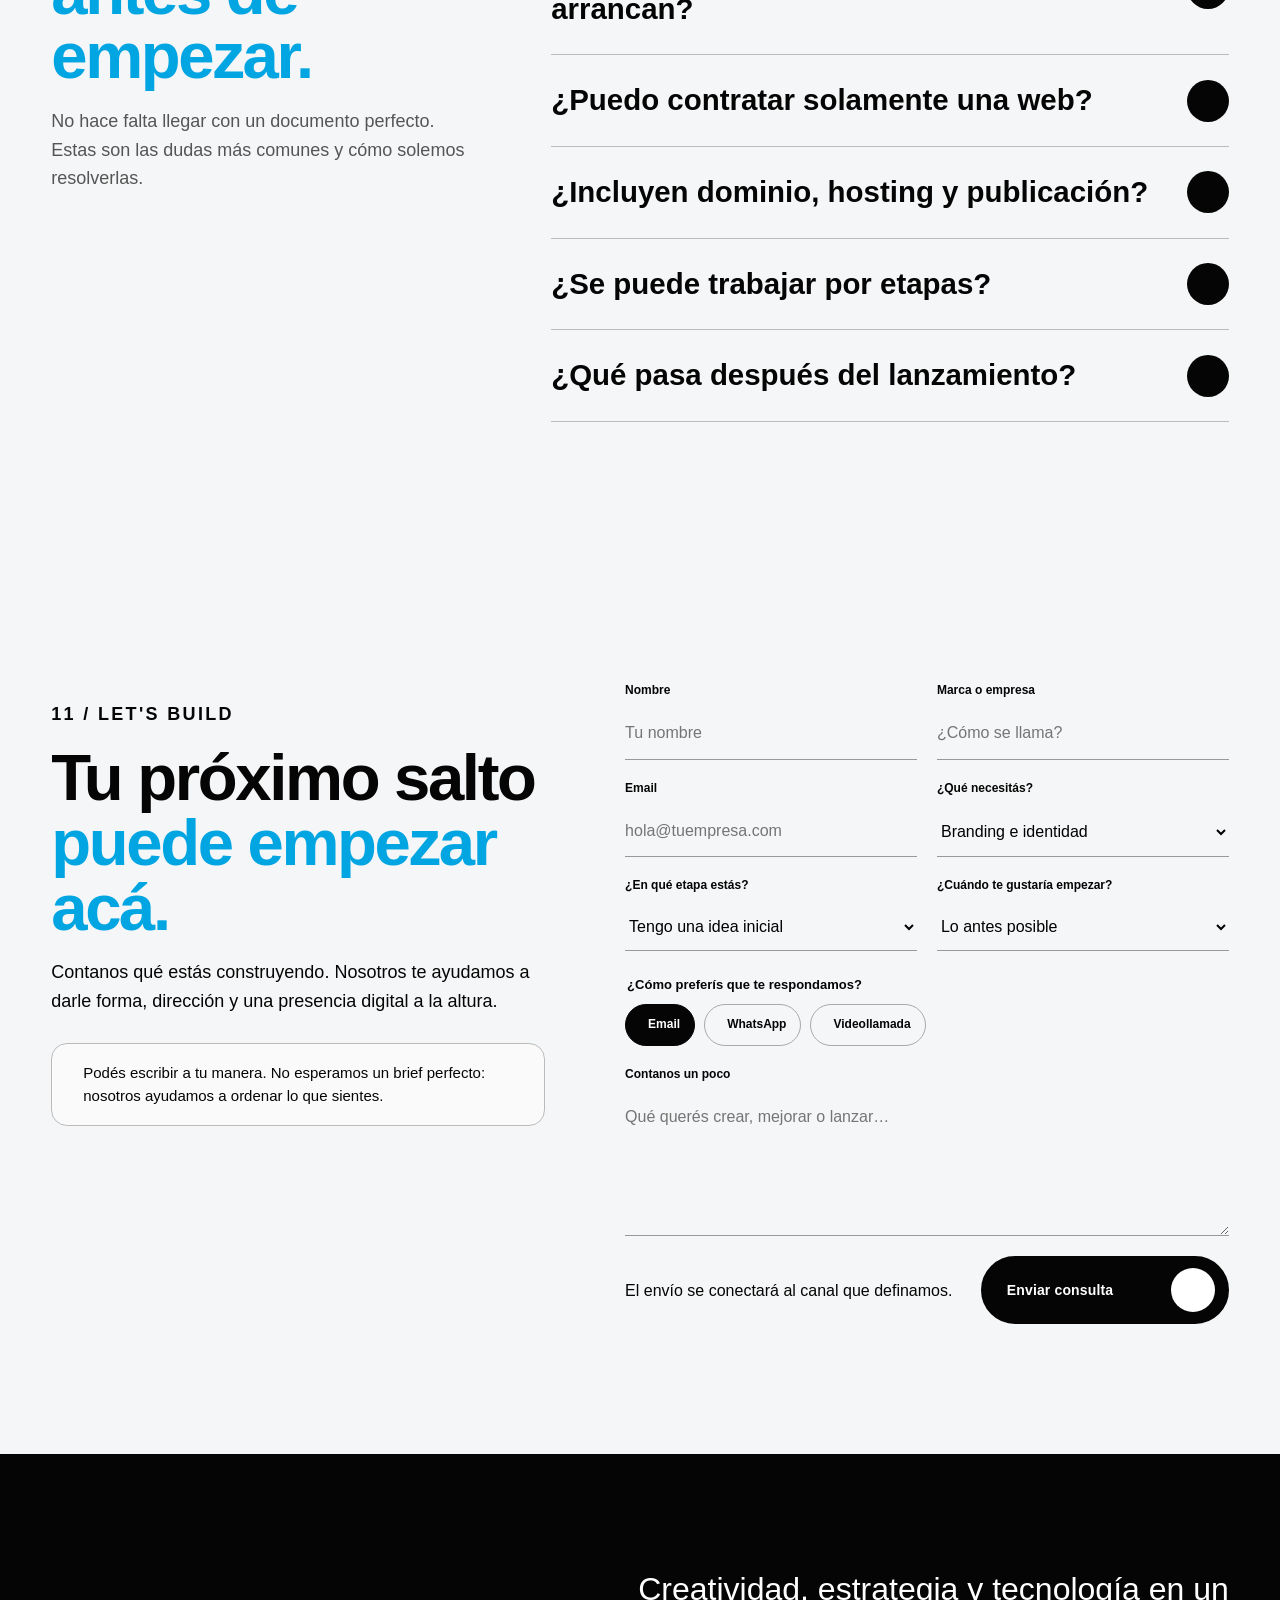
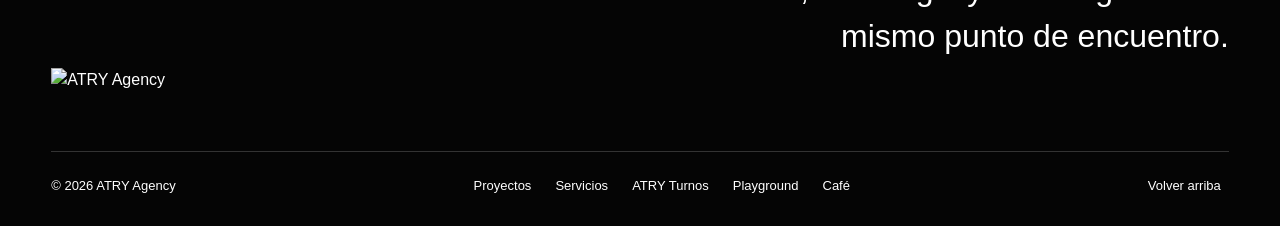
==== commit ab70e9ac: "Keep portfolio focused on Jarama and Sandro Fernandez" ====
--- a/index.html
+++ b/index.html
@@ -14,7 +14,7 @@
   <link href="assets/icons/phosphor/regular/style.css" rel="stylesheet" />
   <link href="assets/icons/phosphor/bold/style.css" rel="stylesheet" />
   <link href="styles.css?v=3" rel="stylesheet" />
-  <script defer="" src="script.js?v=3"></script>
+  <script defer="" src="script.js?v=4"></script>
   <script defer="" src="assets/playground/contact-bridge.js"></script>
   <meta content="ATRY Agency — Branding, web y productos digitales" property="og:title" />
   <meta
@@ -35,7 +35,7 @@
   <script defer="True" src="assets/conversion.js"></script>
   <script defer="True" src="assets/testimonials.js"></script>
 <link rel="stylesheet" href="assets/navigation.css?v=5"><noscript><style>.reveal{opacity:1!important;transform:none!important}</style></noscript><link rel="stylesheet" href="assets/turnos/turnos.css?v=3"><script defer src="assets/turnos/turnos.js"></script><link rel="apple-touch-icon" sizes="180x180" href="assets/home-icons/icon-180-v1.png">
-<link rel="stylesheet" href="assets/portfolio.css?v=1">
+<link rel="stylesheet" href="assets/portfolio.css?v=2">
 </head>
 
 <body>
@@ -183,7 +183,7 @@
           <button class="active" data-filter="all" type="button">Todos</button>
           <button data-filter="web" type="button">Web</button>
           <button data-filter="ecommerce" type="button">E-commerce</button>
-          <button data-filter="product" type="button">Producto digital</button>
+
         </div>
         <div class="project-grid" id="project-grid"></div>
       </div>
--- a/assets/portfolio.css
+++ b/assets/portfolio.css
@@ -2,12 +2,11 @@
 :is(.work,.archive,.live-preview,.atry-products,.turnos-story) [hidden]{display:none!important}
 :is(.work,.archive) .project-grid{grid-template-columns:repeat(2,minmax(0,1fr));gap:44px 30px}
 :is(.work,.archive) .project-card{grid-row:auto;min-height:0;background:transparent;border-radius:0;overflow:visible;transform:none;transition:none}
-:is(.work,.archive) .project-card:first-child{grid-column:1/-1}
+:is(.work,.archive) .project-card:first-child{grid-column:auto}
 :is(.work,.archive) .project-grid:is([data-filter=ecommerce],[data-filter=product]){grid-template-columns:1fr;max-width:1040px;margin-inline:auto}
 :is(.work,.archive) .project-visual{display:block;width:100%;height:auto;min-height:0;aspect-ratio:1.5;padding:24px;border:0;border-radius:16px;background:#e7e9eb;position:relative;overflow:hidden;text-align:left}
-:is(.work,.archive) .project-card:first-child .project-visual{aspect-ratio:1.9;padding:36px 70px;background:#e8e7e3}
+:is(.work,.archive) .project-card:first-child .project-visual{aspect-ratio:auto;padding:24px;background:#e8e7e3}
 :is(.work,.archive) [data-project-id=jarama] .project-visual{background:#e9e5df}
-:is(.work,.archive) [data-project-id=celeste] .project-visual{background:#d9e9ee}
 .project-visual img{display:block;width:100%;height:auto;box-shadow:0 14px 36px #00000012;border-radius:4px;transition:transform .45s cubic-bezier(.2,.7,.2,1)}
 .project-visual:hover img{transform:translateY(-5px)}
 .project-visual-action{position:absolute;bottom:16px;right:16px;width:44px;height:44px;border-radius:50%;background:#fff;color:#111;display:grid;place-items:center;box-shadow:0 2px 12px #0000000c;font-size:20px}
@@ -123,20 +122,20 @@
 }
 /* Final framing polish: retain complete secondary captures and give the phone its own space. */
 :is(.work,.archive) [data-project-id=sandro] .project-visual,
-:is(.work,.archive) [data-project-id=celeste] .project-visual{aspect-ratio:auto}
-:is(.work,.archive) :is([data-project-id=sandro],[data-project-id=celeste]) .project-visual picture{display:block;aspect-ratio:1440/960;overflow:hidden;border-radius:4px}
-:is(.work,.archive) :is([data-project-id=sandro],[data-project-id=celeste]) .project-visual img{width:100%;height:100%;object-fit:contain}
+:is(.work,.archive) [data-project-id=jarama] .project-visual{aspect-ratio:auto}
+:is(.work,.archive) :is([data-project-id=sandro],[data-project-id=jarama]) .project-visual picture{display:block;aspect-ratio:1440/960;overflow:hidden;border-radius:4px}
+:is(.work,.archive) :is([data-project-id=sandro],[data-project-id=jarama]) .project-visual img{width:100%;height:100%;object-fit:contain}
 .turnos-product-stage{display:grid;grid-template-columns:minmax(0,1fr) clamp(200px,20vw,260px);align-items:center;gap:24px;padding:32px}
 .turnos-mobile-capture{position:relative;inset:auto;width:100%;max-width:none;justify-self:end}
 .turnos-product-stage figcaption{grid-column:1/-1;padding:0}
 @media(max-width:1100px){.turnos-product-stage{grid-template-columns:minmax(0,1fr) 22%;gap:20px;padding:24px}}
 @media(max-width:780px){
- :is(.work,.archive) :is([data-project-id=sandro],[data-project-id=celeste]) .project-visual picture{aspect-ratio:.85}
- :is(.work,.archive) :is([data-project-id=sandro],[data-project-id=celeste]) .project-visual img{object-fit:cover;object-position:top}
+ :is(.work,.archive) :is([data-project-id=sandro],[data-project-id=jarama]) .project-visual picture{aspect-ratio:.85}
+ :is(.work,.archive) :is([data-project-id=sandro],[data-project-id=jarama]) .project-visual img{object-fit:cover;object-position:top}
  .turnos-product-stage{grid-template-columns:minmax(0,1fr) 32%;gap:14px;padding:15px}
  .turnos-product-stage figcaption{font-size:9px}
 }
-@media(min-width:601px) and (max-width:1000px){:is(.work,.archive) :is([data-project-id=sandro],[data-project-id=celeste]) .project-visual picture{aspect-ratio:1.5}:is(.work,.archive) :is([data-project-id=sandro],[data-project-id=celeste]) .project-visual img{object-fit:cover;object-position:top}}
+@media(min-width:601px) and (max-width:1000px){:is(.work,.archive) :is([data-project-id=sandro],[data-project-id=jarama]) .project-visual picture{aspect-ratio:1.5}:is(.work,.archive) :is([data-project-id=sandro],[data-project-id=jarama]) .project-visual img{object-fit:cover;object-position:top}}
 /* Device chrome is decorative and sits outside the untouched product capture. */
 .turnos-mobile-capture{--phone-radius:clamp(17px,2.8vw,40px);--phone-rim:clamp(3px,.5vw,6px);container-type:inline-size;padding:var(--phone-rim);border:1px solid #8d9198;border-radius:var(--phone-radius);background:#181a1e;overflow:visible;box-shadow:inset 0 0 0 1px #ffffff38,0 22px 40px #18243226,0 3px 7px #1118271c}
 .turnos-mobile-capture::before,.turnos-mobile-capture::after{content:"";position:absolute;width:2px;border-radius:2px;background:#656970;pointer-events:none}
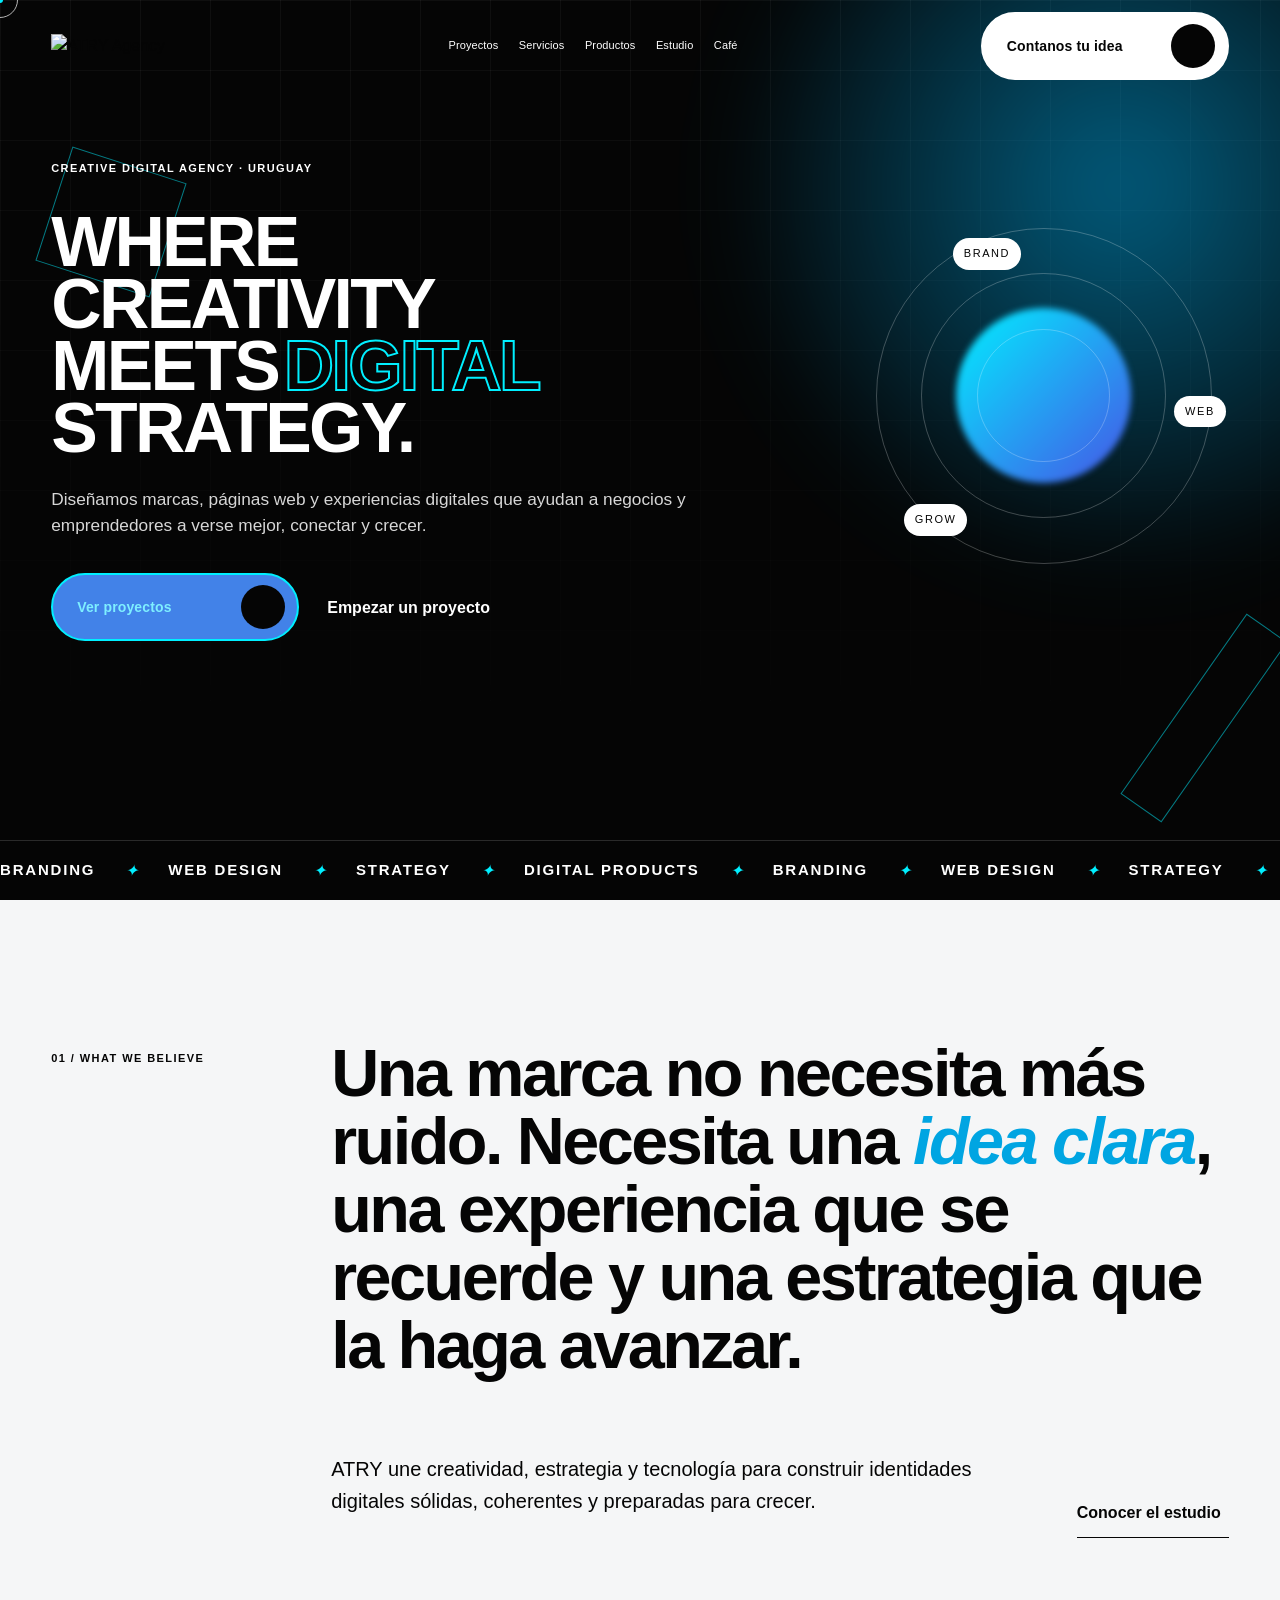
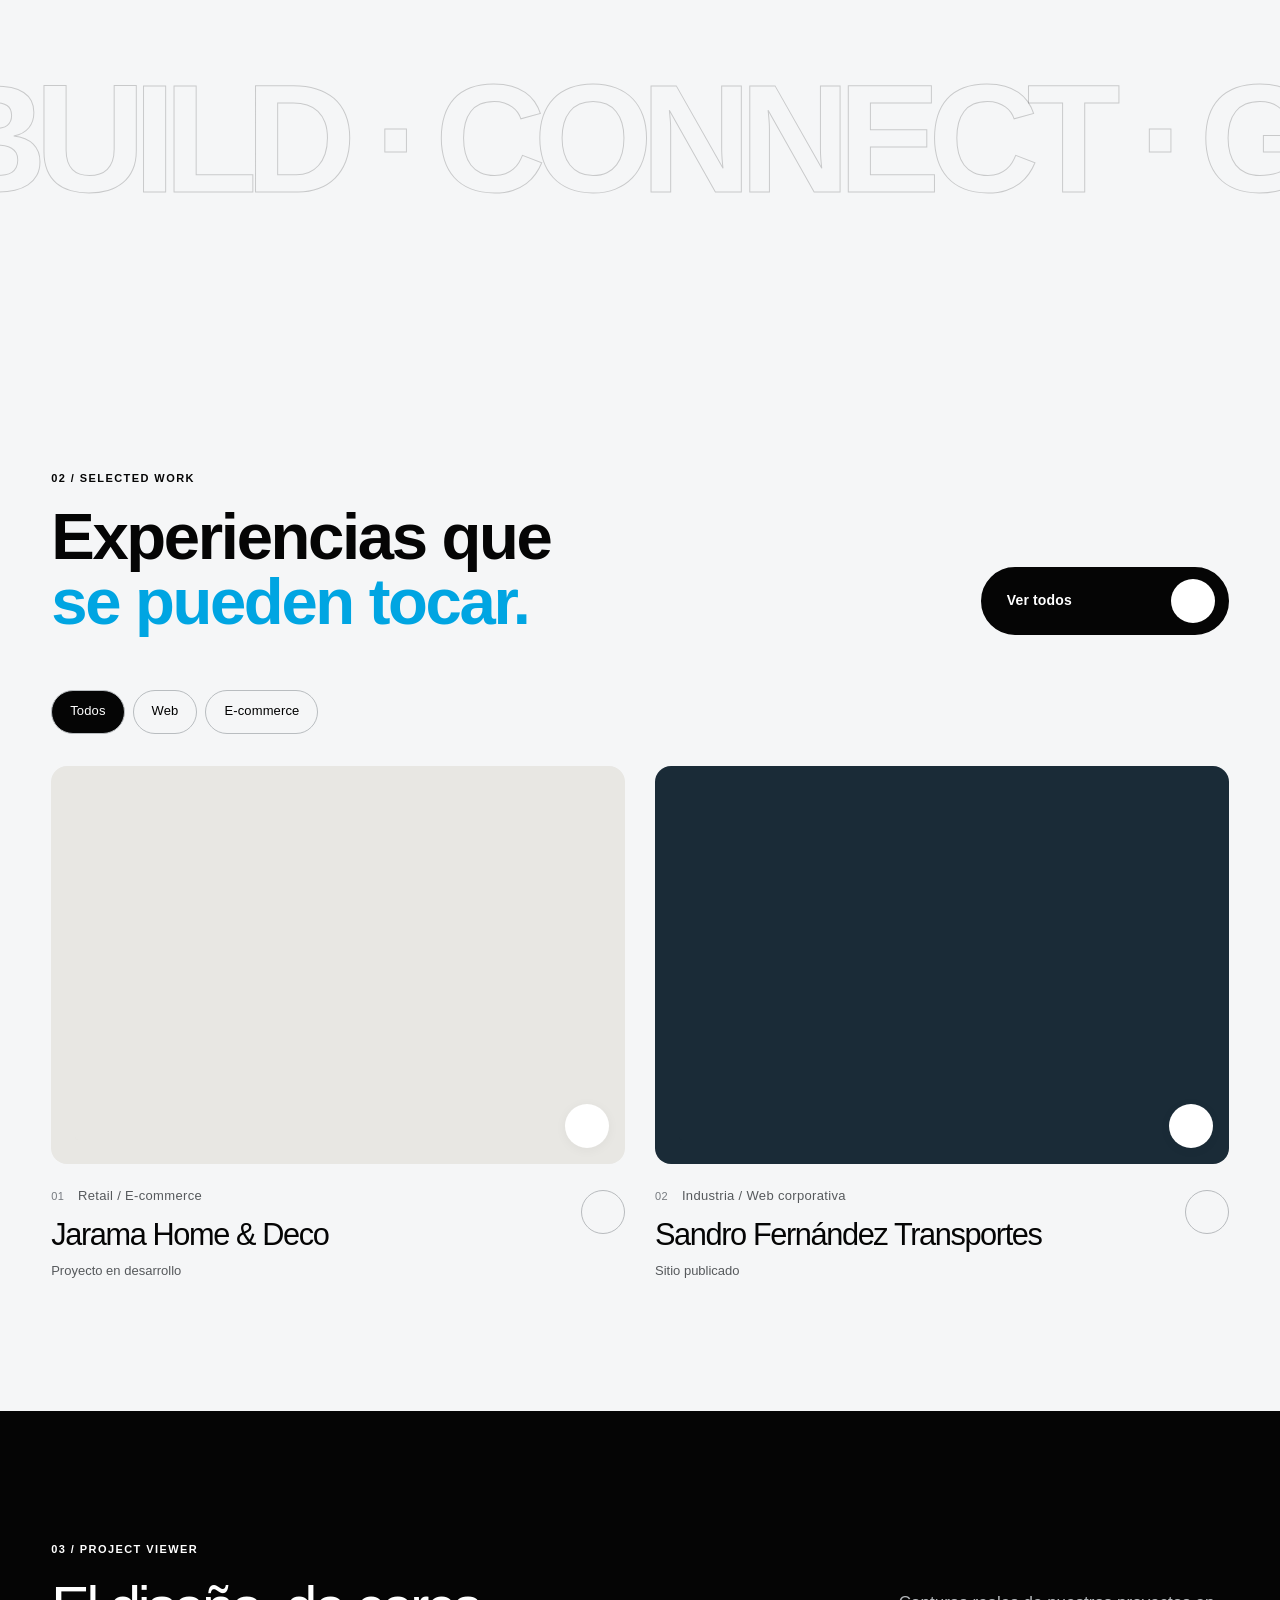
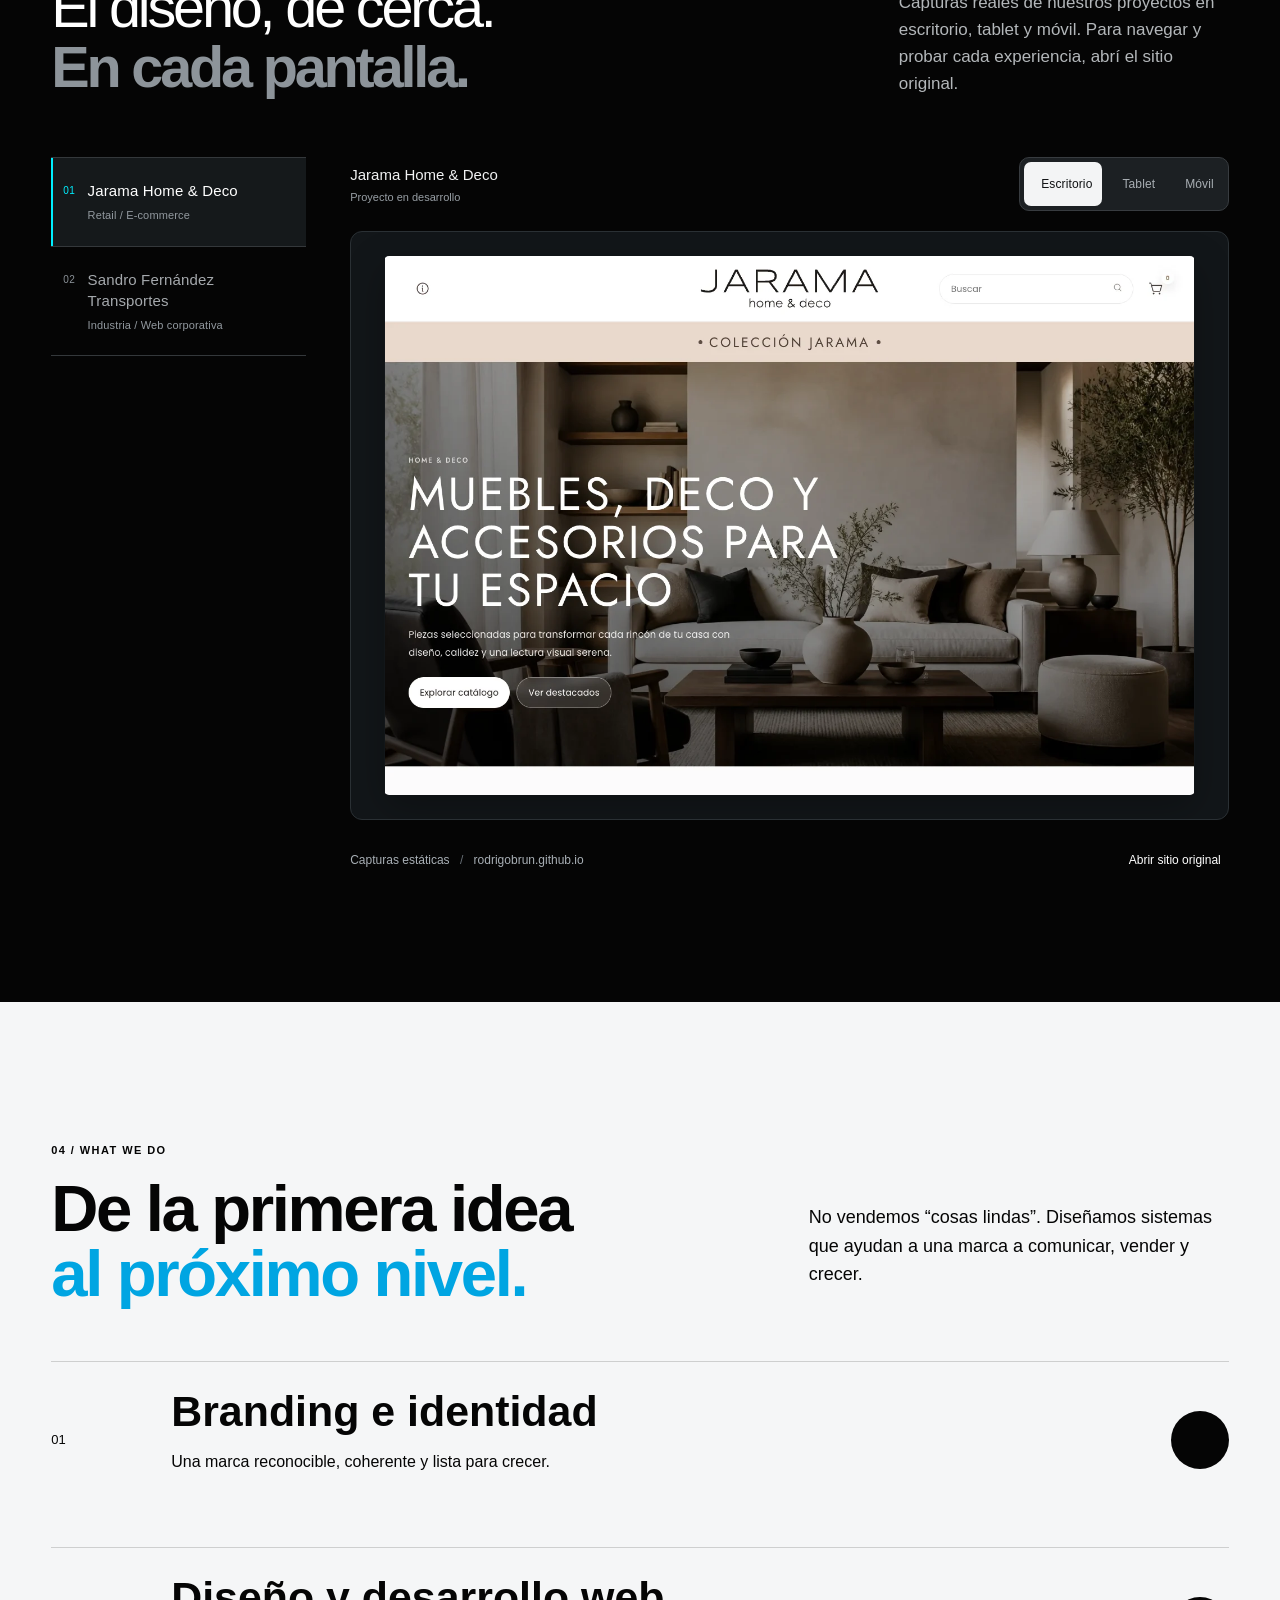
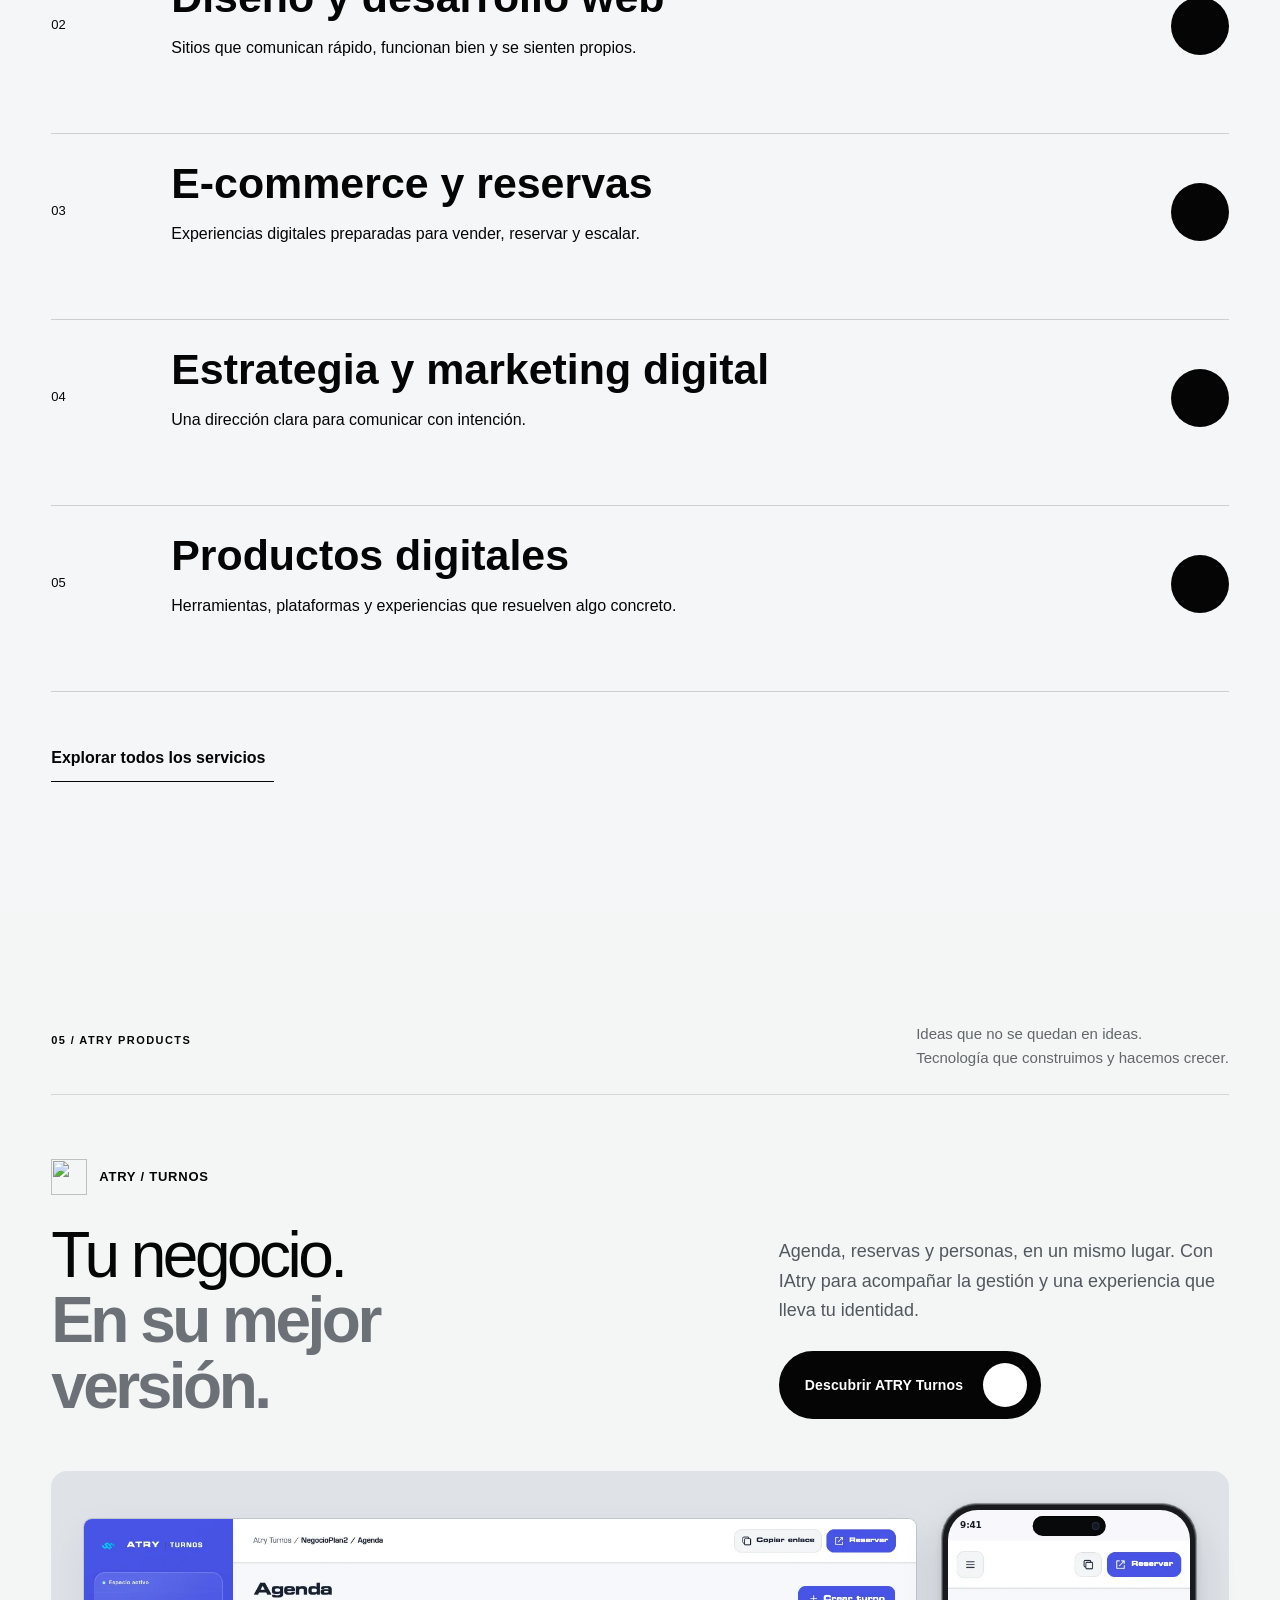
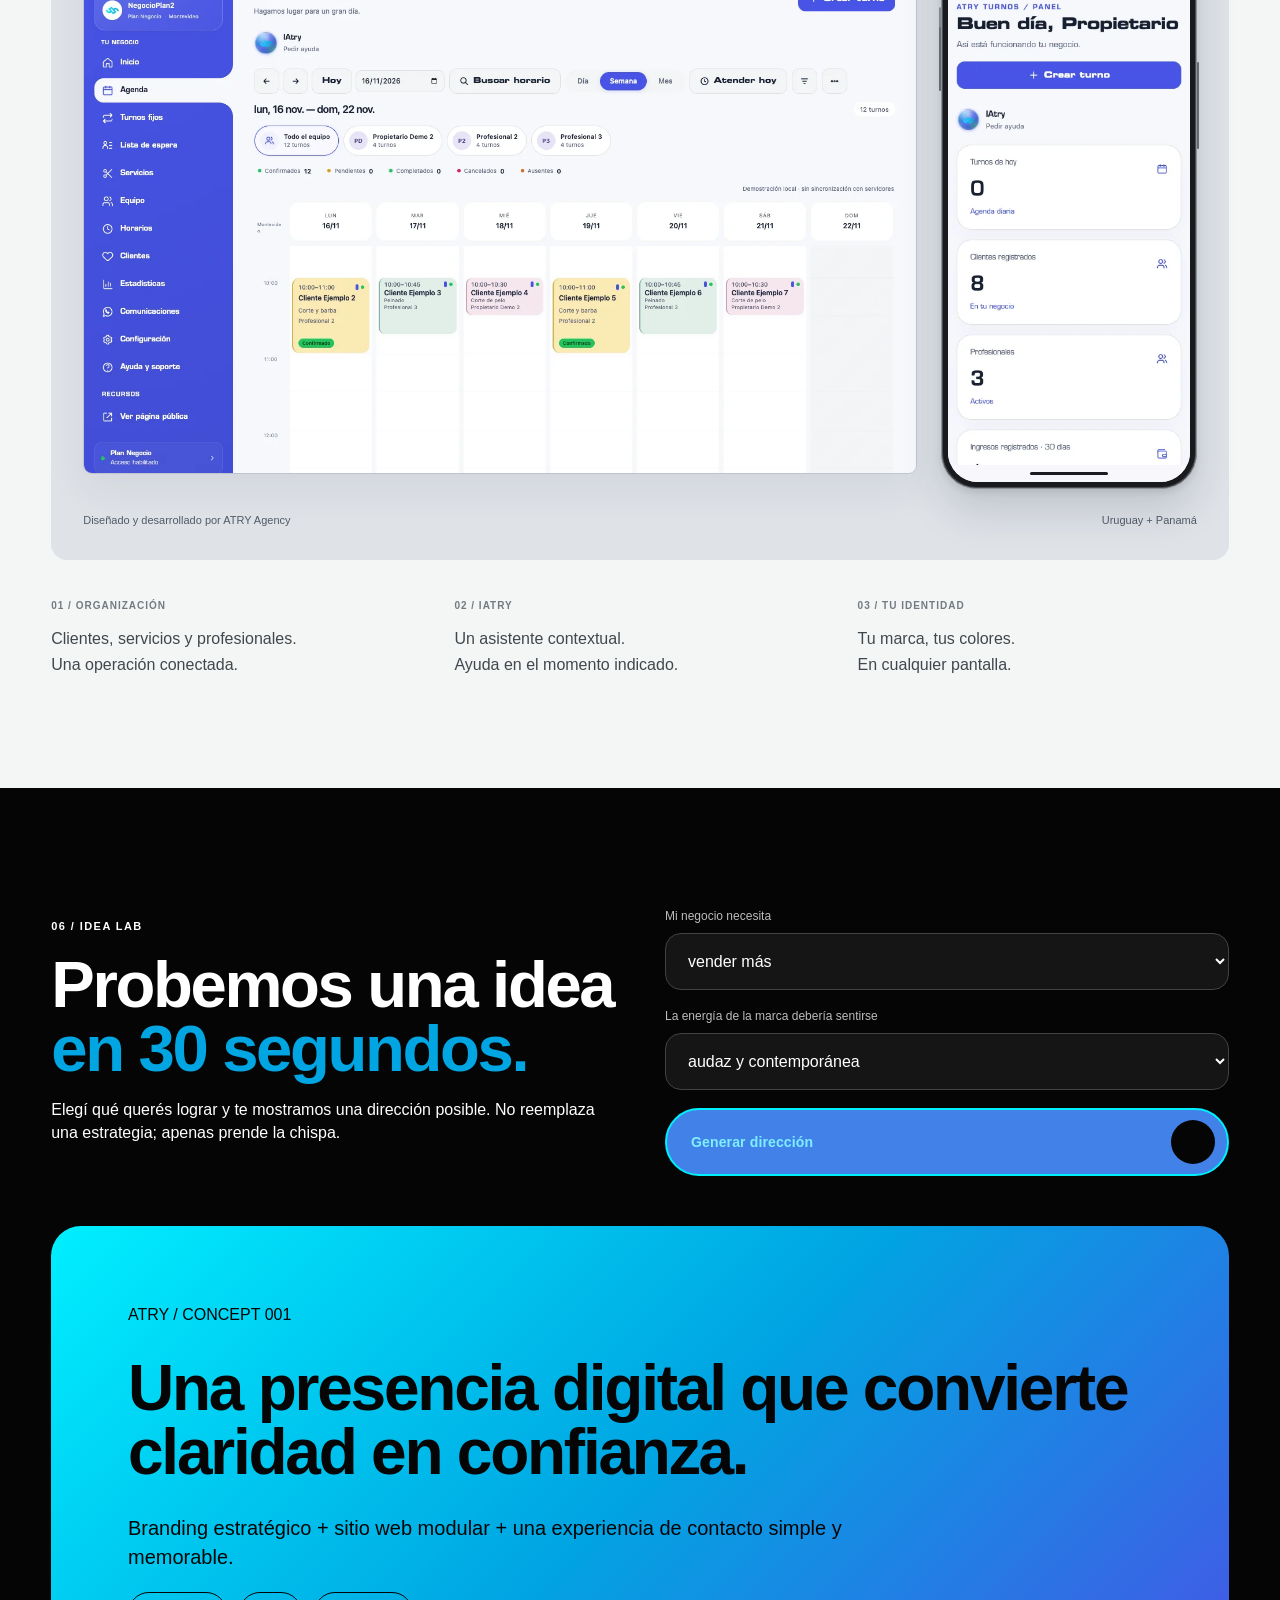
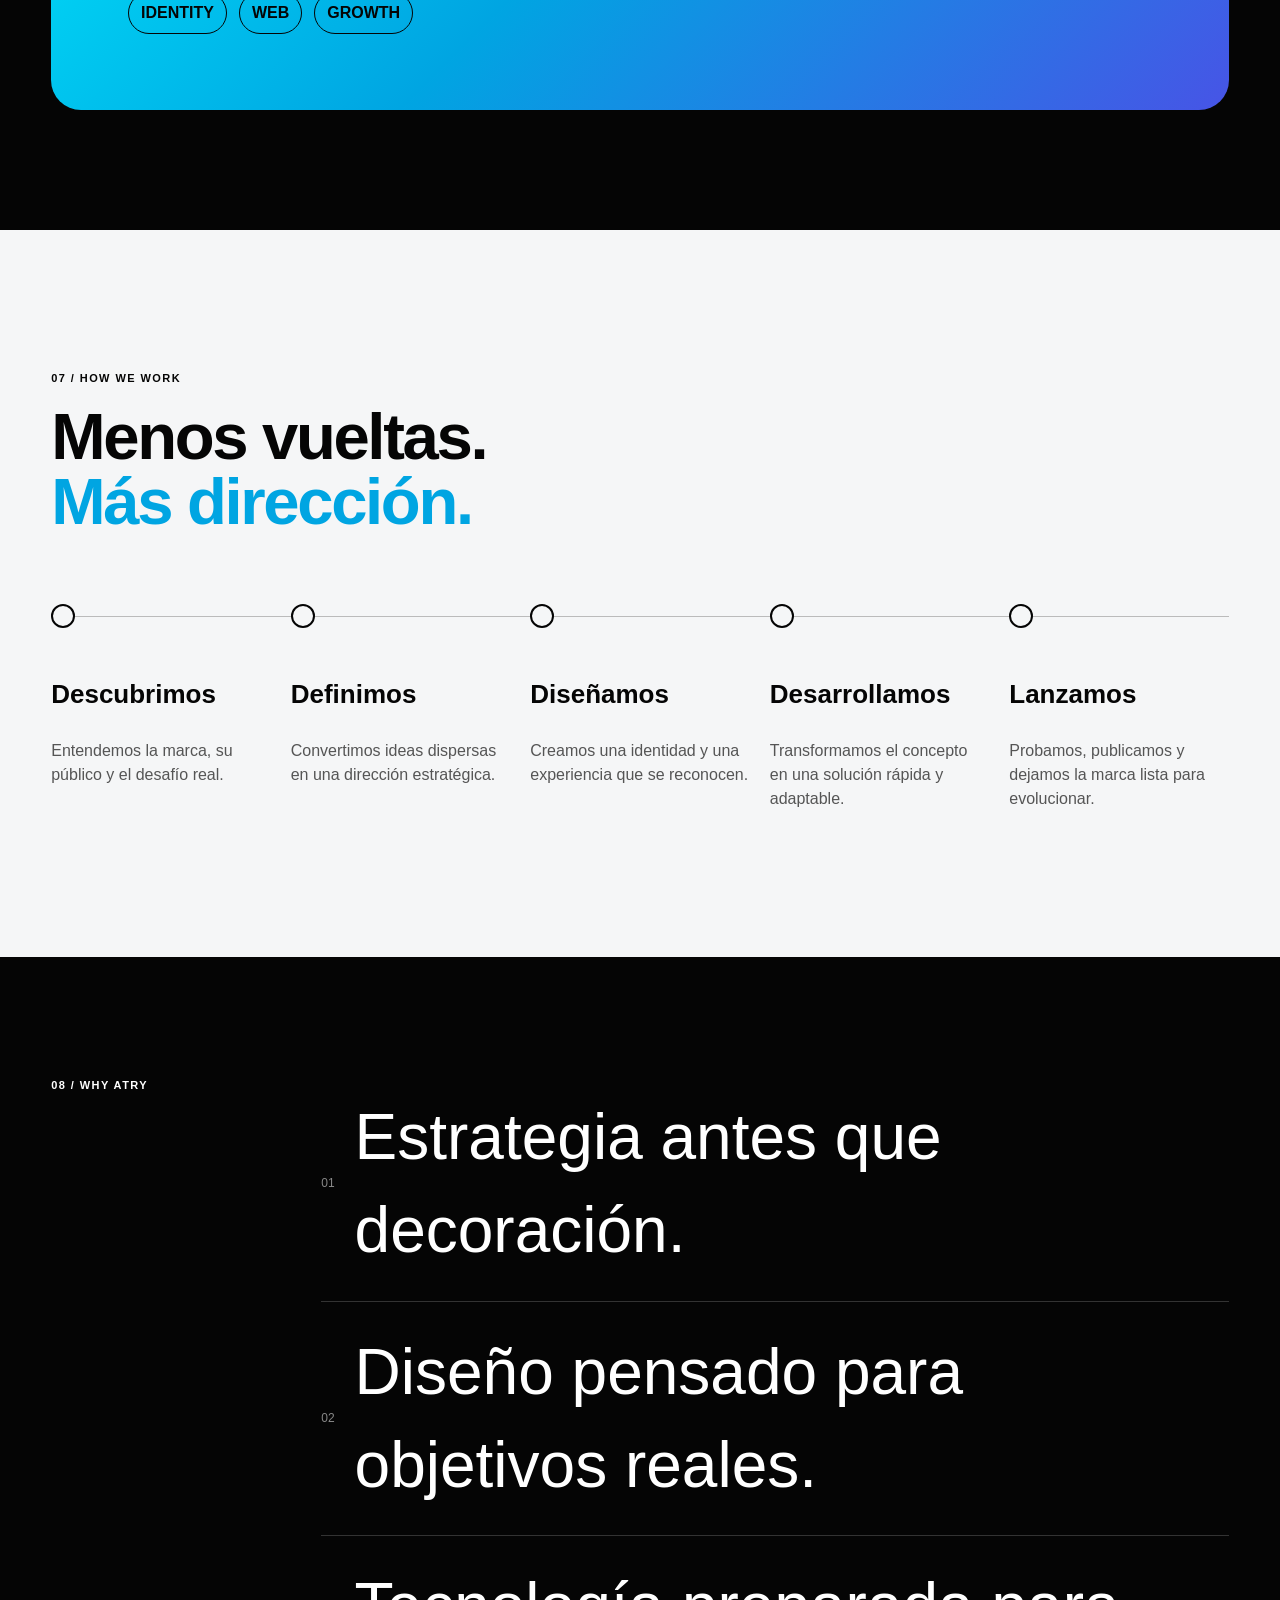
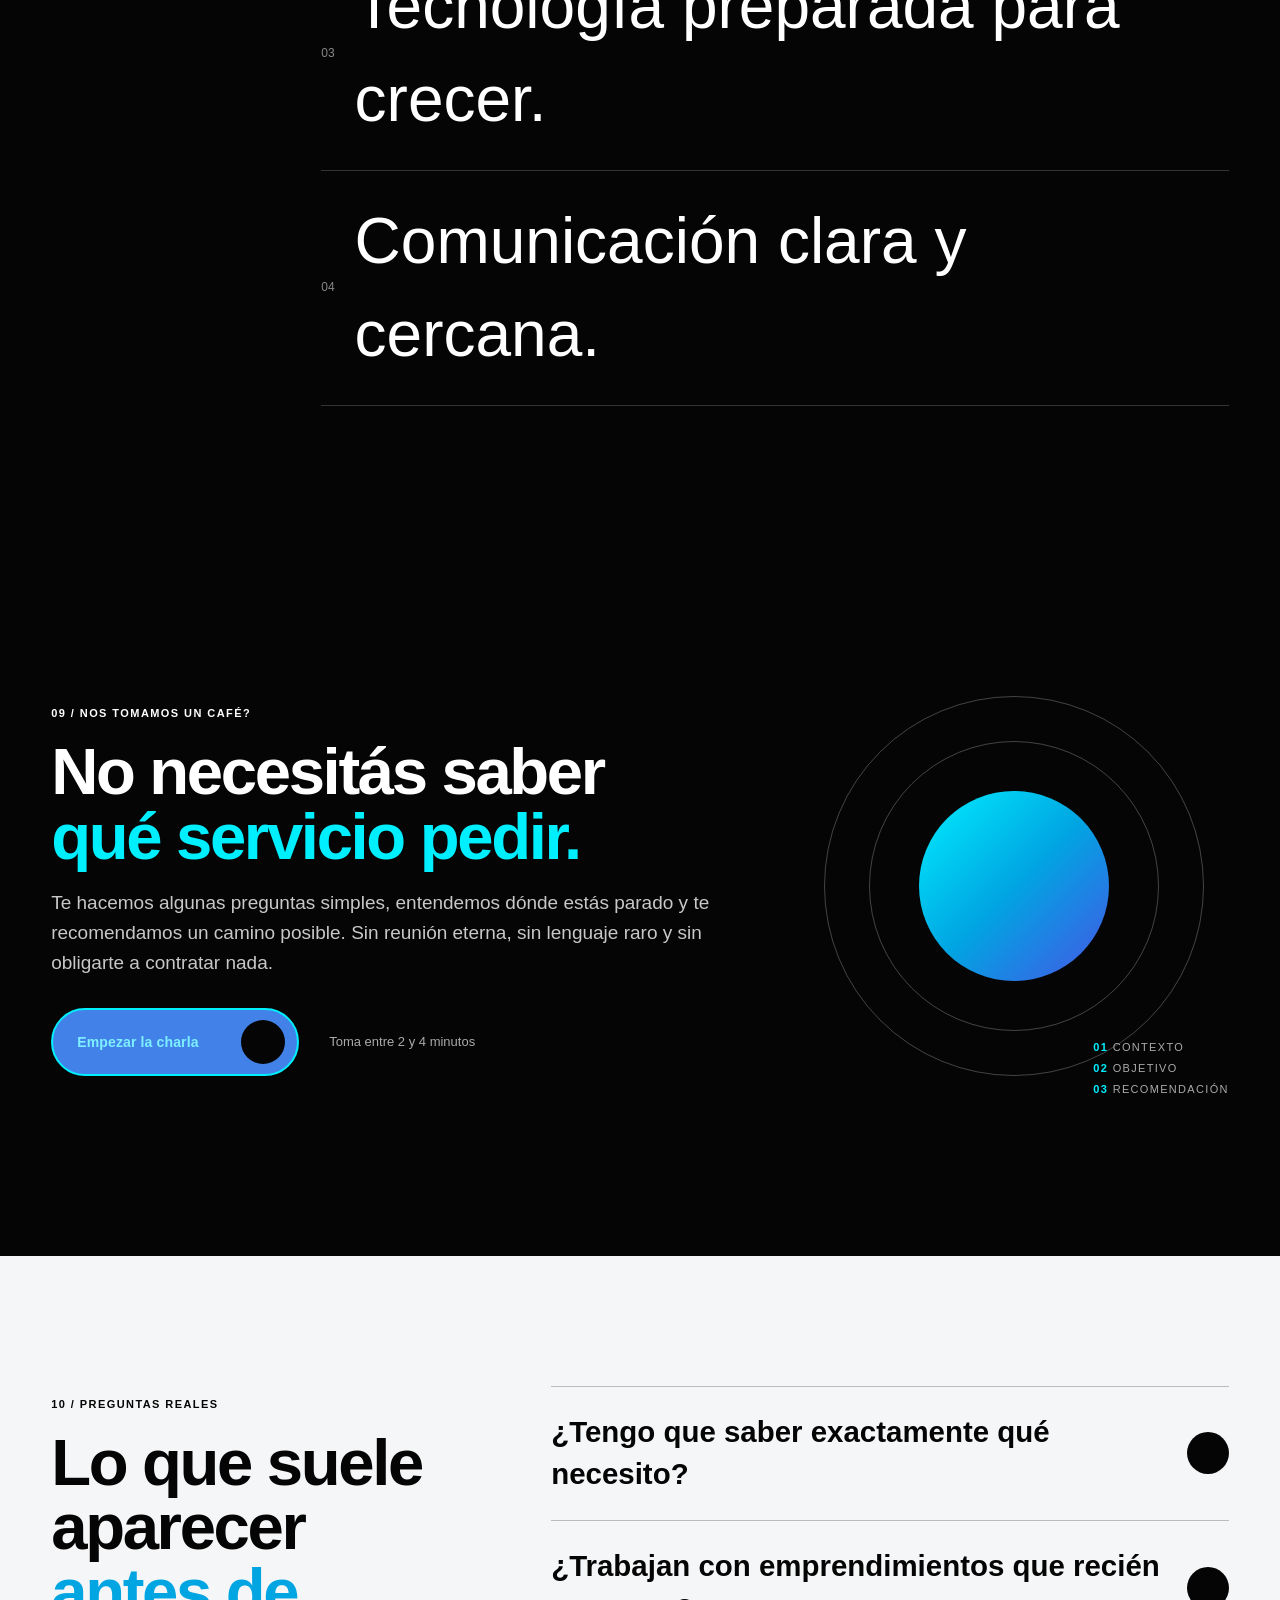
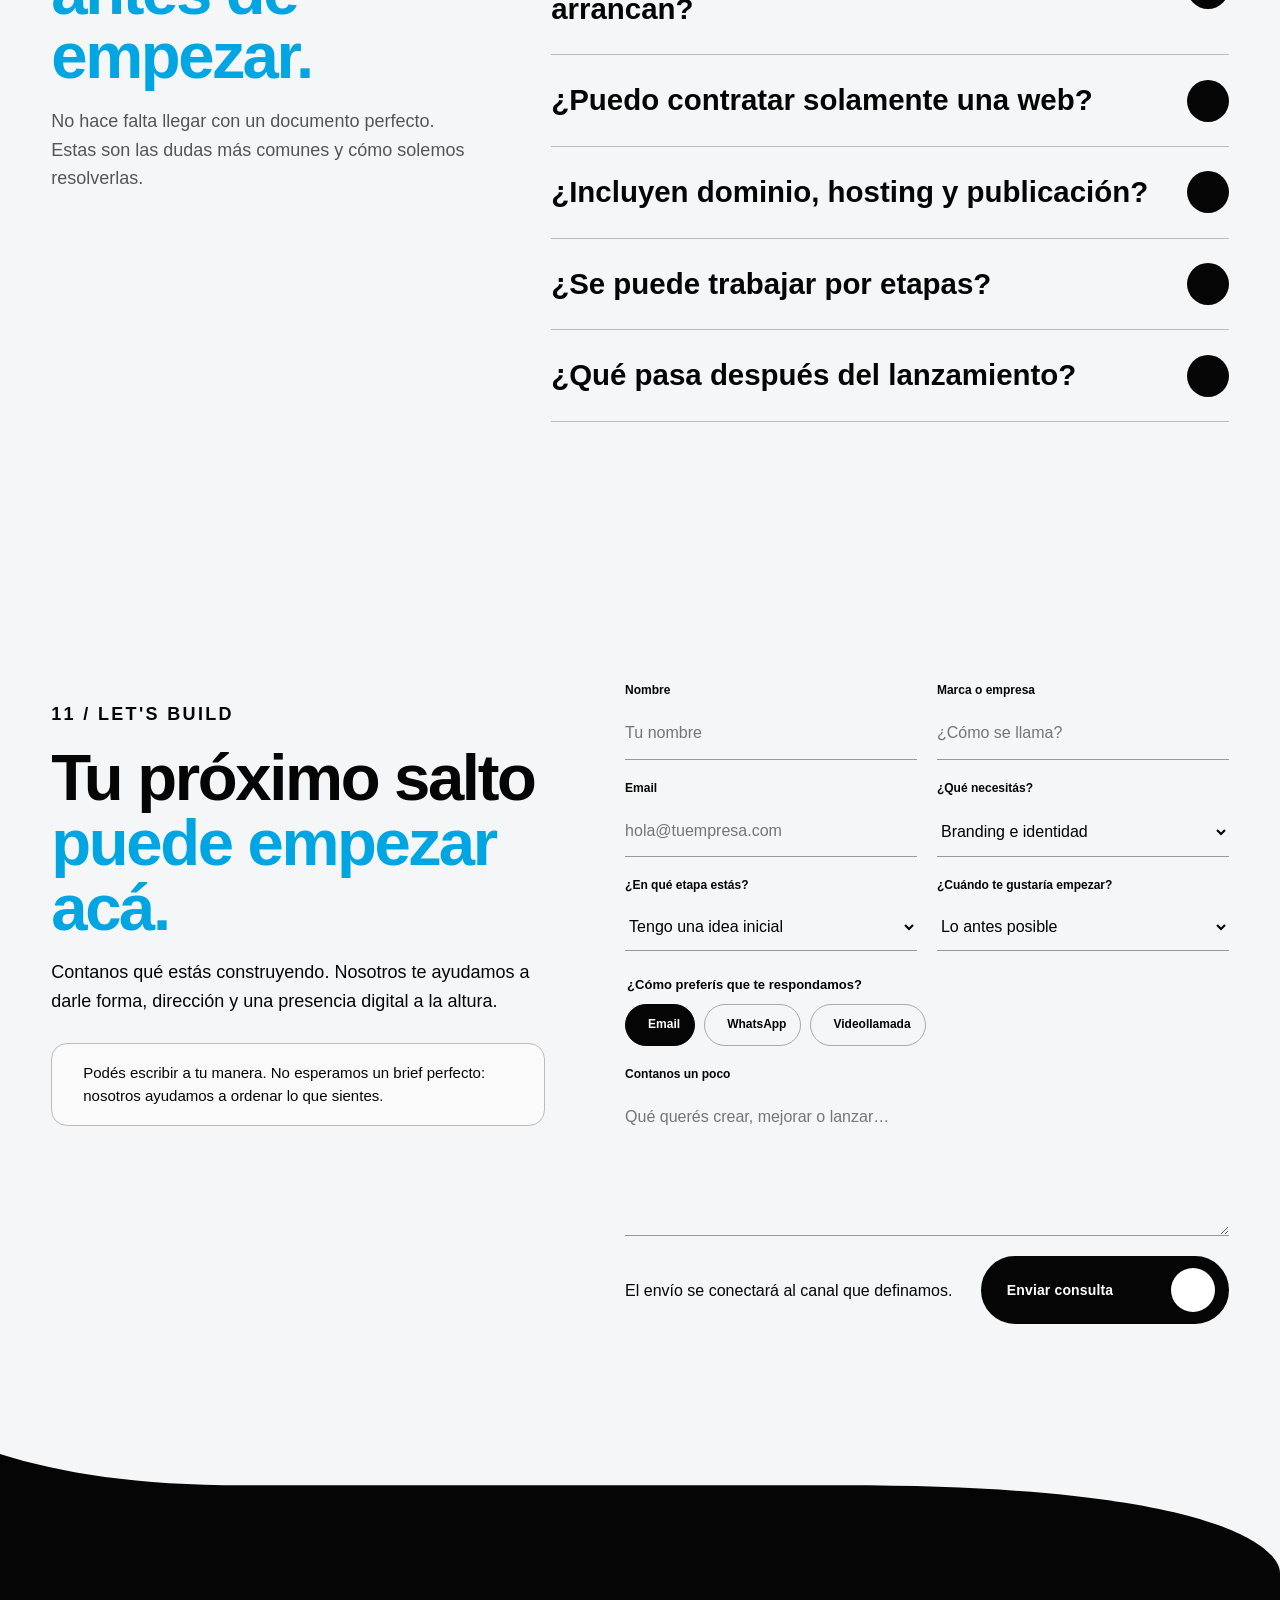
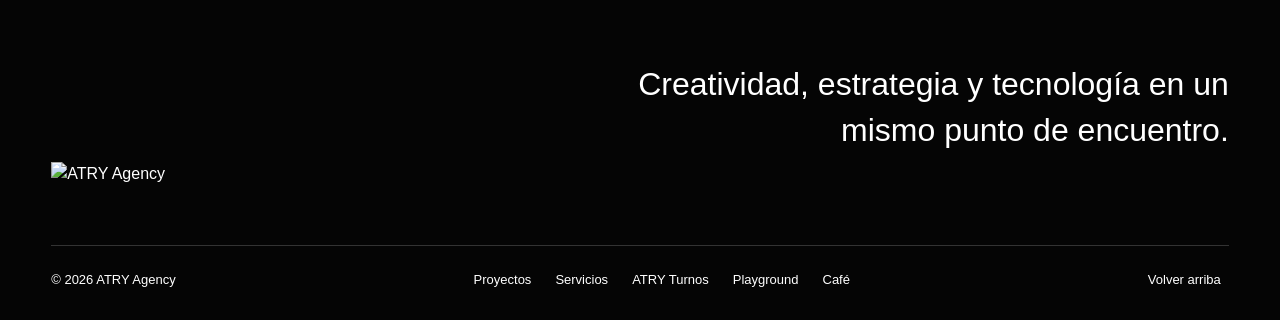
==== commit b0cc3e62: "Refresh stylesheet URLs for the footer signature rollout" ====
--- a/index.html
+++ b/index.html
@@ -13,7 +13,7 @@
   <link href="assets/FAVICON-DEGRADE.png" rel="icon" />
   <link href="assets/icons/phosphor/regular/style.css" rel="stylesheet" />
   <link href="assets/icons/phosphor/bold/style.css" rel="stylesheet" />
-  <link href="styles.css?v=3" rel="stylesheet" />
+  <link href="styles.css?v=footer-curve-20261116" rel="stylesheet" />
   <script defer="" src="script.js?v=4"></script>
   <script defer="" src="assets/playground/contact-bridge.js"></script>
   <meta content="ATRY Agency — Branding, web y productos digitales" property="og:title" />
--- a/styles.css
+++ b/styles.css
@@ -3537,3 +3537,18 @@
   }
 }
 
+
+/* ATRY signature: the registration curve, mirrored vertically. Content is never masked. */
+.site-footer{
+  --footer-curve-height:clamp(64px,10.5vw,154px);
+  --footer-surface:#050505;
+  position:relative;isolation:isolate;overflow:hidden;
+  background:var(--footer-entry,var(--paper));padding-top:calc(var(--footer-curve-height) + 40px);
+}
+.site-footer::before,.site-footer::after{content:"";position:absolute;z-index:-1;pointer-events:none;background:var(--footer-surface)}
+.site-footer::before{top:0;left:0;width:100%;height:calc(var(--footer-curve-height) + 1px);-webkit-mask:url("assets/atry-footer-curve.svg") top / 100% 100% no-repeat;mask:url("assets/atry-footer-curve.svg") top / 100% 100% no-repeat}
+.site-footer::after{inset:var(--footer-curve-height) 0 0}
+@media(max-width:800px){.site-footer{padding-top:calc(var(--footer-curve-height) + 32px)}}
+
+/* Dark closing sections flow into the footer without a white seam. */
+body:has(.service-cta) .site-footer,body:has(.pg-outro) .site-footer{--footer-entry:#050505}
